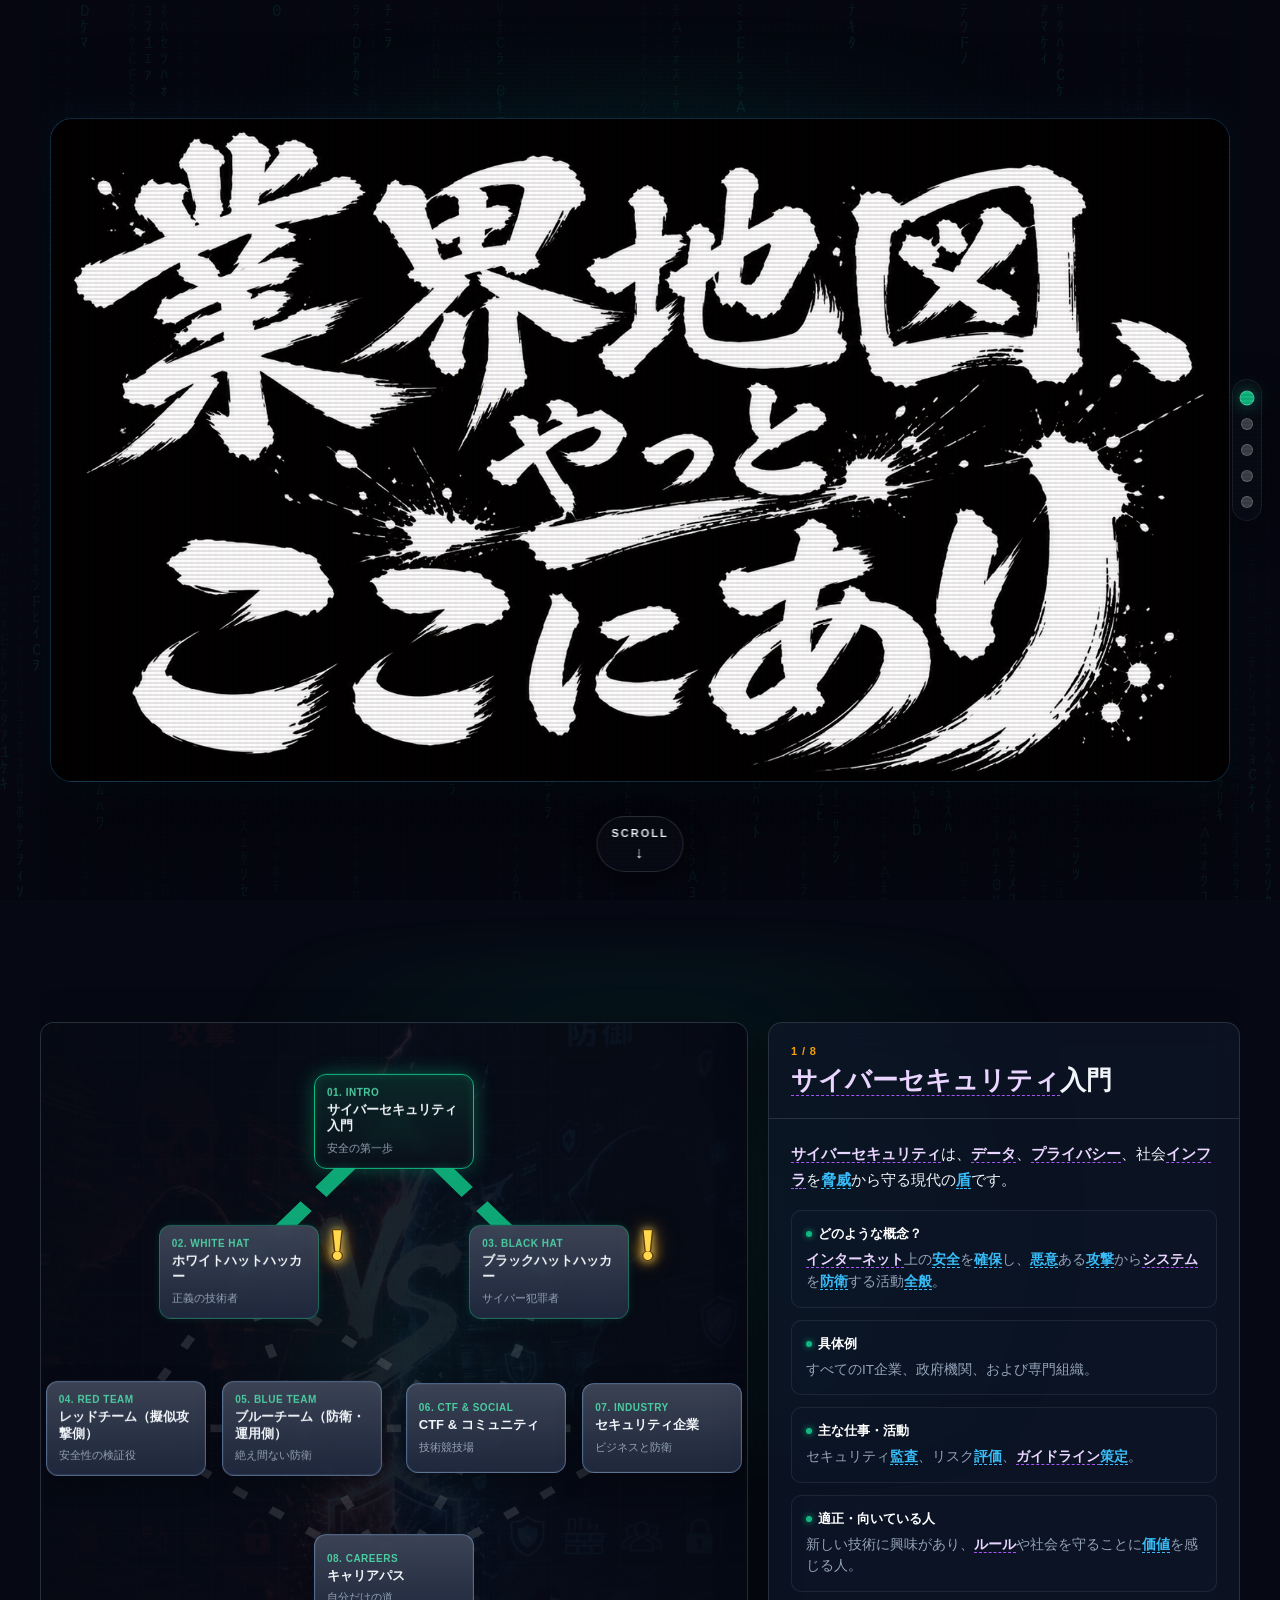
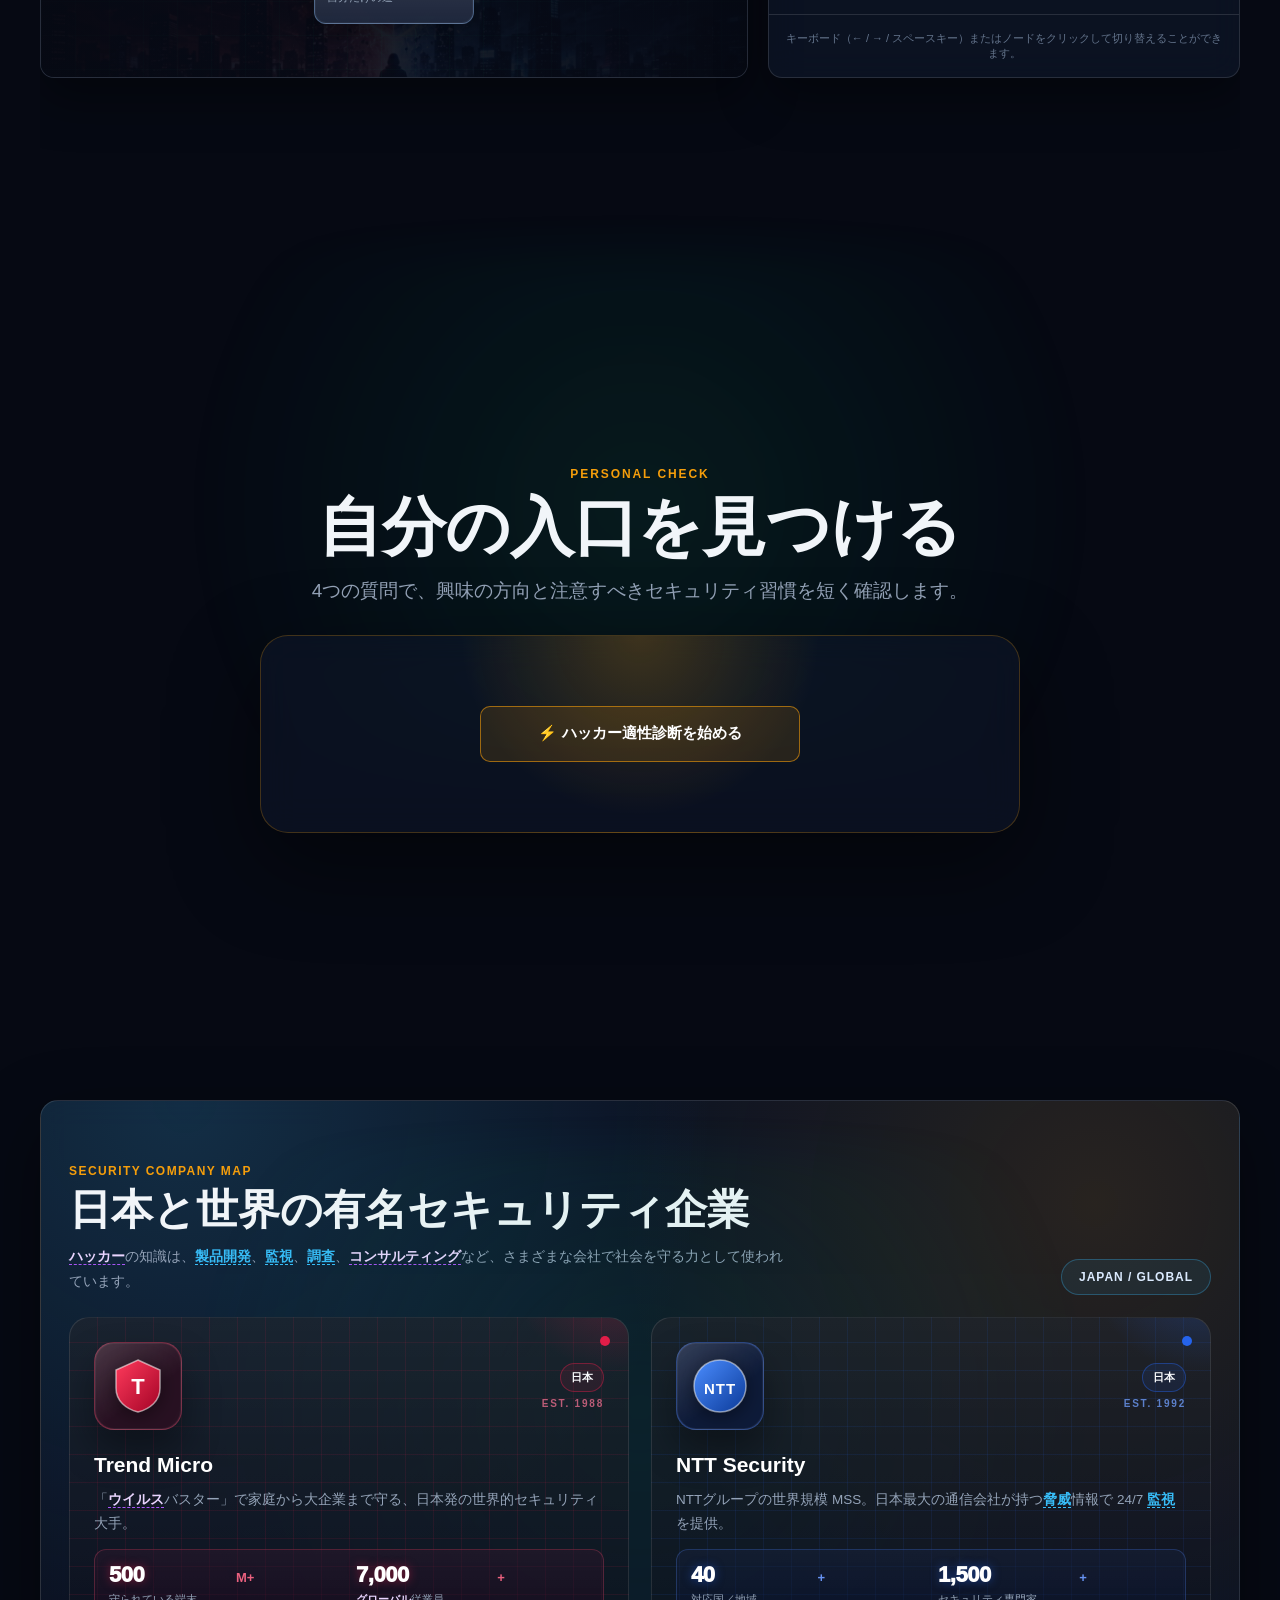
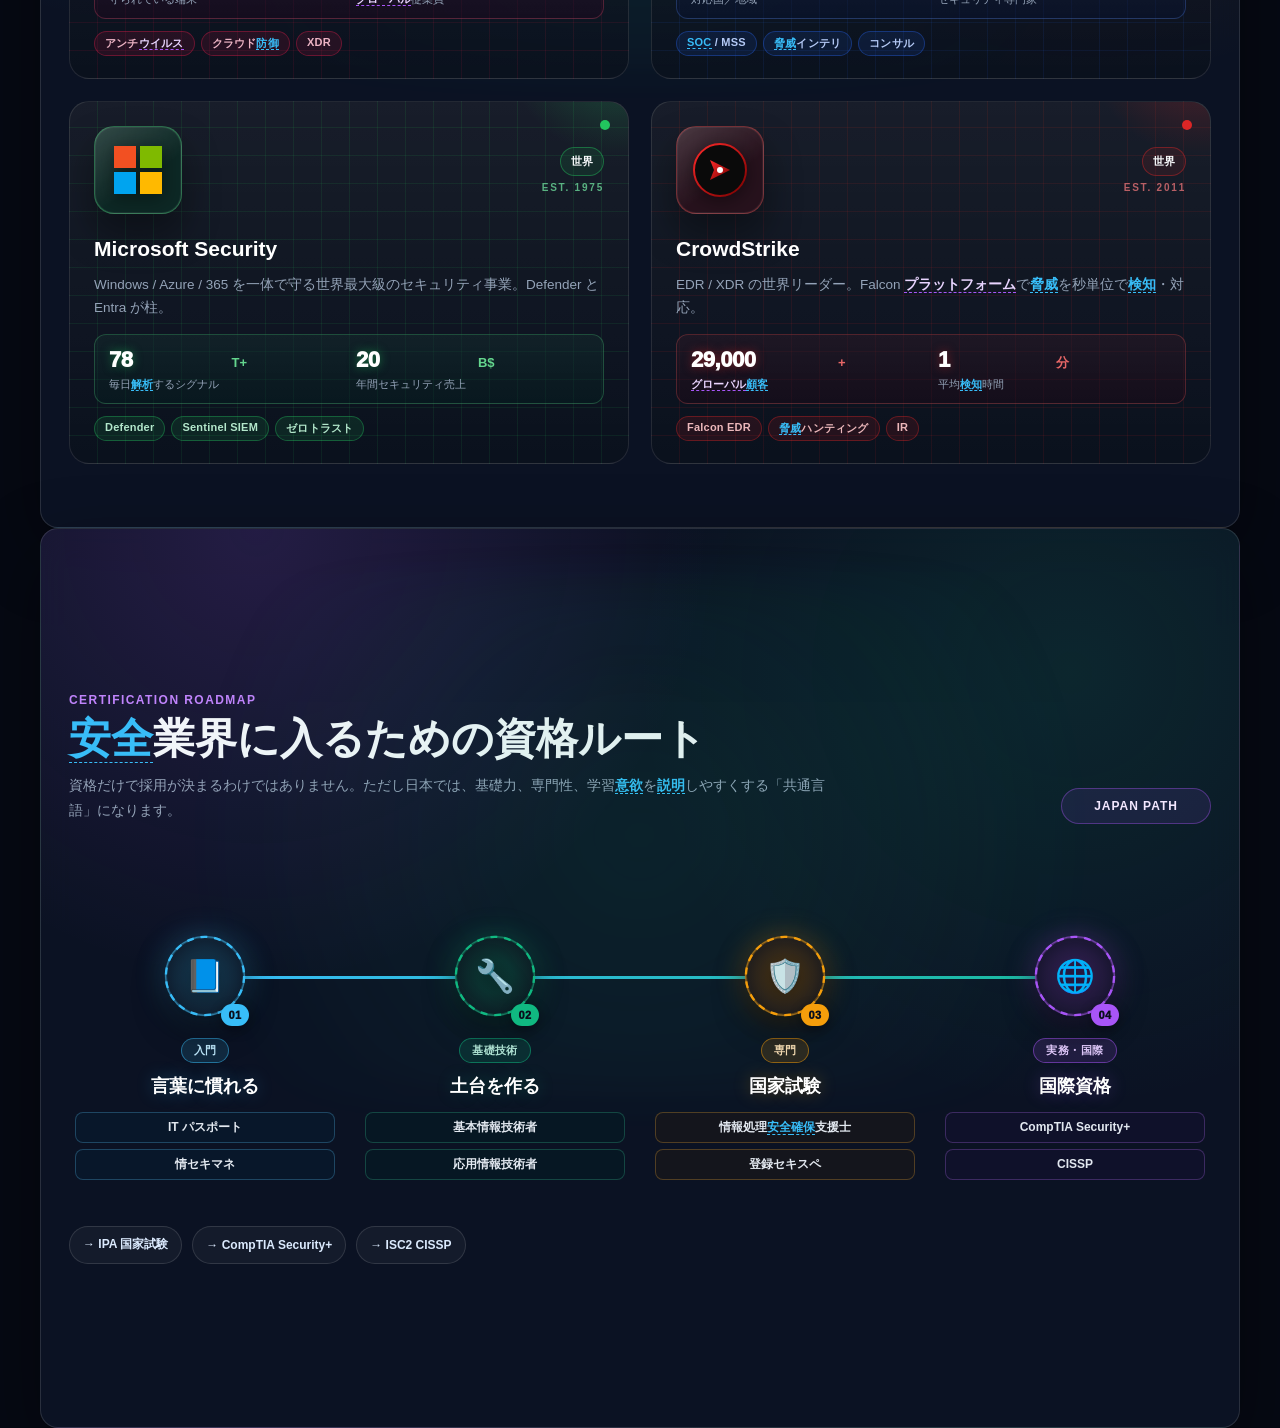
==== templates/hacker_map.html @ 6789866e "Redesign hacker-map page with side nav, scroll hint, and richer cards UI improvements driven by visu" ====
<!doctype html>
<html lang="ja">
  <head>
    <meta charset="UTF-8" />
    <meta name="viewport" content="width=device-width, initial-scale=1.0" />
    <title>ハッカーの業界地図</title>
    <style>
      :root {
        color-scheme: dark;
        --bg: #060913;
        --text: #f1f5f9;
        --muted: #94a3b8;
        --line: rgba(255, 255, 255, 0.12);
        --panel: rgba(15, 23, 42, 0.65);
        --panel-strong: rgba(30, 41, 59, 0.85);
        --blue: #38bdf8;
        --gold: #f59e0b;
        --green: #10b981;
        --pink: #f43f5e;
        --purple: #a855f7;
        --active: var(--blue);
      }

      * {
        box-sizing: border-box;
      }

      html {
        scroll-behavior: smooth;
        /* scroll-snap removed: it caused long content (companies, certifications)
           to be "pulled back" mid-scroll. Smooth scroll is still on for anchor nav. */
      }

      body {
        margin: 0;
        min-height: 100vh;
        overflow-x: hidden;
        background-color: var(--bg);
        color: var(--text);
        font-family: -apple-system, BlinkMacSystemFont, "Segoe UI", "Hiragino Sans", sans-serif;
        transition: background 260ms ease;
        position: relative;
      }

      /* Matrix Digital Rain Canvas */
      #matrixCanvas {
        position: fixed;
        inset: 0;
        z-index: -2;
        pointer-events: none;
        opacity: 0.12;
      }

      /* Glowing scan line overlay */
      body::after {
        content: "";
        position: fixed;
        inset: 0;
        pointer-events: none;
        background: linear-gradient(rgba(18, 16, 16, 0) 50%, rgba(0, 0, 0, 0.25) 50%), linear-gradient(90deg, rgba(255, 0, 0, 0.06), rgba(0, 255, 0, 0.02), rgba(0, 0, 255, 0.06));
        background-size: 100% 4px, 6px 100%;
        z-index: 9999;
        opacity: 0.4;
      }

      .shell {
        width: 100%;
        margin: 0;
        padding: 0;
        position: relative;
        z-index: 1;
      }

      .story-panel {
        width: min(1200px, calc(100% - 44px));
        min-height: 100svh;
        margin: 0 auto;
        padding: clamp(46px, 7vh, 84px) 0;
        position: relative;
        display: grid;
        align-content: center;
        overflow: clip;
      }

      .story-panel::before {
        content: "";
        position: absolute;
        inset: 5vh -8vw auto;
        height: 58vh;
        border-radius: 999px;
        background: radial-gradient(circle, color-mix(in srgb, var(--active) 13%, transparent), transparent 62%);
        filter: blur(24px);
        opacity: 0.78;
        pointer-events: none;
      }

      /* ===== Right-side section navigation ===== */
      .side-nav {
        position: fixed;
        top: 50%;
        right: 18px;
        transform: translateY(-50%);
        z-index: 50;
        display: grid;
        gap: 14px;
        padding: 12px 8px;
        border-radius: 999px;
        background: rgba(11, 15, 26, 0.55);
        border: 1px solid rgba(255, 255, 255, 0.08);
        backdrop-filter: blur(10px);
        box-shadow: 0 12px 36px rgba(0, 0, 0, 0.5);
      }

      .side-nav-dot {
        position: relative;
        display: block;
        width: 12px;
        height: 12px;
        border-radius: 50%;
        background: rgba(255, 255, 255, 0.22);
        border: 1px solid rgba(255, 255, 255, 0.18);
        transition: background 180ms ease, transform 180ms ease, border-color 180ms ease;
      }

      .side-nav-dot:hover {
        background: color-mix(in srgb, var(--active) 60%, white 20%);
        transform: scale(1.2);
      }

      .side-nav-dot.is-active {
        background: var(--active);
        border-color: color-mix(in srgb, var(--active) 80%, white 20%);
        box-shadow: 0 0 12px color-mix(in srgb, var(--active) 60%, transparent);
        transform: scale(1.25);
      }

      .side-nav-label {
        position: absolute;
        top: 50%;
        right: calc(100% + 12px);
        transform: translateY(-50%) translateX(6px);
        white-space: nowrap;
        padding: 4px 10px;
        border-radius: 6px;
        background: rgba(11, 15, 26, 0.92);
        border: 1px solid rgba(255, 255, 255, 0.1);
        color: var(--text);
        font-size: 11px;
        font-weight: 700;
        letter-spacing: 0.04em;
        opacity: 0;
        pointer-events: none;
        transition: opacity 160ms ease, transform 160ms ease;
      }

      .side-nav-dot:hover .side-nav-label,
      .side-nav-dot:focus-visible .side-nav-label {
        opacity: 1;
        transform: translateY(-50%) translateX(0);
      }

      /* ===== Intro scroll hint ===== */
      .scroll-hint {
        position: absolute;
        left: 50%;
        bottom: 28px;
        transform: translateX(-50%);
        z-index: 2;
        display: grid;
        justify-items: center;
        gap: 6px;
        padding: 10px 14px;
        border-radius: 999px;
        background: rgba(11, 15, 26, 0.55);
        border: 1px solid rgba(255, 255, 255, 0.14);
        color: var(--text);
        text-decoration: none;
        font-size: 11px;
        font-weight: 800;
        letter-spacing: 0.18em;
        backdrop-filter: blur(8px);
        animation: scrollHintFloat 1.8s ease-in-out infinite;
        box-shadow: 0 8px 24px rgba(0, 0, 0, 0.45);
      }

      .scroll-hint:hover,
      .scroll-hint:focus-visible {
        outline: none;
        border-color: color-mix(in srgb, var(--active) 70%, white 20%);
        color: color-mix(in srgb, var(--active) 60%, white 40%);
      }

      .scroll-hint-arrow {
        font-size: 16px;
        line-height: 1;
      }

      @keyframes scrollHintFloat {
        0%, 100% { transform: translateX(-50%) translateY(0); opacity: 0.85; }
        50%      { transform: translateX(-50%) translateY(6px); opacity: 1; }
      }

      @media (prefers-reduced-motion: reduce) {
        .scroll-hint { animation: none; }
      }

      @media (max-width: 760px) {
        .side-nav {
          right: 10px;
          gap: 10px;
          padding: 10px 6px;
        }
        .side-nav-dot { width: 10px; height: 10px; }
        .scroll-hint { bottom: 18px; padding: 8px 12px; font-size: 10px; }
      }

      .chapter-copy {
        position: relative;
        z-index: 1;
        display: grid;
        gap: 12px;
        max-width: 780px;
        margin-bottom: 28px;
      }

      .chapter-kicker {
        margin: 0;
        color: var(--gold);
        font-size: 12px;
        font-weight: 900;
        letter-spacing: 0.16em;
      }

      .chapter-title {
        margin: 0;
        font-size: clamp(34px, 5vw, 64px);
        line-height: 1.08;
        font-weight: 950;
        letter-spacing: -0.01em;
      }

      .chapter-lead {
        margin: 0;
        color: var(--muted);
        font-size: clamp(15px, 1.7vw, 19px);
        line-height: 1.8;
      }

      .topbar {
        display: flex;
        justify-content: space-between;
        align-items: center;
        gap: 16px;
        margin-bottom: 28px;
      }

      .back-link {
        color: #38bdf8;
        text-decoration: none;
        font-size: 14px;
        font-weight: 700;
        display: flex;
        align-items: center;
        gap: 6px;
        transition: color 180ms ease;
      }

      .back-link:hover {
        color: #7dd3fc;
      }

      .mode-label {
        padding: 6px 14px;
        border: 1px solid color-mix(in srgb, var(--active) 50%, transparent);
        border-radius: 999px;
        background: color-mix(in srgb, var(--active) 13%, transparent);
        color: #f8fafc;
        font-size: 12px;
        font-weight: 800;
        letter-spacing: 0.05em;
        box-shadow: 0 0 10px color-mix(in srgb, var(--active) 30%, transparent);
      }

      .hero-image-slot {
        aspect-ratio: 1672 / 941;
        width: min(1180px, 100%);
        min-height: 0;
        margin: 0 auto;
        border: 1px solid rgba(56, 189, 248, 0.18);
        border-radius: 22px;
        background:
          linear-gradient(135deg, rgba(56, 189, 248, 0.08), transparent 44%),
          rgba(15, 23, 42, 0.28);
        backdrop-filter: blur(8px);
        overflow: hidden;
        box-shadow: 0 34px 100px rgba(0, 0, 0, 0.58), 0 0 50px rgba(56, 189, 248, 0.08);
        position: relative;
        z-index: 1;
      }

      .hero-image-slot img {
        display: block;
        width: 100%;
        height: 100%;
        object-fit: cover;
        background: rgba(2, 6, 23, 0.54);
      }

      .hero {
        display: grid;
        grid-template-columns: minmax(320px, 1fr) 320px;
        gap: 24px;
        align-items: end;
        margin-bottom: 22px;
      }

      .eyebrow {
        margin: 0 0 8px;
        color: var(--gold);
        font-size: 13px;
        font-weight: 850;
        letter-spacing: 0.1em;
      }

      h1 {
        margin: 0;
        max-width: 800px;
        font-size: clamp(36px, 5vw, 68px);
        line-height: 1.1;
        letter-spacing: -0.02em;
        font-weight: 900;
        text-shadow: 0 0 20px color-mix(in srgb, var(--active) 20%, transparent);
      }

      .lead {
        margin: 12px 0 0;
        max-width: 760px;
        color: var(--muted);
        font-size: 16px;
        line-height: 1.7;
      }

      .memo {
        position: relative;
        overflow: hidden;
        padding: 18px;
        border: 1px solid var(--line);
        border-radius: 12px;
        background: var(--panel);
        backdrop-filter: blur(12px);
        box-shadow: 0 20px 40px rgba(0, 0, 0, 0.4);
      }

      .memo::after {
        content: "";
        position: absolute;
        inset: auto -20% -55% 20%;
        height: 120px;
        background: radial-gradient(circle, color-mix(in srgb, var(--active) 40%, transparent), transparent 60%);
        filter: blur(10px);
        pointer-events: none;
      }

      .memo h2 {
        margin: 0 0 8px;
        color: #ffffff;
        font-size: 14px;
        font-weight: 700;
        letter-spacing: 0.05em;
      }

      .memo p {
        position: relative;
        z-index: 1;
        margin: 0;
        color: #e2e8f0;
        font-size: 14px;
        line-height: 1.6;
      }

      .progress-dots {
        display: flex;
        gap: 8px;
        margin: 0 0 16px;
        position: relative;
        z-index: 1;
      }

      .progress-dot {
        width: 32px;
        height: 6px;
        border: 0;
        border-radius: 999px;
        background: rgba(255, 255, 255, 0.15);
        cursor: pointer;
        transition: width 180ms ease, background 180ms ease, box-shadow 180ms ease;
      }

      .progress-dot.active {
        width: 54px;
        background: var(--active);
        box-shadow: 0 0 15px color-mix(in srgb, var(--active) 65%, transparent);
      }

      .workspace {
        display: grid;
        grid-template-columns: minmax(520px, 1.2fr) minmax(330px, 0.8fr);
        gap: 20px;
        align-items: stretch;
        position: relative;
        z-index: 1;
      }

      .map-card,
      .detail-card {
        border: 1px solid var(--line);
        border-radius: 14px;
        background: var(--panel);
        backdrop-filter: blur(16px);
        box-shadow: 0 20px 50px rgba(0, 0, 0, 0.4);
      }

      .map-card {
        position: relative;
        min-height: 600px;
        overflow: hidden;
      }

      .map-card::before {
        content: "";
        position: absolute;
        inset: 0;
        background: url("/static/images/hacker_vs_whitehacker.jpg") center / cover no-repeat;
        opacity: 0.2;
        filter: saturate(0.85) contrast(1.08);
        pointer-events: none;
      }

      .map-card::after {
        content: "";
        position: absolute;
        inset: 0;
        background:
          linear-gradient(90deg, rgba(6, 9, 19, 0.88), rgba(6, 9, 19, 0.58) 48%, rgba(6, 9, 19, 0.88)),
          radial-gradient(circle at 50% 50%, color-mix(in srgb, var(--active) 14%, transparent), transparent 46%),
          linear-gradient(color-mix(in srgb, var(--active) 6%, transparent) 1px, transparent 1px),
          linear-gradient(90deg, color-mix(in srgb, var(--active) 6%, transparent) 1px, transparent 1px);
        background-size: auto, auto, 34px 34px, 34px 34px;
        pointer-events: none;
      }

      .map-stage {
        position: relative;
        z-index: 1;
        height: 100%;
        min-height: 600px;
        padding: 24px;
      }

      .edge-layer {
        position: absolute;
        inset: 0;
        width: 100%;
        height: 100%;
        pointer-events: none;
      }

      .edge {
        stroke: rgba(255, 255, 255, 0.12);
        stroke-width: 1.2;
        stroke-dasharray: 2 4;
        transition: stroke 200ms ease, stroke-width 200ms ease, opacity 200ms ease;
      }

      .edge.active {
        stroke: var(--active);
        stroke-width: 2.2;
        stroke-dasharray: 6 3;
        animation: edgeFlow 1.2s linear infinite;
        opacity: 0.9;
      }

      @keyframes edgeFlow {
        to { stroke-dashoffset: -18; }
      }

      .map-node-button {
        position: absolute;
        width: 160px;
        min-height: 90px;
        padding: 12px;
        transform: translate(-50%, -50%);
        /* Stronger border + lighter highlight to lift node off the dark backdrop. */
        border: 1px solid rgba(148, 197, 255, 0.38);
        border-radius: 12px;
        background:
          linear-gradient(180deg, rgba(255, 255, 255, 0.16), rgba(255, 255, 255, 0.04)),
          rgba(22, 32, 54, 0.96);
        color: var(--text);
        text-align: left;
        cursor: pointer;
        backdrop-filter: blur(8px);
        opacity: 0;
        animation: nodeFadeIn 600ms ease-out forwards;
        transition: transform 180ms ease, border-color 180ms ease, background 180ms ease, box-shadow 180ms ease;
        box-shadow: 0 8px 24px rgba(0, 0, 0, 0.3), 0 0 0 1px rgba(255, 255, 255, 0.04) inset;
      }

      @keyframes nodeFadeIn {
        from { opacity: 0; filter: blur(5px); transform: translate(-50%, -40%); }
        to { opacity: 1; filter: blur(0); transform: translate(-50%, -50%); }
      }

      .map-node-button:hover,
      .map-node-button:focus-visible {
        outline: none;
        transform: translate(-50%, -50%) scale(1.04);
        border-color: color-mix(in srgb, var(--active) 75%, white 25%);
        box-shadow: 0 0 15px color-mix(in srgb, var(--active) 35%, transparent);
      }

      .map-node-button.active {
        border-color: var(--active);
        background:
          linear-gradient(180deg, color-mix(in srgb, var(--active) 15%, transparent), transparent),
          rgba(11, 15, 26, 0.95);
        box-shadow:
          0 0 20px color-mix(in srgb, var(--active) 40%, transparent),
          inset 0 0 10px color-mix(in srgb, var(--active) 20%, transparent);
      }

      .map-node-button.related {
        border-color: color-mix(in srgb, var(--active) 40%, transparent);
        box-shadow: 0 0 8px color-mix(in srgb, var(--active) 15%, transparent);
      }

      .node-kicker {
        display: block;
        margin-bottom: 4px;
        color: color-mix(in srgb, var(--active) 75%, white 25%);
        font-size: 10px;
        font-weight: 800;
        letter-spacing: 0.05em;
      }

      .node-title {
        display: block;
        font-size: 13px;
        font-weight: 750;
        line-height: 1.25;
      }

      .node-risk {
        display: block;
        margin-top: 6px;
        color: var(--muted);
        font-size: 11px;
        line-height: 1.35;
      }

      .news-trigger {
        position: absolute;
        z-index: 4;
        width: 40px;
        height: 48px;
        padding: 0;
        border: 0;
        border-radius: 999px;
        background: transparent;
        color: #ffd84d;
        cursor: pointer;
        display: grid;
        place-items: center;
        animation: newsPulse 1.8s ease-in-out infinite;
      }

      .news-trigger.blackhat-news {
        left: 83%;
        top: 31%;
      }

      .news-trigger.whitehat-ai {
        left: 39%;
        top: 31%;
      }

      .news-trigger::before {
        content: "";
        position: absolute;
        inset: 5px 2px 1px;
        border-radius: 50%;
        background:
          radial-gradient(circle, rgba(255, 216, 77, 0.46), rgba(245, 158, 11, 0.14) 38%, transparent 68%);
        filter: blur(3px);
        opacity: 0.9;
        animation: questGlow 2s ease-in-out infinite;
      }

      .news-trigger::after {
        content: none;
      }

      .news-spark {
        position: relative;
        z-index: 1;
        transform: translateY(-4px);
        font-family: Georgia, "Times New Roman", serif;
        font-size: 43px;
        font-weight: 950;
        line-height: 1;
        color: #ffd84d;
        text-shadow:
          -1.4px 0 #5e3a00,
          0 1.4px #5e3a00,
          1.4px 0 #5e3a00,
          0 -1.4px #5e3a00,
          0 0 8px rgba(255, 245, 157, 0.95),
          0 0 16px rgba(245, 158, 11, 0.88),
          0 0 28px rgba(245, 158, 11, 0.48);
        animation: questBounce 1.65s ease-in-out infinite;
      }

      .news-trigger:hover,
      .news-trigger:focus-visible {
        outline: none;
        transform: translateY(-2px) scale(1.08);
      }

      @keyframes newsPulse {
        0%, 100% { filter: saturate(1); }
        50% { filter: saturate(1.3); }
      }

      @keyframes questGlow {
        0%, 100% { transform: scale(0.9); opacity: 0.48; }
        50% { transform: scale(1.16); opacity: 0.95; }
      }

      @keyframes questBounce {
        0%, 100% { transform: translateY(-4px) scale(1); }
        50% { transform: translateY(-9px) scale(1.04); }
      }

      .detail-card {
        min-height: 600px;
        display: grid;
        grid-template-rows: auto 1fr auto;
        overflow: hidden;
      }

      .detail-header {
        padding: 22px;
        border-bottom: 1px solid var(--line);
      }

      .step {
        margin: 0 0 8px;
        color: var(--gold);
        font-size: 11px;
        font-weight: 850;
        letter-spacing: 0.08em;
      }

      .detail-title {
        margin: 0;
        font-size: 26px;
        line-height: 1.2;
        font-weight: 850;
      }

      .detail-body {
        padding: 22px;
        overflow-y: auto;
      }

      .summary {
        margin: 0 0 18px;
        color: #f1f5f9;
        font-size: 15px;
        line-height: 1.7;
        font-weight: 500;
      }

      .info-grid {
        display: grid;
        gap: 12px;
      }

      .info-box {
        padding: 14px;
        border: 1px solid rgba(255, 255, 255, 0.08);
        border-radius: 10px;
        background: rgba(15, 23, 42, 0.45);
      }

      .info-box h3 {
        margin: 0 0 6px;
        color: #ffffff;
        font-size: 13px;
        font-weight: 700;
        display: flex;
        align-items: center;
        gap: 6px;
      }

      .info-box h3::before {
        content: "";
        display: inline-block;
        width: 6px;
        height: 6px;
        background-color: var(--active);
        border-radius: 50%;
        box-shadow: 0 0 6px var(--active);
      }

      .info-box p {
        margin: 0;
        color: var(--muted);
        font-size: 13.5px;
        line-height: 1.6;
      }

      .controls {
        padding: 16px;
        border-top: 1px solid var(--line);
        text-align: center;
      }

      .control-btn {
        border: 1px solid rgba(255, 255, 255, 0.15);
        border-radius: 10px;
        background: rgba(255, 255, 255, 0.05);
        color: #ffffff;
        padding: 12px 14px;
        font-size: 14px;
        font-weight: 700;
        cursor: pointer;
        transition: all 180ms ease;
        display: inline-flex;
        align-items: center;
        justify-content: center;
        gap: 6px;
      }

      .control-btn:hover,
      .control-btn:focus-visible {
        outline: none;
        border-color: var(--active);
        background: color-mix(in srgb, var(--active) 15%, transparent);
        box-shadow: 0 0 10px color-mix(in srgb, var(--active) 20%, transparent);
      }

      .hint {
        margin: 0;
        color: #64748b;
        font-size: 11px;
        text-align: center;
      }

      /* Infographic Section */
      .infographic-section {
        display: none;
      }

      .infographic-section h2 {
        text-align: center;
        font-size: 20px;
        font-weight: 700;
        color: var(--accent);
        margin-bottom: 12px;
        letter-spacing: 0.04em;
        text-shadow: 0 0 20px rgba(16, 185, 129, 0.3);
      }

      .infographic-frame {
        position: relative;
        max-width: min(1100px, 100%);
        margin: 0 auto;
        border-radius: 16px;
        overflow: hidden;
        border: 1px solid var(--line);
        background: rgba(8, 12, 24, 0.7);
        box-shadow: 0 20px 60px rgba(0, 0, 0, 0.5), 0 0 40px rgba(16, 185, 129, 0.08);
        backdrop-filter: blur(12px);
        transition: box-shadow 0.4s ease, transform 0.4s ease;
        cursor: zoom-in;
      }

      .infographic-frame:hover {
        box-shadow: 0 24px 80px rgba(0, 0, 0, 0.6), 0 0 60px rgba(16, 185, 129, 0.15);
        transform: translateY(-4px);
      }

      .infographic-frame img {
        width: 100%;
        height: clamp(520px, 72vh, 680px);
        object-fit: contain;
        background: rgba(2, 6, 23, 0.72);
        display: block;
        transition: transform 0.4s ease;
      }

      .infographic-frame:hover img {
        transform: scale(1.02);
      }

      .infographic-caption {
        text-align: center;
        padding: 10px 16px;
        background: rgba(255, 255, 255, 0.03);
        border-top: 1px solid var(--line);
        color: var(--muted);
        font-size: 11.5px;
        letter-spacing: 0.03em;
      }

      /* Fullscreen overlay for infographic zoom */
      .infographic-fullscreen {
        position: fixed;
        inset: 0;
        z-index: 2000;
        background: rgba(2, 6, 23, 0.92);
        backdrop-filter: blur(12px);
        display: none;
        justify-content: center;
        align-items: center;
        cursor: zoom-out;
        padding: 24px;
      }

      .infographic-fullscreen.active {
        display: flex;
      }

      .infographic-fullscreen img {
        max-width: 95vw;
        max-height: 95vh;
        object-fit: contain;
        border-radius: 12px;
        box-shadow: 0 40px 100px rgba(0, 0, 0, 0.7);
        animation: infographic-zoom-in 0.3s ease;
      }

      @keyframes infographic-zoom-in {
        from { transform: scale(0.85); opacity: 0; }
        to { transform: scale(1); opacity: 1; }
      }

      /* Glossary and Quiz Modals */
      .modal-overlay {
        position: fixed;
        inset: 0;
        z-index: 1000;
        background: rgba(2, 6, 23, 0.85);
        backdrop-filter: blur(8px);
        display: grid;
        place-items: center;
        opacity: 0;
        pointer-events: none;
        transition: opacity 240ms ease;
        padding: 20px;
      }

      .modal-overlay.active {
        opacity: 1;
        pointer-events: auto;
      }

      .modal-container {
        width: 100%;
        max-width: 600px;
        background: rgba(15, 23, 42, 0.95);
        border: 1px solid var(--line);
        border-radius: 16px;
        padding: 24px;
        position: relative;
        box-shadow: 0 30px 60px rgba(0, 0, 0, 0.6), 0 0 40px color-mix(in srgb, var(--active) 15%, transparent);
        transform: scale(0.95);
        transition: transform 240ms cubic-bezier(0.34, 1.56, 0.64, 1);
      }

      .modal-overlay.active .modal-container {
        transform: scale(1);
      }

      .modal-close {
        position: absolute;
        right: 18px;
        top: 18px;
        background: transparent;
        border: none;
        color: var(--muted);
        font-size: 24px;
        cursor: pointer;
        transition: color 180ms ease;
        line-height: 1;
      }

      .modal-close:hover {
        color: #ffffff;
      }

      .modal-title {
        margin: 0;
        font-size: 20px;
        font-weight: 800;
        letter-spacing: -0.01em;
      }

      .modal-body {
        margin-top: 16px;
      }

      .news-modal-container {
        width: auto;
        max-width: calc(100vw - 32px);
        max-height: calc(100vh - 32px);
        overflow: hidden;
        padding: 0;
        background: #ffffff;
        color: #0f172a;
        border: 0;
        border-radius: 16px;
        box-shadow: 0 40px 100px rgba(0, 0, 0, 0.7);
      }

      .news-modal-container .modal-close {
        color: #0f172a;
        background: rgba(255, 255, 255, 0.72);
        border-radius: 50%;
        width: 34px;
        height: 34px;
        display: grid;
        place-items: center;
        z-index: 3;
      }

      .news-image {
        display: block;
        width: min(1180px, calc(100vw - 32px));
        max-height: calc(100vh - 32px);
        height: auto;
        object-fit: contain;
      }

            .glossary-term {
        color: #38bdf8;
        border-bottom: 1px dashed #38bdf8;
        cursor: help;
        font-weight: 600;
        transition: color 180ms ease, border-color 180ms ease;
      }

      .glossary-term:hover {
        color: var(--gold);
        border-bottom-color: var(--gold);
      }

      .glossary-term.katakana-term {
        color: #e9d5ff;
        border-bottom: 1px dashed var(--purple);
      }

      .glossary-term.katakana-term:hover {
        color: var(--purple);
        border-bottom-color: var(--purple);
      }

      /* Glossary Tooltip */
      .glossary-tooltip {
        position: absolute;
        z-index: 99999;
        pointer-events: none;
        background: rgba(15, 23, 42, 0.95);
        backdrop-filter: blur(12px);
        -webkit-backdrop-filter: blur(12px);
        border: 1px solid rgba(56, 189, 248, 0.35);
        box-shadow: 0 10px 25px -5px rgba(0, 0, 0, 0.5), 0 8px 10px -6px rgba(0, 0, 0, 0.5), 0 0 15px rgba(56, 189, 248, 0.15);
        color: #f8fafc;
        padding: 10px 14px;
        border-radius: 10px;
        font-size: 13px;
        line-height: 1.5;
        max-width: 280px;
        opacity: 0;
        transform: translateY(4px) scale(0.95);
        transition: opacity 150ms cubic-bezier(0.4, 0, 0.2, 1), transform 150ms cubic-bezier(0.4, 0, 0.2, 1);
      }

      .glossary-tooltip.active {
        opacity: 1;
        transform: translateY(0) scale(1);
      }

      .glossary-tooltip.katakana-tooltip {
        border-color: rgba(168, 85, 247, 0.45);
        box-shadow: 0 10px 25px -5px rgba(0, 0, 0, 0.5), 0 8px 10px -6px rgba(0, 0, 0, 0.5), 0 0 15px rgba(168, 85, 247, 0.15);
      }

      .glossary-tooltip-kana {
        font-family: var(--font-mono);
        font-size: 11px;
        color: #94a3b8;
        margin-bottom: 5px;
        font-weight: 500;
        letter-spacing: 0.05em;
      }

      .glossary-tooltip-meaning {
        font-weight: 600;
        color: #f1f5f9;
        margin-bottom: 5px;
        font-size: 13px;
      }

      .glossary-tooltip-zh {
        font-size: 12.5px;
        color: var(--gold);
        border-top: 1px solid rgba(255, 255, 255, 0.08);
        padding-top: 5px;
        margin-top: 5px;
      }

      /* Personality Quiz Options */
      .quiz-option {
        width: 100%;
        text-align: left;
        padding: 14px 18px;
        background: rgba(255, 255, 255, 0.03);
        border: 1px solid rgba(255, 255, 255, 0.1);
        border-radius: 10px;
        color: #ffffff;
        font-size: 14px;
        cursor: pointer;
        transition: all 180ms ease;
        line-height: 1.4;
      }

      .quiz-option:hover {
        border-color: var(--active);
        background: rgba(56, 189, 248, 0.08);
        transform: translateY(-2px);
      }

      /* Company map section styles */
      .companies {
        margin: 0 auto;
        padding: 28px;
        border: 1px solid var(--line);
        border-radius: 18px;
        background:
          radial-gradient(circle at 12% 0%, rgba(56, 189, 248, 0.16), transparent 36%),
          radial-gradient(circle at 88% 10%, rgba(245, 158, 11, 0.12), transparent 34%),
          rgba(15, 23, 42, 0.72);
        backdrop-filter: blur(16px);
        box-shadow: 0 24px 70px rgba(0, 0, 0, 0.38);
      }

      .companies.story-panel {
        width: min(1200px, calc(100% - 44px));
        min-height: 100svh;
        padding: clamp(48px, 7vh, 72px) 28px;
        align-content: center;
      }

      .companies-header {
        display: grid;
        grid-template-columns: 1fr auto;
        gap: 18px;
        align-items: end;
        margin-bottom: 22px;
      }

      .companies-eyebrow {
        margin: 0 0 8px;
        color: var(--gold);
        font-size: 12px;
        font-weight: 850;
        letter-spacing: 0.12em;
      }

      .companies h2 {
        margin: 0;
        font-size: clamp(26px, 4vw, 42px);
        line-height: 1.15;
        font-weight: 900;
      }

      .companies-lead {
        margin: 10px 0 0;
        max-width: 720px;
        color: var(--muted);
        font-size: 14px;
        line-height: 1.8;
      }

      .company-region-pill {
        min-width: 150px;
        padding: 10px 14px;
        border: 1px solid rgba(56, 189, 248, 0.3);
        border-radius: 999px;
        background: rgba(56, 189, 248, 0.08);
        color: #dbeafe;
        text-align: center;
        font-size: 12px;
        font-weight: 800;
        letter-spacing: 0.08em;
      }

      .company-grid {
        display: grid;
        grid-template-columns: repeat(2, minmax(0, 1fr));
        gap: 22px;
      }

      .company-card {
        position: relative;
        min-height: 320px;
        padding: 24px 24px 22px;
        border: 1px solid rgba(255, 255, 255, 0.1);
        border-radius: 20px;
        background:
          /* faint matrix grid */
          repeating-linear-gradient(0deg, transparent 0 27px, color-mix(in srgb, var(--company-color) 10%, transparent) 27px 28px),
          repeating-linear-gradient(90deg, transparent 0 27px, color-mix(in srgb, var(--company-color) 10%, transparent) 27px 28px),
          linear-gradient(180deg, rgba(255, 255, 255, 0.08), rgba(255, 255, 255, 0.025)),
          rgba(3, 7, 18, 0.6);
        overflow: hidden;
        transition: transform 260ms ease, border-color 260ms ease, box-shadow 260ms ease, background 260ms ease;
      }

      /* outer brand-color glow */
      .company-card::before {
        content: "";
        position: absolute;
        inset: -50% -20% auto auto;
        width: 240px;
        height: 240px;
        border-radius: 50%;
        background: radial-gradient(circle, color-mix(in srgb, var(--company-color) 32%, transparent), transparent 68%);
        pointer-events: none;
      }

      /* shimmer sweep on hover */
      .company-card::after {
        content: "";
        position: absolute;
        top: 0;
        left: -120%;
        width: 60%;
        height: 100%;
        background: linear-gradient(110deg, transparent 0%, rgba(255, 255, 255, 0.08) 50%, transparent 100%);
        transform: skewX(-18deg);
        transition: left 700ms ease;
        pointer-events: none;
      }

      .company-card:hover {
        transform: translateY(-6px);
        border-color: color-mix(in srgb, var(--company-color) 70%, transparent);
        background-color: rgba(15, 23, 42, 0.78);
        box-shadow: 0 28px 56px rgba(0, 0, 0, 0.4), 0 0 36px color-mix(in srgb, var(--company-color) 28%, transparent);
      }

      .company-card:hover::after {
        left: 160%;
      }

      /* pulsing "active" indicator dot */
      .company-pulse {
        position: absolute;
        top: 18px;
        right: 18px;
        width: 10px;
        height: 10px;
        border-radius: 50%;
        background: var(--company-color);
        box-shadow: 0 0 0 0 color-mix(in srgb, var(--company-color) 60%, transparent);
        animation: companyPulse 2s ease-out infinite;
        z-index: 2;
      }

      @keyframes companyPulse {
        0%   { box-shadow: 0 0 0 0   color-mix(in srgb, var(--company-color) 70%, transparent); }
        70%  { box-shadow: 0 0 0 14px color-mix(in srgb, var(--company-color) 0%, transparent); }
        100% { box-shadow: 0 0 0 0   color-mix(in srgb, var(--company-color) 0%, transparent); }
      }

      @media (prefers-reduced-motion: reduce) {
        .company-pulse { animation: none; }
      }

      /* tagline column (right of logo) */
      .company-tagline {
        display: grid;
        gap: 6px;
        justify-items: end;
      }

      .company-rank {
        font-size: 10px;
        font-weight: 800;
        letter-spacing: 0.18em;
        color: color-mix(in srgb, var(--company-color) 60%, #cbd5e1);
        opacity: 0.85;
      }

      /* stats row */
      .company-stats {
        position: relative;
        display: grid;
        grid-template-columns: 1fr 1fr;
        gap: 14px;
        margin: 14px 0 12px;
        padding: 12px 14px;
        border: 1px solid color-mix(in srgb, var(--company-color) 22%, rgba(255, 255, 255, 0.08));
        border-radius: 12px;
        background: linear-gradient(180deg, rgba(255, 255, 255, 0.03), transparent),
          color-mix(in srgb, var(--company-color) 6%, rgba(2, 6, 23, 0.4));
      }

      .stat {
        display: grid;
        grid-template-columns: auto auto;
        align-items: baseline;
        column-gap: 2px;
        row-gap: 2px;
      }

      .stat-num {
        grid-row: 1;
        font-size: 22px;
        font-weight: 950;
        letter-spacing: -0.02em;
        color: #fff;
        font-variant-numeric: tabular-nums;
        text-shadow: 0 0 10px color-mix(in srgb, var(--company-color) 50%, transparent);
      }

      .stat-unit {
        grid-row: 1;
        margin-left: 2px;
        font-size: 13px;
        font-weight: 800;
        color: color-mix(in srgb, var(--company-color) 70%, white 30%);
      }

      .stat-label {
        grid-row: 2;
        grid-column: 1 / -1;
        margin-top: 2px;
        font-size: 11px;
        color: var(--muted);
        line-height: 1.3;
      }

      /* chip tags */
      .company-chips {
        position: relative;
        display: flex;
        flex-wrap: wrap;
        gap: 6px;
        margin-top: 4px;
      }

      .chip {
        padding: 4px 10px;
        border-radius: 999px;
        border: 1px solid color-mix(in srgb, var(--company-color) 36%, transparent);
        background: color-mix(in srgb, var(--company-color) 12%, transparent);
        color: color-mix(in srgb, var(--company-color) 30%, #f1f5f9);
        font-size: 11px;
        font-weight: 700;
        letter-spacing: 0.02em;
      }

      .company-topline {
        position: relative;
        display: flex;
        align-items: center;
        justify-content: space-between;
        gap: 12px;
        margin-bottom: 22px;
      }

      .company-logo {
        position: relative;
        width: 88px;
        height: 88px;
        flex: 0 0 auto;
        display: grid;
        place-items: center;
        border: 1px solid color-mix(in srgb, var(--company-color) 30%, rgba(255, 255, 255, 0.14));
        border-radius: 20px;
        background:
          linear-gradient(145deg, rgba(255, 255, 255, 0.16), transparent 60%),
          color-mix(in srgb, var(--company-color) 14%, #0a0f1c);
        box-shadow: 0 20px 36px rgba(0, 0, 0, 0.36),
          inset 0 0 0 1px rgba(255, 255, 255, 0.06);
        overflow: hidden;
        text-decoration: none;
        cursor: pointer;
        transition: transform 240ms ease, box-shadow 240ms ease, border-color 240ms ease;
      }

      .company-logo svg {
        width: 64px;
        height: 64px;
        filter: drop-shadow(0 4px 10px rgba(0, 0, 0, 0.45));
      }

      .company-logo:hover,
      .company-logo:focus-visible {
        outline: none;
        transform: translateY(-3px) scale(1.06) rotate(-2deg);
        border-color: color-mix(in srgb, var(--company-color) 80%, white 20%);
        box-shadow: 0 22px 40px rgba(0, 0, 0, 0.4),
          0 0 26px color-mix(in srgb, var(--company-color) 55%, transparent);
      }

      /* animated gradient ring around the logo */
      .company-logo::after {
        position: absolute;
        inset: -2px;
        border-radius: 22px;
        padding: 2px;
        background: conic-gradient(from 0deg,
          color-mix(in srgb, var(--company-color) 80%, transparent),
          transparent 30%,
          color-mix(in srgb, var(--company-color) 60%, transparent) 60%,
          transparent 90%);
        -webkit-mask: linear-gradient(#000 0 0) content-box, linear-gradient(#000 0 0);
                mask: linear-gradient(#000 0 0) content-box, linear-gradient(#000 0 0);
        -webkit-mask-composite: xor;
                mask-composite: exclude;
        opacity: 0.55;
        animation: ringSpin 6s linear infinite;
        content: "";
        pointer-events: none;
      }

      @keyframes ringSpin {
        to { transform: rotate(360deg); }
      }

      @media (prefers-reduced-motion: reduce) {
        .company-logo::after { animation: none; }
      }

      .company-tag {
        padding: 6px 10px;
        border: 1px solid color-mix(in srgb, var(--company-color) 42%, transparent);
        border-radius: 999px;
        background: color-mix(in srgb, var(--company-color) 10%, transparent);
        color: #f8fafc;
        font-size: 11px;
        font-weight: 800;
        white-space: nowrap;
      }

      .company-name {
        position: relative;
        display: block;
        margin: 0 0 10px;
        font-size: 21px;
        color: #ffffff;
        font-weight: 900;
        line-height: 1.25;
      }

      .company-copy {
        position: relative;
        margin: 0;
        color: var(--muted);
        font-size: 13.5px;
        line-height: 1.75;
      }

      .company-card.japan {
        --company-color: var(--blue);
      }

      .company-card.global {
        --company-color: var(--gold);
      }

      /* Certification roadmap section styles */
      .certifications {
        margin: 0 auto;
        padding: 28px;
        border: 1px solid var(--line);
        border-radius: 18px;
        background:
          radial-gradient(circle at 18% 0%, rgba(168, 85, 247, 0.16), transparent 34%),
          radial-gradient(circle at 86% 16%, rgba(16, 185, 129, 0.12), transparent 34%),
          rgba(15, 23, 42, 0.72);
        backdrop-filter: blur(16px);
        box-shadow: 0 24px 70px rgba(0, 0, 0, 0.38);
      }

      .certifications.story-panel {
        width: min(1200px, calc(100% - 44px));
        min-height: 100svh;
        padding: clamp(48px, 7vh, 72px) 28px;
        align-content: center;
      }

      .cert-header {
        display: grid;
        grid-template-columns: 1fr auto;
        gap: 18px;
        align-items: end;
        margin-bottom: 22px;
      }

      .cert-eyebrow {
        margin: 0 0 8px;
        color: #c084fc;
        font-size: 12px;
        font-weight: 850;
        letter-spacing: 0.12em;
      }

      .certifications h2 {
        margin: 0;
        font-size: clamp(26px, 4vw, 42px);
        line-height: 1.15;
        font-weight: 900;
      }

      .cert-lead {
        margin: 10px 0 0;
        max-width: 780px;
        color: var(--muted);
        font-size: 14px;
        line-height: 1.8;
      }

      .cert-pill {
        min-width: 150px;
        padding: 10px 14px;
        border: 1px solid rgba(168, 85, 247, 0.38);
        border-radius: 999px;
        background: rgba(168, 85, 247, 0.1);
        color: #f3e8ff;
        text-align: center;
        font-size: 12px;
        font-weight: 800;
        letter-spacing: 0.08em;
      }

      /* ===== Cert timeline (4 levels) ===== */
      .cert-timeline {
        position: relative;
        display: grid;
        grid-template-columns: repeat(4, minmax(0, 1fr));
        gap: 18px;
        margin: 40px 0 28px;
        padding-top: 50px;
      }

      /* connecting line behind nodes */
      .cert-track {
        position: absolute;
        top: 90px; /* aligns with node center */
        left: 12.5%;
        right: 12.5%;
        height: 3px;
        border-radius: 999px;
        background: rgba(255, 255, 255, 0.08);
        overflow: hidden;
      }

      .cert-track-fill {
        position: absolute;
        inset: 0 100% 0 0; /* starts at 0% width */
        background: linear-gradient(90deg, #38bdf8 0%, #10b981 33%, #f59e0b 66%, #a855f7 100%);
        background-size: 400% 100%;
        background-position: 0% 0%;
        box-shadow: 0 0 14px rgba(56, 189, 248, 0.5);
        transition: right 1.6s cubic-bezier(0.22, 1, 0.36, 1);
      }

      .cert-timeline.is-revealed .cert-track-fill {
        right: 0%;
      }

      .cert-step {
        position: relative;
        display: grid;
        gap: 6px;
        padding: 0 6px;
        text-align: center;
        transition: transform 240ms ease;
      }

      .cert-step:hover { transform: translateY(-4px); }

      .cert-node {
        position: relative;
        justify-self: center;
        width: 80px;
        height: 80px;
        margin-bottom: 16px;
        display: grid;
        place-items: center;
        border-radius: 50%;
        background:
          radial-gradient(circle, color-mix(in srgb, var(--cert-color) 22%, #0a0f1c) 30%, #0a0f1c 100%);
        color: var(--cert-color);
        box-shadow:
          0 14px 30px rgba(0, 0, 0, 0.5),
          0 0 30px color-mix(in srgb, var(--cert-color) 30%, transparent),
          inset 0 0 0 1px color-mix(in srgb, var(--cert-color) 35%, rgba(255,255,255,0.1));
        z-index: 2;
        transition: transform 260ms ease, box-shadow 260ms ease;
      }

      .cert-step:hover .cert-node {
        transform: scale(1.08);
        box-shadow:
          0 16px 36px rgba(0, 0, 0, 0.55),
          0 0 42px color-mix(in srgb, var(--cert-color) 55%, transparent),
          inset 0 0 0 1px color-mix(in srgb, var(--cert-color) 70%, rgba(255,255,255,0.2));
      }

      .cert-node-ring {
        position: absolute;
        inset: -6px;
        width: calc(100% + 12px);
        height: calc(100% + 12px);
      }

      .cert-node-rotate {
        transform-origin: center;
        animation: certRingSpin 12s linear infinite;
      }

      .cert-step:hover .cert-node-rotate {
        animation-duration: 4s;
      }

      @keyframes certRingSpin {
        to { transform: rotate(360deg); }
      }

      @media (prefers-reduced-motion: reduce) {
        .cert-node-rotate { animation: none; }
      }

      .cert-icon {
        font-size: 32px;
        line-height: 1;
        filter: drop-shadow(0 4px 10px rgba(0, 0, 0, 0.4));
      }

      .cert-num {
        position: absolute;
        bottom: -10px;
        right: -4px;
        min-width: 28px;
        height: 22px;
        padding: 0 7px;
        display: inline-grid;
        place-items: center;
        border-radius: 999px;
        background: var(--cert-color);
        color: #0a0f1c;
        font-size: 11px;
        font-weight: 950;
        letter-spacing: 0.04em;
        box-shadow: 0 4px 12px rgba(0, 0, 0, 0.4);
      }

      .cert-level {
        display: inline-block;
        justify-self: center;
        margin-bottom: 4px;
        padding: 4px 12px;
        border: 1px solid color-mix(in srgb, var(--cert-color) 50%, transparent);
        border-radius: 999px;
        background: color-mix(in srgb, var(--cert-color) 14%, transparent);
        color: color-mix(in srgb, var(--cert-color) 30%, #f8fafc);
        font-size: 11px;
        font-weight: 850;
        letter-spacing: 0.04em;
      }

      .cert-title {
        margin: 2px 0 8px;
        font-size: 18px;
        font-weight: 900;
        line-height: 1.3;
        color: #fff;
        text-shadow: 0 0 18px color-mix(in srgb, var(--cert-color) 30%, transparent);
      }

      .cert-list {
        display: grid;
        gap: 6px;
        margin: 0;
        padding: 0;
        list-style: none;
      }

      .cert-list li {
        position: relative;
        padding: 6px 10px;
        border: 1px solid color-mix(in srgb, var(--cert-color) 22%, rgba(255, 255, 255, 0.06));
        border-radius: 8px;
        background: color-mix(in srgb, var(--cert-color) 6%, rgba(2, 6, 23, 0.4));
        color: #e2e8f0;
        font-size: 12px;
        font-weight: 600;
        line-height: 1.4;
        transition: border-color 200ms ease, background 200ms ease, transform 200ms ease;
      }

      .cert-step:hover .cert-list li {
        border-color: color-mix(in srgb, var(--cert-color) 50%, transparent);
        background: color-mix(in srgb, var(--cert-color) 14%, rgba(2, 6, 23, 0.6));
        transform: translateX(0);
      }

      .cert-link-row {
        display: flex;
        flex-wrap: wrap;
        gap: 10px;
        margin-top: 18px;
      }

      .cert-link {
        display: inline-flex;
        align-items: center;
        justify-content: center;
        min-height: 38px;
        padding: 9px 13px;
        border: 1px solid rgba(255, 255, 255, 0.12);
        border-radius: 999px;
        background: rgba(255, 255, 255, 0.04);
        color: #dbeafe;
        text-decoration: none;
        font-size: 12px;
        font-weight: 800;
        transition: border-color 180ms ease, background 180ms ease, transform 180ms ease;
      }

      .cert-link:hover,
      .cert-link:focus-visible {
        outline: none;
        transform: translateY(-2px);
        border-color: rgba(168, 85, 247, 0.5);
        background: rgba(168, 85, 247, 0.12);
      }

      .quiz-story {
        text-align: center;
        justify-items: center;
      }

      .quiz-story .chapter-copy {
        margin: 0 auto 26px;
        text-align: center;
      }

      .quiz-launch {
        position: relative;
        z-index: 1;
        display: grid;
        gap: 18px;
        justify-items: center;
        padding: clamp(36px, 7vw, 70px);
        width: min(760px, 100%);
        border: 1px solid rgba(245, 158, 11, 0.24);
        border-radius: 28px;
        background:
          radial-gradient(circle at 50% 0%, rgba(245, 158, 11, 0.22), transparent 42%),
          rgba(15, 23, 42, 0.58);
        backdrop-filter: blur(18px);
        box-shadow: 0 32px 90px rgba(0, 0, 0, 0.46);
      }

      .quiz-launch .control-btn {
        min-width: min(320px, 100%);
        min-height: 56px;
        border-color: rgba(245, 158, 11, 0.58);
        background: rgba(245, 158, 11, 0.13);
        font-size: 15px;
      }

      /* Media Queries */
      @media (max-width: 980px) {
        .workspace {
          grid-template-columns: 1fr;
        }

        .companies-header {
          grid-template-columns: 1fr;
        }

        .cert-header {
          grid-template-columns: 1fr;
        }

        .company-region-pill {
          width: fit-content;
        }

        .cert-pill {
          width: fit-content;
        }

        .company-grid {
          grid-template-columns: repeat(2, minmax(0, 1fr));
        }

        .cert-timeline {
          grid-template-columns: repeat(2, minmax(0, 1fr));
          gap: 36px;
        }
        .cert-track { display: none; }
      }

      @media (max-width: 760px) {
        .shell {
          width: 100%;
        }

        .hero-image-slot {
          border-radius: 16px;
        }

        .story-panel {
          width: min(100% - 24px, 1200px);
          min-height: auto;
          padding: 36px 0;
        }

        .map-card,
        .detail-card {
          min-height: auto;
        }

        .map-stage {
          min-height: auto;
          display: grid;
          grid-template-columns: repeat(2, 1fr);
          gap: 10px;
          padding: 12px;
        }

        .edge-layer {
          display: none;
        }

        .map-node-button {
          position: relative;
          left: auto !important;
          top: auto !important;
          width: 100%;
          min-height: auto;
          transform: none;
          animation: none;
        }

        .map-node-button:hover,
        .map-node-button:focus-visible,
        .map-node-button.active {
          transform: none;
        }

        .news-trigger {
          position: absolute;
          top: 12px;
          width: 40px;
          height: 48px;
        }

        .news-trigger.blackhat-news {
          right: 12px;
        }

        .news-trigger.whitehat-ai {
          left: 12px;
        }

        .news-trigger:hover,
        .news-trigger:focus-visible {
          transform: none;
        }

        .detail-card {
          grid-template-rows: auto auto auto;
        }

        .controls {
          text-align: center;
        }

        .companies {
          padding: 20px;
        }

        .certifications {
          padding: 20px;
        }

        .companies.story-panel,
        .certifications.story-panel {
          width: min(100% - 24px, 1200px);
          min-height: auto;
          padding: 28px 20px;
        }

        .company-grid {
          grid-template-columns: 1fr;
        }

        .company-card {
          min-height: auto;
          padding: 20px 18px;
        }

        .company-logo {
          width: 72px;
          height: 72px;
        }

        .company-logo svg {
          width: 52px;
          height: 52px;
        }

        .stat-num { font-size: 18px; }
      }

      /* tablet — keep 2 columns but allow horizontal scrolling if too narrow */
      @media (max-width: 980px) and (min-width: 761px) {
        .company-stats {
          grid-template-columns: 1fr 1fr;
        }

        .news-image {
          width: calc(100vw - 32px);
        }

        .infographic-section {
          margin-top: 18px;
        }

        .infographic-section h2 {
          font-size: 18px;
        }

        .infographic-frame img {
          height: clamp(360px, 64vh, 520px);
        }

        .infographic-caption {
          padding: 9px 12px;
          font-size: 11px;
          line-height: 1.5;
        }
      }

      @media (max-width: 560px) {
        .company-grid,
        .cert-timeline {
          grid-template-columns: 1fr;
          gap: 24px;
        }
      }
    </style>
  </head>
  <body>
    <!-- Background Canvas for Matrix Rain -->
    <canvas id="matrixCanvas"></canvas>

    <!-- Right-side section navigation -->
    <nav class="side-nav" aria-label="セクションナビゲーション">
      <a href="#section-intro" class="side-nav-dot is-active" data-target="section-intro" aria-label="開場">
        <span class="side-nav-label">開場</span>
      </a>
      <a href="#section-map" class="side-nav-dot" data-target="section-map" aria-label="業界地図">
        <span class="side-nav-label">業界地図</span>
      </a>
      <a href="#section-quiz" class="side-nav-dot" data-target="section-quiz" aria-label="適性診断">
        <span class="side-nav-label">適性診断</span>
      </a>
      <a href="#section-companies" class="side-nav-dot" data-target="section-companies" aria-label="企業マップ">
        <span class="side-nav-label">企業マップ</span>
      </a>
      <a href="#section-certifications" class="side-nav-dot" data-target="section-certifications" aria-label="資格ルート">
        <span class="side-nav-label">資格ルート</span>
      </a>
    </nav>

    <div class="shell" id="shell">
      <section class="story-panel intro-story" id="section-intro" aria-label="ハッカーの業界地図画像">
        <div class="hero-image-slot">
          <img src="/static/images/業界地図.png" alt="ハッカーの業界地図" />
        </div>
        <a class="scroll-hint" href="#section-map" aria-label="次のセクションへスクロール">
          <span class="scroll-hint-text">SCROLL</span>
          <span class="scroll-hint-arrow" aria-hidden="true">↓</span>
        </a>
      </section>

      <section class="story-panel map-story" id="section-map" aria-label="インタラクティブな業界地図">
        <main class="workspace">
          <section class="map-card" aria-label="セキュリティ業界の入門地図">
            <div class="map-stage" id="mapStage">
              <svg class="edge-layer" viewBox="0 0 100 100" preserveAspectRatio="none" aria-hidden="true" id="edgeLayer"></svg>
              <button class="news-trigger whitehat-ai" type="button" id="aiTrigger" aria-label="AIとハッカー画像を表示">
                <span class="news-spark" aria-hidden="true">!</span>
              </button>
              <button class="news-trigger blackhat-news" type="button" id="newsTrigger" aria-label="ニュース画像を表示">
                <span class="news-spark" aria-hidden="true">!</span>
              </button>
              <!-- Nodes will be injected here by JS -->
            </div>
          </section>

          <aside class="detail-card" aria-live="polite" aria-label="選択中の説明">
            <div class="detail-header">
              <p class="step" id="stepLabel">1 / 8</p>
              <h2 class="detail-title" id="detailTitle">ロード中...</h2>
            </div>
            <div class="detail-body" id="detailBody">
              <p class="summary" id="detailSummary"></p>
              <div class="info-grid">
                <section class="info-box">
                  <h3>どのような概念？</h3>
                  <p id="detailKind"></p>
                </section>
                <section class="info-box">
                  <h3>具体例</h3>
                  <p id="detailCompanies"></p>
                </section>
                <section class="info-box">
                  <h3>主な仕事・活動</h3>
                  <p id="detailWork"></p>
                </section>
                <section class="info-box">
                  <h3>適正・向いている人</h3>
                  <p id="detailFit"></p>
                </section>
              </div>
            </div>
            <div class="controls">
              <p class="hint">キーボード（← / → / スペースキー）またはノードをクリックして切り替えることができます。</p>
            </div>
          </aside>
        </main>
      </section>

      <section class="story-panel quiz-story" id="section-quiz" aria-labelledby="quiz-story-title">
        <div class="chapter-copy">
          <p class="chapter-kicker">PERSONAL CHECK</p>
          <h2 class="chapter-title" id="quiz-story-title">自分の入口を見つける</h2>
          <p class="chapter-lead">4つの質問で、興味の方向と注意すべきセキュリティ習慣を短く確認します。</p>
        </div>
        <div class="quiz-launch">
          <button class="control-btn" id="startQuizBtn" onclick="startQuiz()">
            ⚡ ハッカー適性診断を始める
          </button>
        </div>
      </section>

      <!-- Infographic: Hacker vs White Hacker -->
      <section class="infographic-section" id="section-infographic" aria-label="ハッカー vs ホワイトハッカー 情報図">
        <h2>🔥 攻撃 vs 防御 ― サイバーセキュリティの全体像</h2>
        <div class="infographic-frame" id="infographicFrame" onclick="openInfographic()">
          <img src="/static/images/hacker_vs_whitehacker.jpg" alt="ハッカー vs ホワイトハッカー ― 攻撃側（レッドチーム）と防御側（ブルーチーム）の対比、攻防の主なフェーズ、主な攻撃手法と防御手法の一覧" loading="lazy" />
          <div class="infographic-caption">
            📋 クリックで拡大表示 ｜ ハッカー（攻撃側）vs ホワイトハッカー（防御側）の攻防フェーズ・手法・対策を完全網羅
          </div>
        </div>
      </section>

      <!-- Fullscreen Infographic Overlay -->
      <div class="infographic-fullscreen" id="infographicFullscreen" onclick="closeInfographic()">
        <img src="/static/images/hacker_vs_whitehacker.jpg" alt="拡大表示: ハッカー vs ホワイトハッカー" />
      </div>

      <!-- Security Company Map -->
      <section class="companies story-panel" id="section-companies" aria-labelledby="companies-title">
        <div class="companies-header">
          <div>
            <p class="companies-eyebrow">SECURITY COMPANY MAP</p>
            <h2 id="companies-title">日本と世界の有名セキュリティ企業</h2>
            <p class="companies-lead">
              ハッカーの知識は、製品開発、監視、調査、コンサルティングなど、さまざまな会社で社会を守る力として使われています。
            </p>
          </div>
          <div class="company-region-pill">JAPAN / GLOBAL</div>
        </div>

        <div class="company-grid">
          <!-- ===== Trend Micro ===== -->
          <article class="company-card japan" style="--company-color:#e11d48">
            <div class="company-pulse" aria-hidden="true"></div>
            <div class="company-topline">
              <a class="company-logo logo-trend" href="https://www.trendmicro.com/" target="_blank" rel="noopener noreferrer" aria-label="Trend Micro 公式サイトを開く">
                <svg viewBox="0 0 64 64" aria-hidden="true">
                  <defs>
                    <linearGradient id="tmGrad" x1="0" y1="0" x2="1" y2="1">
                      <stop offset="0" stop-color="#ff3b5c"/>
                      <stop offset="1" stop-color="#a30326"/>
                    </linearGradient>
                  </defs>
                  <path d="M32 6 L54 16 V34 C54 47 44 55 32 58 C20 55 10 47 10 34 V16 Z" fill="url(#tmGrad)" stroke="#fff" stroke-opacity=".55" stroke-width="1.5"/>
                  <text x="32" y="40" text-anchor="middle" font-family="-apple-system, sans-serif" font-size="22" font-weight="900" fill="#fff">T</text>
                </svg>
              </a>
              <div class="company-tagline">
                <span class="company-tag">日本</span>
                <span class="company-rank">EST. 1988</span>
              </div>
            </div>
            <h3 class="company-name">Trend Micro</h3>
            <p class="company-copy">「ウイルスバスター」で家庭から大企業まで守る、日本発の世界的セキュリティ大手。</p>
            <div class="company-stats">
              <div class="stat"><span class="stat-num" data-count="500">0</span><span class="stat-unit">M+</span><span class="stat-label">守られている端末</span></div>
              <div class="stat"><span class="stat-num" data-count="7000">0</span><span class="stat-unit">+</span><span class="stat-label">グローバル従業員</span></div>
            </div>
            <div class="company-chips">
              <span class="chip">アンチウイルス</span>
              <span class="chip">クラウド防御</span>
              <span class="chip">XDR</span>
            </div>
          </article>

          <!-- ===== NTT Security ===== -->
          <article class="company-card japan" style="--company-color:#2563eb">
            <div class="company-pulse" aria-hidden="true"></div>
            <div class="company-topline">
              <a class="company-logo logo-ntt" href="https://www.security.ntt/" target="_blank" rel="noopener noreferrer" aria-label="NTT Security 公式サイトを開く">
                <svg viewBox="0 0 64 64" aria-hidden="true">
                  <defs>
                    <linearGradient id="nttGrad" x1="0" y1="0" x2="1" y2="1">
                      <stop offset="0" stop-color="#4b8dff"/>
                      <stop offset="1" stop-color="#0b3a99"/>
                    </linearGradient>
                  </defs>
                  <circle cx="32" cy="32" r="26" fill="url(#nttGrad)" stroke="#fff" stroke-opacity=".5" stroke-width="1.5"/>
                  <text x="32" y="40" text-anchor="middle" font-family="-apple-system, sans-serif" font-size="15" font-weight="900" fill="#fff" letter-spacing="1">NTT</text>
                </svg>
              </a>
              <div class="company-tagline">
                <span class="company-tag">日本</span>
                <span class="company-rank">EST. 1992</span>
              </div>
            </div>
            <h3 class="company-name">NTT Security</h3>
            <p class="company-copy">NTTグループの世界規模 MSS。日本最大の通信会社が持つ脅威情報で 24/7 監視を提供。</p>
            <div class="company-stats">
              <div class="stat"><span class="stat-num" data-count="40">0</span><span class="stat-unit">+</span><span class="stat-label">対応国／地域</span></div>
              <div class="stat"><span class="stat-num" data-count="1500">0</span><span class="stat-unit">+</span><span class="stat-label">セキュリティ専門家</span></div>
            </div>
            <div class="company-chips">
              <span class="chip">SOC / MSS</span>
              <span class="chip">脅威インテリ</span>
              <span class="chip">コンサル</span>
            </div>
          </article>

          <!-- ===== Microsoft Security ===== -->
          <article class="company-card global" style="--company-color:#22c55e">
            <div class="company-pulse" aria-hidden="true"></div>
            <div class="company-topline">
              <a class="company-logo logo-ms" href="https://www.microsoft.com/security" target="_blank" rel="noopener noreferrer" aria-label="Microsoft Security 公式サイトを開く">
                <svg viewBox="0 0 64 64" aria-hidden="true">
                  <rect x="8"  y="8"  width="22" height="22" fill="#f25022"/>
                  <rect x="34" y="8"  width="22" height="22" fill="#7fba00"/>
                  <rect x="8"  y="34" width="22" height="22" fill="#00a4ef"/>
                  <rect x="34" y="34" width="22" height="22" fill="#ffb900"/>
                </svg>
              </a>
              <div class="company-tagline">
                <span class="company-tag">世界</span>
                <span class="company-rank">EST. 1975</span>
              </div>
            </div>
            <h3 class="company-name">Microsoft Security</h3>
            <p class="company-copy">Windows / Azure / 365 を一体で守る世界最大級のセキュリティ事業。Defender と Entra が柱。</p>
            <div class="company-stats">
              <div class="stat"><span class="stat-num" data-count="78">0</span><span class="stat-unit">T+</span><span class="stat-label">毎日解析するシグナル</span></div>
              <div class="stat"><span class="stat-num" data-count="20">0</span><span class="stat-unit">B$</span><span class="stat-label">年間セキュリティ売上</span></div>
            </div>
            <div class="company-chips">
              <span class="chip">Defender</span>
              <span class="chip">Sentinel SIEM</span>
              <span class="chip">ゼロトラスト</span>
            </div>
          </article>

          <!-- ===== CrowdStrike ===== -->
          <article class="company-card global" style="--company-color:#dc2626">
            <div class="company-pulse" aria-hidden="true"></div>
            <div class="company-topline">
              <a class="company-logo logo-cs" href="https://www.crowdstrike.com/" target="_blank" rel="noopener noreferrer" aria-label="CrowdStrike 公式サイトを開く">
                <svg viewBox="0 0 64 64" aria-hidden="true">
                  <defs>
                    <linearGradient id="csGrad" x1="0" y1="0" x2="1" y2="1">
                      <stop offset="0" stop-color="#ff2a2a"/>
                      <stop offset="1" stop-color="#7a0000"/>
                    </linearGradient>
                  </defs>
                  <circle cx="32" cy="32" r="26" fill="#0a0a0a" stroke="url(#csGrad)" stroke-width="2"/>
                  <path d="M22 22 L42 32 L22 42 L26 32 Z" fill="url(#csGrad)"/>
                  <circle cx="32" cy="32" r="3" fill="#fff"/>
                </svg>
              </a>
              <div class="company-tagline">
                <span class="company-tag">世界</span>
                <span class="company-rank">EST. 2011</span>
              </div>
            </div>
            <h3 class="company-name">CrowdStrike</h3>
            <p class="company-copy">EDR / XDR の世界リーダー。Falcon プラットフォームで脅威を秒単位で検知・対応。</p>
            <div class="company-stats">
              <div class="stat"><span class="stat-num" data-count="29000">0</span><span class="stat-unit">+</span><span class="stat-label">グローバル顧客</span></div>
              <div class="stat"><span class="stat-num" data-count="1">0</span><span class="stat-unit">分</span><span class="stat-label">平均検知時間</span></div>
            </div>
            <div class="company-chips">
              <span class="chip">Falcon EDR</span>
              <span class="chip">脅威ハンティング</span>
              <span class="chip">IR</span>
            </div>
          </article>
        </div>
      </section>

      <!-- Certification Roadmap -->
      <section class="certifications story-panel" id="section-certifications" aria-labelledby="cert-title">
        <div class="cert-header">
          <div>
            <p class="cert-eyebrow">CERTIFICATION ROADMAP</p>
            <h2 id="cert-title">安全業界に入るための資格ルート</h2>
            <p class="cert-lead">
              資格だけで採用が決まるわけではありません。ただし日本では、基礎力、専門性、学習意欲を説明しやすくする「共通言語」になります。
            </p>
          </div>
          <div class="cert-pill">JAPAN PATH</div>
        </div>

        <!-- ===== Animated 4-level timeline ===== -->
        <div class="cert-timeline">
          <div class="cert-track" aria-hidden="true">
            <div class="cert-track-fill" id="certTrackFill"></div>
          </div>

          <article class="cert-step" data-step="01" style="--cert-color:#38bdf8">
            <div class="cert-node">
              <svg class="cert-node-ring" viewBox="0 0 80 80" aria-hidden="true">
                <circle cx="40" cy="40" r="34" fill="none" stroke="currentColor" stroke-width="2" opacity="0.3"/>
                <circle cx="40" cy="40" r="34" fill="none" stroke="currentColor" stroke-width="2" stroke-dasharray="6 6" class="cert-node-rotate"/>
              </svg>
              <span class="cert-icon" aria-hidden="true">📘</span>
              <span class="cert-num">01</span>
            </div>
            <span class="cert-level">入門</span>
            <h3 class="cert-title">言葉に慣れる</h3>
            <ul class="cert-list">
              <li>IT パスポート</li>
              <li>情セキマネ</li>
            </ul>
          </article>

          <article class="cert-step" data-step="02" style="--cert-color:#10b981">
            <div class="cert-node">
              <svg class="cert-node-ring" viewBox="0 0 80 80" aria-hidden="true">
                <circle cx="40" cy="40" r="34" fill="none" stroke="currentColor" stroke-width="2" opacity="0.3"/>
                <circle cx="40" cy="40" r="34" fill="none" stroke="currentColor" stroke-width="2" stroke-dasharray="6 6" class="cert-node-rotate"/>
              </svg>
              <span class="cert-icon" aria-hidden="true">🔧</span>
              <span class="cert-num">02</span>
            </div>
            <span class="cert-level">基礎技術</span>
            <h3 class="cert-title">土台を作る</h3>
            <ul class="cert-list">
              <li>基本情報技術者</li>
              <li>応用情報技術者</li>
            </ul>
          </article>

          <article class="cert-step" data-step="03" style="--cert-color:#f59e0b">
            <div class="cert-node">
              <svg class="cert-node-ring" viewBox="0 0 80 80" aria-hidden="true">
                <circle cx="40" cy="40" r="34" fill="none" stroke="currentColor" stroke-width="2" opacity="0.3"/>
                <circle cx="40" cy="40" r="34" fill="none" stroke="currentColor" stroke-width="2" stroke-dasharray="6 6" class="cert-node-rotate"/>
              </svg>
              <span class="cert-icon" aria-hidden="true">🛡️</span>
              <span class="cert-num">03</span>
            </div>
            <span class="cert-level">専門</span>
            <h3 class="cert-title">国家試験</h3>
            <ul class="cert-list">
              <li>情報処理安全確保支援士</li>
              <li>登録セキスペ</li>
            </ul>
          </article>

          <article class="cert-step" data-step="04" style="--cert-color:#a855f7">
            <div class="cert-node">
              <svg class="cert-node-ring" viewBox="0 0 80 80" aria-hidden="true">
                <circle cx="40" cy="40" r="34" fill="none" stroke="currentColor" stroke-width="2" opacity="0.3"/>
                <circle cx="40" cy="40" r="34" fill="none" stroke="currentColor" stroke-width="2" stroke-dasharray="6 6" class="cert-node-rotate"/>
              </svg>
              <span class="cert-icon" aria-hidden="true">🌐</span>
              <span class="cert-num">04</span>
            </div>
            <span class="cert-level">実務・国際</span>
            <h3 class="cert-title">国際資格</h3>
            <ul class="cert-list">
              <li>CompTIA Security+</li>
              <li>CISSP</li>
            </ul>
          </article>
        </div>

        <div class="cert-link-row" aria-label="資格の公式情報">
          <a class="cert-link" href="https://www.ipa.go.jp/shiken/about/index.html" target="_blank" rel="noopener noreferrer">→ IPA 国家試験</a>
          <a class="cert-link" href="https://www.comptia.org/ja-jp/certifications/security/" target="_blank" rel="noopener noreferrer">→ CompTIA Security+</a>
          <a class="cert-link" href="https://www.isc2.org/certifications/cissp/cissp-experience-requirements" target="_blank" rel="noopener noreferrer">→ ISC2 CISSP</a>
        </div>
      </section>
    </div>



    <!-- Quiz Modal -->
    <div class="modal-overlay" id="quizModal">
      <div class="modal-container" style="max-width: 500px;">
        <button class="modal-close" id="quizCloseBtn">&times;</button>
        <div class="modal-header">
          <h3 class="modal-title" style="color: var(--gold);">💻 ハッカー適性診断</h3>
        </div>
        <div class="modal-body" id="quizBody">
          <!-- Quiz Question Window -->
          <div id="quizQuestionContainer">
            <p id="quizQuestionText" style="font-size: 16px; line-height: 1.6; margin-bottom: 20px; font-weight: bold;"></p>
            <div id="quizAnswers" style="display: grid; gap: 12px;">
              <!-- Answers injected by JS -->
            </div>
          </div>
          <!-- Quiz Result Window -->
          <div id="quizResultContainer" style="display: none; text-align: center; padding: 10px 0;">
            <h4 id="quizResultTitle" style="font-size: 20px; color: var(--green); margin-bottom: 12px;"></h4>
            <p id="quizResultDesc" style="font-size: 15px; line-height: 1.7; color: var(--text); margin-bottom: 20px;"></p>
            <div id="quizResultDetail" class="info-box" style="text-align: left; background: rgba(15,23,42,0.6); padding: 16px;"></div>
            <button class="control-btn" id="restartQuizBtn" style="margin-top: 20px; width: 100%;">もう一度診断する</button>
          </div>
        </div>
      </div>
    </div>

    <!-- News Modal -->
    <div class="modal-overlay" id="newsModal">
      <div class="modal-container news-modal-container">
        <button class="modal-close" id="newsCloseBtn">&times;</button>
        <img class="news-image" src="/static/images/news.png" alt="アメリカの教育アプリがハッキング被害" />
      </div>
    </div>

    <!-- AI and Hacker Modal -->
    <div class="modal-overlay" id="aiModal">
      <div class="modal-container news-modal-container">
        <button class="modal-close" id="aiCloseBtn">&times;</button>
        <img class="news-image" src="/static/images/aiとハッカー.png" alt="AI とハッカー" />
      </div>
    </div>

    <script>
      /* ============ 1. Matrix Rain Background ============ */
      const canvas = document.getElementById('matrixCanvas');
      const ctx = canvas.getContext('2d');

      let width = canvas.width = window.innerWidth;
      let height = canvas.height = window.innerHeight;

      // Matrix characters (mix of half-width Japanese and binary/hex digits)
      const matrixChars = "ｦｧｨｩｪｫｬｭｮｯｰｱｲｳｴｵｶｷｸｹｺｻｼｽｾｿﾀﾁﾂﾃﾄﾅﾆﾇﾈﾉﾊﾋﾌﾍﾎﾏﾐﾑﾒﾓﾔﾕﾖﾗﾘﾙﾚﾛﾜﾝ10ABCDEF";
      const fontSize = 16;
      const columns = Math.floor(width / fontSize) + 1;
      const ypos = Array(columns).fill(0).map(() => Math.random() * -height);

      function drawMatrix() {
        ctx.fillStyle = 'rgba(6, 9, 19, 0.1)';
        ctx.fillRect(0, 0, width, height);

        ctx.fillStyle = '#10b981'; // Green text
        ctx.font = fontSize + 'px monospace';

        ypos.forEach((y, ind) => {
          const char = matrixChars[Math.floor(Math.random() * matrixChars.length)];
          const x = ind * fontSize;
          ctx.fillText(char, x, y);

          if (y > height + Math.random() * 500) {
            ypos[ind] = -fontSize;
          } else {
            ypos[ind] = y + fontSize;
          }
        });
      }
      setInterval(drawMatrix, 40);

      window.addEventListener('resize', () => {
        width = canvas.width = window.innerWidth;
        height = canvas.height = window.innerHeight;
      });

      /* ============ 2. Cybersecurity Dictionary Data ============ */
      const glossaryDict = {
        // --- Cybersecurity Terminology ---
        "脆弱性": { kanji: "脆弱性", kana: "ぜいじゃくせい", meaning: "Vulnerability / Security flaw in a software system", zh: "安全漏洞 / 脆弱性" },
        "ペネトレーションテスト": { kanji: "ペネトレーションテスト", kana: "ぺねとれーしょんてすと", meaning: "Penetration Testing / Simulated cyberattack to evaluate defense", zh: "渗透测试" },
        "ランサムウェア": { kanji: "ランサムウェア", kana: "らんさむうぇあ", meaning: "Ransomware / Malware that encrypts files and demands ransom", zh: "勒索软件" },
        "SOC": { kanji: "SOC", kana: "そっく (Security Operations Center)", meaning: "Security Operations Center monitoring network traffic 24/7", zh: "安全运行中心 / 安全运营中心" },
        "CSIRT": { kanji: "CSIRT", kana: "しーさーと (Computer Security Incident Response Team)", meaning: "Incident response team dedicated to resolving security events", zh: "安全事件响应组" },
        "CISO": { kanji: "CISO", kana: "しーあいえすおー", meaning: "Chief Information Security Officer driving security policies", zh: "首席信息安全官" },
        "バグバウンティ": { kanji: "バグバウンティ", kana: "ばぐばうんてぃ", meaning: "Bug Bounty / Rewards researchers for reporting vulnerabilities", zh: "漏洞赏金计划" },
        "リバースエンジニアリング": { kanji: "リバースエンジニアリング", kana: "りばーすえんじにありんぐ", meaning: "Reverse Engineering / Decompiling software to study internal workings", zh: "逆向工程" },

        // --- Katakana Loanwords & Origins ---
        "サイバーセキュリティ": { kanji: "サイバーセキュリティ", kana: "さいばーせきゅりてぃ", meaning: "Cybersecurity / Protection of systems, networks, and data", zh: "网络安全" },
        "ハッカー": { kanji: "ハッカー", kana: "はっかー", meaning: "Hacker / IT expert who uses bugs or exploits to access systems", zh: "黑客 / 骇客" },
        "ホワイトハットハッカー": { kanji: "ホワイトハットハッカー", kana: "ほわいとはっとはっかー", meaning: "White Hat Hacker / Ethical security expert helping organizations defend", zh: "白帽黑客" },
        "ホワイトハット": { kanji: "ホワイトハット", kana: "ほわいとはっと", meaning: "White Hat / Ethical hackers or cyber defenders", zh: "白帽" },
        "ブラックハットハッカー": { kanji: "ブラックハットハッカー", kana: "ぶらっくはっとはっかー", meaning: "Black Hat Hacker / Malicious hacker violating security for personal gain", zh: "黑帽黑客" },
        "ブラックハット": { kanji: "ブラックハット", kana: "ぶらっくはっと", meaning: "Black Hat / Malicious cyber criminals", zh: "黑帽" },
        "レッドチーム": { kanji: "レッドチーム", kana: "れっどちーむ", meaning: "Red Team / Offensively simulating real cyberattacks to test defenses", zh: "红队 / 进攻方" },
        "ブルーチーム": { kanji: "ブルーチーム", kana: "ぶるーちーむ", meaning: "Blue Team / Defending computer networks and responding to security incidents", zh: "蓝队 / 防守方" },
        "コミュニティ": { kanji: "コミュニティ", kana: "こみゅにてぃ", meaning: "Community / Group of interacting people sharing goals or interests", zh: "社区 / 共同体" },
        "キャリアパス": { kanji: "キャリアパス", kana: "きゃりあぱす", meaning: "Career Path / Progression or development plan in a profession", zh: "职业路径 / 职业生涯规划" },
        "インフラ": { kanji: "インフラ", kana: "いんふら", meaning: "Infrastructure / Underlying physical and software systems", zh: "基础设施 / 基建" },
        "プライバシー": { kanji: "プライバシー", kana: "ぷらいばしー", meaning: "Privacy / Right to keep personal information secure", zh: "隐私" },
        "データ": { kanji: "データ", kana: "でーた", meaning: "Data / Digital information processed by a computer", zh: "数据" },
        "インターネット": { kanji: "インターネット", kana: "いんたーねっと", meaning: "Internet / Global interconnected computer network", zh: "互联网" },
        "プラットフォーム": { kanji: "プラットフォーム", kana: "ぷらっとふぉーむ", meaning: "Platform / Standard software environment or service foundation", zh: "平台" },
        "バグハンティング": { kanji: "バグハンティング", kana: "ばぐはんてぃんぐ", meaning: "Bug Hunting / Looking for software vulnerabilities for rewards", zh: "漏洞寻找 / 找Bug" },
        "ウイルス": { kanji: "ウイルス", kana: "ういるす", meaning: "Virus / Malicious code designed to spread and infect systems", zh: "计算机病毒" },
        "マルウェア": { kanji: "マルウェア", kana: "まるうぇあ", meaning: "Malware / Malicious software designed to compromise computers", zh: "恶意软件" },
        "フィッシング": { kanji: "フィッシング", kana: "ふぃっしんぐ", meaning: "Phishing / Social engineering scams to steal credentials", zh: "网络钓鱼" },
        "シミュレーター": { kanji: "シミュレーター", kana: "しみゅれーたー", meaning: "Simulator / System that models or emulates a real-world scenario", zh: "模拟器" },
        "ツールスキャン": { kanji: "ツールスキャン", kana: "つーるすきゃん", meaning: "Tool Scan / Automated scanning using software tools", zh: "工具扫描" },
        "コンサルティング": { kanji: "コンサルティング", kana: "こんさるてぃんぐ", meaning: "Consulting / Giving expert advisory services to businesses", zh: "咨询服务 / 顾问咨询" },
        "コンサルタント": { kanji: "コンサルタント", kana: "こんさるたんと", meaning: "Consultant / Expert professional providing advice", zh: "顾问 / 咨询师" },
        "フォレンジック": { kanji: "フォレンジック", kana: "ふぉれんじっく", meaning: "Forensics / Digital forensics, recovery and investigation of digital evidence", zh: "数字取证 / 计算机取证" },
        "ログ": { kanji: "ログ", kana: "ろぐ", meaning: "Log / Automatically generated record of system activity", zh: "日志" },
        "インシデント": { kanji: "インシデント", kana: "いんしでんと", meaning: "Incident / An event that disrupts operations or security", zh: "安全事件 / 协同事件" },
        "バイナリ": { kanji: "バイナリ", kana: "ばいなり", meaning: "Binary / Compiled software executable or raw machine data", zh: "二进制 / 二进制文件" },
        "スカウト": { kanji: "スカウト", kana: "すかうと", meaning: "Scout / Act of seeking and recruiting talent", zh: "猎头 / 招募" },
        "ベンダー": { kanji: "ベンダー", kana: "べんだー", meaning: "Vendor / Company supplying technology products or services", zh: "厂商 / 服务商" },
        "マネジメント": { kanji: "マネジメント", kana: "まねじめんと", meaning: "Management / Process of leading and controlling an organization", zh: "管理" },
        "アーキテクト": { kanji: "アーキテクト", kana: "あーきてくと", meaning: "Architect / Senior engineer designing system structures", zh: "架构师" },
        "エヴァンジェリスト": { kanji: "エヴァンジェリスト", kana: "えゔぁんじぇりすと", meaning: "Evangelist / Technology promoter or advocate", zh: "技术传道者 / 布道师" },
        "ビジネス": { kanji: "ビジネス", kana: "びじねす", meaning: "Business / Commercial, industrial, or professional operations", zh: "业务 / 商业" },
        "システム": { kanji: "システム", kana: "しすてむ", meaning: "System / Interconnected software components or machines", zh: "系统" },
        "ソフトウェア": { kanji: "ソフトウェア", kana: "そふとうぇあ", meaning: "Software / Programs running on a computer system", zh: "软件" },
        "ポートスキャン": { kanji: "ポートスキャン", kana: "ぽーとすきゃん", meaning: "Port Scan / Surveying computer ports to find active services", zh: "端口扫描" },
        "デバッグモード": { kanji: "デバッグモード", kana: "でばっぐもーど", meaning: "Debug Mode / Developer troubleshooting mode in an application", zh: "调试模式" },

        // --- Japanese Vocabulary & Phrases ---
        "第一歩": { kanji: "第一歩", kana: "だいいっぽ", meaning: "The first step / Initial action", zh: "第一步" },
        "盾": { kanji: "盾", kana: "たて", meaning: "Shield / Protection", zh: "盾牌" },
        "防衛": { kanji: "防衛", kana: "ぼうえい", meaning: "Defense / Guarding", zh: "防卫" },
        "悪意": { kanji: "悪意", kana: "あくい", meaning: "Malice / Bad intent", zh: "恶意 / 怀有恶意" },
        "先に見つけ": { kanji: "先に見つけ", kana: "さきにみつけ", meaning: "Find beforehand / Find first", zh: "先发现 / 抢先找到" },
        "生計を立てる": { kanji: "生計を立てる", kana: "せいけいをたてる", meaning: "Make a living / Earn a livelihood", zh: "维持生计 / 谋生" },
        "暗躍する": { kanji: "暗躍する", kana: "あんやくする", meaning: "Pulling strings in the dark / Secret maneuvers", zh: "暗中活动 / 幕后活跃" },
        "標的型攻撃": { kanji: "標的型攻撃", kana: "ひょうてきがたこうげき", meaning: "Targeted attack / Spear phishing", zh: "针对性攻击" },
        "模して": { kanji: "模して", kana: "もして", meaning: "Imitating / Modeling after (from 模する)", zh: "模拟 / 模仿" },
        "実戦訓練": { kanji: "実戦訓練", kana: "じっせんくんれん", meaning: "Combat drill / Hands-on training", zh: "实战训练" },
        "絶え間ない": { kanji: "絶え間ない", kana: "たえまない", meaning: "Incessant / Continuous / Unending", zh: "不断的 / 连续不断的" },
        "砦": { kanji: "砦", kana: "とりで", meaning: "Fortress / Stronghold", zh: "要塞 / 堡垒" },
        "腕を競い合います": { kanji: "腕を競い合います", kana: "うでをきそいあいます", meaning: "Compete with skills (from 腕を競い合う)", zh: "切磋武艺 / 竞技比赛" },
        "徹夜": { kanji: "徹夜", kana: "てつや", meaning: "Staying up all night", zh: "熬夜 / 通宵" },
        "一手に引き受ける": { kanji: "一手に引き受ける", kana: "いってにひきうける", meaning: "Take sole responsibility / Undertake all by oneself", zh: "一手承担 / 独揽" },
        "生き抜く": { kanji: "生き抜く", kana: "いきぬく", meaning: "Survive / Live through", zh: "生存下去 / 活下去" },
        "官公庁": { kanji: "官公庁", kana: "かんこうちょう", meaning: "Government offices / Public agencies", zh: "政府机关 / 官公厅" },
        "意思決定": { kanji: "意思決定", kana: "いしけってい", meaning: "Decision making", zh: "决策 / 做出决定" },
        "監査": { kanji: "監査", kana: "かんさ", meaning: "Audit / Inspection", zh: "审计 / 监察" },
        "策定": { kanji: "策定", kana: "さくてい", meaning: "Formulating / Drafting policies", zh: "制定 / 拟定" },
        "脅威": { kanji: "脅威", kana: "きょうい", meaning: "Threat / Menace", zh: "威胁 / 恐吓" },
        "全般": { kanji: "全般", kana: "ぜんぱん", meaning: "Overall / In general", zh: "全体 / 全般" },
        // --- Added Vocabulary & Terminology ---
        "ガイドライン": { kanji: "ガイドライン", kana: "がいどらいん", meaning: "Guideline / Set of rules or principles", zh: "指导方针 / 准则" },
        "ルール": { kanji: "ルール", kana: "るーる", meaning: "Rule / Regulation", zh: "规则 / 规章" },
        "侵入テスト": { kanji: "侵入テスト", kana: "しんにゅうてすと", meaning: "Penetration Test / Intrusion test", zh: "渗透测试 / 侵入测试" },
        "ソーシャルエンジニアリング": { kanji: "ソーシャルエンジニアリング", kana: "そーしゃるえんじにありんぐ", meaning: "Social Engineering / Manipulating people to get sensitive info", zh: "社会工程学" },
        "デジタル": { kanji: "デジタル", kana: "でじたる", meaning: "Digital", zh: "数字化 / 数字" },
        "クリエイティブ": { kanji: "クリエイティブ", kana: "くりえいてぃぶ", meaning: "Creative", zh: "创造性的 / 有创意的" },
        "マニュアル": { kanji: "マニュアル", kana: "まにゅある", meaning: "Manual / Guidebook", zh: "手册 / 指南" },
        "リアルタイム": { kanji: "リアルタイム", kana: "りあるたいむ", meaning: "Real-time", zh: "实时" },
        "MSSP": { kanji: "MSSP", kana: "えむえすえすぴー (Managed Security Service Provider)", meaning: "Managed Security Service Provider outsourced for IT defense", zh: "托管安全服务提供商" },
        "プログラム": { kanji: "プログラム", kana: "ぷろぐらむ", meaning: "Program", zh: "程序" },
        "ハッキング": { kanji: "ハッキング", kana: "はっきんぐ", meaning: "Hacking", zh: "黑客行为 / 攻击" },
        "コーディング": { kanji: "コーディング", kana: "こーでぃんぐ", meaning: "Coding", zh: "编码 / 写代码" },
        "サポート": { kanji: "サポート", kana: "さぽーと", meaning: "Support", zh: "支持 / 协助" },
        "スペシャリスト": { kanji: "スペシャリスト", kana: "すぺしゃりすと", meaning: "Specialist", zh: "专家 / 专员" },
        "メガベンチャー": { kanji: "メガベンチャー", kana: "めがべんちゃー", meaning: "Mega Venture (和製英語) / Large-scale tech startup", zh: "大型创业公司" },
        "グローバル": { kanji: "グローバル", kana: "ぐろーばる", meaning: "Global", zh: "全球性的 / 国际化" },
        "発見": { kanji: "発見", kana: "はっけん", meaning: "Discovery / Detection", zh: "发现" },
        "報告": { kanji: "報告", kana: "ほうこく", meaning: "Report / Notification", zh: "报告 / 汇报" },
        "修復": { kanji: "修復", kana: "しゅうふく", meaning: "Repair / Restoration", zh: "修复 / 修补" },
        "調査": { kanji: "調査", kana: "ちょうさ", meaning: "Investigation / Survey / Research", zh: "调查 / 审查" },
        "パズル": { kanji: "パズル", kana: "ぱずる", meaning: "Puzzle", zh: "拼图 / 谜题" },
        "謎解き": { kanji: "謎解き", kana: "なぞとき", meaning: "Riddle solving / Solving puzzles by reasoning", zh: "解谜 / 解答谜题" },
        "バグ": { kanji: "バグ", kana: "ばぐ", meaning: "Bug / Mistake or defect in software", zh: "程序错误 / Bug" },
        "見つけた": { kanji: "見つけた", kana: "みつけた", meaning: "Found / Discovered", zh: "发现了 / 找到了" },
        "感じます": { kanji: "感じます", kana: "かんじます", meaning: "Feel / Sense / Think emotionally", zh: "感觉 / 觉得" },
        "仕組み": { kanji: "仕組み", kana: "しくみ", meaning: "Mechanism / How something works", zh: "机制 / 原理" },
        "徹底的に": { kanji: "徹底的に", kana: "てっていてきに", meaning: "Thoroughly / Completely", zh: "彻底地 / 全面地" },
        "追求": { kanji: "追求", kana: "ついきゅう", meaning: "Pursuit / Digging deeply into a topic", zh: "追求 / 深究" },
        "利用": { kanji: "利用", kana: "りよう", meaning: "Use / Take advantage of", zh: "利用 / 使用" },
        "有利": { kanji: "有利", kana: "ゆうり", meaning: "Advantageous / Having an advantage", zh: "有利 / 占优势" },
        "進める": { kanji: "進める", kana: "すすめる", meaning: "Proceed / Move forward", zh: "推进 / 进行" },
        "修正": { kanji: "修正", kana: "しゅうせい", meaning: "Correction / Fixing a mistake", zh: "修正 / 修改" },
        "綺麗": { kanji: "綺麗", kana: "きれい", meaning: "Clean / Neat / Beautiful", zh: "漂亮 / 干净整洁" },
        "直したい": { kanji: "直したい", kana: "なおしたい", meaning: "Want to fix / Want to repair", zh: "想修好 / 想改正" },
        "競い合って": { kanji: "競い合って", kana: "きそいあって", meaning: "Competing with each other", zh: "互相竞争 / 切磋" },
        "楽しみたい": { kanji: "楽しみたい", kana: "たのしみたい", meaning: "Want to enjoy / Want to have fun", zh: "想享受 / 想玩得开心" },
        "製品価値": { kanji: "製品価値", kana: "せいひんかち", meaning: "Product value / Value of a product", zh: "产品价值" },
        "影響": { kanji: "影響", kana: "えいきょう", meaning: "Influence / Impact", zh: "影响" },
        "視点": { kanji: "視点", kana: "してん", meaning: "Point of view / Perspective", zh: "视角 / 观点" },
        "関係ない": { kanji: "関係ない", kana: "かんけいない", meaning: "Not related / None of my business", zh: "没关系 / 与我无关" },
        "放置": { kanji: "放置", kana: "ほうち", meaning: "Leaving something as it is / Ignoring it", zh: "放置 / 不管不顾" },
        "弱点": { kanji: "弱点", kana: "じゃくてん", meaning: "Weakness / Weak point / Vulnerability", zh: "弱点 / 缺点" },

        "報奨金": { kanji: "報奨金", kana: "ほうしょうきん", meaning: "Bounty / Reward money", zh: "奖金 / 赏金" },
        "存在": { kanji: "存在", kana: "そんざい", meaning: "Existence / Being", zh: "存在" },
        "窃取": { kanji: "窃取", kana: "せっしゅ", meaning: "Theft / Stealing", zh: "窃取 / 偷盗" },
        "身代金": { kanji: "身代金", kana: "みのしろきん", meaning: "Ransom", zh: "赎金" },
        "要求": { kanji: "要求", kana: "ようきゅう", meaning: "Demand / Request", zh: "要求 / 索要" },
        "情報漏洩": { kanji: "情報漏洩", kana: "じょうほうろうえい", meaning: "Information Leak / Data breach", zh: "信息泄露" },
        "詐欺": { kanji: "詐欺", kana: "さぎ", meaning: "Fraud / Scam / Swindle", zh: "诈骗 / 欺诈" },
        "手法": { kanji: "手法", kana: "しゅほう", meaning: "Method / Technique", zh: "手法 / 方法" },
        "心理": { kanji: "心理", kana: "しんり", meaning: "Psychology / Mental state", zh: "心理" },
        "手口": { kanji: "手口", kana: "てぐち", meaning: "Method / Trick / Modus operandi of a crime", zh: "作案手法 / 招数" },
        "分析": { kanji: "分析", kana: "ぶんせき", meaning: "Analysis", zh: "分析" },
        "追跡": { kanji: "追跡", kana: "ついせき", meaning: "Tracking / Pursuit", zh: "追踪 / 追捕" },
        "近道": { kanji: "近道", kana: "ちかみち", meaning: "Shortcut", zh: "捷径" },
        "機能": { kanji: "機能", kana: "きのう", meaning: "Function / Feature / Operation", zh: "功能 / 职能" },
        "侵入": { kanji: "侵入", kana: "しんにゅう", meaning: "Intrusion / Penetration / Break-in", zh: "侵入 / 渗透" },
        "物理": { kanji: "物理", kana: "ぶつり", meaning: "Physical / Physics", zh: "物理 / 实体" },
        "発想": { kanji: "発想", kana: "はっそう", meaning: "Idea / Conceptualization / Way of thinking", zh: "想法 / 构思" },
        "模索": { kanji: "模索", kana: "もさく", meaning: "Groping / Searching for a solution", zh: "摸索 / 探索" },
        "隙": { kanji: "隙", kana: "すき", meaning: "Gap / Vulnerability / Opening", zh: "空隙 / 漏洞 / 破绽" },
        "検知": { kanji: "検知", kana: "けんち", meaning: "Detection / Sensing", zh: "检测 / 感知" },
        "防御": { kanji: "防御", kana: "ぼうぎょ", meaning: "Defense / Protection", zh: "防御 / 防守" },
        "発生": { kanji: "発生", kana: "はっせい", meaning: "Occurrence / Outbreak", zh: "发生" },
        "対処": { kanji: "対処", kana: "たいしょ", meaning: "Dealing with / Coping with / Response", zh: "应对 / 处置" },
        "監視": { kanji: "監視", kana: "かんし", meaning: "Monitoring / Surveillance", zh: "监视 / 监控" },
        "事案": { kanji: "事案", kana: "じあん", meaning: "Case / Matter / Incident", zh: "案情 / 事项 / 事件" },
        "封じ込め": { kanji: "封じ込め", kana: "ふうじこめ", meaning: "Containment / Isolation of threats", zh: "封锁 / 遏制" },
        "慎重": { kanji: "慎重", kana: "しんちょう", meaning: "Prudence / Discretion / Caution", zh: "慎重 / 谨慎" },
        "観察力": { kanji: "観察力", kana: "かんさつりょく", meaning: "Observation skills", zh: "观察力" },
        "異常": { kanji: "異常", kana: "いじょう", meaning: "Anomaly / Abnormality", zh: "异常" },
        "細部": { kanji: "細部", kana: "さいぶ", meaning: "Details / Fine parts", zh: "细节 / 局部" },
        "遮断": { kanji: "遮断", kana: "しゃだん", meaning: "Blockade / Isolation / Disconnection", zh: "阻断 / 遮断" },
        "最小限": { kanji: "最小限", kana: "さいしょうげん", meaning: "Minimum", zh: "最小限度 / 尽量少" },
        "使命": { kanji: "使命", kana: "しめい", meaning: "Mission / Calling", zh: "使命 / 天职" },
        "競技": { kanji: "競技", kana: "きょうぎ", meaning: "Competition / Contest / Game", zh: "竞技 / 比赛" },
        "暗号解読": { kanji: "暗号解読", kana: "あんごうかいどく", meaning: "Cryptography / Codebreaking", zh: "解密 / 密码破译" },
        "解析": { kanji: "解析", kana: "かいせき", meaning: "Analysis / Parsing", zh: "分析 / 解析" },
        "課題": { kanji: "課題", kana: "かだい", meaning: "Task / Challenge / Assignment", zh: "课题 / 任务 / 挑战" },
        "隠された": { kanji: "隠された", kana: "かくされた", meaning: "Hidden / Concealed (from 隠す)", zh: "隐藏的 / 被隐匿的" },
        "主催": { kanji: "主催", kana: "しゅさい", meaning: "Hosting / Sponsorship", zh: "主办 / 举办" },
        "負けず嫌い": { kanji: "負けず嫌い", kana: "まけずぎらい", meaning: "Hating to lose / Highly competitive", zh: "好胜 / 不服输" },
        "多々": { kanji: "多々", kana: "たた", meaning: "Many / A lot / Frequently", zh: "很多 / 频繁" },
        "開発": { kanji: "開発", kana: "かいはつ", meaning: "Development", zh: "开发" },
        "製品": { kanji: "製品", kana: "せいひん", meaning: "Product", zh: "产品" },
        "派遣": { kanji: "派遣", kana: "はけん", meaning: "Dispatch / Deployment", zh: "派遣 / 派驻" },
        "対策": { kanji: "対策", kana: "たいさく", meaning: "Countermeasure / Action plan", zh: "对策 / 防治措施" },
        "顧客": { kanji: "顧客", kana: "こきゃく", meaning: "Customer / Client", zh: "顾客 / 客户" },
        "説明": { kanji: "説明", kana: "せつめい", meaning: "Explanation / Description", zh: "解释 / 说明" },
        "市場": { kanji: "市場", kana: "しじょう", meaning: "Market", zh: "市场" },
        "成長": { kanji: "成長", kana: "せいちょう", meaning: "Growth / Development", zh: "增长 / 发展" },
        "人材": { kanji: "人材", kana: "じんざい", meaning: "Human resources / Talent", zh: "人才 / 人力资源" },
        "不足": { kanji: "不足", kana: "ふそく", meaning: "Shortage / Lack", zh: "不足 / 匮乏" },
        "多様": { kanji: "多様", kana: "たよう", meaning: "Diverse / Various", zh: "多样 / 多元化" },
        "責任者": { kanji: "責任者", kana: "せきにんしゃ", meaning: "Person in charge / Director / Officer", zh: "负责人 / 主管" },
        "主体的に": { kanji: "主体的に", kana: "しゅたいてきに", meaning: "Proactively / Independently", zh: "主动地 / 自主地" },
        "意欲": { kanji: "意欲", kana: "いよく", meaning: "Motivation / Will / Eagerness", zh: "意愿 / 积极性" },
        "最強": { kanji: "最強", kana: "さいきょう", meaning: "Strongest / Most powerful", zh: "最强" },
        "武器": { kanji: "武器", kana: "ぶき", meaning: "Weapon", zh: "武器" },
        "安全": { kanji: "安全", kana: "あんぜん", meaning: "Safety / Security", zh: "安全" },
        "確保": { kanji: "確保", kana: "かくほ", meaning: "Securing / Guaranteeing", zh: "确保 / 保障" },
        "攻撃": { kanji: "攻撃", kana: "こうげき", meaning: "Attack / Offensive", zh: "攻击 / 攻势" },
        "評価": { kanji: "評価", kana: "ひょうか", meaning: "Evaluation / Assessment / Rating", zh: "评估 / 评价" },
        "価値": { kanji: "価値", kana: "かち", meaning: "Value / Worth", zh: "价值" },
        "重要": { kanji: "重要", kana: "じゅうよう", meaning: "Important / Crucial", zh: "重要 / 关键" },
        "正義": { kanji: "正義", kana: "せいぎ", meaning: "Justice / Righteousness", zh: "正义" },
        "保護": { kanji: "保護", kana: "ほご", meaning: "Protection / Safeguarding", zh: "保护" },
        "知的好奇心": { kanji: "知的好奇心", kana: "ちてきこうきしん", meaning: "Intellectual Curiosity", zh: "求知欲 / 好奇心" },
        "得意": { kanji: "得意", kana: "とくい", meaning: "Strong point / Specialty / Good at", zh: "擅长 / 拿手" },
        "個人情報": { kanji: "個人情報", kana: "こじんじょうほう", meaning: "Personal Information / PII", zh: "个人信息 / 个人隐私" },
        "脅迫": { kanji: "脅迫", kana: "きょうはく", meaning: "Threat / Coercion / Blackmail", zh: "威胁 / 恐吓 / 胁迫" },
};

      function formatGlossaryTerms(text) {
        const terms = Object.keys(glossaryDict).sort((a, b) => b.length - a.length);
        let result = text;
        const replacements = [];

        // 1. Mark terms sequentially with temporary index placeholders to avoid double-wrapping
        terms.forEach((term, index) => {
          const escapedTerm = term.replace(/[-\/\^$*+?.()|[\]{}]/g, '\$&');
          const regex = new RegExp(escapedTerm, 'g');
          if (regex.test(result)) {
            const placeholder = `___GLOSSARY_${index}___`;
            replacements.push({ placeholder, term });
            result = result.replace(regex, placeholder);
          }
        });

        // 2. Substitute placeholders with styled HTML spans
        replacements.forEach(({ placeholder, term }) => {
          const isKatakana = /^[゠-ヿー]+$/.test(term);
          if (isKatakana) {
            const item = glossaryDict[term];
            const origin = item.meaning.includes(" / ") ? item.meaning.split(" / ")[0] : item.meaning;
            result = result.replace(
              new RegExp(placeholder, 'g'),
              `<span class="glossary-term katakana-term" data-term="${term}" data-origin="${origin}">${term}</span>`
            );
          } else {
            result = result.replace(
              new RegExp(placeholder, 'g'),
              `<span class="glossary-term" data-term="${term}">${term}</span>`
            );
          }
        });

        return result;
      }

      /* ============ 2.1 Glossary Hover Tooltip & Dynamic Formatting ============ */
      let activeTooltip = null;

      function hideTooltip() {
        if (activeTooltip) {
          activeTooltip.classList.remove('active');
          activeTooltip.remove();
          activeTooltip = null;
        }
      }

      function showTooltip(e) {
        const termEl = e.target.closest('.glossary-term');
        if (!termEl) return;
        const termKey = termEl.dataset.term;
        const item = glossaryDict[termKey];
        if (!item) return;

        if (!activeTooltip) {
          activeTooltip = document.createElement('div');
          activeTooltip.className = 'glossary-tooltip';
          document.body.appendChild(activeTooltip);
        }

        if (termEl.classList.contains('katakana-term')) {
          activeTooltip.className = 'glossary-tooltip katakana-tooltip';
        } else {
          activeTooltip.className = 'glossary-tooltip';
        }

        activeTooltip.innerHTML = `
          <div class="glossary-tooltip-kana">【${item.kana}】</div>
          <div class="glossary-tooltip-meaning">${item.meaning}</div>
          <div class="glossary-tooltip-zh">${item.zh}</div>
        `;

        activeTooltip.classList.add('active');

        const rect = termEl.getBoundingClientRect();
        const tooltipWidth = activeTooltip.offsetWidth;
        const tooltipHeight = activeTooltip.offsetHeight;

        let left = rect.left + window.scrollX + (rect.width - tooltipWidth) / 2;
        let top = rect.top + window.scrollY - tooltipHeight - 8;

        if (left < 10) {
          left = 10;
        } else if (left + tooltipWidth > window.innerWidth - 10) {
          left = window.innerWidth - tooltipWidth - 10;
        }
        if (top < window.scrollY + 10) {
          top = rect.bottom + window.scrollY + 8;
        }

        activeTooltip.style.left = `${left}px`;
        activeTooltip.style.top = `${top}px`;
      }

      document.addEventListener('mouseover', showTooltip);
      document.addEventListener('mouseout', (e) => {
        const termEl = e.target.closest('.glossary-term');
        if (termEl) {
          const relatedTarget = e.relatedTarget;
          if (!relatedTarget || !relatedTarget.closest('.glossary-term')) {
            hideTooltip();
          }
        }
      });
      document.addEventListener('scroll', hideTooltip, { passive: true });
      document.addEventListener('click', hideTooltip);

      function formatElementText(el) {
        if (!el) return;
        const skipTags = ['SCRIPT', 'STYLE', 'SVG', 'PATH', 'CANVAS', 'TEXTAREA', 'INPUT', 'BUTTON'];
        const walker = document.createTreeWalker(el, NodeFilter.SHOW_TEXT, {
          acceptNode: function(node) {
            const parent = node.parentNode;
            if (!parent) return NodeFilter.FILTER_REJECT;
            if (skipTags.includes(parent.tagName)) return NodeFilter.FILTER_REJECT;
            if (parent.closest('.glossary-term')) return NodeFilter.FILTER_REJECT;
            if (parent.closest('.company-logo')) return NodeFilter.FILTER_REJECT;
            if (parent.closest('.news-trigger') || parent.closest('.map-node-button')) return NodeFilter.FILTER_REJECT;
            return NodeFilter.FILTER_ACCEPT;
          }
        }, false);
        const textNodes = [];
        let node;
        while (node = walker.nextNode()) {
          textNodes.push(node);
        }

        for (let i = textNodes.length - 1; i >= 0; i--) {
          const textNode = textNodes[i];
          const parent = textNode.parentNode;
          if (!parent) continue;

          const text = textNode.nodeValue;
          if (!text.trim()) continue;

          const formatted = formatGlossaryTerms(text);
          if (formatted !== text) {
            const temp = document.createElement('div');
            temp.innerHTML = formatted;
            
            const fragment = document.createDocumentFragment();
            while (temp.firstChild) {
              fragment.appendChild(temp.firstChild);
            }
            parent.replaceChild(fragment, textNode);
          }
        }
      }

      /* ============ 3. Nodes Data ============ */
      const nodes = [
        {
          id: 'intro',
          title: 'サイバーセキュリティ入門',
          kicker: '01. INTRO',
          risk: '安全の第一歩',
          x: 50,
          y: 15,
          color: '#10b981',
          summary: 'サイバーセキュリティは、データ、プライバシー、社会インフラを脅威から守る現代の盾です。',
          kind: 'インターネット上の安全を確保し、悪意ある攻撃からシステムを防衛する活動全般。',
          companies: 'すべてのIT企業、政府機関、および専門組織。',
          work: 'セキュリティ監査、リスク評価、ガイドライン策定。',
          fit: '新しい技術に興味があり、ルールや社会を守ることに価値を感じる人。',
          memo: 'まずはここから！セキュリティがなぜ現代社会で重要なのかを理解しましょう。',
          related: ['whitehat', 'blackhat']
        },
        {
          id: 'whitehat',
          title: 'ホワイトハットハッカー',
          kicker: '02. WHITE HAT',
          risk: '正義の技術者',
          x: 28,
          y: 38,
          color: '#38bdf8',
          summary: '高い技術力を持ち、システム保護や脆弱性の発見にその力を使う正義のハッカーです。',
          kind: '脆弱性（システムの穴）を攻撃者より先に見つけ、企業に報告・修復します。',
          companies: 'バグバウンティ・プラットフォーム、セキュリティ監査法人。',
          work: 'バグハンティング、脆弱性調査、セキュリティ研究開発。',
          fit: '知的好奇心が旺盛で、パズルや謎解きのように弱点を探すのが得意な人。',
          memo: 'バグバウンティ（脆弱性報奨金制度）で生計を立てる独立系ハッカーも世界中に存在します。',
          related: ['intro', 'redteam', 'blueteam', 'ctf']
        },
        {
          id: 'blackhat',
          title: 'ブラックハットハッカー',
          kicker: '03. BLACK HAT',
          risk: 'サイバー犯罪者',
          x: 72,
          y: 38,
          color: '#f43f5e',
          summary: '個人情報の窃取、金銭脅迫、破壊活動など、悪意を持って攻撃を行うハッカーです。',
          kind: 'ランサムウェア（身代金要求ウイルス）や情報漏洩を仕掛け、社会を脅かします。',
          companies: '国家支援型ハッカー集団（APT）、サイバー地下犯罪組織。',
          work: '標的型攻撃、マルウェア開発、フィッシング詐欺の実行。',
          fit: '防衛側が立ち向かうべき「敵」としての攻撃手法と心理。',
          memo: '彼らの手口（TTPs）を分析・追跡することが、防衛力を高める一番の近道です。',
          related: ['intro', 'ctf']
        },
        {
          id: 'redteam',
          title: 'レッドチーム（擬似攻撃側）',
          kicker: '04. RED TEAM',
          risk: '安全性の検証役',
          x: 12,
          y: 62,
          color: '#ff5c7a',
          summary: '実際のサイバー攻撃者を模して、組織の防衛体制が機能するかをテストするチームです。',
          kind: '許可を得て標的に「ペネトレーションテスト（侵入テスト）」を行います。',
          companies: 'グローバルセキュリティファーム、大企業の社内内部監査チーム。',
          work: 'ソーシャルエンジニアリング（なりすまし等）、物理・デジタル侵入。',
          fit: 'クリエイティブな発想でマニュアル外の道を模索できる人。',
          memo: '単なるツールスキャンではなく、人の心の隙や物理セキュリティを含めた実戦訓練を行います。',
          related: ['whitehat', 'blueteam', 'careers']
        },
        {
          id: 'blueteam',
          title: 'ブルーチーム（防衛・運用側）',
          kicker: '05. BLUE TEAM',
          risk: '絶え間ない防衛',
          x: 37,
          y: 62,
          color: '#3b82f6',
          summary: 'サイバー攻撃をリアルタイムで検知・防御し、インシデント（事故）発生時に素早く対処します。',
          kind: 'SOC（セキュリティ監視センター）やCSIRT（事案対処チーム）でシステムを防御。',
          companies: '大企業のセキュリティ部門、MSSP（セキュリティ運用受託会社）。',
          work: 'ログ監視、マルウェア解析（フォレンジック）、被害封じ込め。',
          fit: '慎重で観察力があり、異常な変化やログの細部に気づくことができる人。',
          memo: 'レッドチームの攻撃を検知・遮断し、被害を最小限に抑えるのが彼らの使命です。',
          related: ['whitehat', 'redteam', 'industry', 'careers']
        },
        {
          id: 'ctf',
          title: 'CTF & コミュニティ',
          kicker: '06. CTF & SOCIAL',
          risk: '技術競技場',
          x: 63,
          y: 62,
          color: '#a855f7',
          summary: 'CTF（Capture The Flag）というハッキング競技で、世界のハッカーと腕を競い合います。',
          kind: '暗号解読、プログラム解析、Webハッキング等の課題を解き、隠された旗（Flag）を探します。',
          companies: 'DEF CON、SECCONなどの各種大会主催団体、ハッカーコミュニティ。',
          work: 'リバースエンジニアリング、バイナリ解析、競技用ツールの作成。',
          fit: '負けず嫌いで、徹夜でコーディングやパズルを解くのが大好きな人。',
          memo: '世界トップクラスのCTFチームは、企業から直接スカウトされることも多々あります。',
          related: ['whitehat', 'blackhat', 'careers']
        },
        {
          id: 'industry',
          title: 'セキュリティ企業',
          kicker: '07. INDUSTRY',
          risk: 'ビジネスと防衛',
          x: 88,
          y: 62,
          color: '#f59e0b',
          summary: '他の企業のシステム開発や安全管理をサポートする、専門のセキュリティベンダーです。',
          kind: 'セキュリティ製品の販売、コンサルティング、インシデント対応の派遣を行います。',
          companies: 'トレンドマイクロ、ラック（LAC）、ラックのSOC、GMOサイバーセキュリティ。',
          work: 'セキュリティ製品開発、セキュリティ対策コンサルティング。',
          fit: '顧客のビジネスを深く理解し、専門知識を優しく説明できるコミュニケーション力のある人。',
          memo: '日本では、専門会社が複数の企業の防御を一手に引き受ける「MSSP」市場が大きく成長しています。',
          related: ['blueteam', 'careers']
        },
        {
          id: 'careers',
          title: 'キャリアパス',
          kicker: '08. CAREERS',
          risk: '自分だけの道',
          x: 50,
          y: 85,
          color: '#ffd700',
          summary: 'セキュリティ人材は世界中で圧倒的に不足しており、多くの多様なキャリアが存在します。',
          kind: '技術極振りスペシャリストから、組織マネジメントを行うCISO（情報セキュリティ最高責任者）まで。',
          companies: '官公庁、金融機関、メガベンチャー、グローバル企業。',
          work: 'セキュリティアーキテクト、CISO、セキュリティエヴァンジェリスト。',
          fit: '変化を恐れず、常に新しい知識を主体的に学び続ける学習意欲がある人。',
          memo: 'ハッカーのスキルは、デジタル社会を生き抜くための最強の武器になります。',
          related: ['redteam', 'blueteam', 'ctf', 'industry']
        }
      ];

      const edges = [
        ['intro', 'whitehat'],
        ['intro', 'blackhat'],
        ['whitehat', 'redteam'],
        ['whitehat', 'blueteam'],
        ['whitehat', 'ctf'],
        ['blackhat', 'ctf'],
        ['redteam', 'blueteam'],
        ['blueteam', 'industry'],
        ['ctf', 'careers'],
        ['industry', 'careers'],
        ['redteam', 'careers'],
        ['blueteam', 'careers']
      ];

      /* ============ 4. Map & Nodes Rendering Logic ============ */
      const shell = document.getElementById('shell');
      const stage = document.getElementById('mapStage');
      const edgeLayer = document.getElementById('edgeLayer');
      const dots = document.getElementById('progressDots');
      const stepLabel = document.getElementById('stepLabel');
      const detailTitle = document.getElementById('detailTitle');
      const detailSummary = document.getElementById('detailSummary');
      const detailKind = document.getElementById('detailKind');
      const detailCompanies = document.getElementById('detailCompanies');
      const detailWork = document.getElementById('detailWork');
      const detailFit = document.getElementById('detailFit');
      const talkMemo = document.getElementById('talkMemo');
      const activeModeLabel = document.getElementById('activeModeLabel');

      let activeIndex = 0;

      function nodeById(id) {
        return nodes.find(node => node.id === id);
      }

      function renderEdges() {
        edgeLayer.innerHTML = '';
        edges.forEach(([fromId, toId]) => {
          const from = nodeById(fromId);
          const to = nodeById(toId);
          if (!from || !to) return;
          const line = document.createElementNS('http://www.w3.org/2000/svg', 'line');
          line.setAttribute('x1', from.x);
          line.setAttribute('y1', from.y);
          line.setAttribute('x2', to.x);
          line.setAttribute('y2', to.y);
          line.dataset.from = fromId;
          line.dataset.to = toId;
          line.classList.add('edge');
          edgeLayer.appendChild(line);
        });
      }

      function renderNodes() {
        nodes.forEach((node, index) => {
          const button = document.createElement('button');
          button.type = 'button';
          button.className = 'map-node-button';
          button.style.left = `${node.x}%`;
          button.style.top = `${node.y}%`;
          button.style.animationDelay = `${index * 80}ms`;
          button.dataset.id = node.id;
          button.innerHTML = `
            <span class="node-kicker">${node.kicker}</span>
            <span class="node-title">${node.title}</span>
            <span class="node-risk">${node.risk}</span>
          `;
          button.addEventListener('click', () => setActive(index, true));
          stage.appendChild(button);
        });
      }

      function renderDots() {
        if (!dots) return;
        nodes.forEach((node, index) => {
          const dot = document.createElement('button');
          dot.type = 'button';
          dot.className = 'progress-dot';
          dot.setAttribute('aria-label', `${index + 1}: ${node.title}`);
          dot.addEventListener('click', () => setActive(index, true));
          dots.appendChild(dot);
        });
      }

      function setActive(index, shouldFocus = false) {
        activeIndex = (index + nodes.length) % nodes.length;
        const active = nodes[activeIndex];
        const related = new Set(active.related);

        document.body.style.setProperty('--active', active.color);
        shell.style.setProperty('--active', active.color);
        if (activeModeLabel) {
          activeModeLabel.style.setProperty('--active', active.color);
        }

        document.querySelectorAll('.map-node-button').forEach(button => {
          const id = button.dataset.id;
          button.classList.toggle('active', id === active.id);
          button.classList.toggle('related', related.has(id));
          button.setAttribute('aria-pressed', id === active.id ? 'true' : 'false');
        });

        document.querySelectorAll('.edge').forEach(line => {
          const from = line.dataset.from;
          const to = line.dataset.to;
          const isActive = from === active.id || to === active.id;
          line.classList.toggle('active', isActive);
        });

        document.querySelectorAll('.progress-dot').forEach((dot, dotIndex) => {
          dot.classList.toggle('active', dotIndex === activeIndex);
        });

        stepLabel.textContent = `${activeIndex + 1} / ${nodes.length}`;
        detailTitle.innerHTML = formatGlossaryTerms(active.title);
        
        // Dynamically apply term glossary formatting
        detailSummary.innerHTML = formatGlossaryTerms(active.summary);
        detailKind.innerHTML = formatGlossaryTerms(active.kind);
        detailCompanies.innerHTML = formatGlossaryTerms(active.companies);
        detailWork.innerHTML = formatGlossaryTerms(active.work);
        detailFit.innerHTML = formatGlossaryTerms(active.fit);
        
        if (talkMemo) {
          talkMemo.innerHTML = formatGlossaryTerms(active.memo);
        }



        if (shouldFocus) {
          const activeButton = document.querySelector(`.map-node-button[data-id="${active.id}"]`);
          if (activeButton) activeButton.focus({ preventScroll: true });
        }
      }

      function goNext() {
        setActive(activeIndex + 1, true);
      }

      function goPrev() {
        setActive(activeIndex - 1, true);
      }



      window.addEventListener('keydown', event => {
        const tag = document.activeElement?.tagName;
        if (tag === 'INPUT' || tag === 'TEXTAREA') return;
        if (event.key === 'ArrowRight' || event.key === ' ') {
          event.preventDefault();
          goNext();
        }
        if (event.key === 'ArrowLeft') {
          event.preventDefault();
          goPrev();
        }
      });



      /* ============ 6. Personality Quiz Logic ============ */
      const quizModal = document.getElementById('quizModal');
      const startQuizBtn = document.getElementById('startQuizBtn');
      const quizCloseBtn = document.getElementById('quizCloseBtn');
      const quizBody = document.getElementById('quizBody');
      const quizQuestionContainer = document.getElementById('quizQuestionContainer');
      const quizQuestionText = document.getElementById('quizQuestionText');
      const quizAnswers = document.getElementById('quizAnswers');
      const quizResultContainer = document.getElementById('quizResultContainer');
      const quizResultTitle = document.getElementById('quizResultTitle');
      const quizResultDesc = document.getElementById('quizResultDesc');
      const quizResultDetail = document.getElementById('quizResultDetail');
      const restartQuizBtn = document.getElementById('restartQuizBtn');

      const quizQuestions = [
        {
          question: "Q1. パズルや謎解き、またはソフトウェアでバグを見つけた時、どう感じますか？",
          answers: [
            { text: "原因を調べて、正しい相手に安全に報告したい", score: { whitehat: 3 } },
            { text: "その弱点を使えば、どこまで入れるのか試したくなる", score: { blackhat: 3 } },
            { text: "面倒なので、自分には関係ないと思って放置する", score: { victimRisk: 3 } }
          ]
        },
        {
          question: "Q2. パソコンやスマートフォンのOSアップデートの通知が来たら？",
          answers: [
            { text: "早めに更新して、何が修正されたのかも軽く確認する", score: { whitehat: 3 } },
            { text: "修正された弱点を見て、攻撃側の考え方を想像する", score: { blackhat: 3 } },
            { text: "今まで被害がないので、今回も無視して大丈夫だと思う", score: { victimRisk: 4 } }
          ]
        },
        {
          question: "Q3. 怪しいメールやリンクを見た時、まずどうしますか？",
          answers: [
            { text: "送信元やURLを確認し、必要なら周りに注意を共有する", score: { whitehat: 3 } },
            { text: "人をだます文章の作り方や心理の動きを分析したくなる", score: { blackhat: 3 } },
            { text: "急いでいる時は、とりあえず押してから考える", score: { victimRisk: 4 } }
          ]
        },
        {
          question: "Q4. ハッカーという言葉を聞いて、一番ワクワクする役割は？",
          answers: [
            { text: "弱点を見つけて、社会や会社を守るホワイトハット", score: { whitehat: 3 } },
            { text: "ルールの外側から、抜け道や裏ルートを探すブラックハット", score: { blackhat: 3 } },
            { text: "難しそうなので、セキュリティは専門家だけに任せたい", score: { victimRisk: 3 } }
          ]
        }
      ];

      const quizResults = {
        whitehat: {
          title: "🛡️ ホワイトハット向き",
          desc: "あなたは弱点を見つけて、正しい方法で守る側に活かせるタイプです。",
          detail: "原因を調べる力、報告する姿勢、相手を守ろうとする考え方があります。脆弱性診断、SOC、CSIRT、バグバウンティなど、合法的に社会を守る仕事と相性がよいです。"
        },
        blackhat: {
          title: "⚠️ ブラックハット気質",
          desc: "あなたは攻撃者の視点を想像する力が強いタイプです。",
          detail: "抜け道を探す発想は強みですが、許可なく試す行為は違法です。その好奇心は、CTF、Red Team、脆弱性診断など、ルールのある安全な場所で使うのが一番かっこいい道です。"
        },
        victimRisk: {
          title: "🚨 一番ハッキングされやすいタイプ",
          desc: "あなたは『自分は大丈夫』と思いやすく、基本対策を後回しにしがちなタイプです。",
          detail: "怪しいリンクを押さない、OSやアプリを更新する、パスワードを使い回さない、二段階認証を使う。この4つを守るだけで、被害にあう可能性をかなり下げられます。"
        }
      };

      let currentQuestionIndex = 0;
      const initialQuizScores = {
        whitehat: 0,
        blackhat: 0,
        victimRisk: 0
      };
      let scores = { ...initialQuizScores };

      function startQuiz() {
        currentQuestionIndex = 0;
        scores = { ...initialQuizScores };
        quizQuestionContainer.style.display = 'block';
        quizResultContainer.style.display = 'none';
        showQuestion();
        quizModal.classList.add('active');
        document.body.style.overflow = 'hidden';
      }

      function showQuestion() {
        const q = quizQuestions[currentQuestionIndex];
        quizQuestionText.innerHTML = formatGlossaryTerms(q.question);
        quizAnswers.innerHTML = '';
        
        q.answers.forEach(ans => {
          const btn = document.createElement('button');
          btn.type = 'button';
          btn.className = 'quiz-option';
          btn.innerHTML = formatGlossaryTerms(ans.text);
          btn.addEventListener('click', () => selectAnswer(ans.score));
          quizAnswers.appendChild(btn);
        });
      }

      function selectAnswer(scoreMap) {
        for (let role in scoreMap) {
          if (!(role in scores)) scores[role] = 0;
          scores[role] += scoreMap[role];
        }
        
        currentQuestionIndex++;
        if (currentQuestionIndex < quizQuestions.length) {
          showQuestion();
        } else {
          showResult();
        }
      }

      function showResult() {
        let maxScore = -1;
        let topRole = 'careers';
        
        for (let role in scores) {
          if (scores[role] > maxScore) {
            maxScore = scores[role];
            topRole = role;
          }
        }
        
        const result = quizResults[topRole] || quizResults.careers;
        quizResultTitle.innerHTML = formatGlossaryTerms(result.title);
        quizResultDesc.innerHTML = formatGlossaryTerms(result.desc);
        quizResultDetail.innerHTML = formatGlossaryTerms(result.detail);
        
        quizQuestionContainer.style.display = 'none';
        quizResultContainer.style.display = 'block';
      }

      function closeQuiz() {
        quizModal.classList.remove('active');
        document.body.style.overflow = '';
      }

      quizCloseBtn.addEventListener('click', closeQuiz);
      restartQuizBtn.addEventListener('click', startQuiz);
      quizModal.addEventListener('click', (e) => {
        if (e.target === quizModal) closeQuiz();
      });

      /* ============ 7. News Case Modal Logic ============ */
      const newsTrigger = document.getElementById('newsTrigger');
      const newsModal = document.getElementById('newsModal');
      const newsCloseBtn = document.getElementById('newsCloseBtn');
      const aiTrigger = document.getElementById('aiTrigger');
      const aiModal = document.getElementById('aiModal');
      const aiCloseBtn = document.getElementById('aiCloseBtn');

      function openNewsModal() {
        newsModal.classList.add('active');
        document.body.style.overflow = 'hidden';
      }

      function closeNewsModal() {
        newsModal.classList.remove('active');
        document.body.style.overflow = '';
      }

      function openAiModal() {
        aiModal.classList.add('active');
        document.body.style.overflow = 'hidden';
      }

      function closeAiModal() {
        aiModal.classList.remove('active');
        document.body.style.overflow = '';
      }

      newsTrigger.addEventListener('click', openNewsModal);
      newsCloseBtn.addEventListener('click', closeNewsModal);
      newsModal.addEventListener('click', (e) => {
        if (e.target === newsModal) closeNewsModal();
      });
      aiTrigger.addEventListener('click', openAiModal);
      aiCloseBtn.addEventListener('click', closeAiModal);
      aiModal.addEventListener('click', (e) => {
        if (e.target === aiModal) closeAiModal();
      });

      /* Simulated Terminal Logic removed */

      /* ============ 8. Infographic Fullscreen Logic ============ */
      const infographicFullscreen = document.getElementById('infographicFullscreen');

      function openInfographic() {
        infographicFullscreen.classList.add('active');
        document.body.style.overflow = 'hidden';
      }

      function closeInfographic() {
        infographicFullscreen.classList.remove('active');
        document.body.style.overflow = '';
      }

      /* ============ 9. Initialization ============ */
      renderEdges();
      renderNodes();
      renderDots();
      setActive(0);

      // Scan all text nodes in the body for glossary terms on page load
      formatElementText(document.body);

      document.addEventListener('keydown', (e) => {
        if (e.key === 'Escape') {
          closeQuiz();
          closeInfographic();
          closeNewsModal();
          closeAiModal();
        }
      });

      // ===== Animated stat counters (count from 0 when scrolled into view) =====
      (function initStatCounters() {
        const stats = document.querySelectorAll('.stat-num[data-count]');
        if (!stats.length) return;
        const formatNum = (n) => n >= 1000 ? n.toLocaleString('en-US') : String(n);
        const animate = (el, target, duration = 1400) => {
          const start = performance.now();
          const tick = (now) => {
            const t = Math.min(1, (now - start) / duration);
            const eased = 1 - Math.pow(1 - t, 3); // easeOutCubic
            el.textContent = formatNum(Math.round(target * eased));
            if (t < 1) requestAnimationFrame(tick);
          };
          requestAnimationFrame(tick);
        };
        const io = new IntersectionObserver((entries) => {
          for (const e of entries) {
            if (!e.isIntersecting || e.target.dataset.counted === '1') continue;
            e.target.dataset.counted = '1';
            const target = parseInt(e.target.dataset.count, 10) || 0;
            animate(e.target, target);
          }
        }, { threshold: 0.6 });
        stats.forEach(s => io.observe(s));
      })();

      // ===== Cert-timeline progress line fills on scroll-in =====
      (function initCertTimeline() {
        const timeline = document.querySelector('.cert-timeline');
        if (!timeline) return;
        const io = new IntersectionObserver((entries) => {
          for (const e of entries) {
            if (e.isIntersecting) {
              timeline.classList.add('is-revealed');
              io.disconnect();
              break;
            }
          }
        }, { threshold: 0.35 });
        io.observe(timeline);
      })();

      // ===== Side-nav active highlighting via IntersectionObserver =====
      (function initSideNav() {
        const dots = document.querySelectorAll('.side-nav-dot');
        if (!dots.length) return;
        const dotByTarget = new Map();
        dots.forEach(d => dotByTarget.set(d.dataset.target, d));

        const targets = Array.from(dotByTarget.keys())
          .map(id => document.getElementById(id))
          .filter(Boolean);
        if (!targets.length) return;

        // Track which sections are currently in viewport; pick the one whose
        // top is closest to (but not past) the middle of the viewport.
        const visible = new Map();
        const io = new IntersectionObserver((entries) => {
          for (const e of entries) {
            if (e.isIntersecting) visible.set(e.target.id, e.intersectionRatio);
            else visible.delete(e.target.id);
          }
          if (visible.size === 0) return;
          // pick the section with the largest intersection ratio
          let bestId = null, bestRatio = -1;
          for (const [id, ratio] of visible) {
            if (ratio > bestRatio) { bestRatio = ratio; bestId = id; }
          }
          if (!bestId) return;
          dots.forEach(d => d.classList.toggle('is-active', d.dataset.target === bestId));
        }, { threshold: [0, 0.25, 0.5, 0.75, 1] });

        targets.forEach(t => io.observe(t));
      })();
    </script>
  </body>
</html>
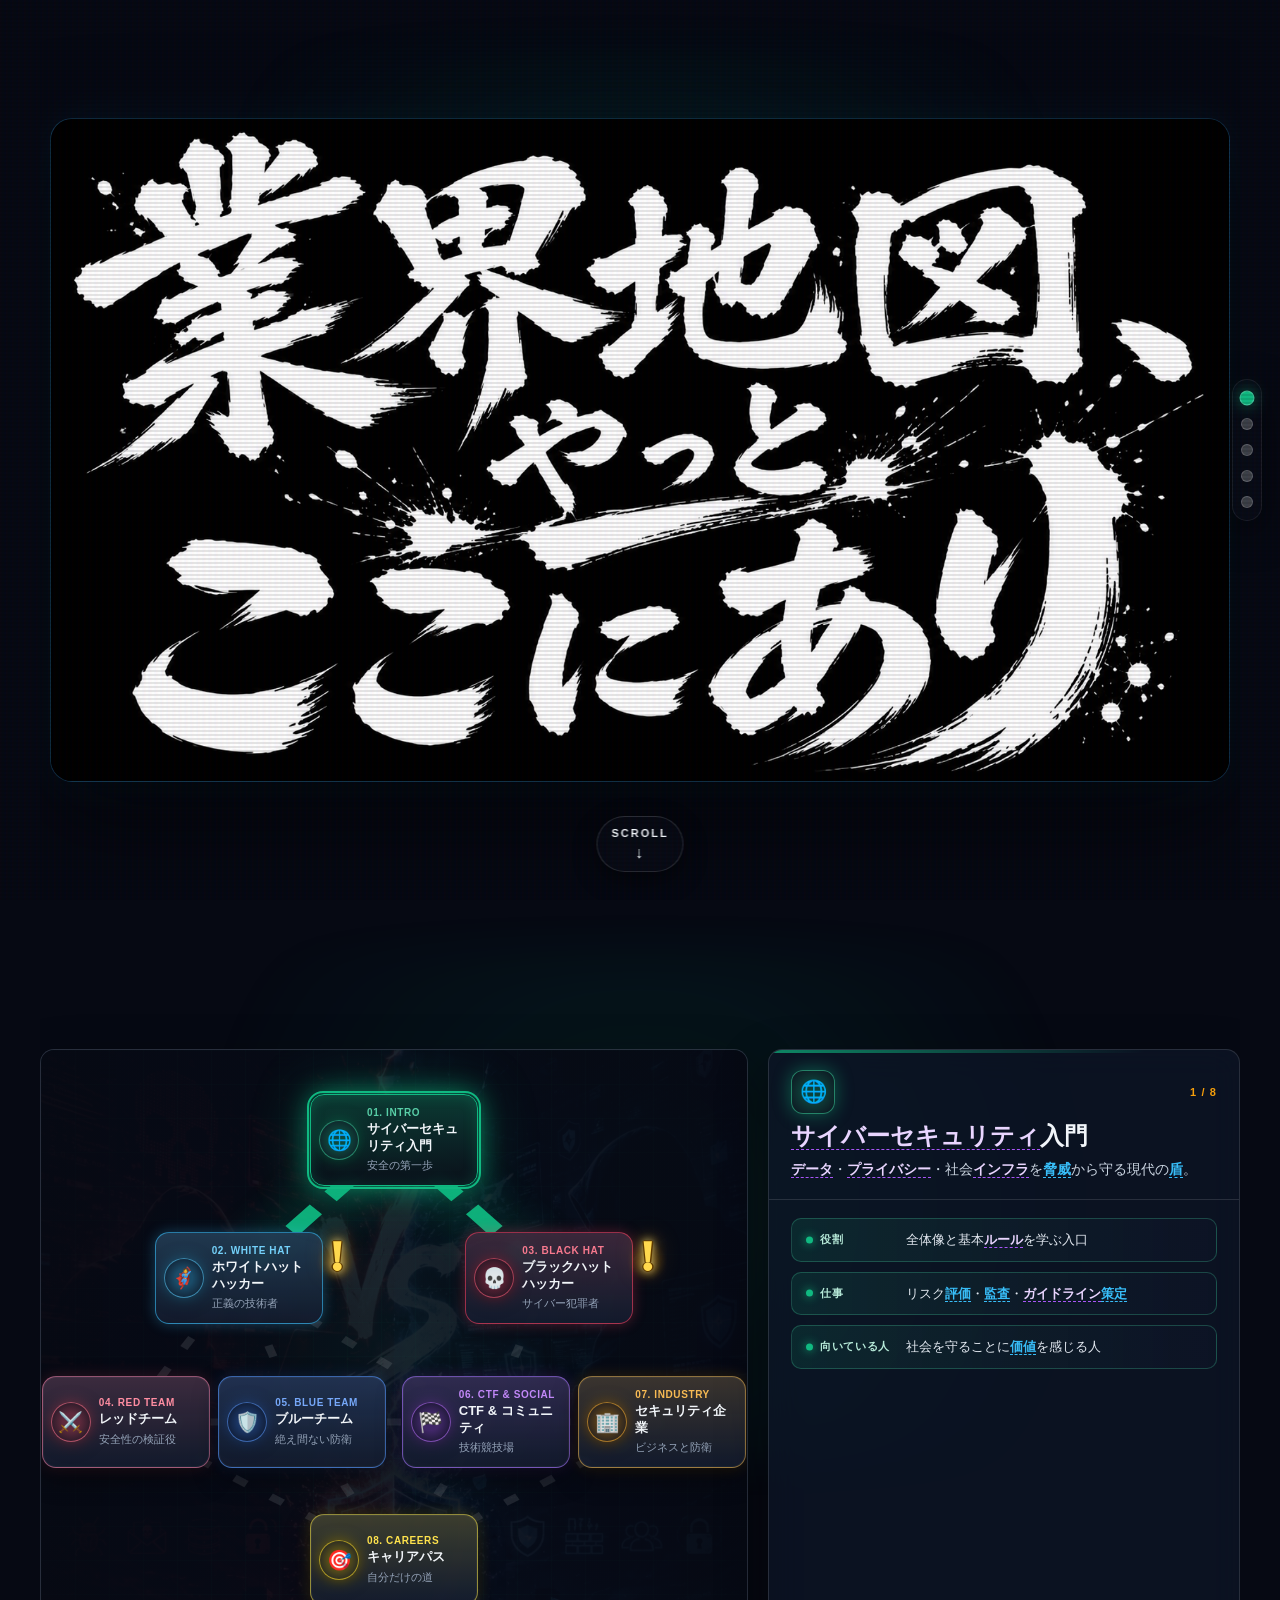
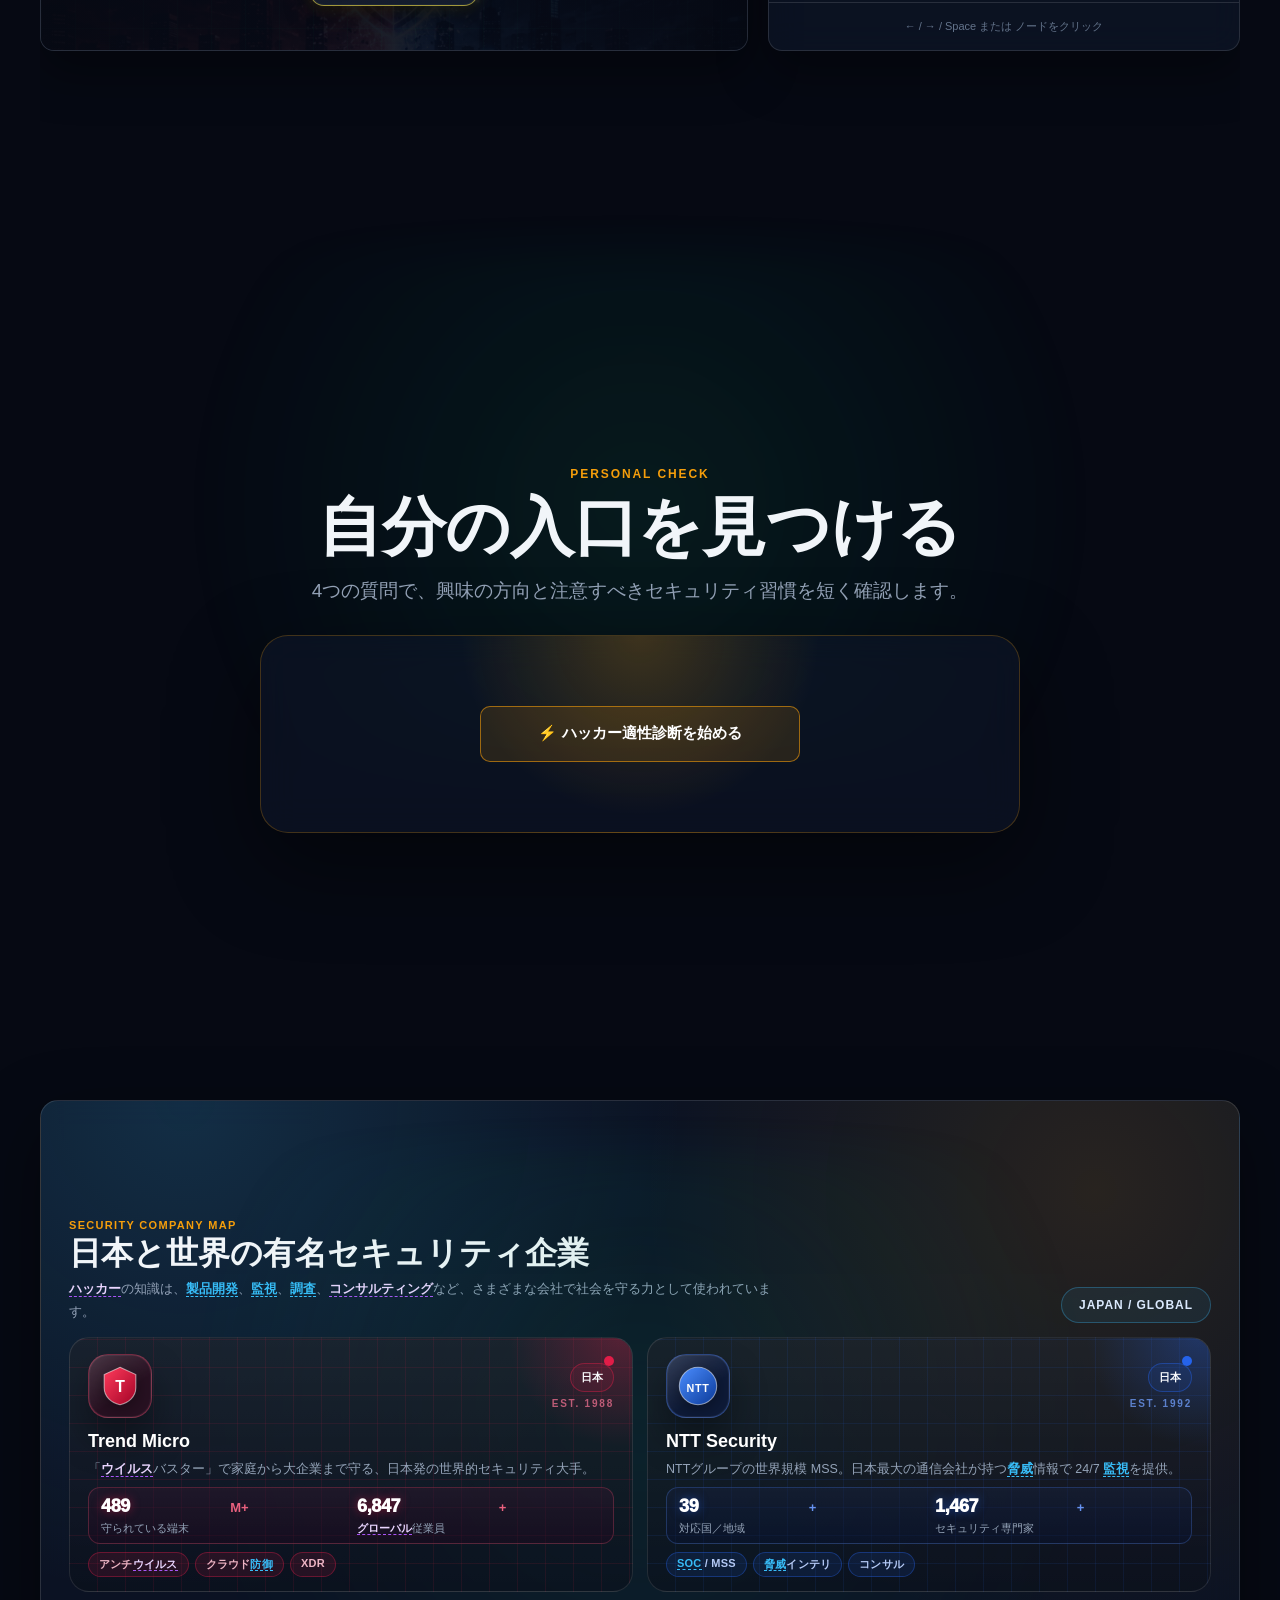
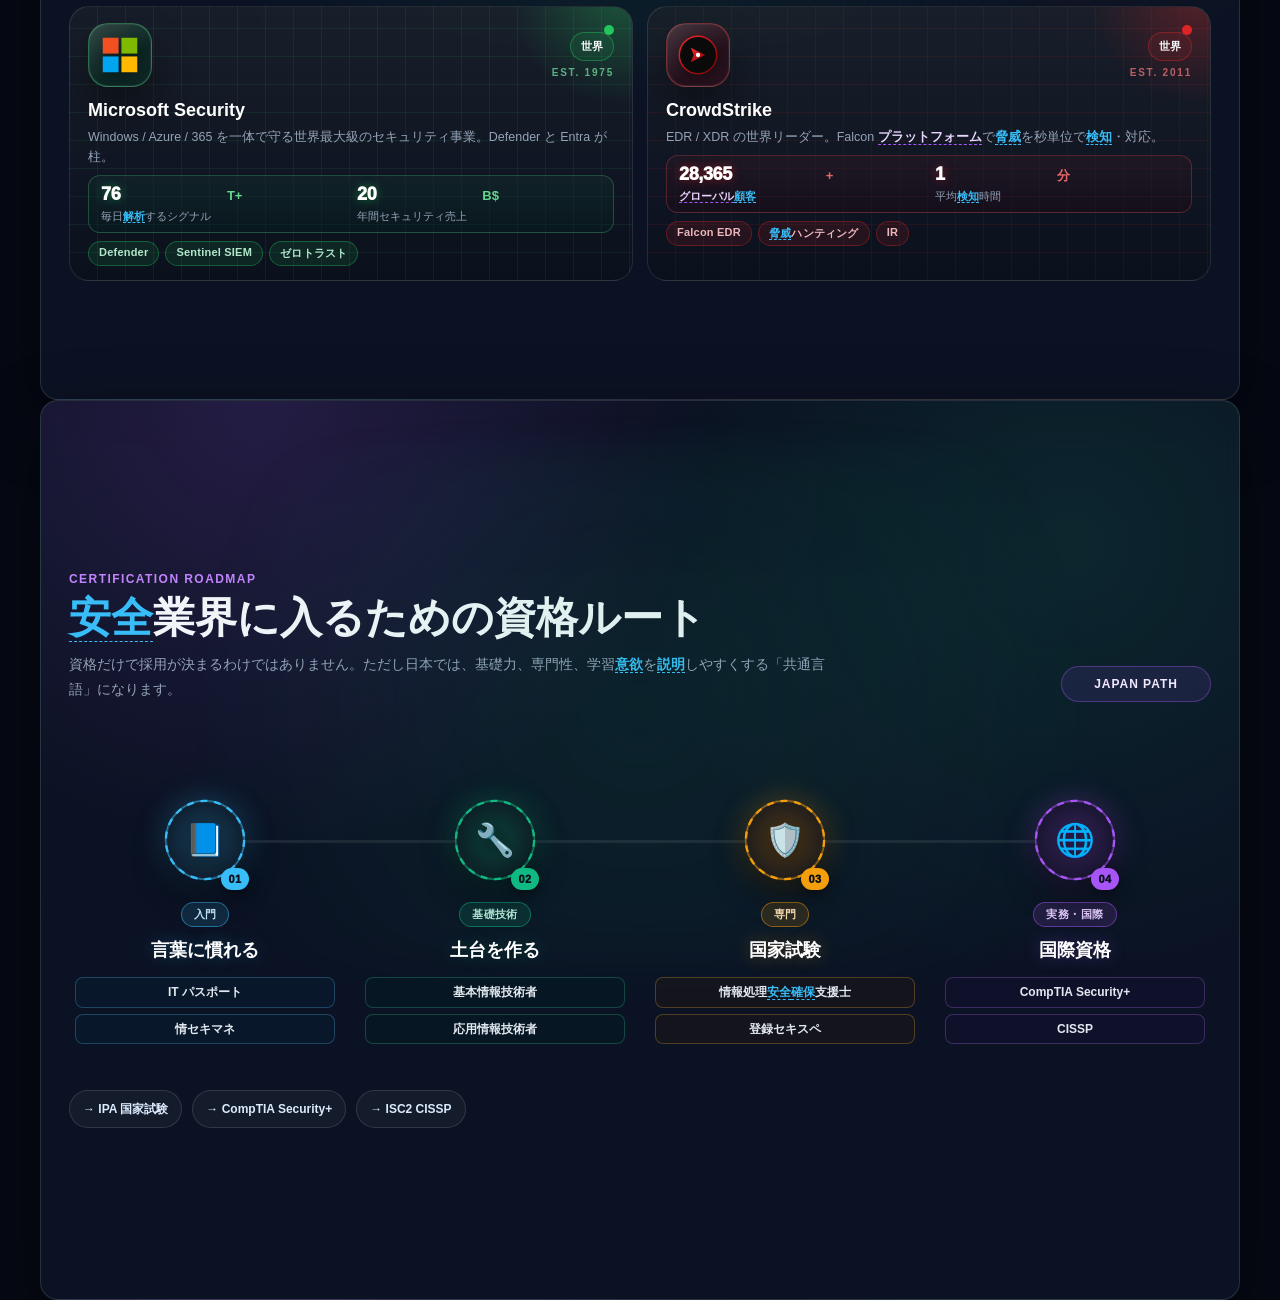
==== commit cce3b43c: "Compact every section to one screen + map visual upgrade Single-screen fit: - All 5 story panels now" ====
--- a/templates/hacker_map.html
+++ b/templates/hacker_map.html
@@ -466,96 +466,154 @@
       }
 
       .edge {
-        stroke: rgba(255, 255, 255, 0.12);
+        stroke: rgba(255, 255, 255, 0.1);
         stroke-width: 1.2;
         stroke-dasharray: 2 4;
-        transition: stroke 200ms ease, stroke-width 200ms ease, opacity 200ms ease;
+        transition: stroke 200ms ease, stroke-width 200ms ease, opacity 200ms ease, filter 200ms ease;
       }
 
       .edge.active {
         stroke: var(--active);
-        stroke-width: 2.2;
-        stroke-dasharray: 6 3;
-        animation: edgeFlow 1.2s linear infinite;
-        opacity: 0.9;
+        stroke-width: 2.4;
+        stroke-dasharray: 5 3;
+        animation: edgeFlow 0.9s linear infinite;
+        opacity: 0.95;
+        filter: drop-shadow(0 0 4px color-mix(in srgb, var(--active) 70%, transparent));
       }
 
       @keyframes edgeFlow {
         to { stroke-dashoffset: -18; }
       }
 
+      /* ===== Node button (upgraded) ===== */
       .map-node-button {
+        --node-color: #69a7ff;
         position: absolute;
-        width: 160px;
-        min-height: 90px;
-        padding: 12px;
+        width: 168px;
+        min-height: 92px;
+        padding: 10px 12px 10px 56px;
         transform: translate(-50%, -50%);
-        /* Stronger border + lighter highlight to lift node off the dark backdrop. */
-        border: 1px solid rgba(148, 197, 255, 0.38);
-        border-radius: 12px;
+        border: 1px solid color-mix(in srgb, var(--node-color) 45%, rgba(148, 197, 255, 0.3));
+        border-radius: 14px;
         background:
-          linear-gradient(180deg, rgba(255, 255, 255, 0.16), rgba(255, 255, 255, 0.04)),
-          rgba(22, 32, 54, 0.96);
+          linear-gradient(180deg, color-mix(in srgb, var(--node-color) 14%, rgba(255, 255, 255, 0.06)), rgba(255, 255, 255, 0.02)),
+          rgba(15, 23, 42, 0.92);
         color: var(--text);
         text-align: left;
         cursor: pointer;
         backdrop-filter: blur(8px);
         opacity: 0;
         animation: nodeFadeIn 600ms ease-out forwards;
-        transition: transform 180ms ease, border-color 180ms ease, background 180ms ease, box-shadow 180ms ease;
-        box-shadow: 0 8px 24px rgba(0, 0, 0, 0.3), 0 0 0 1px rgba(255, 255, 255, 0.04) inset;
+        transition: transform 220ms ease, border-color 220ms ease, background 220ms ease, box-shadow 220ms ease;
+        box-shadow:
+          0 10px 26px rgba(0, 0, 0, 0.45),
+          0 0 0 1px rgba(255, 255, 255, 0.04) inset,
+          0 0 16px color-mix(in srgb, var(--node-color) 18%, transparent);
       }
 
       @keyframes nodeFadeIn {
         from { opacity: 0; filter: blur(5px); transform: translate(-50%, -40%); }
-        to { opacity: 1; filter: blur(0); transform: translate(-50%, -50%); }
+        to   { opacity: 1; filter: blur(0);  transform: translate(-50%, -50%); }
       }
 
       .map-node-button:hover,
       .map-node-button:focus-visible {
         outline: none;
-        transform: translate(-50%, -50%) scale(1.04);
-        border-color: color-mix(in srgb, var(--active) 75%, white 25%);
-        box-shadow: 0 0 15px color-mix(in srgb, var(--active) 35%, transparent);
+        transform: translate(-50%, -50%) scale(1.06);
+        border-color: color-mix(in srgb, var(--node-color) 85%, white 15%);
+        box-shadow:
+          0 14px 32px rgba(0, 0, 0, 0.5),
+          0 0 24px color-mix(in srgb, var(--node-color) 55%, transparent);
       }
 
       .map-node-button.active {
-        border-color: var(--active);
+        border-color: var(--node-color);
         background:
-          linear-gradient(180deg, color-mix(in srgb, var(--active) 15%, transparent), transparent),
-          rgba(11, 15, 26, 0.95);
+          linear-gradient(180deg, color-mix(in srgb, var(--node-color) 26%, transparent), transparent),
+          rgba(11, 15, 26, 0.96);
         box-shadow:
-          0 0 20px color-mix(in srgb, var(--active) 40%, transparent),
-          inset 0 0 10px color-mix(in srgb, var(--active) 20%, transparent);
+          0 0 26px color-mix(in srgb, var(--node-color) 65%, transparent),
+          0 0 60px color-mix(in srgb, var(--node-color) 30%, transparent),
+          inset 0 0 14px color-mix(in srgb, var(--node-color) 22%, transparent);
+        z-index: 3;
       }
 
       .map-node-button.related {
-        border-color: color-mix(in srgb, var(--active) 40%, transparent);
-        box-shadow: 0 0 8px color-mix(in srgb, var(--active) 15%, transparent);
-      }
+        border-color: color-mix(in srgb, var(--node-color) 60%, transparent);
+        box-shadow: 0 0 14px color-mix(in srgb, var(--node-color) 30%, transparent);
+      }
+
+      /* big icon disc on the left of the node */
+      .node-icon {
+        position: absolute;
+        left: 8px;
+        top: 50%;
+        transform: translateY(-50%);
+        width: 40px;
+        height: 40px;
+        display: grid;
+        place-items: center;
+        border-radius: 50%;
+        background:
+          radial-gradient(circle, color-mix(in srgb, var(--node-color) 35%, #0a0f1c) 30%, #0a0f1c 100%);
+        color: #fff;
+        font-size: 20px;
+        line-height: 1;
+        box-shadow:
+          inset 0 0 0 1px color-mix(in srgb, var(--node-color) 50%, rgba(255,255,255,0.18)),
+          0 0 14px color-mix(in srgb, var(--node-color) 40%, transparent);
+        filter: drop-shadow(0 2px 6px rgba(0, 0, 0, 0.5));
+      }
+
+      .node-body { display: block; }
 
       .node-kicker {
         display: block;
-        margin-bottom: 4px;
-        color: color-mix(in srgb, var(--active) 75%, white 25%);
+        margin-bottom: 3px;
+        color: color-mix(in srgb, var(--node-color) 70%, white 30%);
         font-size: 10px;
         font-weight: 800;
-        letter-spacing: 0.05em;
+        letter-spacing: 0.06em;
       }
 
       .node-title {
         display: block;
         font-size: 13px;
-        font-weight: 750;
+        font-weight: 800;
         line-height: 1.25;
       }
 
       .node-risk {
         display: block;
-        margin-top: 6px;
+        margin-top: 4px;
         color: var(--muted);
         font-size: 11px;
         line-height: 1.35;
+      }
+
+      /* pulsing brand-color ring on active node */
+      .node-pulse {
+        position: absolute;
+        inset: -4px;
+        border-radius: 16px;
+        pointer-events: none;
+        opacity: 0;
+        border: 2px solid var(--node-color);
+      }
+
+      .map-node-button.active .node-pulse {
+        opacity: 1;
+        animation: nodePulseRing 1.8s ease-out infinite;
+      }
+
+      @keyframes nodePulseRing {
+        0%   { transform: scale(1);    opacity: 0.85; }
+        100% { transform: scale(1.25); opacity: 0; }
+      }
+
+      @media (prefers-reduced-motion: reduce) {
+        .map-node-button.active .node-pulse { animation: none; }
+        .edge.active { animation: none; }
       }
 
       .news-trigger {
@@ -646,79 +704,140 @@
         display: grid;
         grid-template-rows: auto 1fr auto;
         overflow: hidden;
+        position: relative;
+      }
+
+      /* subtle accent corner using the active color */
+      .detail-card::before {
+        content: "";
+        position: absolute;
+        inset: 0 0 auto 0;
+        height: 3px;
+        background: linear-gradient(90deg, var(--active), transparent 80%);
+        opacity: 0.7;
+        pointer-events: none;
       }
 
       .detail-header {
-        padding: 22px;
+        padding: 20px 22px 18px;
         border-bottom: 1px solid var(--line);
       }
 
+      .detail-header-top {
+        display: flex;
+        align-items: center;
+        justify-content: space-between;
+        gap: 12px;
+        margin-bottom: 8px;
+      }
+
+      .detail-icon {
+        width: 44px;
+        height: 44px;
+        display: grid;
+        place-items: center;
+        border-radius: 12px;
+        background:
+          radial-gradient(circle, color-mix(in srgb, var(--active) 30%, #0a0f1c) 30%, #0a0f1c 100%);
+        font-size: 22px;
+        line-height: 1;
+        box-shadow:
+          inset 0 0 0 1px color-mix(in srgb, var(--active) 50%, rgba(255,255,255,0.18)),
+          0 0 18px color-mix(in srgb, var(--active) 45%, transparent);
+      }
+
       .step {
-        margin: 0 0 8px;
+        margin: 0;
         color: var(--gold);
         font-size: 11px;
         font-weight: 850;
-        letter-spacing: 0.08em;
+        letter-spacing: 0.1em;
       }
 
       .detail-title {
-        margin: 0;
-        font-size: 26px;
+        margin: 0 0 8px;
+        font-size: 24px;
         line-height: 1.2;
         font-weight: 850;
       }
 
+      .summary {
+        margin: 0;
+        color: #cbd5e1;
+        font-size: 13.5px;
+        line-height: 1.65;
+      }
+
       .detail-body {
-        padding: 22px;
-        overflow-y: auto;
-      }
-
-      .summary {
-        margin: 0 0 18px;
-        color: #f1f5f9;
-        font-size: 15px;
-        line-height: 1.7;
-        font-weight: 500;
-      }
-
-      .info-grid {
+        padding: 18px 22px;
+        overflow: hidden;
+        align-content: start;
         display: grid;
+      }
+
+      .info-chips {
+        display: grid;
+        gap: 10px;
+      }
+
+      .chip-box {
+        display: grid;
+        grid-template-columns: 88px 1fr;
+        align-items: center;
         gap: 12px;
-      }
-
-      .info-box {
-        padding: 14px;
-        border: 1px solid rgba(255, 255, 255, 0.08);
+        padding: 11px 14px;
+        border: 1px solid color-mix(in srgb, var(--active) 22%, rgba(255, 255, 255, 0.08));
         border-radius: 10px;
-        background: rgba(15, 23, 42, 0.45);
-      }
-
-      .info-box h3 {
-        margin: 0 0 6px;
-        color: #ffffff;
+        background: linear-gradient(90deg,
+          color-mix(in srgb, var(--active) 12%, transparent),
+          rgba(15, 23, 42, 0.45));
+        transition: border-color 200ms ease, background 200ms ease;
+      }
+
+      .chip-box:hover {
+        border-color: color-mix(in srgb, var(--active) 50%, transparent);
+        background: linear-gradient(90deg,
+          color-mix(in srgb, var(--active) 20%, transparent),
+          rgba(15, 23, 42, 0.55));
+      }
+
+      .chip-label {
+        position: relative;
+        display: inline-flex;
+        align-items: center;
+        padding-left: 14px;
+        color: color-mix(in srgb, var(--active) 30%, #fff);
+        font-size: 11px;
+        font-weight: 850;
+        letter-spacing: 0.06em;
+        white-space: nowrap;
+      }
+
+      .chip-label::before {
+        content: "";
+        position: absolute;
+        left: 0;
+        top: 50%;
+        transform: translateY(-50%);
+        width: 7px;
+        height: 7px;
+        border-radius: 50%;
+        background: var(--active);
+        box-shadow: 0 0 10px var(--active);
+      }
+
+      .chip-text {
+        margin: 0;
+        color: #e2e8f0;
         font-size: 13px;
-        font-weight: 700;
-        display: flex;
-        align-items: center;
-        gap: 6px;
-      }
-
-      .info-box h3::before {
-        content: "";
-        display: inline-block;
-        width: 6px;
-        height: 6px;
-        background-color: var(--active);
-        border-radius: 50%;
-        box-shadow: 0 0 6px var(--active);
-      }
-
-      .info-box p {
-        margin: 0;
-        color: var(--muted);
-        font-size: 13.5px;
-        line-height: 1.6;
-      }
+        line-height: 1.5;
+      }
+
+      /* Legacy classes kept for backwards-compat with old markup elsewhere */
+      .info-grid { display: grid; gap: 10px; }
+      .info-box  { padding: 10px 12px; border: 1px solid rgba(255,255,255,.08); border-radius: 10px; background: rgba(15,23,42,.45); }
+      .info-box h3 { margin: 0 0 4px; color: #fff; font-size: 12px; font-weight: 700; }
+      .info-box p  { margin: 0; color: var(--muted); font-size: 12.5px; line-height: 1.55; }
 
       .controls {
         padding: 16px;
@@ -1068,29 +1187,29 @@
         grid-template-columns: 1fr auto;
         gap: 18px;
         align-items: end;
-        margin-bottom: 22px;
+        margin-bottom: 14px;
       }
 
       .companies-eyebrow {
-        margin: 0 0 8px;
+        margin: 0 0 4px;
         color: var(--gold);
-        font-size: 12px;
+        font-size: 11px;
         font-weight: 850;
         letter-spacing: 0.12em;
       }
 
       .companies h2 {
         margin: 0;
-        font-size: clamp(26px, 4vw, 42px);
+        font-size: clamp(22px, 3vw, 32px);
         line-height: 1.15;
         font-weight: 900;
       }
 
       .companies-lead {
-        margin: 10px 0 0;
+        margin: 6px 0 0;
         max-width: 720px;
         color: var(--muted);
-        font-size: 14px;
+        font-size: 12.5px;
         line-height: 1.8;
       }
 
@@ -1110,13 +1229,13 @@
       .company-grid {
         display: grid;
         grid-template-columns: repeat(2, minmax(0, 1fr));
-        gap: 22px;
+        gap: 14px;
       }
 
       .company-card {
         position: relative;
-        min-height: 320px;
-        padding: 24px 24px 22px;
+        min-height: 248px;
+        padding: 16px 18px 14px;
         border: 1px solid rgba(255, 255, 255, 0.1);
         border-radius: 20px;
         background:
@@ -1210,9 +1329,9 @@
         position: relative;
         display: grid;
         grid-template-columns: 1fr 1fr;
-        gap: 14px;
-        margin: 14px 0 12px;
-        padding: 12px 14px;
+        gap: 12px;
+        margin: 8px 0 8px;
+        padding: 8px 12px;
         border: 1px solid color-mix(in srgb, var(--company-color) 22%, rgba(255, 255, 255, 0.08));
         border-radius: 12px;
         background: linear-gradient(180deg, rgba(255, 255, 255, 0.03), transparent),
@@ -1229,7 +1348,7 @@
 
       .stat-num {
         grid-row: 1;
-        font-size: 22px;
+        font-size: 18px;
         font-weight: 950;
         letter-spacing: -0.02em;
         color: #fff;
@@ -1280,13 +1399,13 @@
         align-items: center;
         justify-content: space-between;
         gap: 12px;
-        margin-bottom: 22px;
+        margin-bottom: 12px;
       }
 
       .company-logo {
         position: relative;
-        width: 88px;
-        height: 88px;
+        width: 64px;
+        height: 64px;
         flex: 0 0 auto;
         display: grid;
         place-items: center;
@@ -1304,8 +1423,8 @@
       }
 
       .company-logo svg {
-        width: 64px;
-        height: 64px;
+        width: 46px;
+        height: 46px;
         filter: drop-shadow(0 4px 10px rgba(0, 0, 0, 0.45));
       }
 
@@ -1361,8 +1480,8 @@
       .company-name {
         position: relative;
         display: block;
-        margin: 0 0 10px;
-        font-size: 21px;
+        margin: 0 0 6px;
+        font-size: 18px;
         color: #ffffff;
         font-weight: 900;
         line-height: 1.25;
@@ -1370,10 +1489,10 @@
 
       .company-copy {
         position: relative;
-        margin: 0;
+        margin: 0 0 4px;
         color: var(--muted);
-        font-size: 13.5px;
-        line-height: 1.75;
+        font-size: 12.5px;
+        line-height: 1.6;
       }
 
       .company-card.japan {
@@ -1410,7 +1529,7 @@
         grid-template-columns: 1fr auto;
         gap: 18px;
         align-items: end;
-        margin-bottom: 22px;
+        margin-bottom: 8px;
       }
 
       .cert-eyebrow {
@@ -1923,32 +2042,31 @@
 
           <aside class="detail-card" aria-live="polite" aria-label="選択中の説明">
             <div class="detail-header">
-              <p class="step" id="stepLabel">1 / 8</p>
+              <div class="detail-header-top">
+                <span class="detail-icon" id="detailIcon" aria-hidden="true">🌐</span>
+                <p class="step" id="stepLabel">1 / 8</p>
+              </div>
               <h2 class="detail-title" id="detailTitle">ロード中...</h2>
+              <p class="summary" id="detailSummary"></p>
             </div>
             <div class="detail-body" id="detailBody">
-              <p class="summary" id="detailSummary"></p>
-              <div class="info-grid">
-                <section class="info-box">
-                  <h3>どのような概念？</h3>
-                  <p id="detailKind"></p>
+              <div class="info-chips">
+                <section class="chip-box">
+                  <span class="chip-label">役割</span>
+                  <p class="chip-text" id="detailKind"></p>
                 </section>
-                <section class="info-box">
-                  <h3>具体例</h3>
-                  <p id="detailCompanies"></p>
+                <section class="chip-box">
+                  <span class="chip-label">仕事</span>
+                  <p class="chip-text" id="detailWork"></p>
                 </section>
-                <section class="info-box">
-                  <h3>主な仕事・活動</h3>
-                  <p id="detailWork"></p>
-                </section>
-                <section class="info-box">
-                  <h3>適正・向いている人</h3>
-                  <p id="detailFit"></p>
+                <section class="chip-box">
+                  <span class="chip-label">向いている人</span>
+                  <p class="chip-text" id="detailFit"></p>
                 </section>
               </div>
             </div>
             <div class="controls">
-              <p class="hint">キーボード（← / → / スペースキー）またはノードをクリックして切り替えることができます。</p>
+              <p class="hint">← / → / Space または ノードをクリック</p>
             </div>
           </aside>
         </main>
@@ -2654,134 +2772,89 @@
       /* ============ 3. Nodes Data ============ */
       const nodes = [
         {
-          id: 'intro',
-          title: 'サイバーセキュリティ入門',
-          kicker: '01. INTRO',
-          risk: '安全の第一歩',
-          x: 50,
-          y: 15,
-          color: '#10b981',
-          summary: 'サイバーセキュリティは、データ、プライバシー、社会インフラを脅威から守る現代の盾です。',
-          kind: 'インターネット上の安全を確保し、悪意ある攻撃からシステムを防衛する活動全般。',
-          companies: 'すべてのIT企業、政府機関、および専門組織。',
-          work: 'セキュリティ監査、リスク評価、ガイドライン策定。',
-          fit: '新しい技術に興味があり、ルールや社会を守ることに価値を感じる人。',
-          memo: 'まずはここから！セキュリティがなぜ現代社会で重要なのかを理解しましょう。',
+          id: 'intro', title: 'サイバーセキュリティ入門', kicker: '01. INTRO',
+          risk: '安全の第一歩', icon: '🌐',
+          x: 50, y: 15, color: '#10b981',
+          summary: 'データ・プライバシー・社会インフラを脅威から守る現代の盾。',
+          role: '全体像と基本ルールを学ぶ入口',
+          work: 'リスク評価・監査・ガイドライン策定',
+          fit: '社会を守ることに価値を感じる人',
           related: ['whitehat', 'blackhat']
         },
         {
-          id: 'whitehat',
-          title: 'ホワイトハットハッカー',
-          kicker: '02. WHITE HAT',
-          risk: '正義の技術者',
-          x: 28,
-          y: 38,
-          color: '#38bdf8',
-          summary: '高い技術力を持ち、システム保護や脆弱性の発見にその力を使う正義のハッカーです。',
-          kind: '脆弱性（システムの穴）を攻撃者より先に見つけ、企業に報告・修復します。',
-          companies: 'バグバウンティ・プラットフォーム、セキュリティ監査法人。',
-          work: 'バグハンティング、脆弱性調査、セキュリティ研究開発。',
-          fit: '知的好奇心が旺盛で、パズルや謎解きのように弱点を探すのが得意な人。',
-          memo: 'バグバウンティ（脆弱性報奨金制度）で生計を立てる独立系ハッカーも世界中に存在します。',
+          id: 'whitehat', title: 'ホワイトハットハッカー', kicker: '02. WHITE HAT',
+          risk: '正義の技術者', icon: '🦸',
+          x: 28, y: 38, color: '#38bdf8',
+          summary: '高い技術で脆弱性を見つけ、システムを守る正義側のハッカー。',
+          role: '攻撃者より先に穴を見つける',
+          work: 'バグハンティング・脆弱性研究',
+          fit: 'パズル好きで知的好奇心が強い人',
           related: ['intro', 'redteam', 'blueteam', 'ctf']
         },
         {
-          id: 'blackhat',
-          title: 'ブラックハットハッカー',
-          kicker: '03. BLACK HAT',
-          risk: 'サイバー犯罪者',
-          x: 72,
-          y: 38,
-          color: '#f43f5e',
-          summary: '個人情報の窃取、金銭脅迫、破壊活動など、悪意を持って攻撃を行うハッカーです。',
-          kind: 'ランサムウェア（身代金要求ウイルス）や情報漏洩を仕掛け、社会を脅かします。',
-          companies: '国家支援型ハッカー集団（APT）、サイバー地下犯罪組織。',
-          work: '標的型攻撃、マルウェア開発、フィッシング詐欺の実行。',
-          fit: '防衛側が立ち向かうべき「敵」としての攻撃手法と心理。',
-          memo: '彼らの手口（TTPs）を分析・追跡することが、防衛力を高める一番の近道です。',
+          id: 'blackhat', title: 'ブラックハットハッカー', kicker: '03. BLACK HAT',
+          risk: 'サイバー犯罪者', icon: '💀',
+          x: 72, y: 38, color: '#f43f5e',
+          summary: '悪意を持って情報窃取・金銭脅迫・破壊活動を行う攻撃者。',
+          role: '社会を脅かす敵としての存在',
+          work: '標的型攻撃・ランサムウェア・詐欺',
+          fit: '彼らの手口を理解することが防衛の鍵',
           related: ['intro', 'ctf']
         },
         {
-          id: 'redteam',
-          title: 'レッドチーム（擬似攻撃側）',
-          kicker: '04. RED TEAM',
-          risk: '安全性の検証役',
-          x: 12,
-          y: 62,
-          color: '#ff5c7a',
-          summary: '実際のサイバー攻撃者を模して、組織の防衛体制が機能するかをテストするチームです。',
-          kind: '許可を得て標的に「ペネトレーションテスト（侵入テスト）」を行います。',
-          companies: 'グローバルセキュリティファーム、大企業の社内内部監査チーム。',
-          work: 'ソーシャルエンジニアリング（なりすまし等）、物理・デジタル侵入。',
-          fit: 'クリエイティブな発想でマニュアル外の道を模索できる人。',
-          memo: '単なるツールスキャンではなく、人の心の隙や物理セキュリティを含めた実戦訓練を行います。',
+          id: 'redteam', title: 'レッドチーム', kicker: '04. RED TEAM',
+          risk: '安全性の検証役', icon: '⚔️',
+          x: 12, y: 62, color: '#ff5c7a',
+          summary: '攻撃者を模して組織の防衛体制をテストするチーム。',
+          role: '許可を得て侵入テストを実施',
+          work: 'ペネトレーション・ソーシャル工学',
+          fit: 'マニュアル外の発想ができる人',
           related: ['whitehat', 'blueteam', 'careers']
         },
         {
-          id: 'blueteam',
-          title: 'ブルーチーム（防衛・運用側）',
-          kicker: '05. BLUE TEAM',
-          risk: '絶え間ない防衛',
-          x: 37,
-          y: 62,
-          color: '#3b82f6',
-          summary: 'サイバー攻撃をリアルタイムで検知・防御し、インシデント（事故）発生時に素早く対処します。',
-          kind: 'SOC（セキュリティ監視センター）やCSIRT（事案対処チーム）でシステムを防御。',
-          companies: '大企業のセキュリティ部門、MSSP（セキュリティ運用受託会社）。',
-          work: 'ログ監視、マルウェア解析（フォレンジック）、被害封じ込め。',
-          fit: '慎重で観察力があり、異常な変化やログの細部に気づくことができる人。',
-          memo: 'レッドチームの攻撃を検知・遮断し、被害を最小限に抑えるのが彼らの使命です。',
+          id: 'blueteam', title: 'ブルーチーム', kicker: '05. BLUE TEAM',
+          risk: '絶え間ない防衛', icon: '🛡️',
+          x: 37, y: 62, color: '#3b82f6',
+          summary: '攻撃をリアルタイムで検知・防御し、事故に素早く対応。',
+          role: 'SOC / CSIRT で防御運用',
+          work: 'ログ監視・解析・封じ込め',
+          fit: '観察力があり細部に気づける人',
           related: ['whitehat', 'redteam', 'industry', 'careers']
         },
         {
-          id: 'ctf',
-          title: 'CTF & コミュニティ',
-          kicker: '06. CTF & SOCIAL',
-          risk: '技術競技場',
-          x: 63,
-          y: 62,
-          color: '#a855f7',
-          summary: 'CTF（Capture The Flag）というハッキング競技で、世界のハッカーと腕を競い合います。',
-          kind: '暗号解読、プログラム解析、Webハッキング等の課題を解き、隠された旗（Flag）を探します。',
-          companies: 'DEF CON、SECCONなどの各種大会主催団体、ハッカーコミュニティ。',
-          work: 'リバースエンジニアリング、バイナリ解析、競技用ツールの作成。',
-          fit: '負けず嫌いで、徹夜でコーディングやパズルを解くのが大好きな人。',
-          memo: '世界トップクラスのCTFチームは、企業から直接スカウトされることも多々あります。',
+          id: 'ctf', title: 'CTF & コミュニティ', kicker: '06. CTF & SOCIAL',
+          risk: '技術競技場', icon: '🏁',
+          x: 63, y: 62, color: '#a855f7',
+          summary: 'ハッキング競技で世界のハッカーと腕を競い合う場。',
+          role: '実戦力を競技で鍛える',
+          work: 'リバエン・暗号解読・Web攻撃演習',
+          fit: '徹夜でパズルを解くのが好きな人',
           related: ['whitehat', 'blackhat', 'careers']
         },
         {
-          id: 'industry',
-          title: 'セキュリティ企業',
-          kicker: '07. INDUSTRY',
-          risk: 'ビジネスと防衛',
-          x: 88,
-          y: 62,
-          color: '#f59e0b',
-          summary: '他の企業のシステム開発や安全管理をサポートする、専門のセキュリティベンダーです。',
-          kind: 'セキュリティ製品の販売、コンサルティング、インシデント対応の派遣を行います。',
-          companies: 'トレンドマイクロ、ラック（LAC）、ラックのSOC、GMOサイバーセキュリティ。',
-          work: 'セキュリティ製品開発、セキュリティ対策コンサルティング。',
-          fit: '顧客のビジネスを深く理解し、専門知識を優しく説明できるコミュニケーション力のある人。',
-          memo: '日本では、専門会社が複数の企業の防御を一手に引き受ける「MSSP」市場が大きく成長しています。',
+          id: 'industry', title: 'セキュリティ企業', kicker: '07. INDUSTRY',
+          risk: 'ビジネスと防衛', icon: '🏢',
+          x: 88, y: 62, color: '#f59e0b',
+          summary: '他企業のセキュリティ運用を支える専門ベンダー。',
+          role: '製品開発・コンサル・運用代行',
+          work: 'プロダクト開発・MSS 提供',
+          fit: '専門知識を伝えるのが好きな人',
           related: ['blueteam', 'careers']
         },
         {
-          id: 'careers',
-          title: 'キャリアパス',
-          kicker: '08. CAREERS',
-          risk: '自分だけの道',
-          x: 50,
-          y: 85,
-          color: '#ffd700',
-          summary: 'セキュリティ人材は世界中で圧倒的に不足しており、多くの多様なキャリアが存在します。',
-          kind: '技術極振りスペシャリストから、組織マネジメントを行うCISO（情報セキュリティ最高責任者）まで。',
-          companies: '官公庁、金融機関、メガベンチャー、グローバル企業。',
-          work: 'セキュリティアーキテクト、CISO、セキュリティエヴァンジェリスト。',
-          fit: '変化を恐れず、常に新しい知識を主体的に学び続ける学習意欲がある人。',
-          memo: 'ハッカーのスキルは、デジタル社会を生き抜くための最強の武器になります。',
+          id: 'careers', title: 'キャリアパス', kicker: '08. CAREERS',
+          risk: '自分だけの道', icon: '🎯',
+          x: 50, y: 85, color: '#ffd700',
+          summary: '世界的に人材不足。多様なキャリアの選択肢が広がる。',
+          role: '技術職から CISO まで幅広く',
+          work: 'アーキテクト・CISO・エヴァンジェリスト',
+          fit: '主体的に学び続けられる人',
           related: ['redteam', 'blueteam', 'ctf', 'industry']
         }
       ];
+
+      // Backwards-compat: old code may still reference `kind`, `companies`, `memo`.
+      nodes.forEach(n => { n.kind = n.role; n.companies = ''; n.memo = ''; });
 
       const edges = [
         ['intro', 'whitehat'],
@@ -2807,9 +2880,10 @@
       const detailTitle = document.getElementById('detailTitle');
       const detailSummary = document.getElementById('detailSummary');
       const detailKind = document.getElementById('detailKind');
-      const detailCompanies = document.getElementById('detailCompanies');
+      const detailCompanies = document.getElementById('detailCompanies'); // optional
       const detailWork = document.getElementById('detailWork');
       const detailFit = document.getElementById('detailFit');
+      const detailIcon = document.getElementById('detailIcon');
       const talkMemo = document.getElementById('talkMemo');
       const activeModeLabel = document.getElementById('activeModeLabel');
 
@@ -2845,11 +2919,16 @@
           button.style.left = `${node.x}%`;
           button.style.top = `${node.y}%`;
           button.style.animationDelay = `${index * 80}ms`;
+          button.style.setProperty('--node-color', node.color);
           button.dataset.id = node.id;
           button.innerHTML = `
-            <span class="node-kicker">${node.kicker}</span>
-            <span class="node-title">${node.title}</span>
-            <span class="node-risk">${node.risk}</span>
+            <span class="node-icon" aria-hidden="true">${node.icon || ''}</span>
+            <span class="node-body">
+              <span class="node-kicker">${node.kicker}</span>
+              <span class="node-title">${node.title}</span>
+              <span class="node-risk">${node.risk}</span>
+            </span>
+            <span class="node-pulse" aria-hidden="true"></span>
           `;
           button.addEventListener('click', () => setActive(index, true));
           stage.appendChild(button);
@@ -2899,16 +2978,17 @@
 
         stepLabel.textContent = `${activeIndex + 1} / ${nodes.length}`;
         detailTitle.innerHTML = formatGlossaryTerms(active.title);
-        
+        if (detailIcon && active.icon) detailIcon.textContent = active.icon;
+
         // Dynamically apply term glossary formatting
         detailSummary.innerHTML = formatGlossaryTerms(active.summary);
-        detailKind.innerHTML = formatGlossaryTerms(active.kind);
-        detailCompanies.innerHTML = formatGlossaryTerms(active.companies);
+        detailKind.innerHTML = formatGlossaryTerms(active.kind || active.role || '');
+        if (detailCompanies) detailCompanies.innerHTML = formatGlossaryTerms(active.companies || '');
         detailWork.innerHTML = formatGlossaryTerms(active.work);
         detailFit.innerHTML = formatGlossaryTerms(active.fit);
-        
+
         if (talkMemo) {
-          talkMemo.innerHTML = formatGlossaryTerms(active.memo);
+          talkMemo.innerHTML = formatGlossaryTerms(active.memo || '');
         }
 
 
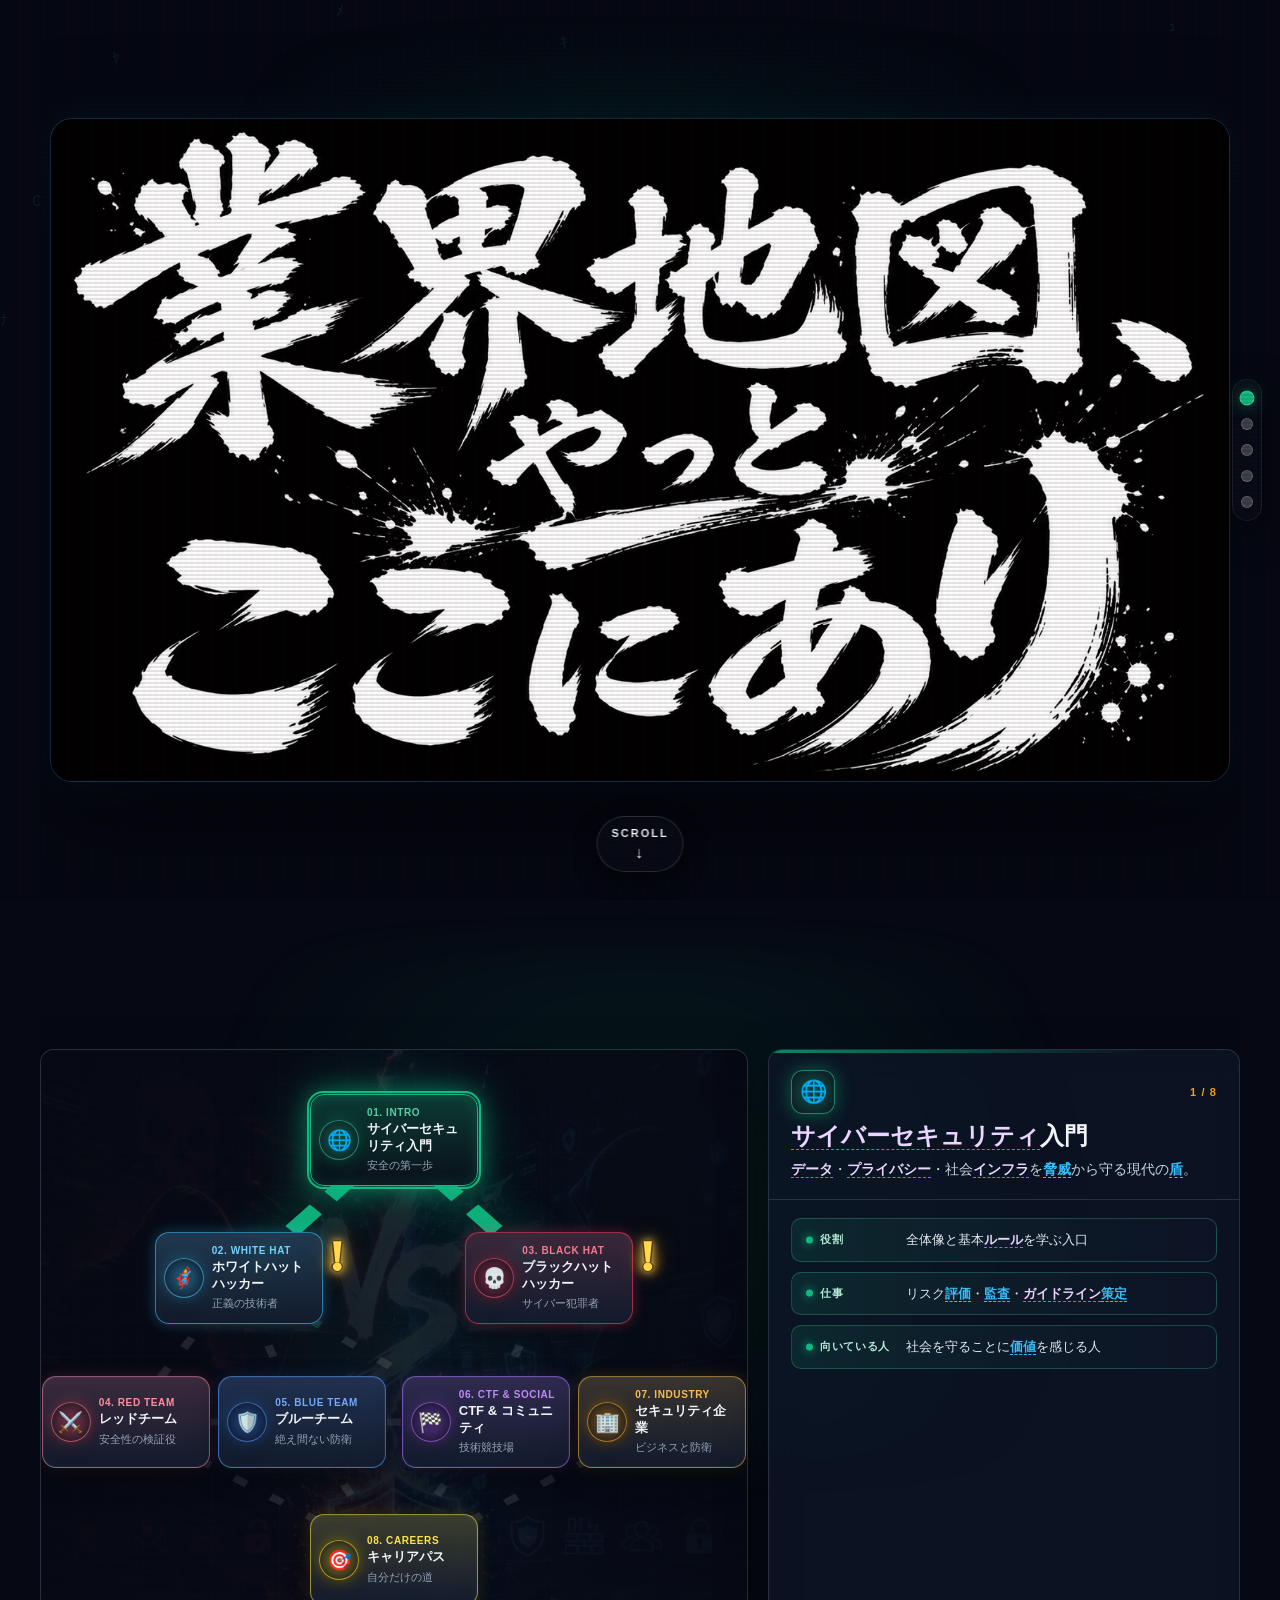
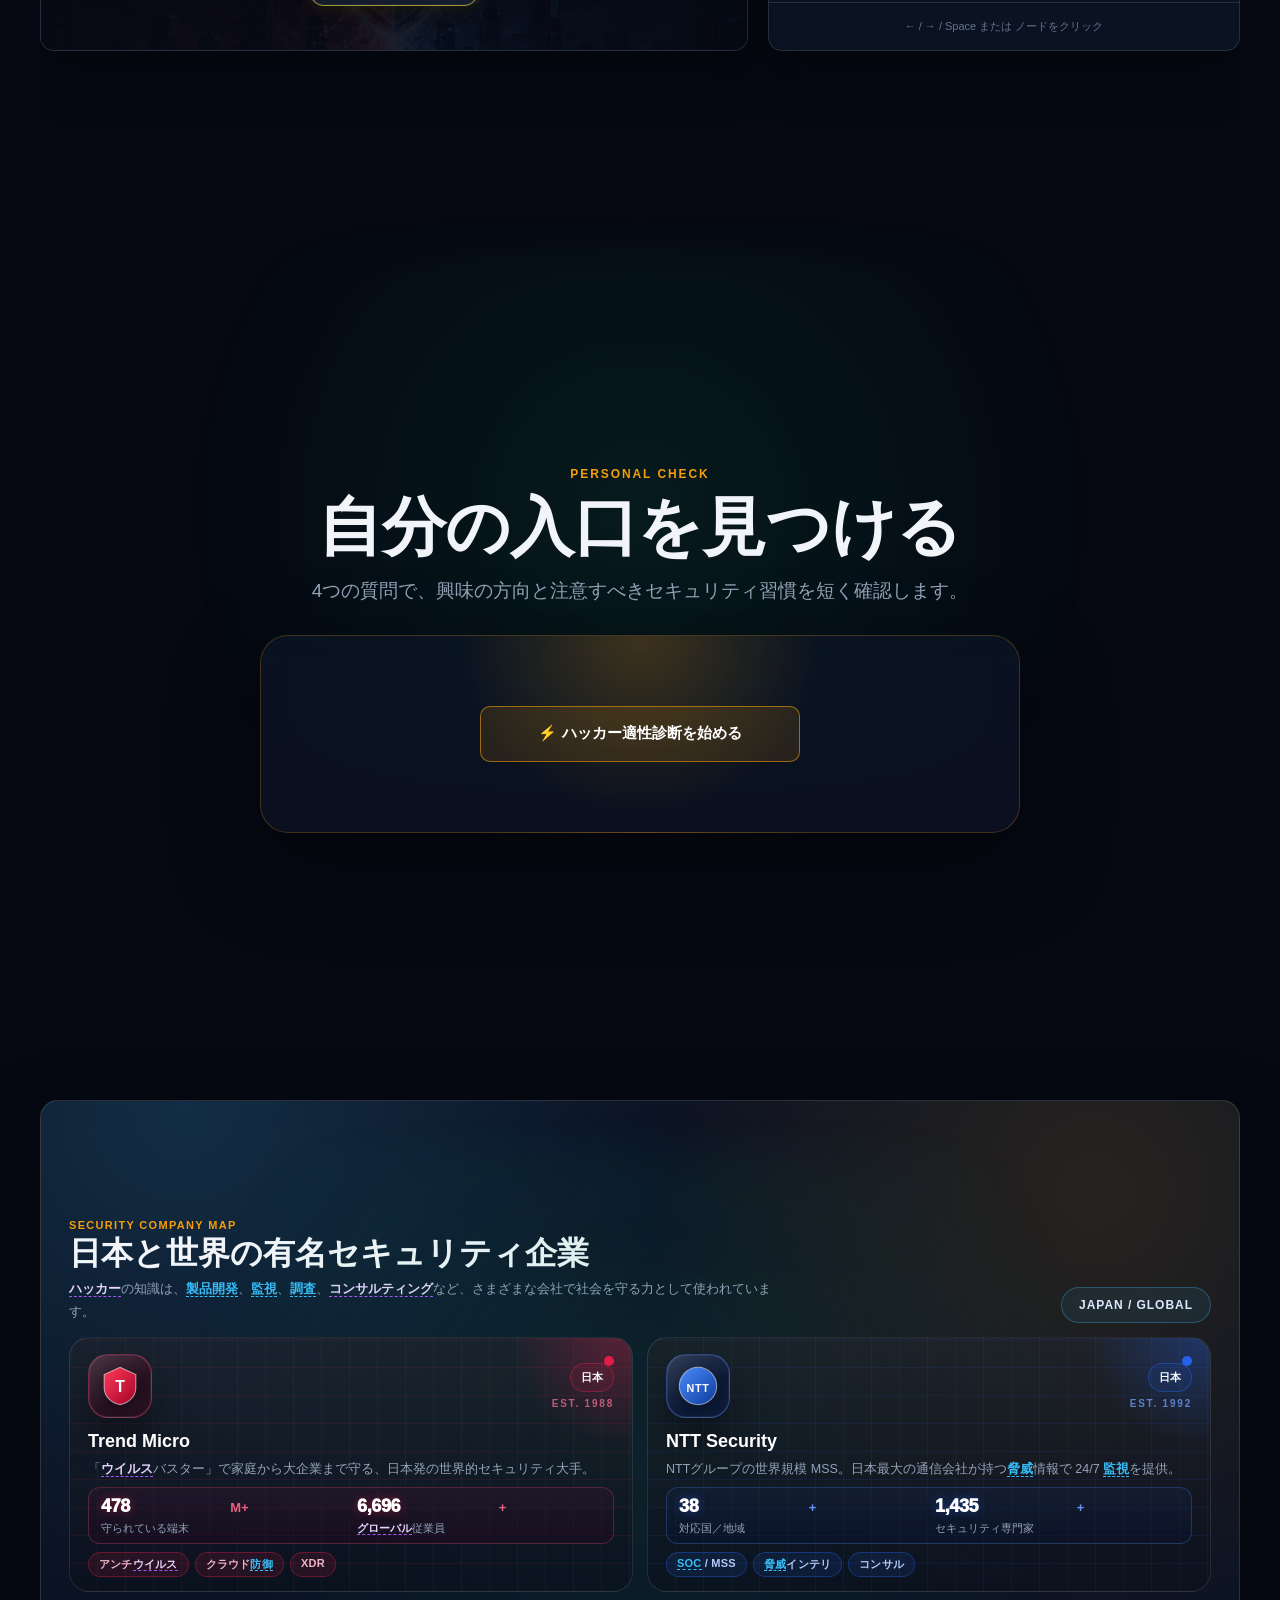
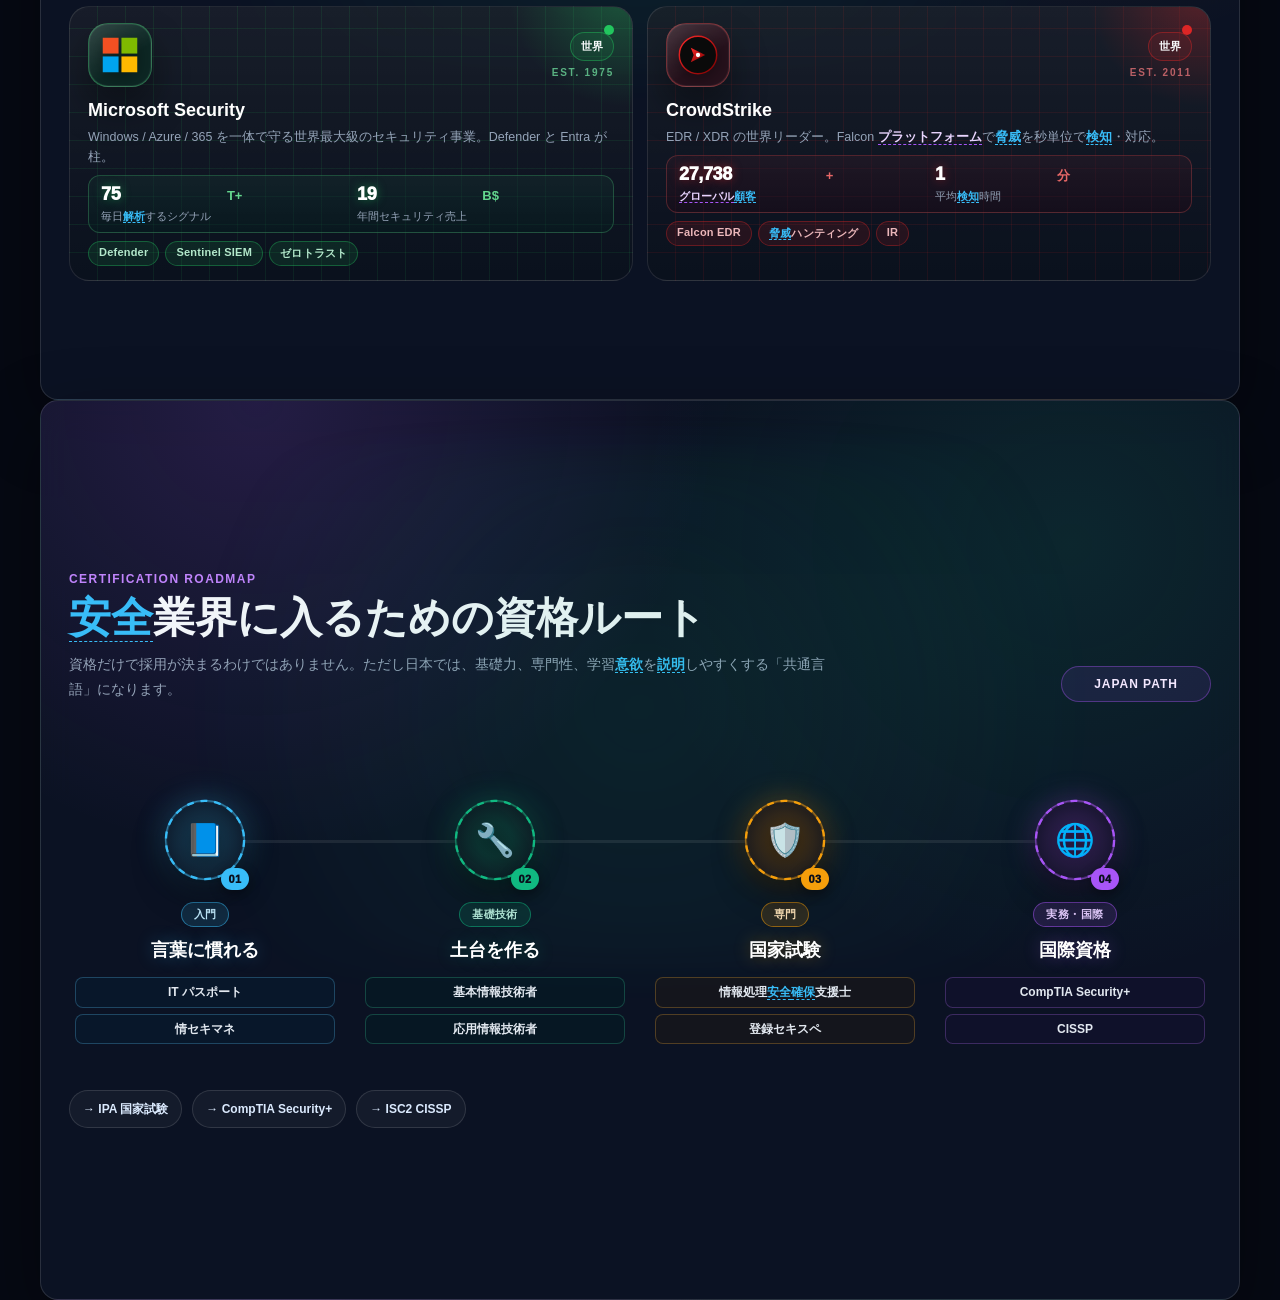
==== commit 19d9e880: "Add keyboard section navigation to hacker map" ====
--- a/templates/hacker_map.html
+++ b/templates/hacker_map.html
@@ -3009,9 +3009,60 @@
 
 
 
+      let sideNavKeyboardIndex = null;
+      let sideNavKeyboardLockUntil = 0;
+
+      function getCurrentSideNavIndex(navDots) {
+        if (sideNavKeyboardIndex !== null && performance.now() < sideNavKeyboardLockUntil) {
+          return sideNavKeyboardIndex;
+        }
+
+        const activeDot = navDots.find(dot => dot.classList.contains('is-active'));
+        if (activeDot) return navDots.indexOf(activeDot);
+
+        const viewportMiddle = window.innerHeight / 2;
+        let closestIndex = 0;
+        let closestDistance = Infinity;
+
+        navDots.forEach((dot, index) => {
+          const target = document.getElementById(dot.dataset.target);
+          if (!target) return;
+          const rect = target.getBoundingClientRect();
+          const distance = Math.abs(rect.top + rect.height / 2 - viewportMiddle);
+          if (distance < closestDistance) {
+            closestDistance = distance;
+            closestIndex = index;
+          }
+        });
+
+        return closestIndex;
+      }
+
+      function goSideNav(direction) {
+        const navDots = Array.from(document.querySelectorAll('.side-nav-dot'));
+        if (!navDots.length) return;
+
+        const currentIndex = getCurrentSideNavIndex(navDots);
+        const nextIndex = Math.max(0, Math.min(navDots.length - 1, currentIndex + direction));
+        const target = document.getElementById(navDots[nextIndex].dataset.target);
+        sideNavKeyboardIndex = nextIndex;
+        sideNavKeyboardLockUntil = performance.now() + 900;
+        navDots.forEach((dot, index) => dot.classList.toggle('is-active', index === nextIndex));
+        if (target) target.scrollIntoView({ behavior: 'smooth', block: 'start' });
+      }
+
       window.addEventListener('keydown', event => {
         const tag = document.activeElement?.tagName;
         if (tag === 'INPUT' || tag === 'TEXTAREA') return;
+        if (document.querySelector('.modal-overlay.active, .infographic-fullscreen.active')) return;
+        if (event.key === 'ArrowDown') {
+          event.preventDefault();
+          goSideNav(1);
+        }
+        if (event.key === 'ArrowUp') {
+          event.preventDefault();
+          goSideNav(-1);
+        }
         if (event.key === 'ArrowRight' || event.key === ' ') {
           event.preventDefault();
           goNext();
@@ -3309,7 +3360,9 @@
           for (const [id, ratio] of visible) {
             if (ratio > bestRatio) { bestRatio = ratio; bestId = id; }
           }
-          if (!bestId) return;
+          if (!bestId || performance.now() < sideNavKeyboardLockUntil) return;
+          const bestIndex = Array.from(dots).findIndex(d => d.dataset.target === bestId);
+          if (bestIndex >= 0) sideNavKeyboardIndex = bestIndex;
           dots.forEach(d => d.classList.toggle('is-active', d.dataset.target === bestId));
         }, { threshold: [0, 0.25, 0.5, 0.75, 1] });
 
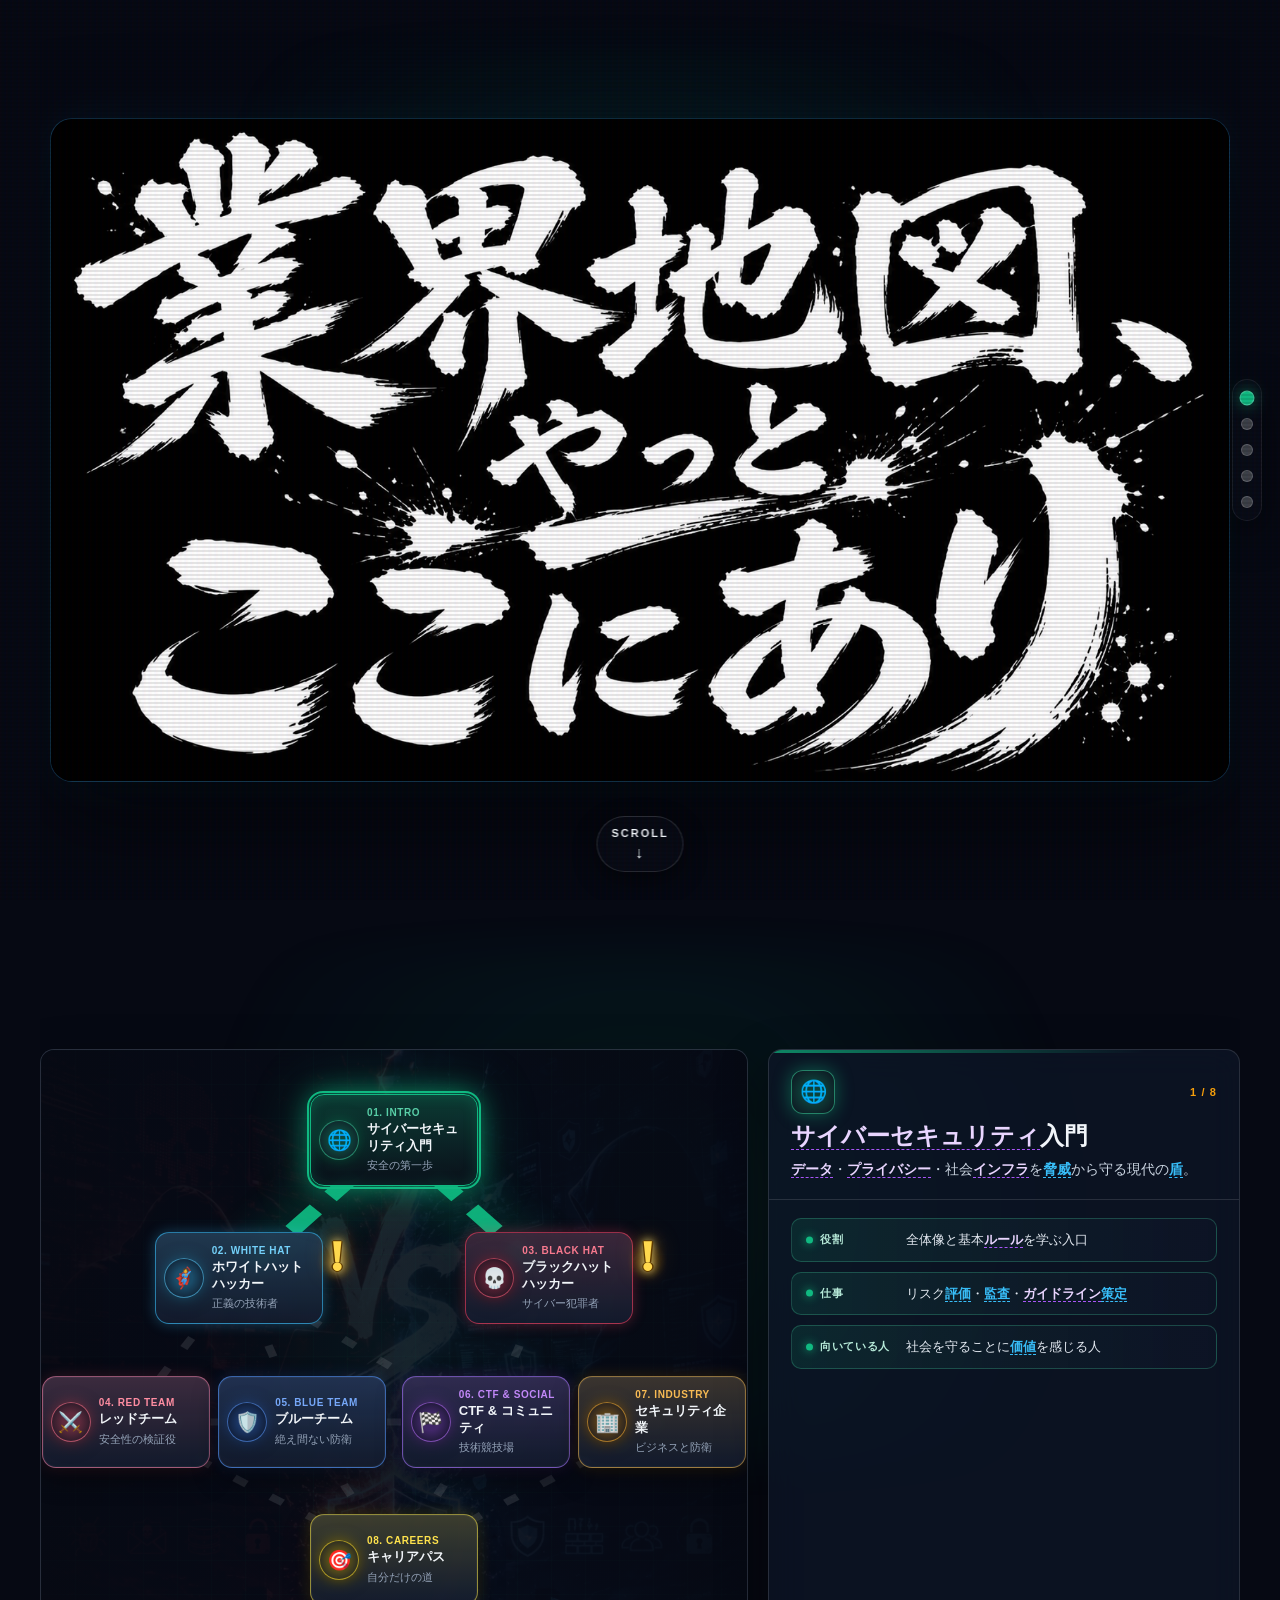
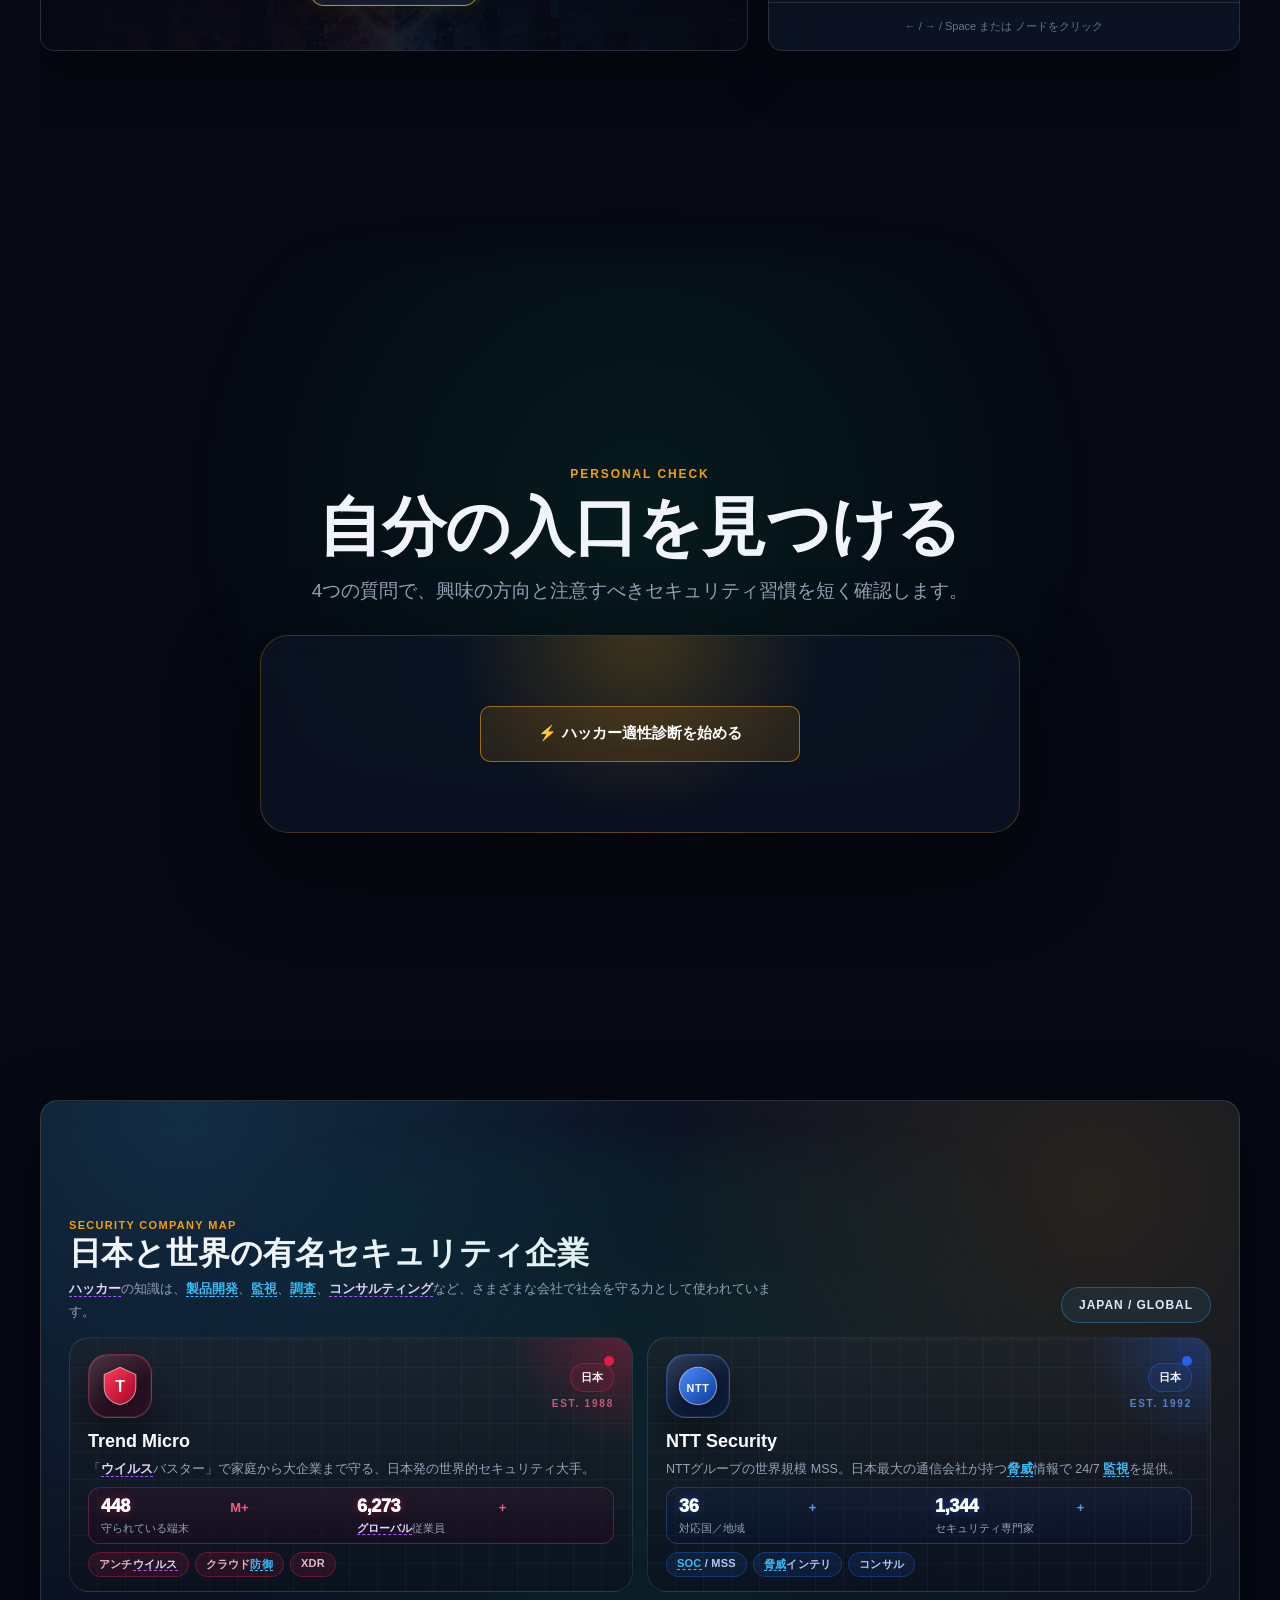
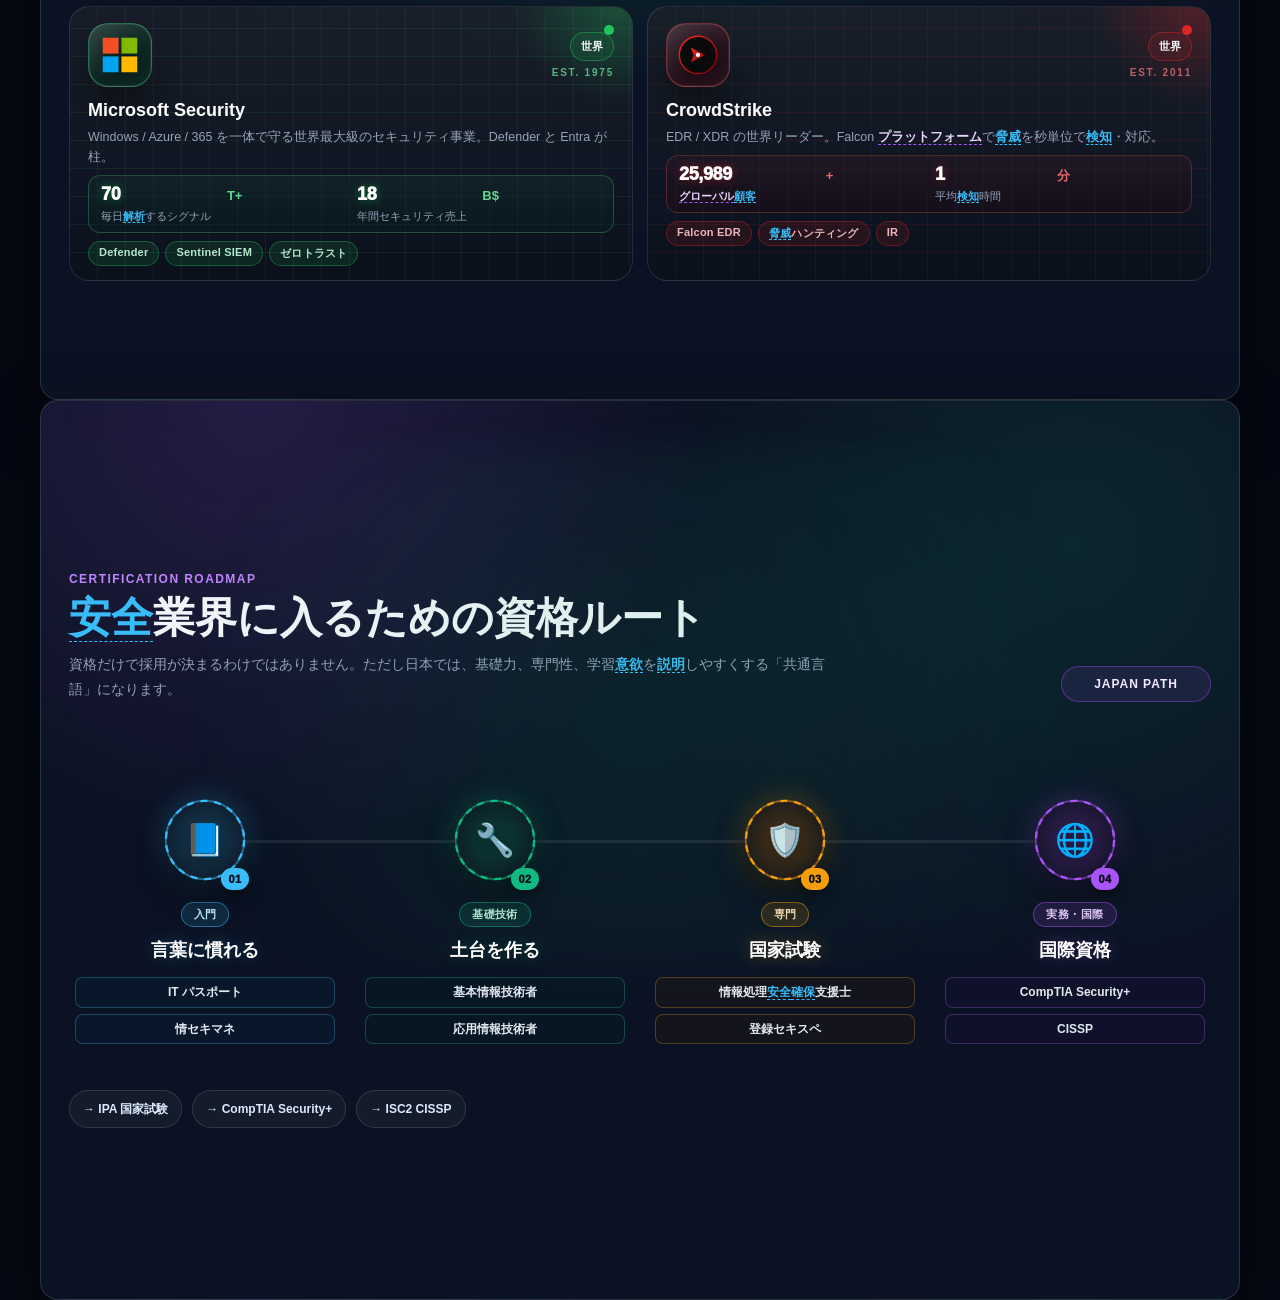
==== commit ecca952d: "Restore glossary tooltip interactions" ====
--- a/templates/hacker_map.html
+++ b/templates/hacker_map.html
@@ -2643,12 +2643,12 @@
             const origin = item.meaning.includes(" / ") ? item.meaning.split(" / ")[0] : item.meaning;
             result = result.replace(
               new RegExp(placeholder, 'g'),
-              `<span class="glossary-term katakana-term" data-term="${term}" data-origin="${origin}">${term}</span>`
+              `<span class="glossary-term katakana-term" data-term="${term}" data-origin="${origin}" tabindex="0">${term}</span>`
             );
           } else {
             result = result.replace(
               new RegExp(placeholder, 'g'),
-              `<span class="glossary-term" data-term="${term}">${term}</span>`
+              `<span class="glossary-term" data-term="${term}" tabindex="0">${term}</span>`
             );
           }
         });
@@ -2714,7 +2714,32 @@
         activeTooltip.style.top = `${top}px`;
       }
 
+      function bindGlossaryTerms(root = document) {
+        root.querySelectorAll('.glossary-term').forEach(term => {
+          if (term.dataset.tooltipBound === '1') return;
+          term.dataset.tooltipBound = '1';
+          term.addEventListener('pointerenter', showTooltip);
+          term.addEventListener('mouseenter', showTooltip);
+          term.addEventListener('focus', showTooltip);
+          term.addEventListener('click', showTooltip);
+          term.addEventListener('pointerleave', hideTooltip);
+          term.addEventListener('mouseleave', hideTooltip);
+          term.addEventListener('blur', hideTooltip);
+        });
+      }
+
+      document.addEventListener('pointerover', showTooltip);
       document.addEventListener('mouseover', showTooltip);
+      document.addEventListener('focusin', showTooltip);
+      document.addEventListener('pointerout', (e) => {
+        const termEl = e.target.closest('.glossary-term');
+        if (termEl) {
+          const relatedTarget = e.relatedTarget;
+          if (!relatedTarget || !relatedTarget.closest('.glossary-term')) {
+            hideTooltip();
+          }
+        }
+      });
       document.addEventListener('mouseout', (e) => {
         const termEl = e.target.closest('.glossary-term');
         if (termEl) {
@@ -2724,8 +2749,13 @@
           }
         }
       });
+      document.addEventListener('focusout', (e) => {
+        if (e.target.closest('.glossary-term')) hideTooltip();
+      });
       document.addEventListener('scroll', hideTooltip, { passive: true });
-      document.addEventListener('click', hideTooltip);
+      document.addEventListener('click', (e) => {
+        if (!e.target.closest('.glossary-term')) hideTooltip();
+      });
 
       function formatElementText(el) {
         if (!el) return;
@@ -2884,6 +2914,7 @@
       const detailWork = document.getElementById('detailWork');
       const detailFit = document.getElementById('detailFit');
       const detailIcon = document.getElementById('detailIcon');
+      const detailCard = document.querySelector('.detail-card');
       const talkMemo = document.getElementById('talkMemo');
       const activeModeLabel = document.getElementById('activeModeLabel');
 
@@ -2986,9 +3017,11 @@
         if (detailCompanies) detailCompanies.innerHTML = formatGlossaryTerms(active.companies || '');
         detailWork.innerHTML = formatGlossaryTerms(active.work);
         detailFit.innerHTML = formatGlossaryTerms(active.fit);
+        bindGlossaryTerms(detailCard);
 
         if (talkMemo) {
           talkMemo.innerHTML = formatGlossaryTerms(active.memo || '');
+          bindGlossaryTerms(talkMemo);
         }
 
 
@@ -3173,6 +3206,7 @@
           btn.addEventListener('click', () => selectAnswer(ans.score));
           quizAnswers.appendChild(btn);
         });
+        bindGlossaryTerms(quizQuestionContainer);
       }
 
       function selectAnswer(scoreMap) {
@@ -3204,6 +3238,7 @@
         quizResultTitle.innerHTML = formatGlossaryTerms(result.title);
         quizResultDesc.innerHTML = formatGlossaryTerms(result.desc);
         quizResultDetail.innerHTML = formatGlossaryTerms(result.detail);
+        bindGlossaryTerms(quizResultContainer);
         
         quizQuestionContainer.style.display = 'none';
         quizResultContainer.style.display = 'block';
@@ -3282,6 +3317,7 @@
 
       // Scan all text nodes in the body for glossary terms on page load
       formatElementText(document.body);
+      bindGlossaryTerms(document.body);
 
       document.addEventListener('keydown', (e) => {
         if (e.key === 'Escape') {
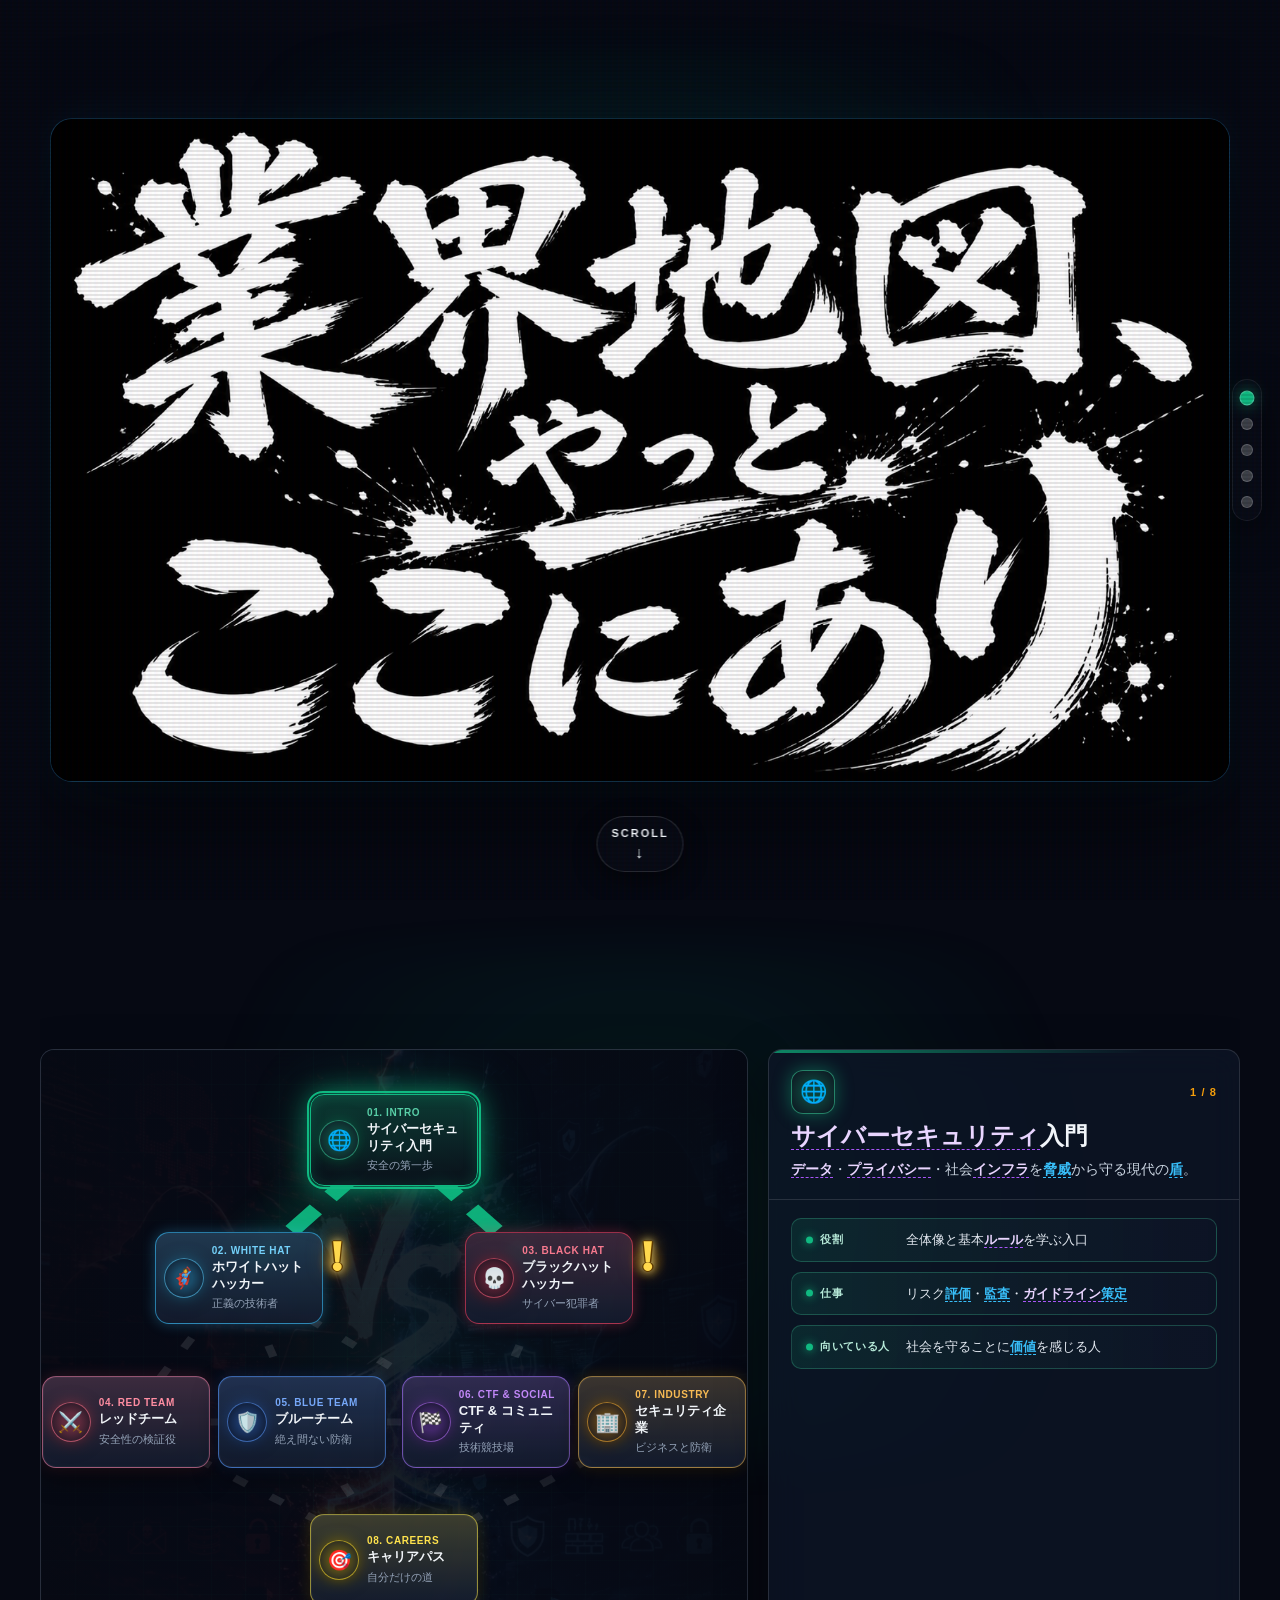
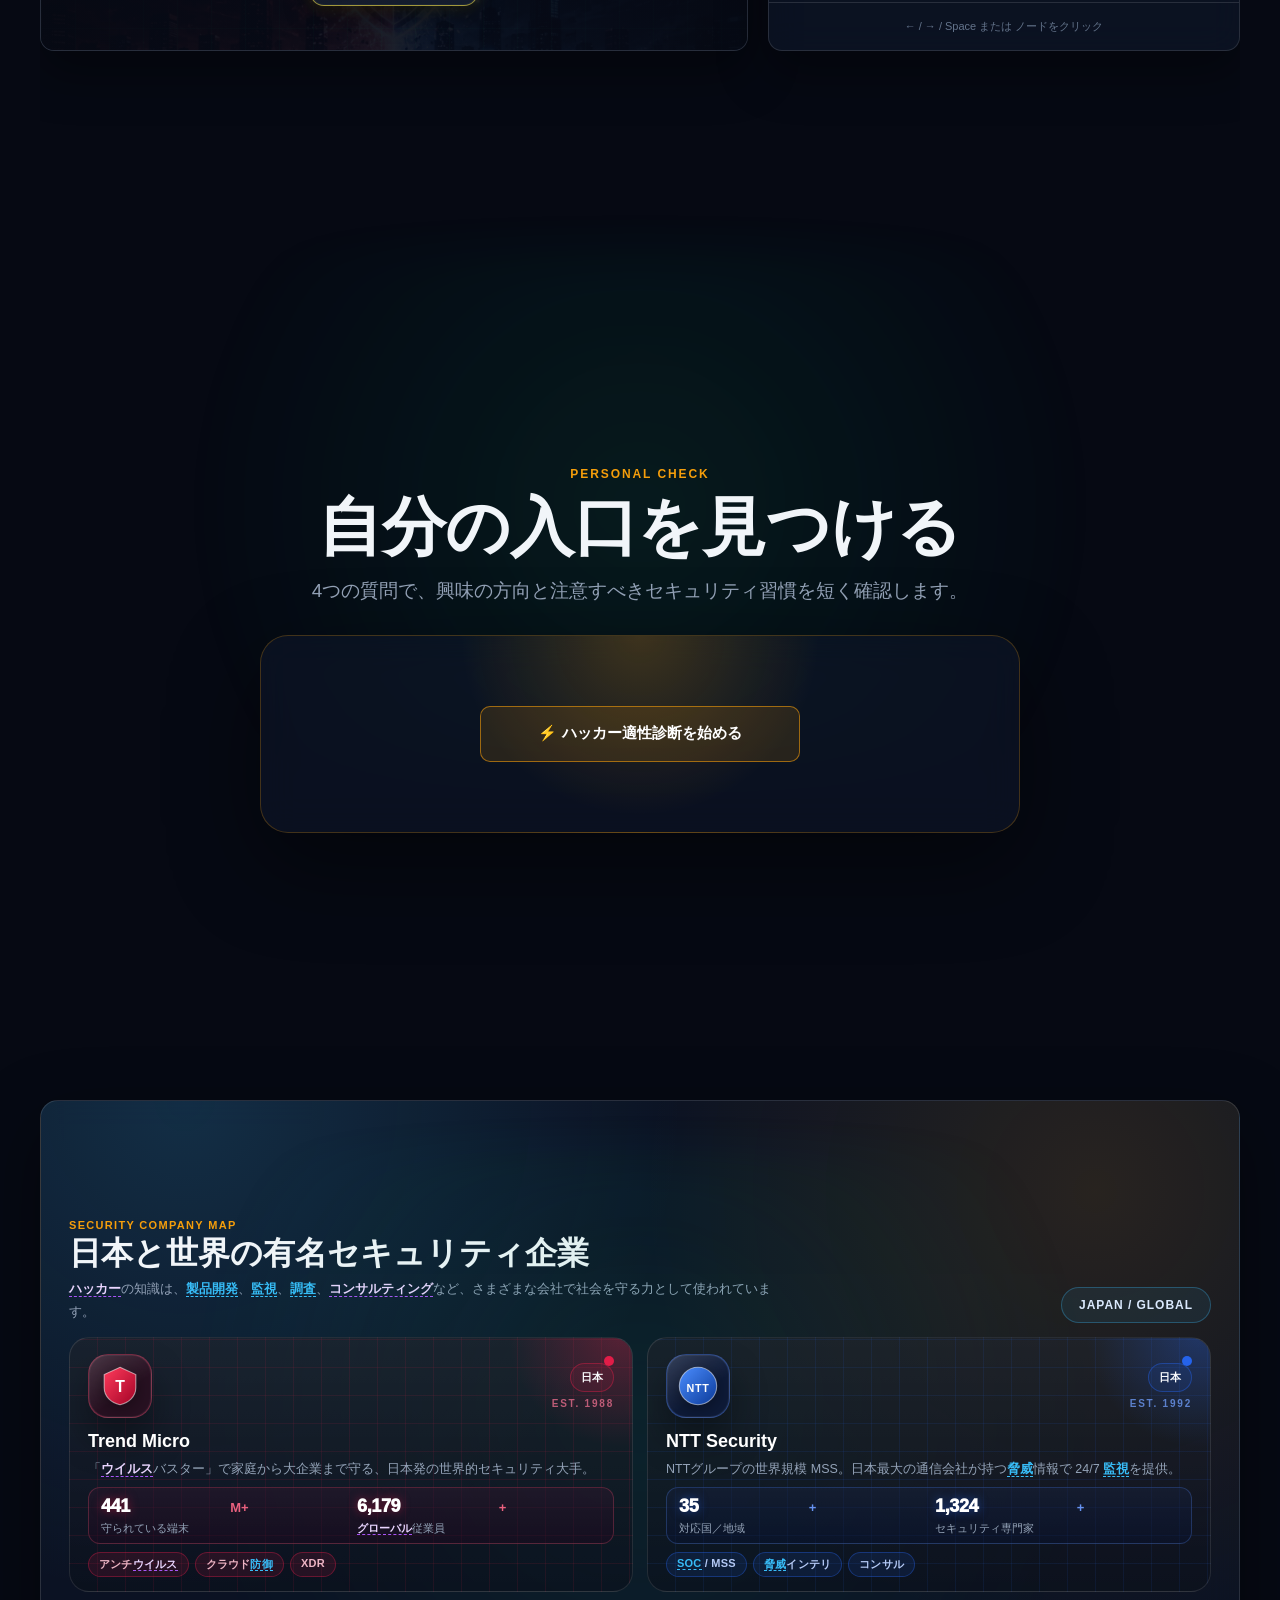
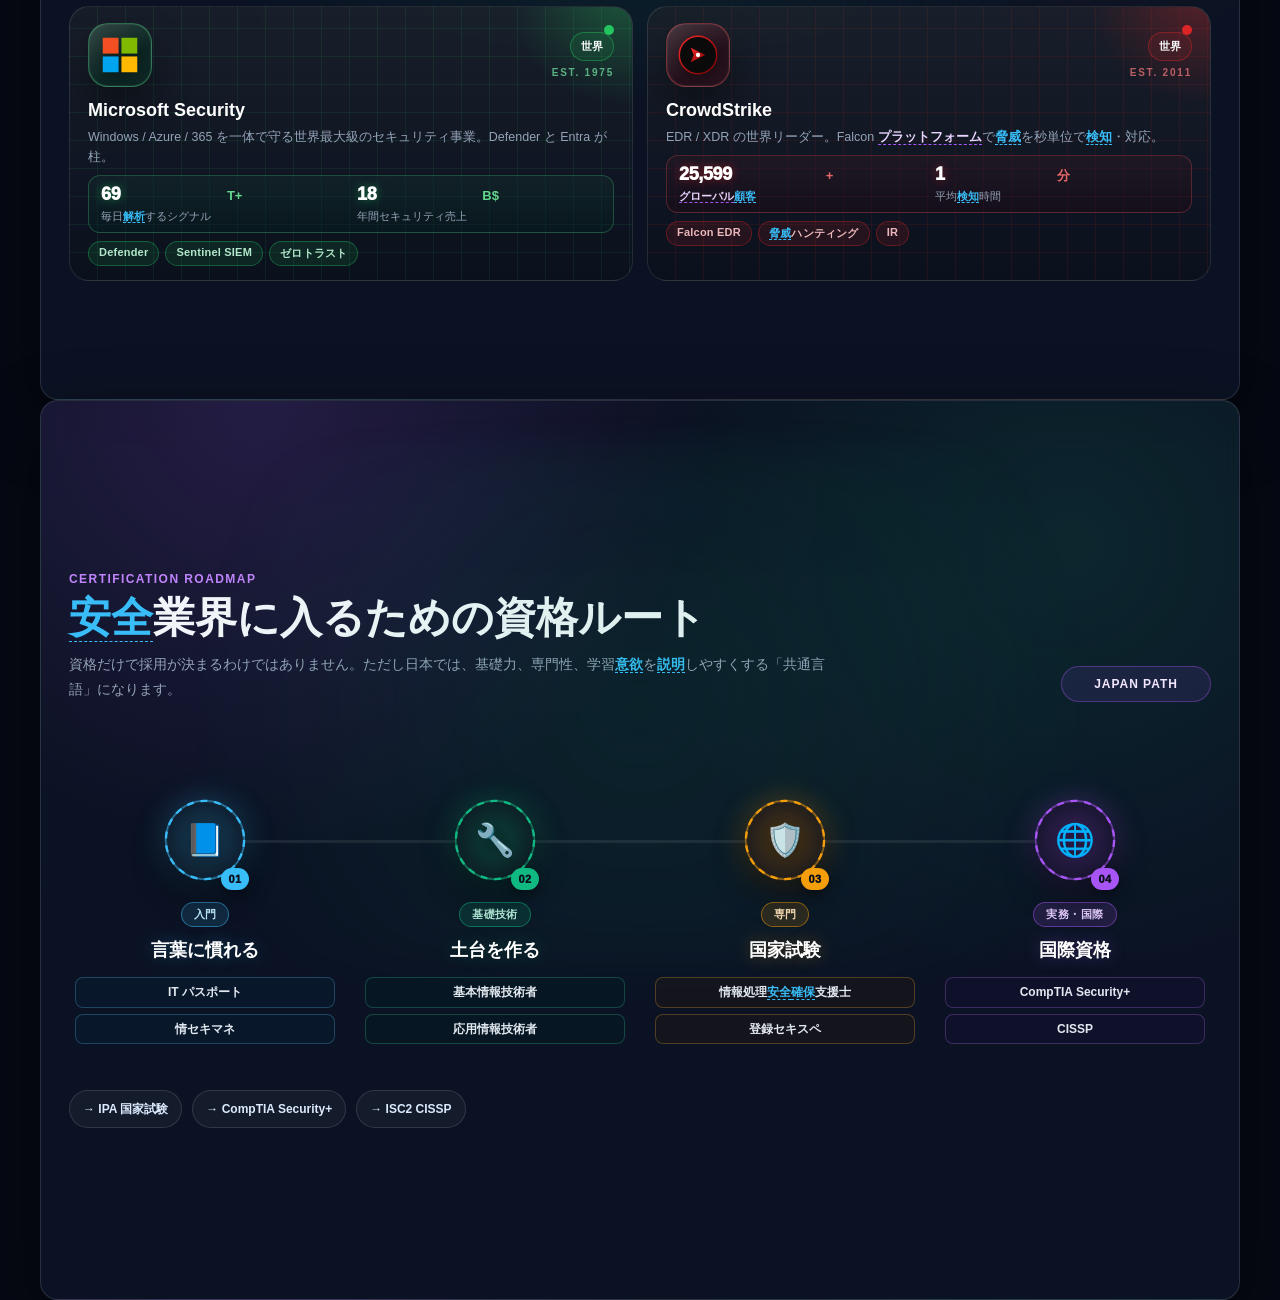
==== commit cf0a1017: "Keep glossary hover active after node changes" ====
--- a/templates/hacker_map.html
+++ b/templates/hacker_map.html
@@ -2658,6 +2658,7 @@
 
       /* ============ 2.1 Glossary Hover Tooltip & Dynamic Formatting ============ */
       let activeTooltip = null;
+      let activeTooltipTerm = null;
 
       function hideTooltip() {
         if (activeTooltip) {
@@ -2665,14 +2666,25 @@
           activeTooltip.remove();
           activeTooltip = null;
         }
-      }
-
-      function showTooltip(e) {
-        const termEl = e.target.closest('.glossary-term');
-        if (!termEl) return;
+        activeTooltipTerm = null;
+      }
+
+      function getGlossaryTermFromEvent(e) {
+        const eventTarget = e.target?.closest?.('.glossary-term');
+        if (eventTarget) return eventTarget;
+
+        if (typeof e.clientX === 'number' && typeof e.clientY === 'number') {
+          return document.elementFromPoint(e.clientX, e.clientY)?.closest?.('.glossary-term') || null;
+        }
+
+        return null;
+      }
+
+      function showTooltipForTerm(termEl) {
         const termKey = termEl.dataset.term;
         const item = glossaryDict[termKey];
         if (!item) return;
+        activeTooltipTerm = termEl;
 
         if (!activeTooltip) {
           activeTooltip = document.createElement('div');
@@ -2712,6 +2724,21 @@
 
         activeTooltip.style.left = `${left}px`;
         activeTooltip.style.top = `${top}px`;
+      }
+
+      function showTooltip(e) {
+        const termEl = getGlossaryTermFromEvent(e);
+        if (!termEl) return;
+        showTooltipForTerm(termEl);
+      }
+
+      function handleGlossaryPointerMove(e) {
+        const termEl = getGlossaryTermFromEvent(e);
+        if (termEl) {
+          if (termEl !== activeTooltipTerm) showTooltipForTerm(termEl);
+          return;
+        }
+        if (activeTooltipTerm) hideTooltip();
       }
 
       function bindGlossaryTerms(root = document) {
@@ -2730,6 +2757,8 @@
 
       document.addEventListener('pointerover', showTooltip);
       document.addEventListener('mouseover', showTooltip);
+      document.addEventListener('pointermove', handleGlossaryPointerMove, { passive: true });
+      document.addEventListener('mousemove', handleGlossaryPointerMove, { passive: true });
       document.addEventListener('focusin', showTooltip);
       document.addEventListener('pointerout', (e) => {
         const termEl = e.target.closest('.glossary-term');
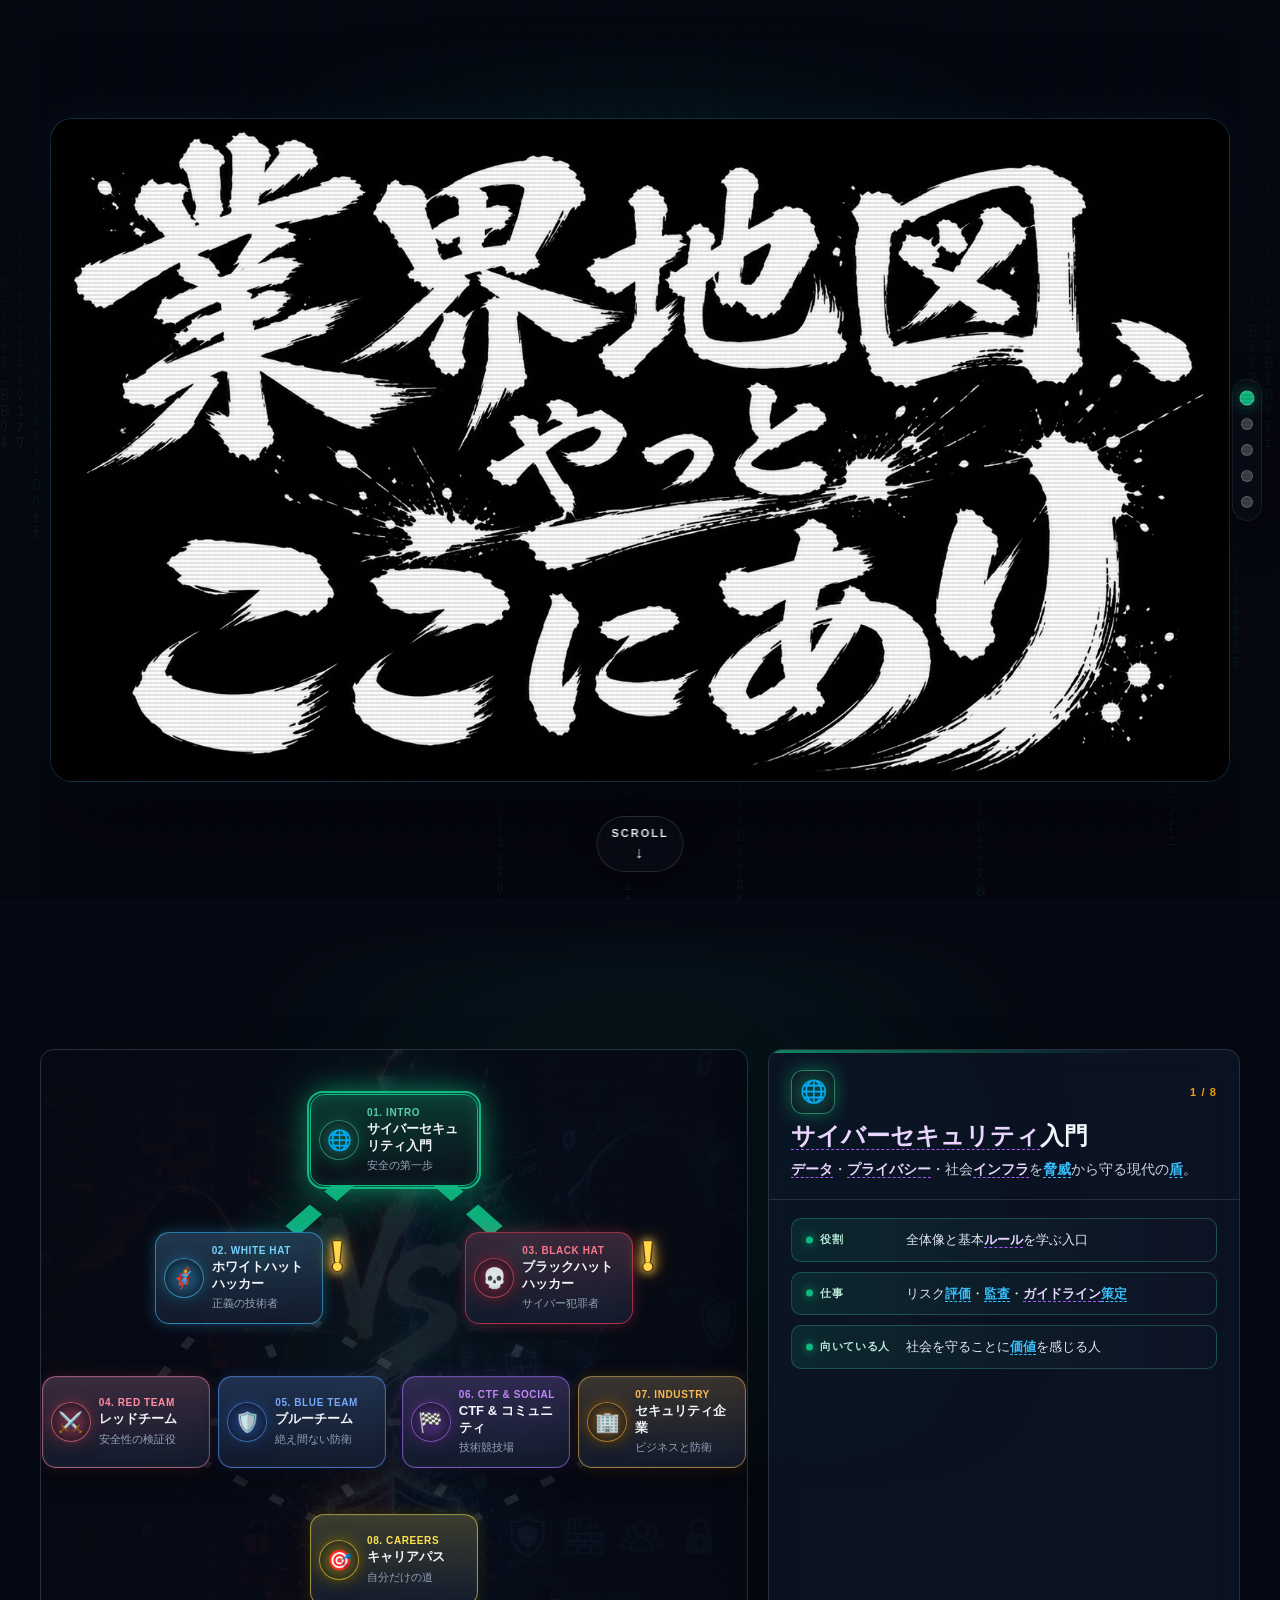
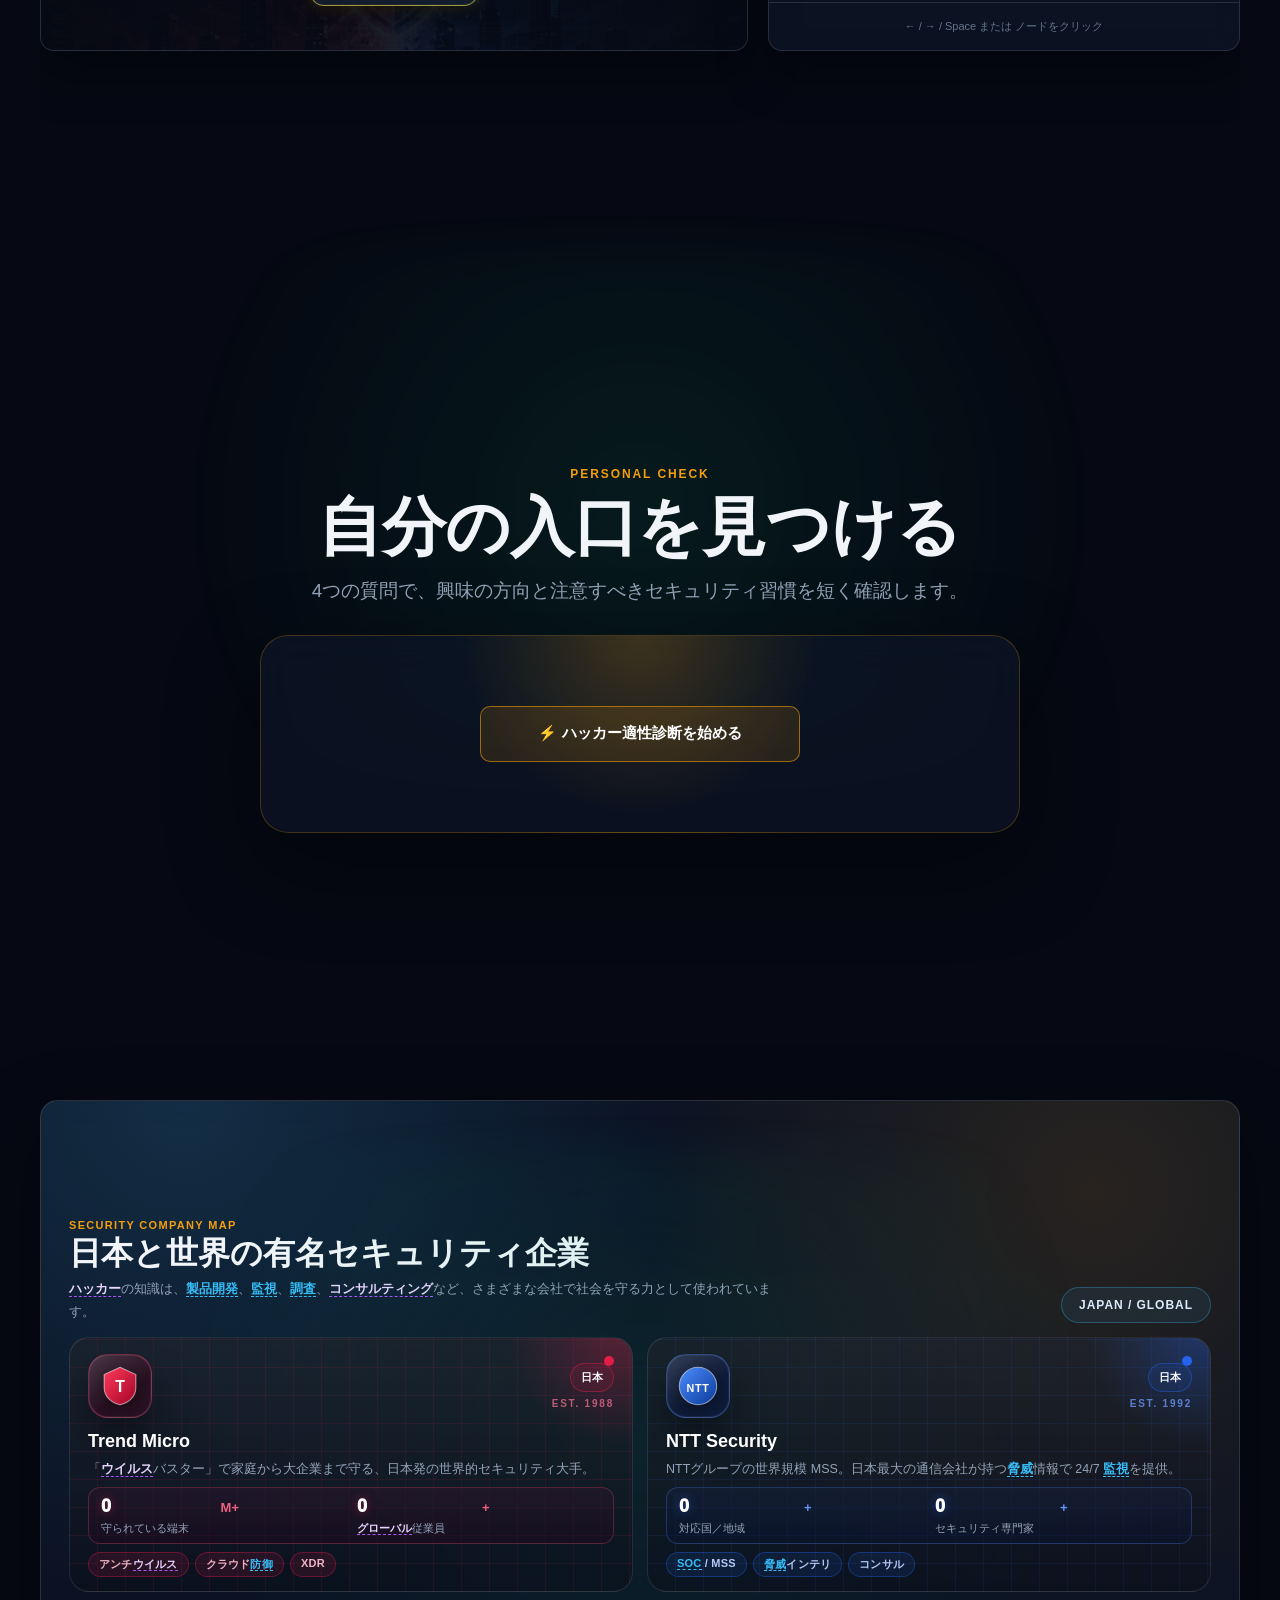
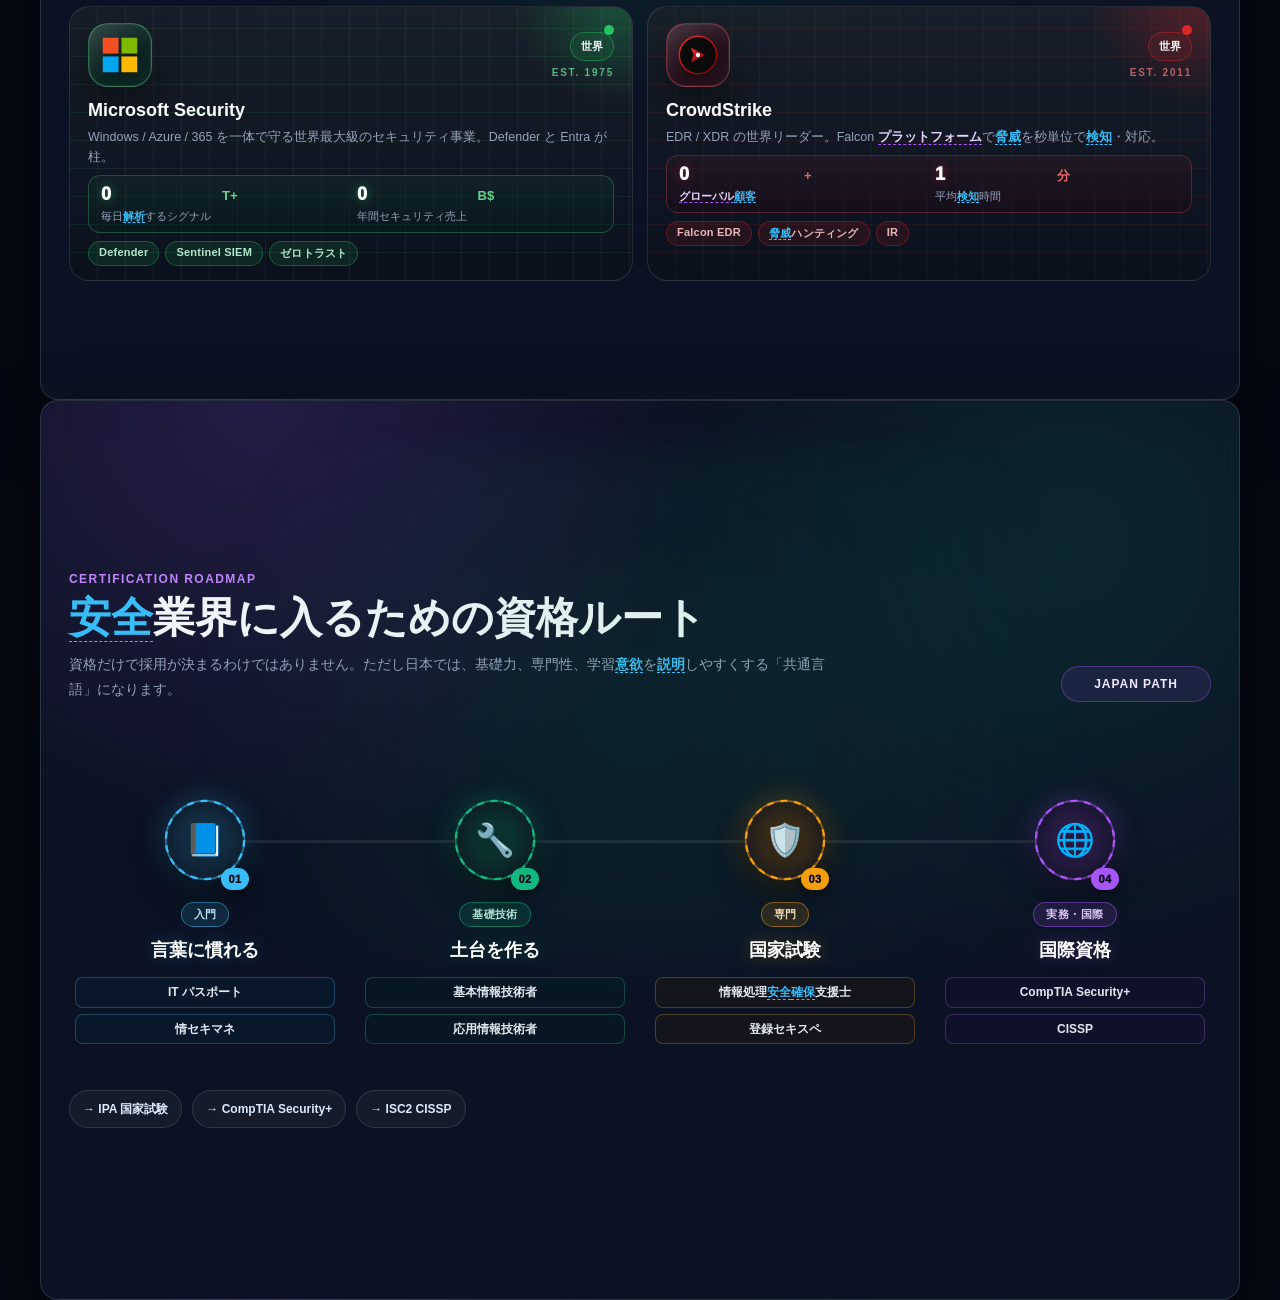
==== commit f826829d: "Replay company stat counters on section entry" ====
--- a/templates/hacker_map.html
+++ b/templates/hacker_map.html
@@ -3359,12 +3359,26 @@
 
       // ===== Animated stat counters (count from 0 when scrolled into view) =====
       (function initStatCounters() {
-        const stats = document.querySelectorAll('.stat-num[data-count]');
+        const stats = Array.from(document.querySelectorAll('.stat-num[data-count]'));
+        const companiesSection = document.getElementById('section-companies');
         if (!stats.length) return;
         const formatNum = (n) => n >= 1000 ? n.toLocaleString('en-US') : String(n);
+        const activeAnimations = new WeakMap();
+        const prefersReducedMotion = window.matchMedia('(prefers-reduced-motion: reduce)').matches;
+
         const animate = (el, target, duration = 1400) => {
+          const runId = Symbol('stat-counter-run');
+          activeAnimations.set(el, runId);
+          el.textContent = '0';
+
+          if (prefersReducedMotion) {
+            el.textContent = formatNum(target);
+            return;
+          }
+
           const start = performance.now();
           const tick = (now) => {
+            if (activeAnimations.get(el) !== runId) return;
             const t = Math.min(1, (now - start) / duration);
             const eased = 1 - Math.pow(1 - t, 3); // easeOutCubic
             el.textContent = formatNum(Math.round(target * eased));
@@ -3372,10 +3386,62 @@
           };
           requestAnimationFrame(tick);
         };
+
+        const playStats = () => {
+          stats.forEach((stat, index) => {
+            const target = parseInt(stat.dataset.count, 10) || 0;
+            window.setTimeout(() => animate(stat, target), index * 70);
+          });
+        };
+
+        const resetStats = () => {
+          stats.forEach(stat => {
+            activeAnimations.set(stat, null);
+            stat.textContent = '0';
+          });
+        };
+
+        let replayTimer = null;
+        const replayStats = (delay = 0) => {
+          if (replayTimer) window.clearTimeout(replayTimer);
+          resetStats();
+          replayTimer = window.setTimeout(() => {
+            replayTimer = null;
+            playStats();
+          }, delay);
+        };
+
+        if (companiesSection) {
+          let isCompaniesVisible = false;
+          document.querySelectorAll('.side-nav-dot[data-target="section-companies"], a[href="#section-companies"]').forEach(link => {
+            link.addEventListener('click', () => replayStats(260));
+          });
+
+          const io = new IntersectionObserver((entries) => {
+            for (const entry of entries) {
+              if (entry.target !== companiesSection) continue;
+              if (entry.isIntersecting && !isCompaniesVisible) {
+                isCompaniesVisible = true;
+                replayStats();
+              } else if (!entry.isIntersecting && isCompaniesVisible) {
+                isCompaniesVisible = false;
+                resetStats();
+              }
+            }
+          }, { threshold: 0.35 });
+
+          resetStats();
+          io.observe(companiesSection);
+          return;
+        }
+
         const io = new IntersectionObserver((entries) => {
           for (const e of entries) {
-            if (!e.isIntersecting || e.target.dataset.counted === '1') continue;
-            e.target.dataset.counted = '1';
+            if (!e.isIntersecting) {
+              activeAnimations.set(e.target, null);
+              e.target.textContent = '0';
+              continue;
+            }
             const target = parseInt(e.target.dataset.count, 10) || 0;
             animate(e.target, target);
           }
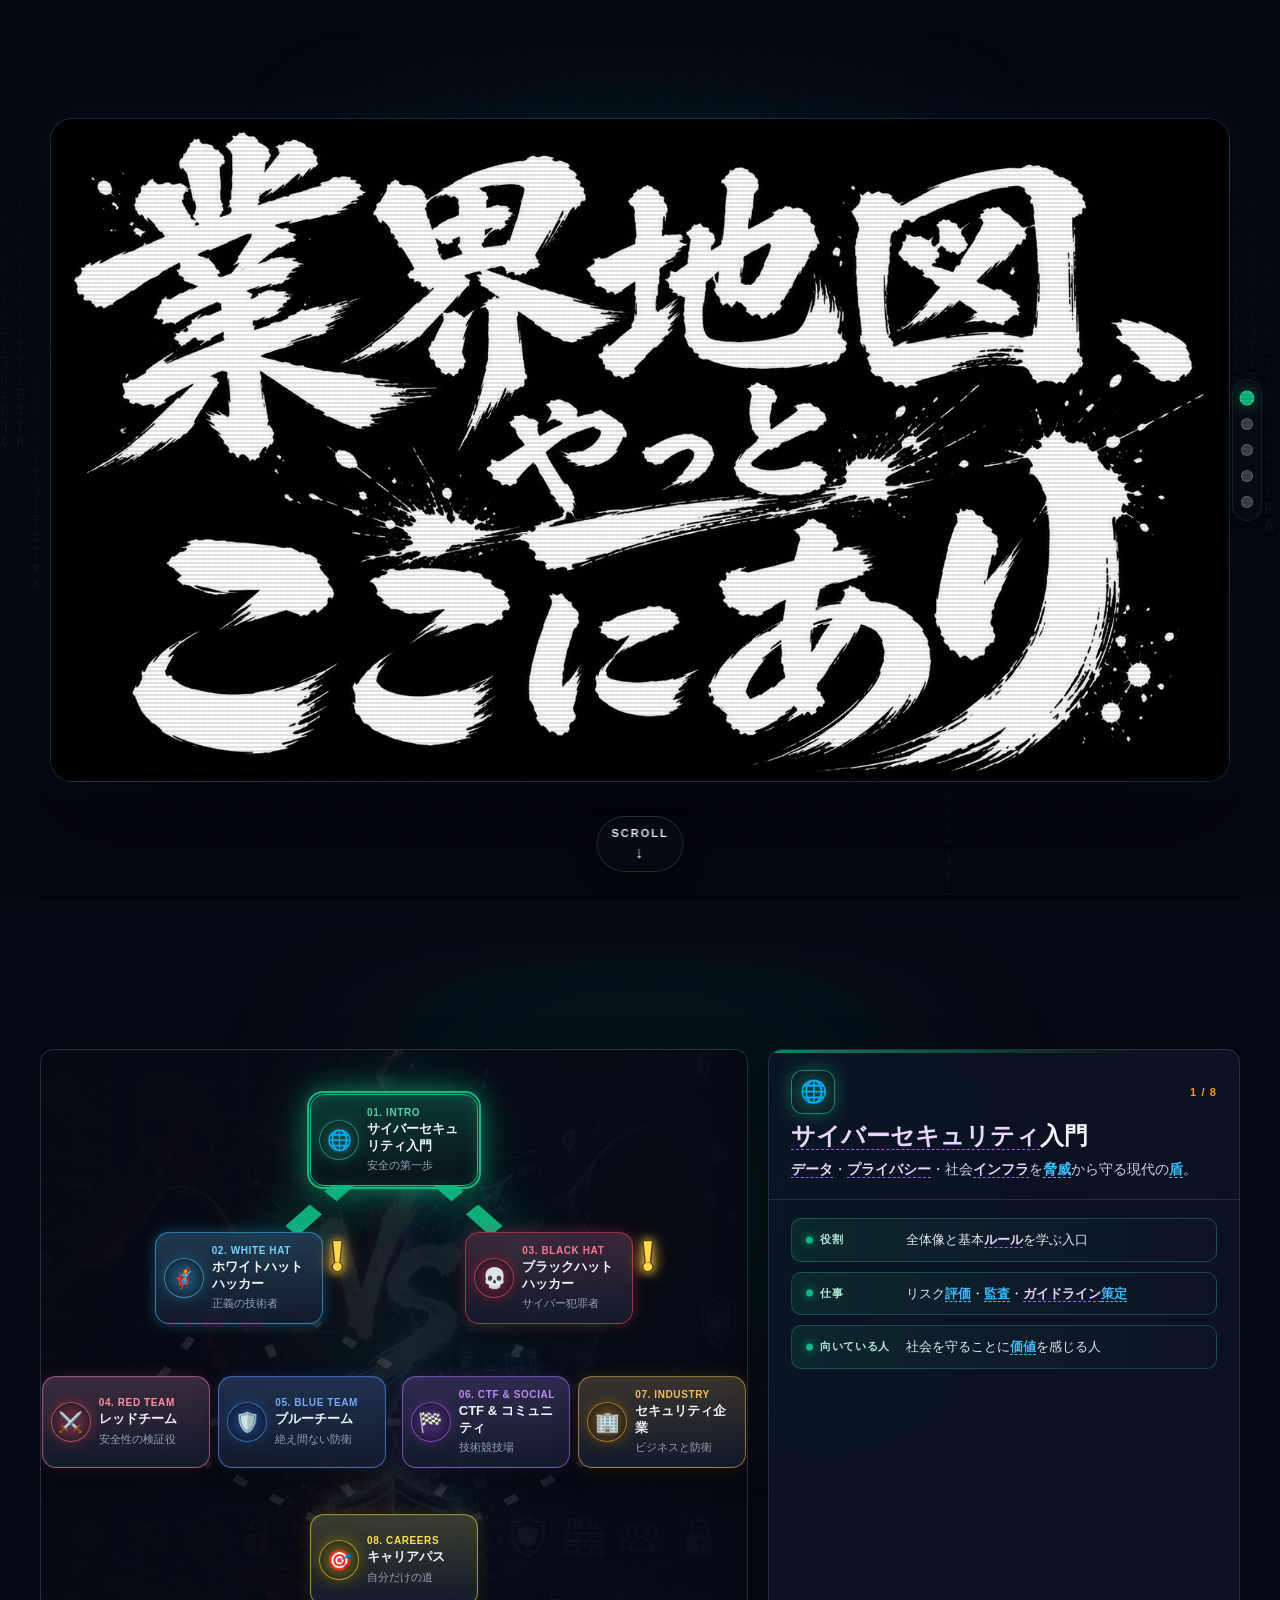
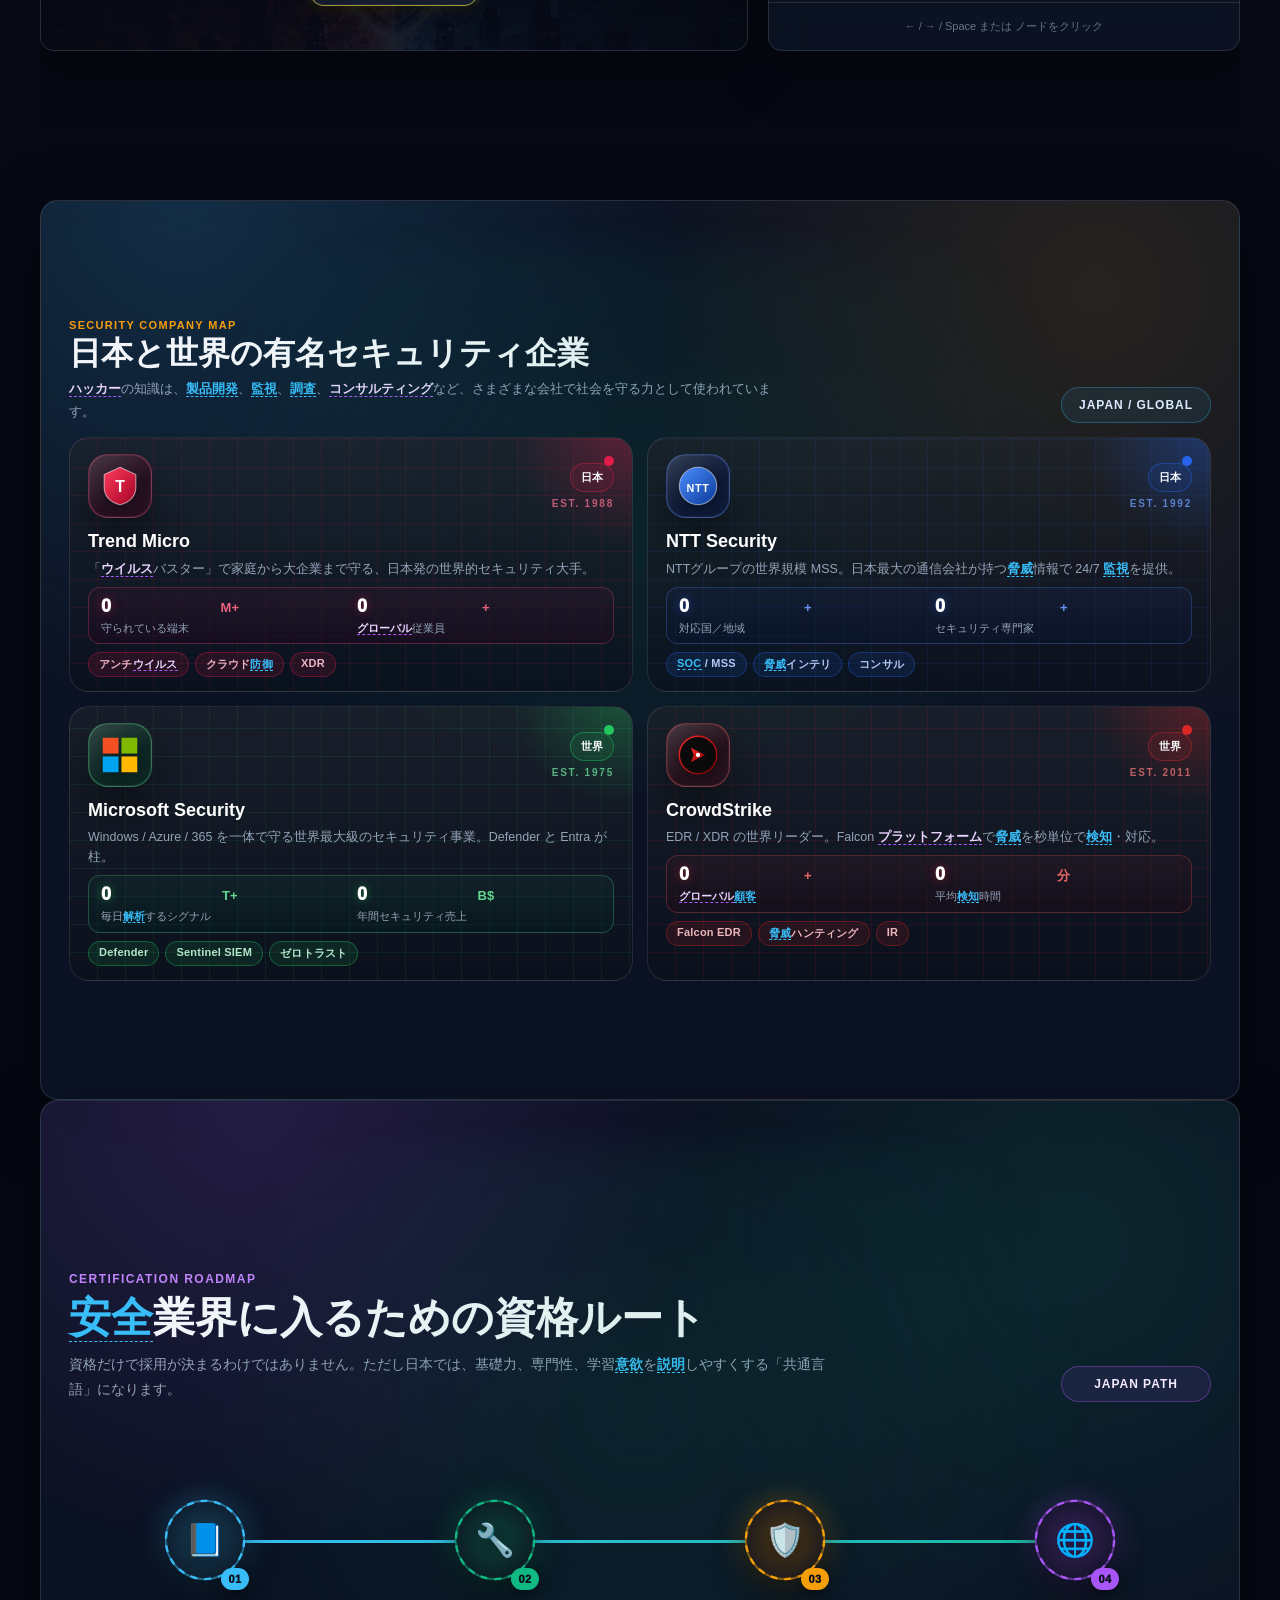
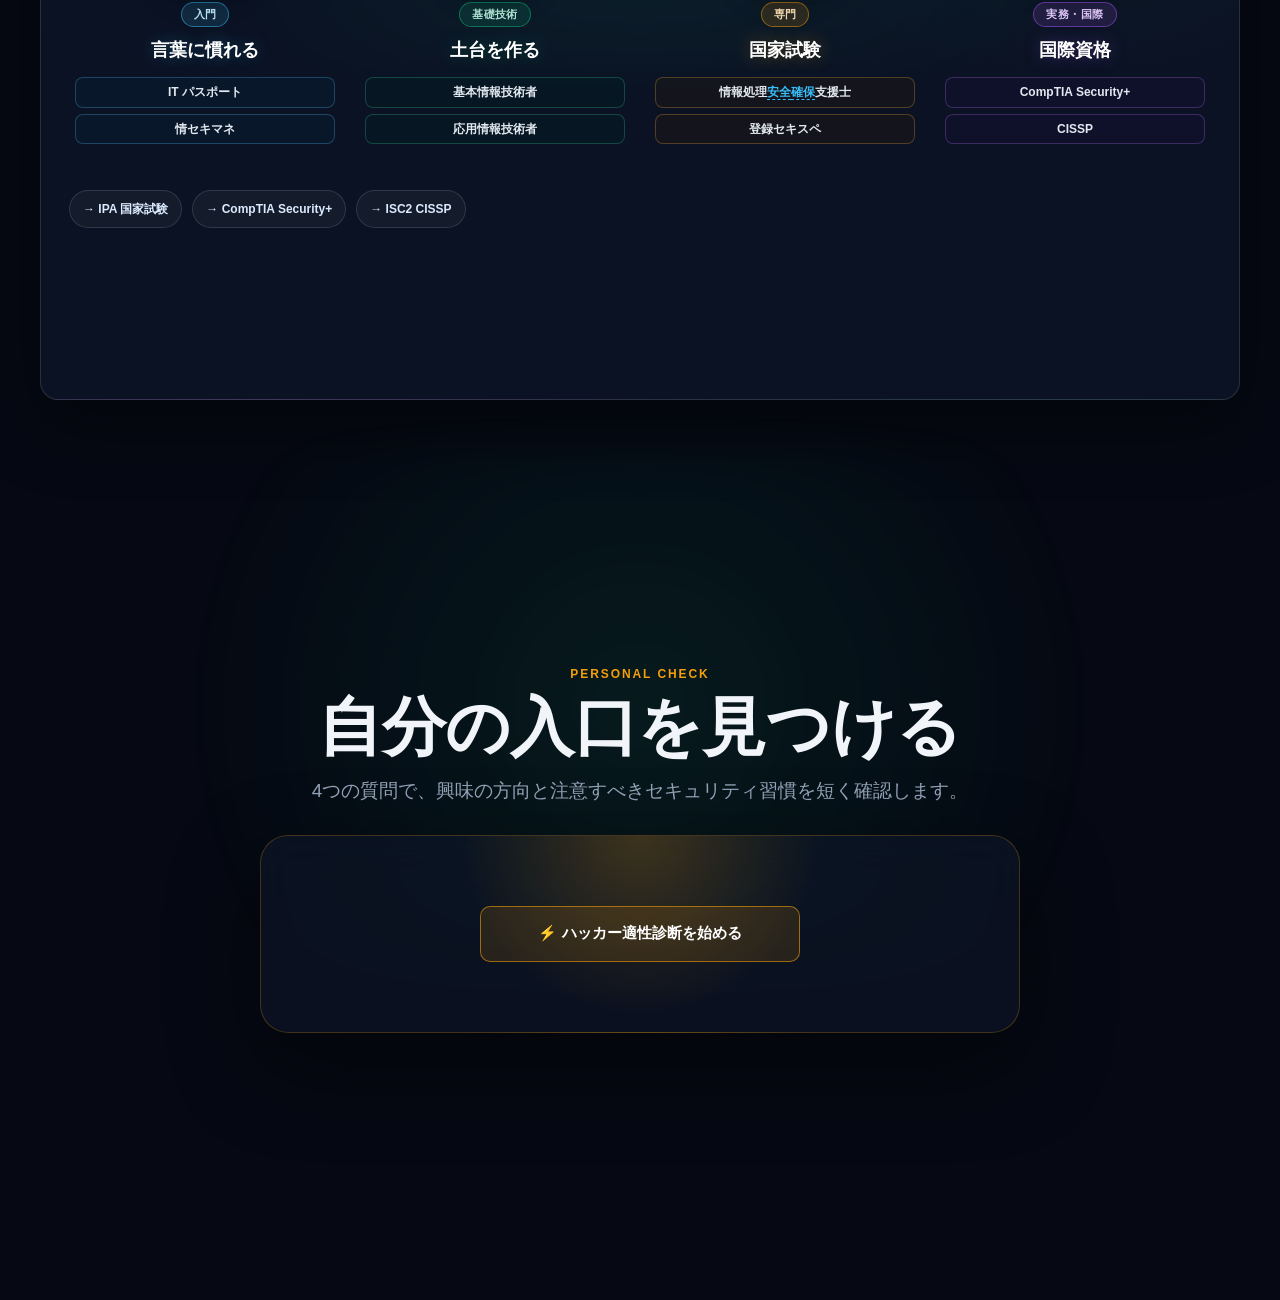
==== commit 68c87686: "Refactor hacker_map: data-driven cards, external CSS/JS, reorder sections - Companies and certificat" ====
--- a/templates/hacker_map.html
+++ b/templates/hacker_map.html
@@ -4,1992 +4,7 @@
     <meta charset="UTF-8" />
     <meta name="viewport" content="width=device-width, initial-scale=1.0" />
     <title>ハッカーの業界地図</title>
-    <style>
-      :root {
-        color-scheme: dark;
-        --bg: #060913;
-        --text: #f1f5f9;
-        --muted: #94a3b8;
-        --line: rgba(255, 255, 255, 0.12);
-        --panel: rgba(15, 23, 42, 0.65);
-        --panel-strong: rgba(30, 41, 59, 0.85);
-        --blue: #38bdf8;
-        --gold: #f59e0b;
-        --green: #10b981;
-        --pink: #f43f5e;
-        --purple: #a855f7;
-        --active: var(--blue);
-      }
-
-      * {
-        box-sizing: border-box;
-      }
-
-      html {
-        scroll-behavior: smooth;
-        /* scroll-snap removed: it caused long content (companies, certifications)
-           to be "pulled back" mid-scroll. Smooth scroll is still on for anchor nav. */
-      }
-
-      body {
-        margin: 0;
-        min-height: 100vh;
-        overflow-x: hidden;
-        background-color: var(--bg);
-        color: var(--text);
-        font-family: -apple-system, BlinkMacSystemFont, "Segoe UI", "Hiragino Sans", sans-serif;
-        transition: background 260ms ease;
-        position: relative;
-      }
-
-      /* Matrix Digital Rain Canvas */
-      #matrixCanvas {
-        position: fixed;
-        inset: 0;
-        z-index: -2;
-        pointer-events: none;
-        opacity: 0.12;
-      }
-
-      /* Glowing scan line overlay */
-      body::after {
-        content: "";
-        position: fixed;
-        inset: 0;
-        pointer-events: none;
-        background: linear-gradient(rgba(18, 16, 16, 0) 50%, rgba(0, 0, 0, 0.25) 50%), linear-gradient(90deg, rgba(255, 0, 0, 0.06), rgba(0, 255, 0, 0.02), rgba(0, 0, 255, 0.06));
-        background-size: 100% 4px, 6px 100%;
-        z-index: 9999;
-        opacity: 0.4;
-      }
-
-      .shell {
-        width: 100%;
-        margin: 0;
-        padding: 0;
-        position: relative;
-        z-index: 1;
-      }
-
-      .story-panel {
-        width: min(1200px, calc(100% - 44px));
-        min-height: 100svh;
-        margin: 0 auto;
-        padding: clamp(46px, 7vh, 84px) 0;
-        position: relative;
-        display: grid;
-        align-content: center;
-        overflow: clip;
-      }
-
-      .story-panel::before {
-        content: "";
-        position: absolute;
-        inset: 5vh -8vw auto;
-        height: 58vh;
-        border-radius: 999px;
-        background: radial-gradient(circle, color-mix(in srgb, var(--active) 13%, transparent), transparent 62%);
-        filter: blur(24px);
-        opacity: 0.78;
-        pointer-events: none;
-      }
-
-      /* ===== Right-side section navigation ===== */
-      .side-nav {
-        position: fixed;
-        top: 50%;
-        right: 18px;
-        transform: translateY(-50%);
-        z-index: 50;
-        display: grid;
-        gap: 14px;
-        padding: 12px 8px;
-        border-radius: 999px;
-        background: rgba(11, 15, 26, 0.55);
-        border: 1px solid rgba(255, 255, 255, 0.08);
-        backdrop-filter: blur(10px);
-        box-shadow: 0 12px 36px rgba(0, 0, 0, 0.5);
-      }
-
-      .side-nav-dot {
-        position: relative;
-        display: block;
-        width: 12px;
-        height: 12px;
-        border-radius: 50%;
-        background: rgba(255, 255, 255, 0.22);
-        border: 1px solid rgba(255, 255, 255, 0.18);
-        transition: background 180ms ease, transform 180ms ease, border-color 180ms ease;
-      }
-
-      .side-nav-dot:hover {
-        background: color-mix(in srgb, var(--active) 60%, white 20%);
-        transform: scale(1.2);
-      }
-
-      .side-nav-dot.is-active {
-        background: var(--active);
-        border-color: color-mix(in srgb, var(--active) 80%, white 20%);
-        box-shadow: 0 0 12px color-mix(in srgb, var(--active) 60%, transparent);
-        transform: scale(1.25);
-      }
-
-      .side-nav-label {
-        position: absolute;
-        top: 50%;
-        right: calc(100% + 12px);
-        transform: translateY(-50%) translateX(6px);
-        white-space: nowrap;
-        padding: 4px 10px;
-        border-radius: 6px;
-        background: rgba(11, 15, 26, 0.92);
-        border: 1px solid rgba(255, 255, 255, 0.1);
-        color: var(--text);
-        font-size: 11px;
-        font-weight: 700;
-        letter-spacing: 0.04em;
-        opacity: 0;
-        pointer-events: none;
-        transition: opacity 160ms ease, transform 160ms ease;
-      }
-
-      .side-nav-dot:hover .side-nav-label,
-      .side-nav-dot:focus-visible .side-nav-label {
-        opacity: 1;
-        transform: translateY(-50%) translateX(0);
-      }
-
-      /* ===== Intro scroll hint ===== */
-      .scroll-hint {
-        position: absolute;
-        left: 50%;
-        bottom: 28px;
-        transform: translateX(-50%);
-        z-index: 2;
-        display: grid;
-        justify-items: center;
-        gap: 6px;
-        padding: 10px 14px;
-        border-radius: 999px;
-        background: rgba(11, 15, 26, 0.55);
-        border: 1px solid rgba(255, 255, 255, 0.14);
-        color: var(--text);
-        text-decoration: none;
-        font-size: 11px;
-        font-weight: 800;
-        letter-spacing: 0.18em;
-        backdrop-filter: blur(8px);
-        animation: scrollHintFloat 1.8s ease-in-out infinite;
-        box-shadow: 0 8px 24px rgba(0, 0, 0, 0.45);
-      }
-
-      .scroll-hint:hover,
-      .scroll-hint:focus-visible {
-        outline: none;
-        border-color: color-mix(in srgb, var(--active) 70%, white 20%);
-        color: color-mix(in srgb, var(--active) 60%, white 40%);
-      }
-
-      .scroll-hint-arrow {
-        font-size: 16px;
-        line-height: 1;
-      }
-
-      @keyframes scrollHintFloat {
-        0%, 100% { transform: translateX(-50%) translateY(0); opacity: 0.85; }
-        50%      { transform: translateX(-50%) translateY(6px); opacity: 1; }
-      }
-
-      @media (prefers-reduced-motion: reduce) {
-        .scroll-hint { animation: none; }
-      }
-
-      @media (max-width: 760px) {
-        .side-nav {
-          right: 10px;
-          gap: 10px;
-          padding: 10px 6px;
-        }
-        .side-nav-dot { width: 10px; height: 10px; }
-        .scroll-hint { bottom: 18px; padding: 8px 12px; font-size: 10px; }
-      }
-
-      .chapter-copy {
-        position: relative;
-        z-index: 1;
-        display: grid;
-        gap: 12px;
-        max-width: 780px;
-        margin-bottom: 28px;
-      }
-
-      .chapter-kicker {
-        margin: 0;
-        color: var(--gold);
-        font-size: 12px;
-        font-weight: 900;
-        letter-spacing: 0.16em;
-      }
-
-      .chapter-title {
-        margin: 0;
-        font-size: clamp(34px, 5vw, 64px);
-        line-height: 1.08;
-        font-weight: 950;
-        letter-spacing: -0.01em;
-      }
-
-      .chapter-lead {
-        margin: 0;
-        color: var(--muted);
-        font-size: clamp(15px, 1.7vw, 19px);
-        line-height: 1.8;
-      }
-
-      .topbar {
-        display: flex;
-        justify-content: space-between;
-        align-items: center;
-        gap: 16px;
-        margin-bottom: 28px;
-      }
-
-      .back-link {
-        color: #38bdf8;
-        text-decoration: none;
-        font-size: 14px;
-        font-weight: 700;
-        display: flex;
-        align-items: center;
-        gap: 6px;
-        transition: color 180ms ease;
-      }
-
-      .back-link:hover {
-        color: #7dd3fc;
-      }
-
-      .mode-label {
-        padding: 6px 14px;
-        border: 1px solid color-mix(in srgb, var(--active) 50%, transparent);
-        border-radius: 999px;
-        background: color-mix(in srgb, var(--active) 13%, transparent);
-        color: #f8fafc;
-        font-size: 12px;
-        font-weight: 800;
-        letter-spacing: 0.05em;
-        box-shadow: 0 0 10px color-mix(in srgb, var(--active) 30%, transparent);
-      }
-
-      .hero-image-slot {
-        aspect-ratio: 1672 / 941;
-        width: min(1180px, 100%);
-        min-height: 0;
-        margin: 0 auto;
-        border: 1px solid rgba(56, 189, 248, 0.18);
-        border-radius: 22px;
-        background:
-          linear-gradient(135deg, rgba(56, 189, 248, 0.08), transparent 44%),
-          rgba(15, 23, 42, 0.28);
-        backdrop-filter: blur(8px);
-        overflow: hidden;
-        box-shadow: 0 34px 100px rgba(0, 0, 0, 0.58), 0 0 50px rgba(56, 189, 248, 0.08);
-        position: relative;
-        z-index: 1;
-      }
-
-      .hero-image-slot img {
-        display: block;
-        width: 100%;
-        height: 100%;
-        object-fit: cover;
-        background: rgba(2, 6, 23, 0.54);
-      }
-
-      .hero {
-        display: grid;
-        grid-template-columns: minmax(320px, 1fr) 320px;
-        gap: 24px;
-        align-items: end;
-        margin-bottom: 22px;
-      }
-
-      .eyebrow {
-        margin: 0 0 8px;
-        color: var(--gold);
-        font-size: 13px;
-        font-weight: 850;
-        letter-spacing: 0.1em;
-      }
-
-      h1 {
-        margin: 0;
-        max-width: 800px;
-        font-size: clamp(36px, 5vw, 68px);
-        line-height: 1.1;
-        letter-spacing: -0.02em;
-        font-weight: 900;
-        text-shadow: 0 0 20px color-mix(in srgb, var(--active) 20%, transparent);
-      }
-
-      .lead {
-        margin: 12px 0 0;
-        max-width: 760px;
-        color: var(--muted);
-        font-size: 16px;
-        line-height: 1.7;
-      }
-
-      .memo {
-        position: relative;
-        overflow: hidden;
-        padding: 18px;
-        border: 1px solid var(--line);
-        border-radius: 12px;
-        background: var(--panel);
-        backdrop-filter: blur(12px);
-        box-shadow: 0 20px 40px rgba(0, 0, 0, 0.4);
-      }
-
-      .memo::after {
-        content: "";
-        position: absolute;
-        inset: auto -20% -55% 20%;
-        height: 120px;
-        background: radial-gradient(circle, color-mix(in srgb, var(--active) 40%, transparent), transparent 60%);
-        filter: blur(10px);
-        pointer-events: none;
-      }
-
-      .memo h2 {
-        margin: 0 0 8px;
-        color: #ffffff;
-        font-size: 14px;
-        font-weight: 700;
-        letter-spacing: 0.05em;
-      }
-
-      .memo p {
-        position: relative;
-        z-index: 1;
-        margin: 0;
-        color: #e2e8f0;
-        font-size: 14px;
-        line-height: 1.6;
-      }
-
-      .progress-dots {
-        display: flex;
-        gap: 8px;
-        margin: 0 0 16px;
-        position: relative;
-        z-index: 1;
-      }
-
-      .progress-dot {
-        width: 32px;
-        height: 6px;
-        border: 0;
-        border-radius: 999px;
-        background: rgba(255, 255, 255, 0.15);
-        cursor: pointer;
-        transition: width 180ms ease, background 180ms ease, box-shadow 180ms ease;
-      }
-
-      .progress-dot.active {
-        width: 54px;
-        background: var(--active);
-        box-shadow: 0 0 15px color-mix(in srgb, var(--active) 65%, transparent);
-      }
-
-      .workspace {
-        display: grid;
-        grid-template-columns: minmax(520px, 1.2fr) minmax(330px, 0.8fr);
-        gap: 20px;
-        align-items: stretch;
-        position: relative;
-        z-index: 1;
-      }
-
-      .map-card,
-      .detail-card {
-        border: 1px solid var(--line);
-        border-radius: 14px;
-        background: var(--panel);
-        backdrop-filter: blur(16px);
-        box-shadow: 0 20px 50px rgba(0, 0, 0, 0.4);
-      }
-
-      .map-card {
-        position: relative;
-        min-height: 600px;
-        overflow: hidden;
-      }
-
-      .map-card::before {
-        content: "";
-        position: absolute;
-        inset: 0;
-        background: url("/static/images/hacker_vs_whitehacker.jpg") center / cover no-repeat;
-        opacity: 0.2;
-        filter: saturate(0.85) contrast(1.08);
-        pointer-events: none;
-      }
-
-      .map-card::after {
-        content: "";
-        position: absolute;
-        inset: 0;
-        background:
-          linear-gradient(90deg, rgba(6, 9, 19, 0.88), rgba(6, 9, 19, 0.58) 48%, rgba(6, 9, 19, 0.88)),
-          radial-gradient(circle at 50% 50%, color-mix(in srgb, var(--active) 14%, transparent), transparent 46%),
-          linear-gradient(color-mix(in srgb, var(--active) 6%, transparent) 1px, transparent 1px),
-          linear-gradient(90deg, color-mix(in srgb, var(--active) 6%, transparent) 1px, transparent 1px);
-        background-size: auto, auto, 34px 34px, 34px 34px;
-        pointer-events: none;
-      }
-
-      .map-stage {
-        position: relative;
-        z-index: 1;
-        height: 100%;
-        min-height: 600px;
-        padding: 24px;
-      }
-
-      .edge-layer {
-        position: absolute;
-        inset: 0;
-        width: 100%;
-        height: 100%;
-        pointer-events: none;
-      }
-
-      .edge {
-        stroke: rgba(255, 255, 255, 0.1);
-        stroke-width: 1.2;
-        stroke-dasharray: 2 4;
-        transition: stroke 200ms ease, stroke-width 200ms ease, opacity 200ms ease, filter 200ms ease;
-      }
-
-      .edge.active {
-        stroke: var(--active);
-        stroke-width: 2.4;
-        stroke-dasharray: 5 3;
-        animation: edgeFlow 0.9s linear infinite;
-        opacity: 0.95;
-        filter: drop-shadow(0 0 4px color-mix(in srgb, var(--active) 70%, transparent));
-      }
-
-      @keyframes edgeFlow {
-        to { stroke-dashoffset: -18; }
-      }
-
-      /* ===== Node button (upgraded) ===== */
-      .map-node-button {
-        --node-color: #69a7ff;
-        position: absolute;
-        width: 168px;
-        min-height: 92px;
-        padding: 10px 12px 10px 56px;
-        transform: translate(-50%, -50%);
-        border: 1px solid color-mix(in srgb, var(--node-color) 45%, rgba(148, 197, 255, 0.3));
-        border-radius: 14px;
-        background:
-          linear-gradient(180deg, color-mix(in srgb, var(--node-color) 14%, rgba(255, 255, 255, 0.06)), rgba(255, 255, 255, 0.02)),
-          rgba(15, 23, 42, 0.92);
-        color: var(--text);
-        text-align: left;
-        cursor: pointer;
-        backdrop-filter: blur(8px);
-        opacity: 0;
-        animation: nodeFadeIn 600ms ease-out forwards;
-        transition: transform 220ms ease, border-color 220ms ease, background 220ms ease, box-shadow 220ms ease;
-        box-shadow:
-          0 10px 26px rgba(0, 0, 0, 0.45),
-          0 0 0 1px rgba(255, 255, 255, 0.04) inset,
-          0 0 16px color-mix(in srgb, var(--node-color) 18%, transparent);
-      }
-
-      @keyframes nodeFadeIn {
-        from { opacity: 0; filter: blur(5px); transform: translate(-50%, -40%); }
-        to   { opacity: 1; filter: blur(0);  transform: translate(-50%, -50%); }
-      }
-
-      .map-node-button:hover,
-      .map-node-button:focus-visible {
-        outline: none;
-        transform: translate(-50%, -50%) scale(1.06);
-        border-color: color-mix(in srgb, var(--node-color) 85%, white 15%);
-        box-shadow:
-          0 14px 32px rgba(0, 0, 0, 0.5),
-          0 0 24px color-mix(in srgb, var(--node-color) 55%, transparent);
-      }
-
-      .map-node-button.active {
-        border-color: var(--node-color);
-        background:
-          linear-gradient(180deg, color-mix(in srgb, var(--node-color) 26%, transparent), transparent),
-          rgba(11, 15, 26, 0.96);
-        box-shadow:
-          0 0 26px color-mix(in srgb, var(--node-color) 65%, transparent),
-          0 0 60px color-mix(in srgb, var(--node-color) 30%, transparent),
-          inset 0 0 14px color-mix(in srgb, var(--node-color) 22%, transparent);
-        z-index: 3;
-      }
-
-      .map-node-button.related {
-        border-color: color-mix(in srgb, var(--node-color) 60%, transparent);
-        box-shadow: 0 0 14px color-mix(in srgb, var(--node-color) 30%, transparent);
-      }
-
-      /* big icon disc on the left of the node */
-      .node-icon {
-        position: absolute;
-        left: 8px;
-        top: 50%;
-        transform: translateY(-50%);
-        width: 40px;
-        height: 40px;
-        display: grid;
-        place-items: center;
-        border-radius: 50%;
-        background:
-          radial-gradient(circle, color-mix(in srgb, var(--node-color) 35%, #0a0f1c) 30%, #0a0f1c 100%);
-        color: #fff;
-        font-size: 20px;
-        line-height: 1;
-        box-shadow:
-          inset 0 0 0 1px color-mix(in srgb, var(--node-color) 50%, rgba(255,255,255,0.18)),
-          0 0 14px color-mix(in srgb, var(--node-color) 40%, transparent);
-        filter: drop-shadow(0 2px 6px rgba(0, 0, 0, 0.5));
-      }
-
-      .node-body { display: block; }
-
-      .node-kicker {
-        display: block;
-        margin-bottom: 3px;
-        color: color-mix(in srgb, var(--node-color) 70%, white 30%);
-        font-size: 10px;
-        font-weight: 800;
-        letter-spacing: 0.06em;
-      }
-
-      .node-title {
-        display: block;
-        font-size: 13px;
-        font-weight: 800;
-        line-height: 1.25;
-      }
-
-      .node-risk {
-        display: block;
-        margin-top: 4px;
-        color: var(--muted);
-        font-size: 11px;
-        line-height: 1.35;
-      }
-
-      /* pulsing brand-color ring on active node */
-      .node-pulse {
-        position: absolute;
-        inset: -4px;
-        border-radius: 16px;
-        pointer-events: none;
-        opacity: 0;
-        border: 2px solid var(--node-color);
-      }
-
-      .map-node-button.active .node-pulse {
-        opacity: 1;
-        animation: nodePulseRing 1.8s ease-out infinite;
-      }
-
-      @keyframes nodePulseRing {
-        0%   { transform: scale(1);    opacity: 0.85; }
-        100% { transform: scale(1.25); opacity: 0; }
-      }
-
-      @media (prefers-reduced-motion: reduce) {
-        .map-node-button.active .node-pulse { animation: none; }
-        .edge.active { animation: none; }
-      }
-
-      .news-trigger {
-        position: absolute;
-        z-index: 4;
-        width: 40px;
-        height: 48px;
-        padding: 0;
-        border: 0;
-        border-radius: 999px;
-        background: transparent;
-        color: #ffd84d;
-        cursor: pointer;
-        display: grid;
-        place-items: center;
-        animation: newsPulse 1.8s ease-in-out infinite;
-      }
-
-      .news-trigger.blackhat-news {
-        left: 83%;
-        top: 31%;
-      }
-
-      .news-trigger.whitehat-ai {
-        left: 39%;
-        top: 31%;
-      }
-
-      .news-trigger::before {
-        content: "";
-        position: absolute;
-        inset: 5px 2px 1px;
-        border-radius: 50%;
-        background:
-          radial-gradient(circle, rgba(255, 216, 77, 0.46), rgba(245, 158, 11, 0.14) 38%, transparent 68%);
-        filter: blur(3px);
-        opacity: 0.9;
-        animation: questGlow 2s ease-in-out infinite;
-      }
-
-      .news-trigger::after {
-        content: none;
-      }
-
-      .news-spark {
-        position: relative;
-        z-index: 1;
-        transform: translateY(-4px);
-        font-family: Georgia, "Times New Roman", serif;
-        font-size: 43px;
-        font-weight: 950;
-        line-height: 1;
-        color: #ffd84d;
-        text-shadow:
-          -1.4px 0 #5e3a00,
-          0 1.4px #5e3a00,
-          1.4px 0 #5e3a00,
-          0 -1.4px #5e3a00,
-          0 0 8px rgba(255, 245, 157, 0.95),
-          0 0 16px rgba(245, 158, 11, 0.88),
-          0 0 28px rgba(245, 158, 11, 0.48);
-        animation: questBounce 1.65s ease-in-out infinite;
-      }
-
-      .news-trigger:hover,
-      .news-trigger:focus-visible {
-        outline: none;
-        transform: translateY(-2px) scale(1.08);
-      }
-
-      @keyframes newsPulse {
-        0%, 100% { filter: saturate(1); }
-        50% { filter: saturate(1.3); }
-      }
-
-      @keyframes questGlow {
-        0%, 100% { transform: scale(0.9); opacity: 0.48; }
-        50% { transform: scale(1.16); opacity: 0.95; }
-      }
-
-      @keyframes questBounce {
-        0%, 100% { transform: translateY(-4px) scale(1); }
-        50% { transform: translateY(-9px) scale(1.04); }
-      }
-
-      .detail-card {
-        min-height: 600px;
-        display: grid;
-        grid-template-rows: auto 1fr auto;
-        overflow: hidden;
-        position: relative;
-      }
-
-      /* subtle accent corner using the active color */
-      .detail-card::before {
-        content: "";
-        position: absolute;
-        inset: 0 0 auto 0;
-        height: 3px;
-        background: linear-gradient(90deg, var(--active), transparent 80%);
-        opacity: 0.7;
-        pointer-events: none;
-      }
-
-      .detail-header {
-        padding: 20px 22px 18px;
-        border-bottom: 1px solid var(--line);
-      }
-
-      .detail-header-top {
-        display: flex;
-        align-items: center;
-        justify-content: space-between;
-        gap: 12px;
-        margin-bottom: 8px;
-      }
-
-      .detail-icon {
-        width: 44px;
-        height: 44px;
-        display: grid;
-        place-items: center;
-        border-radius: 12px;
-        background:
-          radial-gradient(circle, color-mix(in srgb, var(--active) 30%, #0a0f1c) 30%, #0a0f1c 100%);
-        font-size: 22px;
-        line-height: 1;
-        box-shadow:
-          inset 0 0 0 1px color-mix(in srgb, var(--active) 50%, rgba(255,255,255,0.18)),
-          0 0 18px color-mix(in srgb, var(--active) 45%, transparent);
-      }
-
-      .step {
-        margin: 0;
-        color: var(--gold);
-        font-size: 11px;
-        font-weight: 850;
-        letter-spacing: 0.1em;
-      }
-
-      .detail-title {
-        margin: 0 0 8px;
-        font-size: 24px;
-        line-height: 1.2;
-        font-weight: 850;
-      }
-
-      .summary {
-        margin: 0;
-        color: #cbd5e1;
-        font-size: 13.5px;
-        line-height: 1.65;
-      }
-
-      .detail-body {
-        padding: 18px 22px;
-        overflow: hidden;
-        align-content: start;
-        display: grid;
-      }
-
-      .info-chips {
-        display: grid;
-        gap: 10px;
-      }
-
-      .chip-box {
-        display: grid;
-        grid-template-columns: 88px 1fr;
-        align-items: center;
-        gap: 12px;
-        padding: 11px 14px;
-        border: 1px solid color-mix(in srgb, var(--active) 22%, rgba(255, 255, 255, 0.08));
-        border-radius: 10px;
-        background: linear-gradient(90deg,
-          color-mix(in srgb, var(--active) 12%, transparent),
-          rgba(15, 23, 42, 0.45));
-        transition: border-color 200ms ease, background 200ms ease;
-      }
-
-      .chip-box:hover {
-        border-color: color-mix(in srgb, var(--active) 50%, transparent);
-        background: linear-gradient(90deg,
-          color-mix(in srgb, var(--active) 20%, transparent),
-          rgba(15, 23, 42, 0.55));
-      }
-
-      .chip-label {
-        position: relative;
-        display: inline-flex;
-        align-items: center;
-        padding-left: 14px;
-        color: color-mix(in srgb, var(--active) 30%, #fff);
-        font-size: 11px;
-        font-weight: 850;
-        letter-spacing: 0.06em;
-        white-space: nowrap;
-      }
-
-      .chip-label::before {
-        content: "";
-        position: absolute;
-        left: 0;
-        top: 50%;
-        transform: translateY(-50%);
-        width: 7px;
-        height: 7px;
-        border-radius: 50%;
-        background: var(--active);
-        box-shadow: 0 0 10px var(--active);
-      }
-
-      .chip-text {
-        margin: 0;
-        color: #e2e8f0;
-        font-size: 13px;
-        line-height: 1.5;
-      }
-
-      /* Legacy classes kept for backwards-compat with old markup elsewhere */
-      .info-grid { display: grid; gap: 10px; }
-      .info-box  { padding: 10px 12px; border: 1px solid rgba(255,255,255,.08); border-radius: 10px; background: rgba(15,23,42,.45); }
-      .info-box h3 { margin: 0 0 4px; color: #fff; font-size: 12px; font-weight: 700; }
-      .info-box p  { margin: 0; color: var(--muted); font-size: 12.5px; line-height: 1.55; }
-
-      .controls {
-        padding: 16px;
-        border-top: 1px solid var(--line);
-        text-align: center;
-      }
-
-      .control-btn {
-        border: 1px solid rgba(255, 255, 255, 0.15);
-        border-radius: 10px;
-        background: rgba(255, 255, 255, 0.05);
-        color: #ffffff;
-        padding: 12px 14px;
-        font-size: 14px;
-        font-weight: 700;
-        cursor: pointer;
-        transition: all 180ms ease;
-        display: inline-flex;
-        align-items: center;
-        justify-content: center;
-        gap: 6px;
-      }
-
-      .control-btn:hover,
-      .control-btn:focus-visible {
-        outline: none;
-        border-color: var(--active);
-        background: color-mix(in srgb, var(--active) 15%, transparent);
-        box-shadow: 0 0 10px color-mix(in srgb, var(--active) 20%, transparent);
-      }
-
-      .hint {
-        margin: 0;
-        color: #64748b;
-        font-size: 11px;
-        text-align: center;
-      }
-
-      /* Infographic Section */
-      .infographic-section {
-        display: none;
-      }
-
-      .infographic-section h2 {
-        text-align: center;
-        font-size: 20px;
-        font-weight: 700;
-        color: var(--accent);
-        margin-bottom: 12px;
-        letter-spacing: 0.04em;
-        text-shadow: 0 0 20px rgba(16, 185, 129, 0.3);
-      }
-
-      .infographic-frame {
-        position: relative;
-        max-width: min(1100px, 100%);
-        margin: 0 auto;
-        border-radius: 16px;
-        overflow: hidden;
-        border: 1px solid var(--line);
-        background: rgba(8, 12, 24, 0.7);
-        box-shadow: 0 20px 60px rgba(0, 0, 0, 0.5), 0 0 40px rgba(16, 185, 129, 0.08);
-        backdrop-filter: blur(12px);
-        transition: box-shadow 0.4s ease, transform 0.4s ease;
-        cursor: zoom-in;
-      }
-
-      .infographic-frame:hover {
-        box-shadow: 0 24px 80px rgba(0, 0, 0, 0.6), 0 0 60px rgba(16, 185, 129, 0.15);
-        transform: translateY(-4px);
-      }
-
-      .infographic-frame img {
-        width: 100%;
-        height: clamp(520px, 72vh, 680px);
-        object-fit: contain;
-        background: rgba(2, 6, 23, 0.72);
-        display: block;
-        transition: transform 0.4s ease;
-      }
-
-      .infographic-frame:hover img {
-        transform: scale(1.02);
-      }
-
-      .infographic-caption {
-        text-align: center;
-        padding: 10px 16px;
-        background: rgba(255, 255, 255, 0.03);
-        border-top: 1px solid var(--line);
-        color: var(--muted);
-        font-size: 11.5px;
-        letter-spacing: 0.03em;
-      }
-
-      /* Fullscreen overlay for infographic zoom */
-      .infographic-fullscreen {
-        position: fixed;
-        inset: 0;
-        z-index: 2000;
-        background: rgba(2, 6, 23, 0.92);
-        backdrop-filter: blur(12px);
-        display: none;
-        justify-content: center;
-        align-items: center;
-        cursor: zoom-out;
-        padding: 24px;
-      }
-
-      .infographic-fullscreen.active {
-        display: flex;
-      }
-
-      .infographic-fullscreen img {
-        max-width: 95vw;
-        max-height: 95vh;
-        object-fit: contain;
-        border-radius: 12px;
-        box-shadow: 0 40px 100px rgba(0, 0, 0, 0.7);
-        animation: infographic-zoom-in 0.3s ease;
-      }
-
-      @keyframes infographic-zoom-in {
-        from { transform: scale(0.85); opacity: 0; }
-        to { transform: scale(1); opacity: 1; }
-      }
-
-      /* Glossary and Quiz Modals */
-      .modal-overlay {
-        position: fixed;
-        inset: 0;
-        z-index: 1000;
-        background: rgba(2, 6, 23, 0.85);
-        backdrop-filter: blur(8px);
-        display: grid;
-        place-items: center;
-        opacity: 0;
-        pointer-events: none;
-        transition: opacity 240ms ease;
-        padding: 20px;
-      }
-
-      .modal-overlay.active {
-        opacity: 1;
-        pointer-events: auto;
-      }
-
-      .modal-container {
-        width: 100%;
-        max-width: 600px;
-        background: rgba(15, 23, 42, 0.95);
-        border: 1px solid var(--line);
-        border-radius: 16px;
-        padding: 24px;
-        position: relative;
-        box-shadow: 0 30px 60px rgba(0, 0, 0, 0.6), 0 0 40px color-mix(in srgb, var(--active) 15%, transparent);
-        transform: scale(0.95);
-        transition: transform 240ms cubic-bezier(0.34, 1.56, 0.64, 1);
-      }
-
-      .modal-overlay.active .modal-container {
-        transform: scale(1);
-      }
-
-      .modal-close {
-        position: absolute;
-        right: 18px;
-        top: 18px;
-        background: transparent;
-        border: none;
-        color: var(--muted);
-        font-size: 24px;
-        cursor: pointer;
-        transition: color 180ms ease;
-        line-height: 1;
-      }
-
-      .modal-close:hover {
-        color: #ffffff;
-      }
-
-      .modal-title {
-        margin: 0;
-        font-size: 20px;
-        font-weight: 800;
-        letter-spacing: -0.01em;
-      }
-
-      .modal-body {
-        margin-top: 16px;
-      }
-
-      .news-modal-container {
-        width: auto;
-        max-width: calc(100vw - 32px);
-        max-height: calc(100vh - 32px);
-        overflow: hidden;
-        padding: 0;
-        background: #ffffff;
-        color: #0f172a;
-        border: 0;
-        border-radius: 16px;
-        box-shadow: 0 40px 100px rgba(0, 0, 0, 0.7);
-      }
-
-      .news-modal-container .modal-close {
-        color: #0f172a;
-        background: rgba(255, 255, 255, 0.72);
-        border-radius: 50%;
-        width: 34px;
-        height: 34px;
-        display: grid;
-        place-items: center;
-        z-index: 3;
-      }
-
-      .news-image {
-        display: block;
-        width: min(1180px, calc(100vw - 32px));
-        max-height: calc(100vh - 32px);
-        height: auto;
-        object-fit: contain;
-      }
-
-            .glossary-term {
-        color: #38bdf8;
-        border-bottom: 1px dashed #38bdf8;
-        cursor: help;
-        font-weight: 600;
-        transition: color 180ms ease, border-color 180ms ease;
-      }
-
-      .glossary-term:hover {
-        color: var(--gold);
-        border-bottom-color: var(--gold);
-      }
-
-      .glossary-term.katakana-term {
-        color: #e9d5ff;
-        border-bottom: 1px dashed var(--purple);
-      }
-
-      .glossary-term.katakana-term:hover {
-        color: var(--purple);
-        border-bottom-color: var(--purple);
-      }
-
-      /* Glossary Tooltip */
-      .glossary-tooltip {
-        position: absolute;
-        z-index: 99999;
-        pointer-events: none;
-        background: rgba(15, 23, 42, 0.95);
-        backdrop-filter: blur(12px);
-        -webkit-backdrop-filter: blur(12px);
-        border: 1px solid rgba(56, 189, 248, 0.35);
-        box-shadow: 0 10px 25px -5px rgba(0, 0, 0, 0.5), 0 8px 10px -6px rgba(0, 0, 0, 0.5), 0 0 15px rgba(56, 189, 248, 0.15);
-        color: #f8fafc;
-        padding: 10px 14px;
-        border-radius: 10px;
-        font-size: 13px;
-        line-height: 1.5;
-        max-width: 280px;
-        opacity: 0;
-        transform: translateY(4px) scale(0.95);
-        transition: opacity 150ms cubic-bezier(0.4, 0, 0.2, 1), transform 150ms cubic-bezier(0.4, 0, 0.2, 1);
-      }
-
-      .glossary-tooltip.active {
-        opacity: 1;
-        transform: translateY(0) scale(1);
-      }
-
-      .glossary-tooltip.katakana-tooltip {
-        border-color: rgba(168, 85, 247, 0.45);
-        box-shadow: 0 10px 25px -5px rgba(0, 0, 0, 0.5), 0 8px 10px -6px rgba(0, 0, 0, 0.5), 0 0 15px rgba(168, 85, 247, 0.15);
-      }
-
-      .glossary-tooltip-kana {
-        font-family: var(--font-mono);
-        font-size: 11px;
-        color: #94a3b8;
-        margin-bottom: 5px;
-        font-weight: 500;
-        letter-spacing: 0.05em;
-      }
-
-      .glossary-tooltip-meaning {
-        font-weight: 600;
-        color: #f1f5f9;
-        margin-bottom: 5px;
-        font-size: 13px;
-      }
-
-      .glossary-tooltip-zh {
-        font-size: 12.5px;
-        color: var(--gold);
-        border-top: 1px solid rgba(255, 255, 255, 0.08);
-        padding-top: 5px;
-        margin-top: 5px;
-      }
-
-      /* Personality Quiz Options */
-      .quiz-option {
-        width: 100%;
-        text-align: left;
-        padding: 14px 18px;
-        background: rgba(255, 255, 255, 0.03);
-        border: 1px solid rgba(255, 255, 255, 0.1);
-        border-radius: 10px;
-        color: #ffffff;
-        font-size: 14px;
-        cursor: pointer;
-        transition: all 180ms ease;
-        line-height: 1.4;
-      }
-
-      .quiz-option:hover {
-        border-color: var(--active);
-        background: rgba(56, 189, 248, 0.08);
-        transform: translateY(-2px);
-      }
-
-      /* Company map section styles */
-      .companies {
-        margin: 0 auto;
-        padding: 28px;
-        border: 1px solid var(--line);
-        border-radius: 18px;
-        background:
-          radial-gradient(circle at 12% 0%, rgba(56, 189, 248, 0.16), transparent 36%),
-          radial-gradient(circle at 88% 10%, rgba(245, 158, 11, 0.12), transparent 34%),
-          rgba(15, 23, 42, 0.72);
-        backdrop-filter: blur(16px);
-        box-shadow: 0 24px 70px rgba(0, 0, 0, 0.38);
-      }
-
-      .companies.story-panel {
-        width: min(1200px, calc(100% - 44px));
-        min-height: 100svh;
-        padding: clamp(48px, 7vh, 72px) 28px;
-        align-content: center;
-      }
-
-      .companies-header {
-        display: grid;
-        grid-template-columns: 1fr auto;
-        gap: 18px;
-        align-items: end;
-        margin-bottom: 14px;
-      }
-
-      .companies-eyebrow {
-        margin: 0 0 4px;
-        color: var(--gold);
-        font-size: 11px;
-        font-weight: 850;
-        letter-spacing: 0.12em;
-      }
-
-      .companies h2 {
-        margin: 0;
-        font-size: clamp(22px, 3vw, 32px);
-        line-height: 1.15;
-        font-weight: 900;
-      }
-
-      .companies-lead {
-        margin: 6px 0 0;
-        max-width: 720px;
-        color: var(--muted);
-        font-size: 12.5px;
-        line-height: 1.8;
-      }
-
-      .company-region-pill {
-        min-width: 150px;
-        padding: 10px 14px;
-        border: 1px solid rgba(56, 189, 248, 0.3);
-        border-radius: 999px;
-        background: rgba(56, 189, 248, 0.08);
-        color: #dbeafe;
-        text-align: center;
-        font-size: 12px;
-        font-weight: 800;
-        letter-spacing: 0.08em;
-      }
-
-      .company-grid {
-        display: grid;
-        grid-template-columns: repeat(2, minmax(0, 1fr));
-        gap: 14px;
-      }
-
-      .company-card {
-        position: relative;
-        min-height: 248px;
-        padding: 16px 18px 14px;
-        border: 1px solid rgba(255, 255, 255, 0.1);
-        border-radius: 20px;
-        background:
-          /* faint matrix grid */
-          repeating-linear-gradient(0deg, transparent 0 27px, color-mix(in srgb, var(--company-color) 10%, transparent) 27px 28px),
-          repeating-linear-gradient(90deg, transparent 0 27px, color-mix(in srgb, var(--company-color) 10%, transparent) 27px 28px),
-          linear-gradient(180deg, rgba(255, 255, 255, 0.08), rgba(255, 255, 255, 0.025)),
-          rgba(3, 7, 18, 0.6);
-        overflow: hidden;
-        transition: transform 260ms ease, border-color 260ms ease, box-shadow 260ms ease, background 260ms ease;
-      }
-
-      /* outer brand-color glow */
-      .company-card::before {
-        content: "";
-        position: absolute;
-        inset: -50% -20% auto auto;
-        width: 240px;
-        height: 240px;
-        border-radius: 50%;
-        background: radial-gradient(circle, color-mix(in srgb, var(--company-color) 32%, transparent), transparent 68%);
-        pointer-events: none;
-      }
-
-      /* shimmer sweep on hover */
-      .company-card::after {
-        content: "";
-        position: absolute;
-        top: 0;
-        left: -120%;
-        width: 60%;
-        height: 100%;
-        background: linear-gradient(110deg, transparent 0%, rgba(255, 255, 255, 0.08) 50%, transparent 100%);
-        transform: skewX(-18deg);
-        transition: left 700ms ease;
-        pointer-events: none;
-      }
-
-      .company-card:hover {
-        transform: translateY(-6px);
-        border-color: color-mix(in srgb, var(--company-color) 70%, transparent);
-        background-color: rgba(15, 23, 42, 0.78);
-        box-shadow: 0 28px 56px rgba(0, 0, 0, 0.4), 0 0 36px color-mix(in srgb, var(--company-color) 28%, transparent);
-      }
-
-      .company-card:hover::after {
-        left: 160%;
-      }
-
-      /* pulsing "active" indicator dot */
-      .company-pulse {
-        position: absolute;
-        top: 18px;
-        right: 18px;
-        width: 10px;
-        height: 10px;
-        border-radius: 50%;
-        background: var(--company-color);
-        box-shadow: 0 0 0 0 color-mix(in srgb, var(--company-color) 60%, transparent);
-        animation: companyPulse 2s ease-out infinite;
-        z-index: 2;
-      }
-
-      @keyframes companyPulse {
-        0%   { box-shadow: 0 0 0 0   color-mix(in srgb, var(--company-color) 70%, transparent); }
-        70%  { box-shadow: 0 0 0 14px color-mix(in srgb, var(--company-color) 0%, transparent); }
-        100% { box-shadow: 0 0 0 0   color-mix(in srgb, var(--company-color) 0%, transparent); }
-      }
-
-      @media (prefers-reduced-motion: reduce) {
-        .company-pulse { animation: none; }
-      }
-
-      /* tagline column (right of logo) */
-      .company-tagline {
-        display: grid;
-        gap: 6px;
-        justify-items: end;
-      }
-
-      .company-rank {
-        font-size: 10px;
-        font-weight: 800;
-        letter-spacing: 0.18em;
-        color: color-mix(in srgb, var(--company-color) 60%, #cbd5e1);
-        opacity: 0.85;
-      }
-
-      /* stats row */
-      .company-stats {
-        position: relative;
-        display: grid;
-        grid-template-columns: 1fr 1fr;
-        gap: 12px;
-        margin: 8px 0 8px;
-        padding: 8px 12px;
-        border: 1px solid color-mix(in srgb, var(--company-color) 22%, rgba(255, 255, 255, 0.08));
-        border-radius: 12px;
-        background: linear-gradient(180deg, rgba(255, 255, 255, 0.03), transparent),
-          color-mix(in srgb, var(--company-color) 6%, rgba(2, 6, 23, 0.4));
-      }
-
-      .stat {
-        display: grid;
-        grid-template-columns: auto auto;
-        align-items: baseline;
-        column-gap: 2px;
-        row-gap: 2px;
-      }
-
-      .stat-num {
-        grid-row: 1;
-        font-size: 18px;
-        font-weight: 950;
-        letter-spacing: -0.02em;
-        color: #fff;
-        font-variant-numeric: tabular-nums;
-        text-shadow: 0 0 10px color-mix(in srgb, var(--company-color) 50%, transparent);
-      }
-
-      .stat-unit {
-        grid-row: 1;
-        margin-left: 2px;
-        font-size: 13px;
-        font-weight: 800;
-        color: color-mix(in srgb, var(--company-color) 70%, white 30%);
-      }
-
-      .stat-label {
-        grid-row: 2;
-        grid-column: 1 / -1;
-        margin-top: 2px;
-        font-size: 11px;
-        color: var(--muted);
-        line-height: 1.3;
-      }
-
-      /* chip tags */
-      .company-chips {
-        position: relative;
-        display: flex;
-        flex-wrap: wrap;
-        gap: 6px;
-        margin-top: 4px;
-      }
-
-      .chip {
-        padding: 4px 10px;
-        border-radius: 999px;
-        border: 1px solid color-mix(in srgb, var(--company-color) 36%, transparent);
-        background: color-mix(in srgb, var(--company-color) 12%, transparent);
-        color: color-mix(in srgb, var(--company-color) 30%, #f1f5f9);
-        font-size: 11px;
-        font-weight: 700;
-        letter-spacing: 0.02em;
-      }
-
-      .company-topline {
-        position: relative;
-        display: flex;
-        align-items: center;
-        justify-content: space-between;
-        gap: 12px;
-        margin-bottom: 12px;
-      }
-
-      .company-logo {
-        position: relative;
-        width: 64px;
-        height: 64px;
-        flex: 0 0 auto;
-        display: grid;
-        place-items: center;
-        border: 1px solid color-mix(in srgb, var(--company-color) 30%, rgba(255, 255, 255, 0.14));
-        border-radius: 20px;
-        background:
-          linear-gradient(145deg, rgba(255, 255, 255, 0.16), transparent 60%),
-          color-mix(in srgb, var(--company-color) 14%, #0a0f1c);
-        box-shadow: 0 20px 36px rgba(0, 0, 0, 0.36),
-          inset 0 0 0 1px rgba(255, 255, 255, 0.06);
-        overflow: hidden;
-        text-decoration: none;
-        cursor: pointer;
-        transition: transform 240ms ease, box-shadow 240ms ease, border-color 240ms ease;
-      }
-
-      .company-logo svg {
-        width: 46px;
-        height: 46px;
-        filter: drop-shadow(0 4px 10px rgba(0, 0, 0, 0.45));
-      }
-
-      .company-logo:hover,
-      .company-logo:focus-visible {
-        outline: none;
-        transform: translateY(-3px) scale(1.06) rotate(-2deg);
-        border-color: color-mix(in srgb, var(--company-color) 80%, white 20%);
-        box-shadow: 0 22px 40px rgba(0, 0, 0, 0.4),
-          0 0 26px color-mix(in srgb, var(--company-color) 55%, transparent);
-      }
-
-      /* animated gradient ring around the logo */
-      .company-logo::after {
-        position: absolute;
-        inset: -2px;
-        border-radius: 22px;
-        padding: 2px;
-        background: conic-gradient(from 0deg,
-          color-mix(in srgb, var(--company-color) 80%, transparent),
-          transparent 30%,
-          color-mix(in srgb, var(--company-color) 60%, transparent) 60%,
-          transparent 90%);
-        -webkit-mask: linear-gradient(#000 0 0) content-box, linear-gradient(#000 0 0);
-                mask: linear-gradient(#000 0 0) content-box, linear-gradient(#000 0 0);
-        -webkit-mask-composite: xor;
-                mask-composite: exclude;
-        opacity: 0.55;
-        animation: ringSpin 6s linear infinite;
-        content: "";
-        pointer-events: none;
-      }
-
-      @keyframes ringSpin {
-        to { transform: rotate(360deg); }
-      }
-
-      @media (prefers-reduced-motion: reduce) {
-        .company-logo::after { animation: none; }
-      }
-
-      .company-tag {
-        padding: 6px 10px;
-        border: 1px solid color-mix(in srgb, var(--company-color) 42%, transparent);
-        border-radius: 999px;
-        background: color-mix(in srgb, var(--company-color) 10%, transparent);
-        color: #f8fafc;
-        font-size: 11px;
-        font-weight: 800;
-        white-space: nowrap;
-      }
-
-      .company-name {
-        position: relative;
-        display: block;
-        margin: 0 0 6px;
-        font-size: 18px;
-        color: #ffffff;
-        font-weight: 900;
-        line-height: 1.25;
-      }
-
-      .company-copy {
-        position: relative;
-        margin: 0 0 4px;
-        color: var(--muted);
-        font-size: 12.5px;
-        line-height: 1.6;
-      }
-
-      .company-card.japan {
-        --company-color: var(--blue);
-      }
-
-      .company-card.global {
-        --company-color: var(--gold);
-      }
-
-      /* Certification roadmap section styles */
-      .certifications {
-        margin: 0 auto;
-        padding: 28px;
-        border: 1px solid var(--line);
-        border-radius: 18px;
-        background:
-          radial-gradient(circle at 18% 0%, rgba(168, 85, 247, 0.16), transparent 34%),
-          radial-gradient(circle at 86% 16%, rgba(16, 185, 129, 0.12), transparent 34%),
-          rgba(15, 23, 42, 0.72);
-        backdrop-filter: blur(16px);
-        box-shadow: 0 24px 70px rgba(0, 0, 0, 0.38);
-      }
-
-      .certifications.story-panel {
-        width: min(1200px, calc(100% - 44px));
-        min-height: 100svh;
-        padding: clamp(48px, 7vh, 72px) 28px;
-        align-content: center;
-      }
-
-      .cert-header {
-        display: grid;
-        grid-template-columns: 1fr auto;
-        gap: 18px;
-        align-items: end;
-        margin-bottom: 8px;
-      }
-
-      .cert-eyebrow {
-        margin: 0 0 8px;
-        color: #c084fc;
-        font-size: 12px;
-        font-weight: 850;
-        letter-spacing: 0.12em;
-      }
-
-      .certifications h2 {
-        margin: 0;
-        font-size: clamp(26px, 4vw, 42px);
-        line-height: 1.15;
-        font-weight: 900;
-      }
-
-      .cert-lead {
-        margin: 10px 0 0;
-        max-width: 780px;
-        color: var(--muted);
-        font-size: 14px;
-        line-height: 1.8;
-      }
-
-      .cert-pill {
-        min-width: 150px;
-        padding: 10px 14px;
-        border: 1px solid rgba(168, 85, 247, 0.38);
-        border-radius: 999px;
-        background: rgba(168, 85, 247, 0.1);
-        color: #f3e8ff;
-        text-align: center;
-        font-size: 12px;
-        font-weight: 800;
-        letter-spacing: 0.08em;
-      }
-
-      /* ===== Cert timeline (4 levels) ===== */
-      .cert-timeline {
-        position: relative;
-        display: grid;
-        grid-template-columns: repeat(4, minmax(0, 1fr));
-        gap: 18px;
-        margin: 40px 0 28px;
-        padding-top: 50px;
-      }
-
-      /* connecting line behind nodes */
-      .cert-track {
-        position: absolute;
-        top: 90px; /* aligns with node center */
-        left: 12.5%;
-        right: 12.5%;
-        height: 3px;
-        border-radius: 999px;
-        background: rgba(255, 255, 255, 0.08);
-        overflow: hidden;
-      }
-
-      .cert-track-fill {
-        position: absolute;
-        inset: 0 100% 0 0; /* starts at 0% width */
-        background: linear-gradient(90deg, #38bdf8 0%, #10b981 33%, #f59e0b 66%, #a855f7 100%);
-        background-size: 400% 100%;
-        background-position: 0% 0%;
-        box-shadow: 0 0 14px rgba(56, 189, 248, 0.5);
-        transition: right 1.6s cubic-bezier(0.22, 1, 0.36, 1);
-      }
-
-      .cert-timeline.is-revealed .cert-track-fill {
-        right: 0%;
-      }
-
-      .cert-step {
-        position: relative;
-        display: grid;
-        gap: 6px;
-        padding: 0 6px;
-        text-align: center;
-        transition: transform 240ms ease;
-      }
-
-      .cert-step:hover { transform: translateY(-4px); }
-
-      .cert-node {
-        position: relative;
-        justify-self: center;
-        width: 80px;
-        height: 80px;
-        margin-bottom: 16px;
-        display: grid;
-        place-items: center;
-        border-radius: 50%;
-        background:
-          radial-gradient(circle, color-mix(in srgb, var(--cert-color) 22%, #0a0f1c) 30%, #0a0f1c 100%);
-        color: var(--cert-color);
-        box-shadow:
-          0 14px 30px rgba(0, 0, 0, 0.5),
-          0 0 30px color-mix(in srgb, var(--cert-color) 30%, transparent),
-          inset 0 0 0 1px color-mix(in srgb, var(--cert-color) 35%, rgba(255,255,255,0.1));
-        z-index: 2;
-        transition: transform 260ms ease, box-shadow 260ms ease;
-      }
-
-      .cert-step:hover .cert-node {
-        transform: scale(1.08);
-        box-shadow:
-          0 16px 36px rgba(0, 0, 0, 0.55),
-          0 0 42px color-mix(in srgb, var(--cert-color) 55%, transparent),
-          inset 0 0 0 1px color-mix(in srgb, var(--cert-color) 70%, rgba(255,255,255,0.2));
-      }
-
-      .cert-node-ring {
-        position: absolute;
-        inset: -6px;
-        width: calc(100% + 12px);
-        height: calc(100% + 12px);
-      }
-
-      .cert-node-rotate {
-        transform-origin: center;
-        animation: certRingSpin 12s linear infinite;
-      }
-
-      .cert-step:hover .cert-node-rotate {
-        animation-duration: 4s;
-      }
-
-      @keyframes certRingSpin {
-        to { transform: rotate(360deg); }
-      }
-
-      @media (prefers-reduced-motion: reduce) {
-        .cert-node-rotate { animation: none; }
-      }
-
-      .cert-icon {
-        font-size: 32px;
-        line-height: 1;
-        filter: drop-shadow(0 4px 10px rgba(0, 0, 0, 0.4));
-      }
-
-      .cert-num {
-        position: absolute;
-        bottom: -10px;
-        right: -4px;
-        min-width: 28px;
-        height: 22px;
-        padding: 0 7px;
-        display: inline-grid;
-        place-items: center;
-        border-radius: 999px;
-        background: var(--cert-color);
-        color: #0a0f1c;
-        font-size: 11px;
-        font-weight: 950;
-        letter-spacing: 0.04em;
-        box-shadow: 0 4px 12px rgba(0, 0, 0, 0.4);
-      }
-
-      .cert-level {
-        display: inline-block;
-        justify-self: center;
-        margin-bottom: 4px;
-        padding: 4px 12px;
-        border: 1px solid color-mix(in srgb, var(--cert-color) 50%, transparent);
-        border-radius: 999px;
-        background: color-mix(in srgb, var(--cert-color) 14%, transparent);
-        color: color-mix(in srgb, var(--cert-color) 30%, #f8fafc);
-        font-size: 11px;
-        font-weight: 850;
-        letter-spacing: 0.04em;
-      }
-
-      .cert-title {
-        margin: 2px 0 8px;
-        font-size: 18px;
-        font-weight: 900;
-        line-height: 1.3;
-        color: #fff;
-        text-shadow: 0 0 18px color-mix(in srgb, var(--cert-color) 30%, transparent);
-      }
-
-      .cert-list {
-        display: grid;
-        gap: 6px;
-        margin: 0;
-        padding: 0;
-        list-style: none;
-      }
-
-      .cert-list li {
-        position: relative;
-        padding: 6px 10px;
-        border: 1px solid color-mix(in srgb, var(--cert-color) 22%, rgba(255, 255, 255, 0.06));
-        border-radius: 8px;
-        background: color-mix(in srgb, var(--cert-color) 6%, rgba(2, 6, 23, 0.4));
-        color: #e2e8f0;
-        font-size: 12px;
-        font-weight: 600;
-        line-height: 1.4;
-        transition: border-color 200ms ease, background 200ms ease, transform 200ms ease;
-      }
-
-      .cert-step:hover .cert-list li {
-        border-color: color-mix(in srgb, var(--cert-color) 50%, transparent);
-        background: color-mix(in srgb, var(--cert-color) 14%, rgba(2, 6, 23, 0.6));
-        transform: translateX(0);
-      }
-
-      .cert-link-row {
-        display: flex;
-        flex-wrap: wrap;
-        gap: 10px;
-        margin-top: 18px;
-      }
-
-      .cert-link {
-        display: inline-flex;
-        align-items: center;
-        justify-content: center;
-        min-height: 38px;
-        padding: 9px 13px;
-        border: 1px solid rgba(255, 255, 255, 0.12);
-        border-radius: 999px;
-        background: rgba(255, 255, 255, 0.04);
-        color: #dbeafe;
-        text-decoration: none;
-        font-size: 12px;
-        font-weight: 800;
-        transition: border-color 180ms ease, background 180ms ease, transform 180ms ease;
-      }
-
-      .cert-link:hover,
-      .cert-link:focus-visible {
-        outline: none;
-        transform: translateY(-2px);
-        border-color: rgba(168, 85, 247, 0.5);
-        background: rgba(168, 85, 247, 0.12);
-      }
-
-      .quiz-story {
-        text-align: center;
-        justify-items: center;
-      }
-
-      .quiz-story .chapter-copy {
-        margin: 0 auto 26px;
-        text-align: center;
-      }
-
-      .quiz-launch {
-        position: relative;
-        z-index: 1;
-        display: grid;
-        gap: 18px;
-        justify-items: center;
-        padding: clamp(36px, 7vw, 70px);
-        width: min(760px, 100%);
-        border: 1px solid rgba(245, 158, 11, 0.24);
-        border-radius: 28px;
-        background:
-          radial-gradient(circle at 50% 0%, rgba(245, 158, 11, 0.22), transparent 42%),
-          rgba(15, 23, 42, 0.58);
-        backdrop-filter: blur(18px);
-        box-shadow: 0 32px 90px rgba(0, 0, 0, 0.46);
-      }
-
-      .quiz-launch .control-btn {
-        min-width: min(320px, 100%);
-        min-height: 56px;
-        border-color: rgba(245, 158, 11, 0.58);
-        background: rgba(245, 158, 11, 0.13);
-        font-size: 15px;
-      }
-
-      /* Media Queries */
-      @media (max-width: 980px) {
-        .workspace {
-          grid-template-columns: 1fr;
-        }
-
-        .companies-header {
-          grid-template-columns: 1fr;
-        }
-
-        .cert-header {
-          grid-template-columns: 1fr;
-        }
-
-        .company-region-pill {
-          width: fit-content;
-        }
-
-        .cert-pill {
-          width: fit-content;
-        }
-
-        .company-grid {
-          grid-template-columns: repeat(2, minmax(0, 1fr));
-        }
-
-        .cert-timeline {
-          grid-template-columns: repeat(2, minmax(0, 1fr));
-          gap: 36px;
-        }
-        .cert-track { display: none; }
-      }
-
-      @media (max-width: 760px) {
-        .shell {
-          width: 100%;
-        }
-
-        .hero-image-slot {
-          border-radius: 16px;
-        }
-
-        .story-panel {
-          width: min(100% - 24px, 1200px);
-          min-height: auto;
-          padding: 36px 0;
-        }
-
-        .map-card,
-        .detail-card {
-          min-height: auto;
-        }
-
-        .map-stage {
-          min-height: auto;
-          display: grid;
-          grid-template-columns: repeat(2, 1fr);
-          gap: 10px;
-          padding: 12px;
-        }
-
-        .edge-layer {
-          display: none;
-        }
-
-        .map-node-button {
-          position: relative;
-          left: auto !important;
-          top: auto !important;
-          width: 100%;
-          min-height: auto;
-          transform: none;
-          animation: none;
-        }
-
-        .map-node-button:hover,
-        .map-node-button:focus-visible,
-        .map-node-button.active {
-          transform: none;
-        }
-
-        .news-trigger {
-          position: absolute;
-          top: 12px;
-          width: 40px;
-          height: 48px;
-        }
-
-        .news-trigger.blackhat-news {
-          right: 12px;
-        }
-
-        .news-trigger.whitehat-ai {
-          left: 12px;
-        }
-
-        .news-trigger:hover,
-        .news-trigger:focus-visible {
-          transform: none;
-        }
-
-        .detail-card {
-          grid-template-rows: auto auto auto;
-        }
-
-        .controls {
-          text-align: center;
-        }
-
-        .companies {
-          padding: 20px;
-        }
-
-        .certifications {
-          padding: 20px;
-        }
-
-        .companies.story-panel,
-        .certifications.story-panel {
-          width: min(100% - 24px, 1200px);
-          min-height: auto;
-          padding: 28px 20px;
-        }
-
-        .company-grid {
-          grid-template-columns: 1fr;
-        }
-
-        .company-card {
-          min-height: auto;
-          padding: 20px 18px;
-        }
-
-        .company-logo {
-          width: 72px;
-          height: 72px;
-        }
-
-        .company-logo svg {
-          width: 52px;
-          height: 52px;
-        }
-
-        .stat-num { font-size: 18px; }
-      }
-
-      /* tablet — keep 2 columns but allow horizontal scrolling if too narrow */
-      @media (max-width: 980px) and (min-width: 761px) {
-        .company-stats {
-          grid-template-columns: 1fr 1fr;
-        }
-
-        .news-image {
-          width: calc(100vw - 32px);
-        }
-
-        .infographic-section {
-          margin-top: 18px;
-        }
-
-        .infographic-section h2 {
-          font-size: 18px;
-        }
-
-        .infographic-frame img {
-          height: clamp(360px, 64vh, 520px);
-        }
-
-        .infographic-caption {
-          padding: 9px 12px;
-          font-size: 11px;
-          line-height: 1.5;
-        }
-      }
-
-      @media (max-width: 560px) {
-        .company-grid,
-        .cert-timeline {
-          grid-template-columns: 1fr;
-          gap: 24px;
-        }
-      }
-    </style>
+    <link rel="stylesheet" href="/static/css/hacker_map.css" />
   </head>
   <body>
     <!-- Background Canvas for Matrix Rain -->
@@ -2003,14 +18,14 @@
       <a href="#section-map" class="side-nav-dot" data-target="section-map" aria-label="業界地図">
         <span class="side-nav-label">業界地図</span>
       </a>
+      <a href="#section-companies" class="side-nav-dot" data-target="section-companies" aria-label="企業マップ">
+        <span class="side-nav-label">企業マップ</span>
+      </a>
+      <a href="#section-certifications" class="side-nav-dot" data-target="section-certifications" aria-label="資格ルート">
+        <span class="side-nav-label">資格ルート</span>
+      </a>
       <a href="#section-quiz" class="side-nav-dot" data-target="section-quiz" aria-label="適性診断">
         <span class="side-nav-label">適性診断</span>
-      </a>
-      <a href="#section-companies" class="side-nav-dot" data-target="section-companies" aria-label="企業マップ">
-        <span class="side-nav-label">企業マップ</span>
-      </a>
-      <a href="#section-certifications" class="side-nav-dot" data-target="section-certifications" aria-label="資格ルート">
-        <span class="side-nav-label">資格ルート</span>
       </a>
     </nav>
 
@@ -2072,19 +87,6 @@
         </main>
       </section>
 
-      <section class="story-panel quiz-story" id="section-quiz" aria-labelledby="quiz-story-title">
-        <div class="chapter-copy">
-          <p class="chapter-kicker">PERSONAL CHECK</p>
-          <h2 class="chapter-title" id="quiz-story-title">自分の入口を見つける</h2>
-          <p class="chapter-lead">4つの質問で、興味の方向と注意すべきセキュリティ習慣を短く確認します。</p>
-        </div>
-        <div class="quiz-launch">
-          <button class="control-btn" id="startQuizBtn" onclick="startQuiz()">
-            ⚡ ハッカー適性診断を始める
-          </button>
-        </div>
-      </section>
-
       <!-- Infographic: Hacker vs White Hacker -->
       <section class="infographic-section" id="section-infographic" aria-label="ハッカー vs ホワイトハッカー 情報図">
         <h2>🔥 攻撃 vs 防御 ― サイバーセキュリティの全体像</h2>
@@ -2114,139 +116,8 @@
           <div class="company-region-pill">JAPAN / GLOBAL</div>
         </div>
 
-        <div class="company-grid">
-          <!-- ===== Trend Micro ===== -->
-          <article class="company-card japan" style="--company-color:#e11d48">
-            <div class="company-pulse" aria-hidden="true"></div>
-            <div class="company-topline">
-              <a class="company-logo logo-trend" href="https://www.trendmicro.com/" target="_blank" rel="noopener noreferrer" aria-label="Trend Micro 公式サイトを開く">
-                <svg viewBox="0 0 64 64" aria-hidden="true">
-                  <defs>
-                    <linearGradient id="tmGrad" x1="0" y1="0" x2="1" y2="1">
-                      <stop offset="0" stop-color="#ff3b5c"/>
-                      <stop offset="1" stop-color="#a30326"/>
-                    </linearGradient>
-                  </defs>
-                  <path d="M32 6 L54 16 V34 C54 47 44 55 32 58 C20 55 10 47 10 34 V16 Z" fill="url(#tmGrad)" stroke="#fff" stroke-opacity=".55" stroke-width="1.5"/>
-                  <text x="32" y="40" text-anchor="middle" font-family="-apple-system, sans-serif" font-size="22" font-weight="900" fill="#fff">T</text>
-                </svg>
-              </a>
-              <div class="company-tagline">
-                <span class="company-tag">日本</span>
-                <span class="company-rank">EST. 1988</span>
-              </div>
-            </div>
-            <h3 class="company-name">Trend Micro</h3>
-            <p class="company-copy">「ウイルスバスター」で家庭から大企業まで守る、日本発の世界的セキュリティ大手。</p>
-            <div class="company-stats">
-              <div class="stat"><span class="stat-num" data-count="500">0</span><span class="stat-unit">M+</span><span class="stat-label">守られている端末</span></div>
-              <div class="stat"><span class="stat-num" data-count="7000">0</span><span class="stat-unit">+</span><span class="stat-label">グローバル従業員</span></div>
-            </div>
-            <div class="company-chips">
-              <span class="chip">アンチウイルス</span>
-              <span class="chip">クラウド防御</span>
-              <span class="chip">XDR</span>
-            </div>
-          </article>
-
-          <!-- ===== NTT Security ===== -->
-          <article class="company-card japan" style="--company-color:#2563eb">
-            <div class="company-pulse" aria-hidden="true"></div>
-            <div class="company-topline">
-              <a class="company-logo logo-ntt" href="https://www.security.ntt/" target="_blank" rel="noopener noreferrer" aria-label="NTT Security 公式サイトを開く">
-                <svg viewBox="0 0 64 64" aria-hidden="true">
-                  <defs>
-                    <linearGradient id="nttGrad" x1="0" y1="0" x2="1" y2="1">
-                      <stop offset="0" stop-color="#4b8dff"/>
-                      <stop offset="1" stop-color="#0b3a99"/>
-                    </linearGradient>
-                  </defs>
-                  <circle cx="32" cy="32" r="26" fill="url(#nttGrad)" stroke="#fff" stroke-opacity=".5" stroke-width="1.5"/>
-                  <text x="32" y="40" text-anchor="middle" font-family="-apple-system, sans-serif" font-size="15" font-weight="900" fill="#fff" letter-spacing="1">NTT</text>
-                </svg>
-              </a>
-              <div class="company-tagline">
-                <span class="company-tag">日本</span>
-                <span class="company-rank">EST. 1992</span>
-              </div>
-            </div>
-            <h3 class="company-name">NTT Security</h3>
-            <p class="company-copy">NTTグループの世界規模 MSS。日本最大の通信会社が持つ脅威情報で 24/7 監視を提供。</p>
-            <div class="company-stats">
-              <div class="stat"><span class="stat-num" data-count="40">0</span><span class="stat-unit">+</span><span class="stat-label">対応国／地域</span></div>
-              <div class="stat"><span class="stat-num" data-count="1500">0</span><span class="stat-unit">+</span><span class="stat-label">セキュリティ専門家</span></div>
-            </div>
-            <div class="company-chips">
-              <span class="chip">SOC / MSS</span>
-              <span class="chip">脅威インテリ</span>
-              <span class="chip">コンサル</span>
-            </div>
-          </article>
-
-          <!-- ===== Microsoft Security ===== -->
-          <article class="company-card global" style="--company-color:#22c55e">
-            <div class="company-pulse" aria-hidden="true"></div>
-            <div class="company-topline">
-              <a class="company-logo logo-ms" href="https://www.microsoft.com/security" target="_blank" rel="noopener noreferrer" aria-label="Microsoft Security 公式サイトを開く">
-                <svg viewBox="0 0 64 64" aria-hidden="true">
-                  <rect x="8"  y="8"  width="22" height="22" fill="#f25022"/>
-                  <rect x="34" y="8"  width="22" height="22" fill="#7fba00"/>
-                  <rect x="8"  y="34" width="22" height="22" fill="#00a4ef"/>
-                  <rect x="34" y="34" width="22" height="22" fill="#ffb900"/>
-                </svg>
-              </a>
-              <div class="company-tagline">
-                <span class="company-tag">世界</span>
-                <span class="company-rank">EST. 1975</span>
-              </div>
-            </div>
-            <h3 class="company-name">Microsoft Security</h3>
-            <p class="company-copy">Windows / Azure / 365 を一体で守る世界最大級のセキュリティ事業。Defender と Entra が柱。</p>
-            <div class="company-stats">
-              <div class="stat"><span class="stat-num" data-count="78">0</span><span class="stat-unit">T+</span><span class="stat-label">毎日解析するシグナル</span></div>
-              <div class="stat"><span class="stat-num" data-count="20">0</span><span class="stat-unit">B$</span><span class="stat-label">年間セキュリティ売上</span></div>
-            </div>
-            <div class="company-chips">
-              <span class="chip">Defender</span>
-              <span class="chip">Sentinel SIEM</span>
-              <span class="chip">ゼロトラスト</span>
-            </div>
-          </article>
-
-          <!-- ===== CrowdStrike ===== -->
-          <article class="company-card global" style="--company-color:#dc2626">
-            <div class="company-pulse" aria-hidden="true"></div>
-            <div class="company-topline">
-              <a class="company-logo logo-cs" href="https://www.crowdstrike.com/" target="_blank" rel="noopener noreferrer" aria-label="CrowdStrike 公式サイトを開く">
-                <svg viewBox="0 0 64 64" aria-hidden="true">
-                  <defs>
-                    <linearGradient id="csGrad" x1="0" y1="0" x2="1" y2="1">
-                      <stop offset="0" stop-color="#ff2a2a"/>
-                      <stop offset="1" stop-color="#7a0000"/>
-                    </linearGradient>
-                  </defs>
-                  <circle cx="32" cy="32" r="26" fill="#0a0a0a" stroke="url(#csGrad)" stroke-width="2"/>
-                  <path d="M22 22 L42 32 L22 42 L26 32 Z" fill="url(#csGrad)"/>
-                  <circle cx="32" cy="32" r="3" fill="#fff"/>
-                </svg>
-              </a>
-              <div class="company-tagline">
-                <span class="company-tag">世界</span>
-                <span class="company-rank">EST. 2011</span>
-              </div>
-            </div>
-            <h3 class="company-name">CrowdStrike</h3>
-            <p class="company-copy">EDR / XDR の世界リーダー。Falcon プラットフォームで脅威を秒単位で検知・対応。</p>
-            <div class="company-stats">
-              <div class="stat"><span class="stat-num" data-count="29000">0</span><span class="stat-unit">+</span><span class="stat-label">グローバル顧客</span></div>
-              <div class="stat"><span class="stat-num" data-count="1">0</span><span class="stat-unit">分</span><span class="stat-label">平均検知時間</span></div>
-            </div>
-            <div class="company-chips">
-              <span class="chip">Falcon EDR</span>
-              <span class="chip">脅威ハンティング</span>
-              <span class="chip">IR</span>
-            </div>
-          </article>
+        <div class="company-grid" id="companyGrid">
+          <!-- Cards rendered by renderCompanies() -->
         </div>
       </section>
 
@@ -2263,85 +134,31 @@
           <div class="cert-pill">JAPAN PATH</div>
         </div>
 
-        <!-- ===== Animated 4-level timeline ===== -->
+        <!-- ===== Animated 4-level timeline (steps rendered by renderCerts()) ===== -->
         <div class="cert-timeline">
           <div class="cert-track" aria-hidden="true">
             <div class="cert-track-fill" id="certTrackFill"></div>
           </div>
-
-          <article class="cert-step" data-step="01" style="--cert-color:#38bdf8">
-            <div class="cert-node">
-              <svg class="cert-node-ring" viewBox="0 0 80 80" aria-hidden="true">
-                <circle cx="40" cy="40" r="34" fill="none" stroke="currentColor" stroke-width="2" opacity="0.3"/>
-                <circle cx="40" cy="40" r="34" fill="none" stroke="currentColor" stroke-width="2" stroke-dasharray="6 6" class="cert-node-rotate"/>
-              </svg>
-              <span class="cert-icon" aria-hidden="true">📘</span>
-              <span class="cert-num">01</span>
-            </div>
-            <span class="cert-level">入門</span>
-            <h3 class="cert-title">言葉に慣れる</h3>
-            <ul class="cert-list">
-              <li>IT パスポート</li>
-              <li>情セキマネ</li>
-            </ul>
-          </article>
-
-          <article class="cert-step" data-step="02" style="--cert-color:#10b981">
-            <div class="cert-node">
-              <svg class="cert-node-ring" viewBox="0 0 80 80" aria-hidden="true">
-                <circle cx="40" cy="40" r="34" fill="none" stroke="currentColor" stroke-width="2" opacity="0.3"/>
-                <circle cx="40" cy="40" r="34" fill="none" stroke="currentColor" stroke-width="2" stroke-dasharray="6 6" class="cert-node-rotate"/>
-              </svg>
-              <span class="cert-icon" aria-hidden="true">🔧</span>
-              <span class="cert-num">02</span>
-            </div>
-            <span class="cert-level">基礎技術</span>
-            <h3 class="cert-title">土台を作る</h3>
-            <ul class="cert-list">
-              <li>基本情報技術者</li>
-              <li>応用情報技術者</li>
-            </ul>
-          </article>
-
-          <article class="cert-step" data-step="03" style="--cert-color:#f59e0b">
-            <div class="cert-node">
-              <svg class="cert-node-ring" viewBox="0 0 80 80" aria-hidden="true">
-                <circle cx="40" cy="40" r="34" fill="none" stroke="currentColor" stroke-width="2" opacity="0.3"/>
-                <circle cx="40" cy="40" r="34" fill="none" stroke="currentColor" stroke-width="2" stroke-dasharray="6 6" class="cert-node-rotate"/>
-              </svg>
-              <span class="cert-icon" aria-hidden="true">🛡️</span>
-              <span class="cert-num">03</span>
-            </div>
-            <span class="cert-level">専門</span>
-            <h3 class="cert-title">国家試験</h3>
-            <ul class="cert-list">
-              <li>情報処理安全確保支援士</li>
-              <li>登録セキスペ</li>
-            </ul>
-          </article>
-
-          <article class="cert-step" data-step="04" style="--cert-color:#a855f7">
-            <div class="cert-node">
-              <svg class="cert-node-ring" viewBox="0 0 80 80" aria-hidden="true">
-                <circle cx="40" cy="40" r="34" fill="none" stroke="currentColor" stroke-width="2" opacity="0.3"/>
-                <circle cx="40" cy="40" r="34" fill="none" stroke="currentColor" stroke-width="2" stroke-dasharray="6 6" class="cert-node-rotate"/>
-              </svg>
-              <span class="cert-icon" aria-hidden="true">🌐</span>
-              <span class="cert-num">04</span>
-            </div>
-            <span class="cert-level">実務・国際</span>
-            <h3 class="cert-title">国際資格</h3>
-            <ul class="cert-list">
-              <li>CompTIA Security+</li>
-              <li>CISSP</li>
-            </ul>
-          </article>
+          <!-- cert-step articles injected here -->
         </div>
 
         <div class="cert-link-row" aria-label="資格の公式情報">
           <a class="cert-link" href="https://www.ipa.go.jp/shiken/about/index.html" target="_blank" rel="noopener noreferrer">→ IPA 国家試験</a>
           <a class="cert-link" href="https://www.comptia.org/ja-jp/certifications/security/" target="_blank" rel="noopener noreferrer">→ CompTIA Security+</a>
           <a class="cert-link" href="https://www.isc2.org/certifications/cissp/cissp-experience-requirements" target="_blank" rel="noopener noreferrer">→ ISC2 CISSP</a>
+        </div>
+      </section>
+
+      <section class="story-panel quiz-story" id="section-quiz" aria-labelledby="quiz-story-title">
+        <div class="chapter-copy">
+          <p class="chapter-kicker">PERSONAL CHECK</p>
+          <h2 class="chapter-title" id="quiz-story-title">自分の入口を見つける</h2>
+          <p class="chapter-lead">4つの質問で、興味の方向と注意すべきセキュリティ習慣を短く確認します。</p>
+        </div>
+        <div class="quiz-launch">
+          <button class="control-btn" id="startQuizBtn" onclick="startQuiz()">
+            ⚡ ハッカー適性診断を始める
+          </button>
         </div>
       </section>
     </div>
@@ -2390,1115 +207,6 @@
       </div>
     </div>
 
-    <script>
-      /* ============ 1. Matrix Rain Background ============ */
-      const canvas = document.getElementById('matrixCanvas');
-      const ctx = canvas.getContext('2d');
-
-      let width = canvas.width = window.innerWidth;
-      let height = canvas.height = window.innerHeight;
-
-      // Matrix characters (mix of half-width Japanese and binary/hex digits)
-      const matrixChars = "ｦｧｨｩｪｫｬｭｮｯｰｱｲｳｴｵｶｷｸｹｺｻｼｽｾｿﾀﾁﾂﾃﾄﾅﾆﾇﾈﾉﾊﾋﾌﾍﾎﾏﾐﾑﾒﾓﾔﾕﾖﾗﾘﾙﾚﾛﾜﾝ10ABCDEF";
-      const fontSize = 16;
-      const columns = Math.floor(width / fontSize) + 1;
-      const ypos = Array(columns).fill(0).map(() => Math.random() * -height);
-
-      function drawMatrix() {
-        ctx.fillStyle = 'rgba(6, 9, 19, 0.1)';
-        ctx.fillRect(0, 0, width, height);
-
-        ctx.fillStyle = '#10b981'; // Green text
-        ctx.font = fontSize + 'px monospace';
-
-        ypos.forEach((y, ind) => {
-          const char = matrixChars[Math.floor(Math.random() * matrixChars.length)];
-          const x = ind * fontSize;
-          ctx.fillText(char, x, y);
-
-          if (y > height + Math.random() * 500) {
-            ypos[ind] = -fontSize;
-          } else {
-            ypos[ind] = y + fontSize;
-          }
-        });
-      }
-      setInterval(drawMatrix, 40);
-
-      window.addEventListener('resize', () => {
-        width = canvas.width = window.innerWidth;
-        height = canvas.height = window.innerHeight;
-      });
-
-      /* ============ 2. Cybersecurity Dictionary Data ============ */
-      const glossaryDict = {
-        // --- Cybersecurity Terminology ---
-        "脆弱性": { kanji: "脆弱性", kana: "ぜいじゃくせい", meaning: "Vulnerability / Security flaw in a software system", zh: "安全漏洞 / 脆弱性" },
-        "ペネトレーションテスト": { kanji: "ペネトレーションテスト", kana: "ぺねとれーしょんてすと", meaning: "Penetration Testing / Simulated cyberattack to evaluate defense", zh: "渗透测试" },
-        "ランサムウェア": { kanji: "ランサムウェア", kana: "らんさむうぇあ", meaning: "Ransomware / Malware that encrypts files and demands ransom", zh: "勒索软件" },
-        "SOC": { kanji: "SOC", kana: "そっく (Security Operations Center)", meaning: "Security Operations Center monitoring network traffic 24/7", zh: "安全运行中心 / 安全运营中心" },
-        "CSIRT": { kanji: "CSIRT", kana: "しーさーと (Computer Security Incident Response Team)", meaning: "Incident response team dedicated to resolving security events", zh: "安全事件响应组" },
-        "CISO": { kanji: "CISO", kana: "しーあいえすおー", meaning: "Chief Information Security Officer driving security policies", zh: "首席信息安全官" },
-        "バグバウンティ": { kanji: "バグバウンティ", kana: "ばぐばうんてぃ", meaning: "Bug Bounty / Rewards researchers for reporting vulnerabilities", zh: "漏洞赏金计划" },
-        "リバースエンジニアリング": { kanji: "リバースエンジニアリング", kana: "りばーすえんじにありんぐ", meaning: "Reverse Engineering / Decompiling software to study internal workings", zh: "逆向工程" },
-
-        // --- Katakana Loanwords & Origins ---
-        "サイバーセキュリティ": { kanji: "サイバーセキュリティ", kana: "さいばーせきゅりてぃ", meaning: "Cybersecurity / Protection of systems, networks, and data", zh: "网络安全" },
-        "ハッカー": { kanji: "ハッカー", kana: "はっかー", meaning: "Hacker / IT expert who uses bugs or exploits to access systems", zh: "黑客 / 骇客" },
-        "ホワイトハットハッカー": { kanji: "ホワイトハットハッカー", kana: "ほわいとはっとはっかー", meaning: "White Hat Hacker / Ethical security expert helping organizations defend", zh: "白帽黑客" },
-        "ホワイトハット": { kanji: "ホワイトハット", kana: "ほわいとはっと", meaning: "White Hat / Ethical hackers or cyber defenders", zh: "白帽" },
-        "ブラックハットハッカー": { kanji: "ブラックハットハッカー", kana: "ぶらっくはっとはっかー", meaning: "Black Hat Hacker / Malicious hacker violating security for personal gain", zh: "黑帽黑客" },
-        "ブラックハット": { kanji: "ブラックハット", kana: "ぶらっくはっと", meaning: "Black Hat / Malicious cyber criminals", zh: "黑帽" },
-        "レッドチーム": { kanji: "レッドチーム", kana: "れっどちーむ", meaning: "Red Team / Offensively simulating real cyberattacks to test defenses", zh: "红队 / 进攻方" },
-        "ブルーチーム": { kanji: "ブルーチーム", kana: "ぶるーちーむ", meaning: "Blue Team / Defending computer networks and responding to security incidents", zh: "蓝队 / 防守方" },
-        "コミュニティ": { kanji: "コミュニティ", kana: "こみゅにてぃ", meaning: "Community / Group of interacting people sharing goals or interests", zh: "社区 / 共同体" },
-        "キャリアパス": { kanji: "キャリアパス", kana: "きゃりあぱす", meaning: "Career Path / Progression or development plan in a profession", zh: "职业路径 / 职业生涯规划" },
-        "インフラ": { kanji: "インフラ", kana: "いんふら", meaning: "Infrastructure / Underlying physical and software systems", zh: "基础设施 / 基建" },
-        "プライバシー": { kanji: "プライバシー", kana: "ぷらいばしー", meaning: "Privacy / Right to keep personal information secure", zh: "隐私" },
-        "データ": { kanji: "データ", kana: "でーた", meaning: "Data / Digital information processed by a computer", zh: "数据" },
-        "インターネット": { kanji: "インターネット", kana: "いんたーねっと", meaning: "Internet / Global interconnected computer network", zh: "互联网" },
-        "プラットフォーム": { kanji: "プラットフォーム", kana: "ぷらっとふぉーむ", meaning: "Platform / Standard software environment or service foundation", zh: "平台" },
-        "バグハンティング": { kanji: "バグハンティング", kana: "ばぐはんてぃんぐ", meaning: "Bug Hunting / Looking for software vulnerabilities for rewards", zh: "漏洞寻找 / 找Bug" },
-        "ウイルス": { kanji: "ウイルス", kana: "ういるす", meaning: "Virus / Malicious code designed to spread and infect systems", zh: "计算机病毒" },
-        "マルウェア": { kanji: "マルウェア", kana: "まるうぇあ", meaning: "Malware / Malicious software designed to compromise computers", zh: "恶意软件" },
-        "フィッシング": { kanji: "フィッシング", kana: "ふぃっしんぐ", meaning: "Phishing / Social engineering scams to steal credentials", zh: "网络钓鱼" },
-        "シミュレーター": { kanji: "シミュレーター", kana: "しみゅれーたー", meaning: "Simulator / System that models or emulates a real-world scenario", zh: "模拟器" },
-        "ツールスキャン": { kanji: "ツールスキャン", kana: "つーるすきゃん", meaning: "Tool Scan / Automated scanning using software tools", zh: "工具扫描" },
-        "コンサルティング": { kanji: "コンサルティング", kana: "こんさるてぃんぐ", meaning: "Consulting / Giving expert advisory services to businesses", zh: "咨询服务 / 顾问咨询" },
-        "コンサルタント": { kanji: "コンサルタント", kana: "こんさるたんと", meaning: "Consultant / Expert professional providing advice", zh: "顾问 / 咨询师" },
-        "フォレンジック": { kanji: "フォレンジック", kana: "ふぉれんじっく", meaning: "Forensics / Digital forensics, recovery and investigation of digital evidence", zh: "数字取证 / 计算机取证" },
-        "ログ": { kanji: "ログ", kana: "ろぐ", meaning: "Log / Automatically generated record of system activity", zh: "日志" },
-        "インシデント": { kanji: "インシデント", kana: "いんしでんと", meaning: "Incident / An event that disrupts operations or security", zh: "安全事件 / 协同事件" },
-        "バイナリ": { kanji: "バイナリ", kana: "ばいなり", meaning: "Binary / Compiled software executable or raw machine data", zh: "二进制 / 二进制文件" },
-        "スカウト": { kanji: "スカウト", kana: "すかうと", meaning: "Scout / Act of seeking and recruiting talent", zh: "猎头 / 招募" },
-        "ベンダー": { kanji: "ベンダー", kana: "べんだー", meaning: "Vendor / Company supplying technology products or services", zh: "厂商 / 服务商" },
-        "マネジメント": { kanji: "マネジメント", kana: "まねじめんと", meaning: "Management / Process of leading and controlling an organization", zh: "管理" },
-        "アーキテクト": { kanji: "アーキテクト", kana: "あーきてくと", meaning: "Architect / Senior engineer designing system structures", zh: "架构师" },
-        "エヴァンジェリスト": { kanji: "エヴァンジェリスト", kana: "えゔぁんじぇりすと", meaning: "Evangelist / Technology promoter or advocate", zh: "技术传道者 / 布道师" },
-        "ビジネス": { kanji: "ビジネス", kana: "びじねす", meaning: "Business / Commercial, industrial, or professional operations", zh: "业务 / 商业" },
-        "システム": { kanji: "システム", kana: "しすてむ", meaning: "System / Interconnected software components or machines", zh: "系统" },
-        "ソフトウェア": { kanji: "ソフトウェア", kana: "そふとうぇあ", meaning: "Software / Programs running on a computer system", zh: "软件" },
-        "ポートスキャン": { kanji: "ポートスキャン", kana: "ぽーとすきゃん", meaning: "Port Scan / Surveying computer ports to find active services", zh: "端口扫描" },
-        "デバッグモード": { kanji: "デバッグモード", kana: "でばっぐもーど", meaning: "Debug Mode / Developer troubleshooting mode in an application", zh: "调试模式" },
-
-        // --- Japanese Vocabulary & Phrases ---
-        "第一歩": { kanji: "第一歩", kana: "だいいっぽ", meaning: "The first step / Initial action", zh: "第一步" },
-        "盾": { kanji: "盾", kana: "たて", meaning: "Shield / Protection", zh: "盾牌" },
-        "防衛": { kanji: "防衛", kana: "ぼうえい", meaning: "Defense / Guarding", zh: "防卫" },
-        "悪意": { kanji: "悪意", kana: "あくい", meaning: "Malice / Bad intent", zh: "恶意 / 怀有恶意" },
-        "先に見つけ": { kanji: "先に見つけ", kana: "さきにみつけ", meaning: "Find beforehand / Find first", zh: "先发现 / 抢先找到" },
-        "生計を立てる": { kanji: "生計を立てる", kana: "せいけいをたてる", meaning: "Make a living / Earn a livelihood", zh: "维持生计 / 谋生" },
-        "暗躍する": { kanji: "暗躍する", kana: "あんやくする", meaning: "Pulling strings in the dark / Secret maneuvers", zh: "暗中活动 / 幕后活跃" },
-        "標的型攻撃": { kanji: "標的型攻撃", kana: "ひょうてきがたこうげき", meaning: "Targeted attack / Spear phishing", zh: "针对性攻击" },
-        "模して": { kanji: "模して", kana: "もして", meaning: "Imitating / Modeling after (from 模する)", zh: "模拟 / 模仿" },
-        "実戦訓練": { kanji: "実戦訓練", kana: "じっせんくんれん", meaning: "Combat drill / Hands-on training", zh: "实战训练" },
-        "絶え間ない": { kanji: "絶え間ない", kana: "たえまない", meaning: "Incessant / Continuous / Unending", zh: "不断的 / 连续不断的" },
-        "砦": { kanji: "砦", kana: "とりで", meaning: "Fortress / Stronghold", zh: "要塞 / 堡垒" },
-        "腕を競い合います": { kanji: "腕を競い合います", kana: "うでをきそいあいます", meaning: "Compete with skills (from 腕を競い合う)", zh: "切磋武艺 / 竞技比赛" },
-        "徹夜": { kanji: "徹夜", kana: "てつや", meaning: "Staying up all night", zh: "熬夜 / 通宵" },
-        "一手に引き受ける": { kanji: "一手に引き受ける", kana: "いってにひきうける", meaning: "Take sole responsibility / Undertake all by oneself", zh: "一手承担 / 独揽" },
-        "生き抜く": { kanji: "生き抜く", kana: "いきぬく", meaning: "Survive / Live through", zh: "生存下去 / 活下去" },
-        "官公庁": { kanji: "官公庁", kana: "かんこうちょう", meaning: "Government offices / Public agencies", zh: "政府机关 / 官公厅" },
-        "意思決定": { kanji: "意思決定", kana: "いしけってい", meaning: "Decision making", zh: "决策 / 做出决定" },
-        "監査": { kanji: "監査", kana: "かんさ", meaning: "Audit / Inspection", zh: "审计 / 监察" },
-        "策定": { kanji: "策定", kana: "さくてい", meaning: "Formulating / Drafting policies", zh: "制定 / 拟定" },
-        "脅威": { kanji: "脅威", kana: "きょうい", meaning: "Threat / Menace", zh: "威胁 / 恐吓" },
-        "全般": { kanji: "全般", kana: "ぜんぱん", meaning: "Overall / In general", zh: "全体 / 全般" },
-        // --- Added Vocabulary & Terminology ---
-        "ガイドライン": { kanji: "ガイドライン", kana: "がいどらいん", meaning: "Guideline / Set of rules or principles", zh: "指导方针 / 准则" },
-        "ルール": { kanji: "ルール", kana: "るーる", meaning: "Rule / Regulation", zh: "规则 / 规章" },
-        "侵入テスト": { kanji: "侵入テスト", kana: "しんにゅうてすと", meaning: "Penetration Test / Intrusion test", zh: "渗透测试 / 侵入测试" },
-        "ソーシャルエンジニアリング": { kanji: "ソーシャルエンジニアリング", kana: "そーしゃるえんじにありんぐ", meaning: "Social Engineering / Manipulating people to get sensitive info", zh: "社会工程学" },
-        "デジタル": { kanji: "デジタル", kana: "でじたる", meaning: "Digital", zh: "数字化 / 数字" },
-        "クリエイティブ": { kanji: "クリエイティブ", kana: "くりえいてぃぶ", meaning: "Creative", zh: "创造性的 / 有创意的" },
-        "マニュアル": { kanji: "マニュアル", kana: "まにゅある", meaning: "Manual / Guidebook", zh: "手册 / 指南" },
-        "リアルタイム": { kanji: "リアルタイム", kana: "りあるたいむ", meaning: "Real-time", zh: "实时" },
-        "MSSP": { kanji: "MSSP", kana: "えむえすえすぴー (Managed Security Service Provider)", meaning: "Managed Security Service Provider outsourced for IT defense", zh: "托管安全服务提供商" },
-        "プログラム": { kanji: "プログラム", kana: "ぷろぐらむ", meaning: "Program", zh: "程序" },
-        "ハッキング": { kanji: "ハッキング", kana: "はっきんぐ", meaning: "Hacking", zh: "黑客行为 / 攻击" },
-        "コーディング": { kanji: "コーディング", kana: "こーでぃんぐ", meaning: "Coding", zh: "编码 / 写代码" },
-        "サポート": { kanji: "サポート", kana: "さぽーと", meaning: "Support", zh: "支持 / 协助" },
-        "スペシャリスト": { kanji: "スペシャリスト", kana: "すぺしゃりすと", meaning: "Specialist", zh: "专家 / 专员" },
-        "メガベンチャー": { kanji: "メガベンチャー", kana: "めがべんちゃー", meaning: "Mega Venture (和製英語) / Large-scale tech startup", zh: "大型创业公司" },
-        "グローバル": { kanji: "グローバル", kana: "ぐろーばる", meaning: "Global", zh: "全球性的 / 国际化" },
-        "発見": { kanji: "発見", kana: "はっけん", meaning: "Discovery / Detection", zh: "发现" },
-        "報告": { kanji: "報告", kana: "ほうこく", meaning: "Report / Notification", zh: "报告 / 汇报" },
-        "修復": { kanji: "修復", kana: "しゅうふく", meaning: "Repair / Restoration", zh: "修复 / 修补" },
-        "調査": { kanji: "調査", kana: "ちょうさ", meaning: "Investigation / Survey / Research", zh: "调查 / 审查" },
-        "パズル": { kanji: "パズル", kana: "ぱずる", meaning: "Puzzle", zh: "拼图 / 谜题" },
-        "謎解き": { kanji: "謎解き", kana: "なぞとき", meaning: "Riddle solving / Solving puzzles by reasoning", zh: "解谜 / 解答谜题" },
-        "バグ": { kanji: "バグ", kana: "ばぐ", meaning: "Bug / Mistake or defect in software", zh: "程序错误 / Bug" },
-        "見つけた": { kanji: "見つけた", kana: "みつけた", meaning: "Found / Discovered", zh: "发现了 / 找到了" },
-        "感じます": { kanji: "感じます", kana: "かんじます", meaning: "Feel / Sense / Think emotionally", zh: "感觉 / 觉得" },
-        "仕組み": { kanji: "仕組み", kana: "しくみ", meaning: "Mechanism / How something works", zh: "机制 / 原理" },
-        "徹底的に": { kanji: "徹底的に", kana: "てっていてきに", meaning: "Thoroughly / Completely", zh: "彻底地 / 全面地" },
-        "追求": { kanji: "追求", kana: "ついきゅう", meaning: "Pursuit / Digging deeply into a topic", zh: "追求 / 深究" },
-        "利用": { kanji: "利用", kana: "りよう", meaning: "Use / Take advantage of", zh: "利用 / 使用" },
-        "有利": { kanji: "有利", kana: "ゆうり", meaning: "Advantageous / Having an advantage", zh: "有利 / 占优势" },
-        "進める": { kanji: "進める", kana: "すすめる", meaning: "Proceed / Move forward", zh: "推进 / 进行" },
-        "修正": { kanji: "修正", kana: "しゅうせい", meaning: "Correction / Fixing a mistake", zh: "修正 / 修改" },
-        "綺麗": { kanji: "綺麗", kana: "きれい", meaning: "Clean / Neat / Beautiful", zh: "漂亮 / 干净整洁" },
-        "直したい": { kanji: "直したい", kana: "なおしたい", meaning: "Want to fix / Want to repair", zh: "想修好 / 想改正" },
-        "競い合って": { kanji: "競い合って", kana: "きそいあって", meaning: "Competing with each other", zh: "互相竞争 / 切磋" },
-        "楽しみたい": { kanji: "楽しみたい", kana: "たのしみたい", meaning: "Want to enjoy / Want to have fun", zh: "想享受 / 想玩得开心" },
-        "製品価値": { kanji: "製品価値", kana: "せいひんかち", meaning: "Product value / Value of a product", zh: "产品价值" },
-        "影響": { kanji: "影響", kana: "えいきょう", meaning: "Influence / Impact", zh: "影响" },
-        "視点": { kanji: "視点", kana: "してん", meaning: "Point of view / Perspective", zh: "视角 / 观点" },
-        "関係ない": { kanji: "関係ない", kana: "かんけいない", meaning: "Not related / None of my business", zh: "没关系 / 与我无关" },
-        "放置": { kanji: "放置", kana: "ほうち", meaning: "Leaving something as it is / Ignoring it", zh: "放置 / 不管不顾" },
-        "弱点": { kanji: "弱点", kana: "じゃくてん", meaning: "Weakness / Weak point / Vulnerability", zh: "弱点 / 缺点" },
-
-        "報奨金": { kanji: "報奨金", kana: "ほうしょうきん", meaning: "Bounty / Reward money", zh: "奖金 / 赏金" },
-        "存在": { kanji: "存在", kana: "そんざい", meaning: "Existence / Being", zh: "存在" },
-        "窃取": { kanji: "窃取", kana: "せっしゅ", meaning: "Theft / Stealing", zh: "窃取 / 偷盗" },
-        "身代金": { kanji: "身代金", kana: "みのしろきん", meaning: "Ransom", zh: "赎金" },
-        "要求": { kanji: "要求", kana: "ようきゅう", meaning: "Demand / Request", zh: "要求 / 索要" },
-        "情報漏洩": { kanji: "情報漏洩", kana: "じょうほうろうえい", meaning: "Information Leak / Data breach", zh: "信息泄露" },
-        "詐欺": { kanji: "詐欺", kana: "さぎ", meaning: "Fraud / Scam / Swindle", zh: "诈骗 / 欺诈" },
-        "手法": { kanji: "手法", kana: "しゅほう", meaning: "Method / Technique", zh: "手法 / 方法" },
-        "心理": { kanji: "心理", kana: "しんり", meaning: "Psychology / Mental state", zh: "心理" },
-        "手口": { kanji: "手口", kana: "てぐち", meaning: "Method / Trick / Modus operandi of a crime", zh: "作案手法 / 招数" },
-        "分析": { kanji: "分析", kana: "ぶんせき", meaning: "Analysis", zh: "分析" },
-        "追跡": { kanji: "追跡", kana: "ついせき", meaning: "Tracking / Pursuit", zh: "追踪 / 追捕" },
-        "近道": { kanji: "近道", kana: "ちかみち", meaning: "Shortcut", zh: "捷径" },
-        "機能": { kanji: "機能", kana: "きのう", meaning: "Function / Feature / Operation", zh: "功能 / 职能" },
-        "侵入": { kanji: "侵入", kana: "しんにゅう", meaning: "Intrusion / Penetration / Break-in", zh: "侵入 / 渗透" },
-        "物理": { kanji: "物理", kana: "ぶつり", meaning: "Physical / Physics", zh: "物理 / 实体" },
-        "発想": { kanji: "発想", kana: "はっそう", meaning: "Idea / Conceptualization / Way of thinking", zh: "想法 / 构思" },
-        "模索": { kanji: "模索", kana: "もさく", meaning: "Groping / Searching for a solution", zh: "摸索 / 探索" },
-        "隙": { kanji: "隙", kana: "すき", meaning: "Gap / Vulnerability / Opening", zh: "空隙 / 漏洞 / 破绽" },
-        "検知": { kanji: "検知", kana: "けんち", meaning: "Detection / Sensing", zh: "检测 / 感知" },
-        "防御": { kanji: "防御", kana: "ぼうぎょ", meaning: "Defense / Protection", zh: "防御 / 防守" },
-        "発生": { kanji: "発生", kana: "はっせい", meaning: "Occurrence / Outbreak", zh: "发生" },
-        "対処": { kanji: "対処", kana: "たいしょ", meaning: "Dealing with / Coping with / Response", zh: "应对 / 处置" },
-        "監視": { kanji: "監視", kana: "かんし", meaning: "Monitoring / Surveillance", zh: "监视 / 监控" },
-        "事案": { kanji: "事案", kana: "じあん", meaning: "Case / Matter / Incident", zh: "案情 / 事项 / 事件" },
-        "封じ込め": { kanji: "封じ込め", kana: "ふうじこめ", meaning: "Containment / Isolation of threats", zh: "封锁 / 遏制" },
-        "慎重": { kanji: "慎重", kana: "しんちょう", meaning: "Prudence / Discretion / Caution", zh: "慎重 / 谨慎" },
-        "観察力": { kanji: "観察力", kana: "かんさつりょく", meaning: "Observation skills", zh: "观察力" },
-        "異常": { kanji: "異常", kana: "いじょう", meaning: "Anomaly / Abnormality", zh: "异常" },
-        "細部": { kanji: "細部", kana: "さいぶ", meaning: "Details / Fine parts", zh: "细节 / 局部" },
-        "遮断": { kanji: "遮断", kana: "しゃだん", meaning: "Blockade / Isolation / Disconnection", zh: "阻断 / 遮断" },
-        "最小限": { kanji: "最小限", kana: "さいしょうげん", meaning: "Minimum", zh: "最小限度 / 尽量少" },
-        "使命": { kanji: "使命", kana: "しめい", meaning: "Mission / Calling", zh: "使命 / 天职" },
-        "競技": { kanji: "競技", kana: "きょうぎ", meaning: "Competition / Contest / Game", zh: "竞技 / 比赛" },
-        "暗号解読": { kanji: "暗号解読", kana: "あんごうかいどく", meaning: "Cryptography / Codebreaking", zh: "解密 / 密码破译" },
-        "解析": { kanji: "解析", kana: "かいせき", meaning: "Analysis / Parsing", zh: "分析 / 解析" },
-        "課題": { kanji: "課題", kana: "かだい", meaning: "Task / Challenge / Assignment", zh: "课题 / 任务 / 挑战" },
-        "隠された": { kanji: "隠された", kana: "かくされた", meaning: "Hidden / Concealed (from 隠す)", zh: "隐藏的 / 被隐匿的" },
-        "主催": { kanji: "主催", kana: "しゅさい", meaning: "Hosting / Sponsorship", zh: "主办 / 举办" },
-        "負けず嫌い": { kanji: "負けず嫌い", kana: "まけずぎらい", meaning: "Hating to lose / Highly competitive", zh: "好胜 / 不服输" },
-        "多々": { kanji: "多々", kana: "たた", meaning: "Many / A lot / Frequently", zh: "很多 / 频繁" },
-        "開発": { kanji: "開発", kana: "かいはつ", meaning: "Development", zh: "开发" },
-        "製品": { kanji: "製品", kana: "せいひん", meaning: "Product", zh: "产品" },
-        "派遣": { kanji: "派遣", kana: "はけん", meaning: "Dispatch / Deployment", zh: "派遣 / 派驻" },
-        "対策": { kanji: "対策", kana: "たいさく", meaning: "Countermeasure / Action plan", zh: "对策 / 防治措施" },
-        "顧客": { kanji: "顧客", kana: "こきゃく", meaning: "Customer / Client", zh: "顾客 / 客户" },
-        "説明": { kanji: "説明", kana: "せつめい", meaning: "Explanation / Description", zh: "解释 / 说明" },
-        "市場": { kanji: "市場", kana: "しじょう", meaning: "Market", zh: "市场" },
-        "成長": { kanji: "成長", kana: "せいちょう", meaning: "Growth / Development", zh: "增长 / 发展" },
-        "人材": { kanji: "人材", kana: "じんざい", meaning: "Human resources / Talent", zh: "人才 / 人力资源" },
-        "不足": { kanji: "不足", kana: "ふそく", meaning: "Shortage / Lack", zh: "不足 / 匮乏" },
-        "多様": { kanji: "多様", kana: "たよう", meaning: "Diverse / Various", zh: "多样 / 多元化" },
-        "責任者": { kanji: "責任者", kana: "せきにんしゃ", meaning: "Person in charge / Director / Officer", zh: "负责人 / 主管" },
-        "主体的に": { kanji: "主体的に", kana: "しゅたいてきに", meaning: "Proactively / Independently", zh: "主动地 / 自主地" },
-        "意欲": { kanji: "意欲", kana: "いよく", meaning: "Motivation / Will / Eagerness", zh: "意愿 / 积极性" },
-        "最強": { kanji: "最強", kana: "さいきょう", meaning: "Strongest / Most powerful", zh: "最强" },
-        "武器": { kanji: "武器", kana: "ぶき", meaning: "Weapon", zh: "武器" },
-        "安全": { kanji: "安全", kana: "あんぜん", meaning: "Safety / Security", zh: "安全" },
-        "確保": { kanji: "確保", kana: "かくほ", meaning: "Securing / Guaranteeing", zh: "确保 / 保障" },
-        "攻撃": { kanji: "攻撃", kana: "こうげき", meaning: "Attack / Offensive", zh: "攻击 / 攻势" },
-        "評価": { kanji: "評価", kana: "ひょうか", meaning: "Evaluation / Assessment / Rating", zh: "评估 / 评价" },
-        "価値": { kanji: "価値", kana: "かち", meaning: "Value / Worth", zh: "价值" },
-        "重要": { kanji: "重要", kana: "じゅうよう", meaning: "Important / Crucial", zh: "重要 / 关键" },
-        "正義": { kanji: "正義", kana: "せいぎ", meaning: "Justice / Righteousness", zh: "正义" },
-        "保護": { kanji: "保護", kana: "ほご", meaning: "Protection / Safeguarding", zh: "保护" },
-        "知的好奇心": { kanji: "知的好奇心", kana: "ちてきこうきしん", meaning: "Intellectual Curiosity", zh: "求知欲 / 好奇心" },
-        "得意": { kanji: "得意", kana: "とくい", meaning: "Strong point / Specialty / Good at", zh: "擅长 / 拿手" },
-        "個人情報": { kanji: "個人情報", kana: "こじんじょうほう", meaning: "Personal Information / PII", zh: "个人信息 / 个人隐私" },
-        "脅迫": { kanji: "脅迫", kana: "きょうはく", meaning: "Threat / Coercion / Blackmail", zh: "威胁 / 恐吓 / 胁迫" },
-};
-
-      function formatGlossaryTerms(text) {
-        const terms = Object.keys(glossaryDict).sort((a, b) => b.length - a.length);
-        let result = text;
-        const replacements = [];
-
-        // 1. Mark terms sequentially with temporary index placeholders to avoid double-wrapping
-        terms.forEach((term, index) => {
-          const escapedTerm = term.replace(/[-\/\^$*+?.()|[\]{}]/g, '\$&');
-          const regex = new RegExp(escapedTerm, 'g');
-          if (regex.test(result)) {
-            const placeholder = `___GLOSSARY_${index}___`;
-            replacements.push({ placeholder, term });
-            result = result.replace(regex, placeholder);
-          }
-        });
-
-        // 2. Substitute placeholders with styled HTML spans
-        replacements.forEach(({ placeholder, term }) => {
-          const isKatakana = /^[゠-ヿー]+$/.test(term);
-          if (isKatakana) {
-            const item = glossaryDict[term];
-            const origin = item.meaning.includes(" / ") ? item.meaning.split(" / ")[0] : item.meaning;
-            result = result.replace(
-              new RegExp(placeholder, 'g'),
-              `<span class="glossary-term katakana-term" data-term="${term}" data-origin="${origin}" tabindex="0">${term}</span>`
-            );
-          } else {
-            result = result.replace(
-              new RegExp(placeholder, 'g'),
-              `<span class="glossary-term" data-term="${term}" tabindex="0">${term}</span>`
-            );
-          }
-        });
-
-        return result;
-      }
-
-      /* ============ 2.1 Glossary Hover Tooltip & Dynamic Formatting ============ */
-      let activeTooltip = null;
-      let activeTooltipTerm = null;
-
-      function hideTooltip() {
-        if (activeTooltip) {
-          activeTooltip.classList.remove('active');
-          activeTooltip.remove();
-          activeTooltip = null;
-        }
-        activeTooltipTerm = null;
-      }
-
-      function getGlossaryTermFromEvent(e) {
-        const eventTarget = e.target?.closest?.('.glossary-term');
-        if (eventTarget) return eventTarget;
-
-        if (typeof e.clientX === 'number' && typeof e.clientY === 'number') {
-          return document.elementFromPoint(e.clientX, e.clientY)?.closest?.('.glossary-term') || null;
-        }
-
-        return null;
-      }
-
-      function showTooltipForTerm(termEl) {
-        const termKey = termEl.dataset.term;
-        const item = glossaryDict[termKey];
-        if (!item) return;
-        activeTooltipTerm = termEl;
-
-        if (!activeTooltip) {
-          activeTooltip = document.createElement('div');
-          activeTooltip.className = 'glossary-tooltip';
-          document.body.appendChild(activeTooltip);
-        }
-
-        if (termEl.classList.contains('katakana-term')) {
-          activeTooltip.className = 'glossary-tooltip katakana-tooltip';
-        } else {
-          activeTooltip.className = 'glossary-tooltip';
-        }
-
-        activeTooltip.innerHTML = `
-          <div class="glossary-tooltip-kana">【${item.kana}】</div>
-          <div class="glossary-tooltip-meaning">${item.meaning}</div>
-          <div class="glossary-tooltip-zh">${item.zh}</div>
-        `;
-
-        activeTooltip.classList.add('active');
-
-        const rect = termEl.getBoundingClientRect();
-        const tooltipWidth = activeTooltip.offsetWidth;
-        const tooltipHeight = activeTooltip.offsetHeight;
-
-        let left = rect.left + window.scrollX + (rect.width - tooltipWidth) / 2;
-        let top = rect.top + window.scrollY - tooltipHeight - 8;
-
-        if (left < 10) {
-          left = 10;
-        } else if (left + tooltipWidth > window.innerWidth - 10) {
-          left = window.innerWidth - tooltipWidth - 10;
-        }
-        if (top < window.scrollY + 10) {
-          top = rect.bottom + window.scrollY + 8;
-        }
-
-        activeTooltip.style.left = `${left}px`;
-        activeTooltip.style.top = `${top}px`;
-      }
-
-      function showTooltip(e) {
-        const termEl = getGlossaryTermFromEvent(e);
-        if (!termEl) return;
-        showTooltipForTerm(termEl);
-      }
-
-      function handleGlossaryPointerMove(e) {
-        const termEl = getGlossaryTermFromEvent(e);
-        if (termEl) {
-          if (termEl !== activeTooltipTerm) showTooltipForTerm(termEl);
-          return;
-        }
-        if (activeTooltipTerm) hideTooltip();
-      }
-
-      function bindGlossaryTerms(root = document) {
-        root.querySelectorAll('.glossary-term').forEach(term => {
-          if (term.dataset.tooltipBound === '1') return;
-          term.dataset.tooltipBound = '1';
-          term.addEventListener('pointerenter', showTooltip);
-          term.addEventListener('mouseenter', showTooltip);
-          term.addEventListener('focus', showTooltip);
-          term.addEventListener('click', showTooltip);
-          term.addEventListener('pointerleave', hideTooltip);
-          term.addEventListener('mouseleave', hideTooltip);
-          term.addEventListener('blur', hideTooltip);
-        });
-      }
-
-      document.addEventListener('pointerover', showTooltip);
-      document.addEventListener('mouseover', showTooltip);
-      document.addEventListener('pointermove', handleGlossaryPointerMove, { passive: true });
-      document.addEventListener('mousemove', handleGlossaryPointerMove, { passive: true });
-      document.addEventListener('focusin', showTooltip);
-      document.addEventListener('pointerout', (e) => {
-        const termEl = e.target.closest('.glossary-term');
-        if (termEl) {
-          const relatedTarget = e.relatedTarget;
-          if (!relatedTarget || !relatedTarget.closest('.glossary-term')) {
-            hideTooltip();
-          }
-        }
-      });
-      document.addEventListener('mouseout', (e) => {
-        const termEl = e.target.closest('.glossary-term');
-        if (termEl) {
-          const relatedTarget = e.relatedTarget;
-          if (!relatedTarget || !relatedTarget.closest('.glossary-term')) {
-            hideTooltip();
-          }
-        }
-      });
-      document.addEventListener('focusout', (e) => {
-        if (e.target.closest('.glossary-term')) hideTooltip();
-      });
-      document.addEventListener('scroll', hideTooltip, { passive: true });
-      document.addEventListener('click', (e) => {
-        if (!e.target.closest('.glossary-term')) hideTooltip();
-      });
-
-      function formatElementText(el) {
-        if (!el) return;
-        const skipTags = ['SCRIPT', 'STYLE', 'SVG', 'PATH', 'CANVAS', 'TEXTAREA', 'INPUT', 'BUTTON'];
-        const walker = document.createTreeWalker(el, NodeFilter.SHOW_TEXT, {
-          acceptNode: function(node) {
-            const parent = node.parentNode;
-            if (!parent) return NodeFilter.FILTER_REJECT;
-            if (skipTags.includes(parent.tagName)) return NodeFilter.FILTER_REJECT;
-            if (parent.closest('.glossary-term')) return NodeFilter.FILTER_REJECT;
-            if (parent.closest('.company-logo')) return NodeFilter.FILTER_REJECT;
-            if (parent.closest('.news-trigger') || parent.closest('.map-node-button')) return NodeFilter.FILTER_REJECT;
-            return NodeFilter.FILTER_ACCEPT;
-          }
-        }, false);
-        const textNodes = [];
-        let node;
-        while (node = walker.nextNode()) {
-          textNodes.push(node);
-        }
-
-        for (let i = textNodes.length - 1; i >= 0; i--) {
-          const textNode = textNodes[i];
-          const parent = textNode.parentNode;
-          if (!parent) continue;
-
-          const text = textNode.nodeValue;
-          if (!text.trim()) continue;
-
-          const formatted = formatGlossaryTerms(text);
-          if (formatted !== text) {
-            const temp = document.createElement('div');
-            temp.innerHTML = formatted;
-            
-            const fragment = document.createDocumentFragment();
-            while (temp.firstChild) {
-              fragment.appendChild(temp.firstChild);
-            }
-            parent.replaceChild(fragment, textNode);
-          }
-        }
-      }
-
-      /* ============ 3. Nodes Data ============ */
-      const nodes = [
-        {
-          id: 'intro', title: 'サイバーセキュリティ入門', kicker: '01. INTRO',
-          risk: '安全の第一歩', icon: '🌐',
-          x: 50, y: 15, color: '#10b981',
-          summary: 'データ・プライバシー・社会インフラを脅威から守る現代の盾。',
-          role: '全体像と基本ルールを学ぶ入口',
-          work: 'リスク評価・監査・ガイドライン策定',
-          fit: '社会を守ることに価値を感じる人',
-          related: ['whitehat', 'blackhat']
-        },
-        {
-          id: 'whitehat', title: 'ホワイトハットハッカー', kicker: '02. WHITE HAT',
-          risk: '正義の技術者', icon: '🦸',
-          x: 28, y: 38, color: '#38bdf8',
-          summary: '高い技術で脆弱性を見つけ、システムを守る正義側のハッカー。',
-          role: '攻撃者より先に穴を見つける',
-          work: 'バグハンティング・脆弱性研究',
-          fit: 'パズル好きで知的好奇心が強い人',
-          related: ['intro', 'redteam', 'blueteam', 'ctf']
-        },
-        {
-          id: 'blackhat', title: 'ブラックハットハッカー', kicker: '03. BLACK HAT',
-          risk: 'サイバー犯罪者', icon: '💀',
-          x: 72, y: 38, color: '#f43f5e',
-          summary: '悪意を持って情報窃取・金銭脅迫・破壊活動を行う攻撃者。',
-          role: '社会を脅かす敵としての存在',
-          work: '標的型攻撃・ランサムウェア・詐欺',
-          fit: '彼らの手口を理解することが防衛の鍵',
-          related: ['intro', 'ctf']
-        },
-        {
-          id: 'redteam', title: 'レッドチーム', kicker: '04. RED TEAM',
-          risk: '安全性の検証役', icon: '⚔️',
-          x: 12, y: 62, color: '#ff5c7a',
-          summary: '攻撃者を模して組織の防衛体制をテストするチーム。',
-          role: '許可を得て侵入テストを実施',
-          work: 'ペネトレーション・ソーシャル工学',
-          fit: 'マニュアル外の発想ができる人',
-          related: ['whitehat', 'blueteam', 'careers']
-        },
-        {
-          id: 'blueteam', title: 'ブルーチーム', kicker: '05. BLUE TEAM',
-          risk: '絶え間ない防衛', icon: '🛡️',
-          x: 37, y: 62, color: '#3b82f6',
-          summary: '攻撃をリアルタイムで検知・防御し、事故に素早く対応。',
-          role: 'SOC / CSIRT で防御運用',
-          work: 'ログ監視・解析・封じ込め',
-          fit: '観察力があり細部に気づける人',
-          related: ['whitehat', 'redteam', 'industry', 'careers']
-        },
-        {
-          id: 'ctf', title: 'CTF & コミュニティ', kicker: '06. CTF & SOCIAL',
-          risk: '技術競技場', icon: '🏁',
-          x: 63, y: 62, color: '#a855f7',
-          summary: 'ハッキング競技で世界のハッカーと腕を競い合う場。',
-          role: '実戦力を競技で鍛える',
-          work: 'リバエン・暗号解読・Web攻撃演習',
-          fit: '徹夜でパズルを解くのが好きな人',
-          related: ['whitehat', 'blackhat', 'careers']
-        },
-        {
-          id: 'industry', title: 'セキュリティ企業', kicker: '07. INDUSTRY',
-          risk: 'ビジネスと防衛', icon: '🏢',
-          x: 88, y: 62, color: '#f59e0b',
-          summary: '他企業のセキュリティ運用を支える専門ベンダー。',
-          role: '製品開発・コンサル・運用代行',
-          work: 'プロダクト開発・MSS 提供',
-          fit: '専門知識を伝えるのが好きな人',
-          related: ['blueteam', 'careers']
-        },
-        {
-          id: 'careers', title: 'キャリアパス', kicker: '08. CAREERS',
-          risk: '自分だけの道', icon: '🎯',
-          x: 50, y: 85, color: '#ffd700',
-          summary: '世界的に人材不足。多様なキャリアの選択肢が広がる。',
-          role: '技術職から CISO まで幅広く',
-          work: 'アーキテクト・CISO・エヴァンジェリスト',
-          fit: '主体的に学び続けられる人',
-          related: ['redteam', 'blueteam', 'ctf', 'industry']
-        }
-      ];
-
-      // Backwards-compat: old code may still reference `kind`, `companies`, `memo`.
-      nodes.forEach(n => { n.kind = n.role; n.companies = ''; n.memo = ''; });
-
-      const edges = [
-        ['intro', 'whitehat'],
-        ['intro', 'blackhat'],
-        ['whitehat', 'redteam'],
-        ['whitehat', 'blueteam'],
-        ['whitehat', 'ctf'],
-        ['blackhat', 'ctf'],
-        ['redteam', 'blueteam'],
-        ['blueteam', 'industry'],
-        ['ctf', 'careers'],
-        ['industry', 'careers'],
-        ['redteam', 'careers'],
-        ['blueteam', 'careers']
-      ];
-
-      /* ============ 4. Map & Nodes Rendering Logic ============ */
-      const shell = document.getElementById('shell');
-      const stage = document.getElementById('mapStage');
-      const edgeLayer = document.getElementById('edgeLayer');
-      const dots = document.getElementById('progressDots');
-      const stepLabel = document.getElementById('stepLabel');
-      const detailTitle = document.getElementById('detailTitle');
-      const detailSummary = document.getElementById('detailSummary');
-      const detailKind = document.getElementById('detailKind');
-      const detailCompanies = document.getElementById('detailCompanies'); // optional
-      const detailWork = document.getElementById('detailWork');
-      const detailFit = document.getElementById('detailFit');
-      const detailIcon = document.getElementById('detailIcon');
-      const detailCard = document.querySelector('.detail-card');
-      const talkMemo = document.getElementById('talkMemo');
-      const activeModeLabel = document.getElementById('activeModeLabel');
-
-      let activeIndex = 0;
-
-      function nodeById(id) {
-        return nodes.find(node => node.id === id);
-      }
-
-      function renderEdges() {
-        edgeLayer.innerHTML = '';
-        edges.forEach(([fromId, toId]) => {
-          const from = nodeById(fromId);
-          const to = nodeById(toId);
-          if (!from || !to) return;
-          const line = document.createElementNS('http://www.w3.org/2000/svg', 'line');
-          line.setAttribute('x1', from.x);
-          line.setAttribute('y1', from.y);
-          line.setAttribute('x2', to.x);
-          line.setAttribute('y2', to.y);
-          line.dataset.from = fromId;
-          line.dataset.to = toId;
-          line.classList.add('edge');
-          edgeLayer.appendChild(line);
-        });
-      }
-
-      function renderNodes() {
-        nodes.forEach((node, index) => {
-          const button = document.createElement('button');
-          button.type = 'button';
-          button.className = 'map-node-button';
-          button.style.left = `${node.x}%`;
-          button.style.top = `${node.y}%`;
-          button.style.animationDelay = `${index * 80}ms`;
-          button.style.setProperty('--node-color', node.color);
-          button.dataset.id = node.id;
-          button.innerHTML = `
-            <span class="node-icon" aria-hidden="true">${node.icon || ''}</span>
-            <span class="node-body">
-              <span class="node-kicker">${node.kicker}</span>
-              <span class="node-title">${node.title}</span>
-              <span class="node-risk">${node.risk}</span>
-            </span>
-            <span class="node-pulse" aria-hidden="true"></span>
-          `;
-          button.addEventListener('click', () => setActive(index, true));
-          stage.appendChild(button);
-        });
-      }
-
-      function renderDots() {
-        if (!dots) return;
-        nodes.forEach((node, index) => {
-          const dot = document.createElement('button');
-          dot.type = 'button';
-          dot.className = 'progress-dot';
-          dot.setAttribute('aria-label', `${index + 1}: ${node.title}`);
-          dot.addEventListener('click', () => setActive(index, true));
-          dots.appendChild(dot);
-        });
-      }
-
-      function setActive(index, shouldFocus = false) {
-        activeIndex = (index + nodes.length) % nodes.length;
-        const active = nodes[activeIndex];
-        const related = new Set(active.related);
-
-        document.body.style.setProperty('--active', active.color);
-        shell.style.setProperty('--active', active.color);
-        if (activeModeLabel) {
-          activeModeLabel.style.setProperty('--active', active.color);
-        }
-
-        document.querySelectorAll('.map-node-button').forEach(button => {
-          const id = button.dataset.id;
-          button.classList.toggle('active', id === active.id);
-          button.classList.toggle('related', related.has(id));
-          button.setAttribute('aria-pressed', id === active.id ? 'true' : 'false');
-        });
-
-        document.querySelectorAll('.edge').forEach(line => {
-          const from = line.dataset.from;
-          const to = line.dataset.to;
-          const isActive = from === active.id || to === active.id;
-          line.classList.toggle('active', isActive);
-        });
-
-        document.querySelectorAll('.progress-dot').forEach((dot, dotIndex) => {
-          dot.classList.toggle('active', dotIndex === activeIndex);
-        });
-
-        stepLabel.textContent = `${activeIndex + 1} / ${nodes.length}`;
-        detailTitle.innerHTML = formatGlossaryTerms(active.title);
-        if (detailIcon && active.icon) detailIcon.textContent = active.icon;
-
-        // Dynamically apply term glossary formatting
-        detailSummary.innerHTML = formatGlossaryTerms(active.summary);
-        detailKind.innerHTML = formatGlossaryTerms(active.kind || active.role || '');
-        if (detailCompanies) detailCompanies.innerHTML = formatGlossaryTerms(active.companies || '');
-        detailWork.innerHTML = formatGlossaryTerms(active.work);
-        detailFit.innerHTML = formatGlossaryTerms(active.fit);
-        bindGlossaryTerms(detailCard);
-
-        if (talkMemo) {
-          talkMemo.innerHTML = formatGlossaryTerms(active.memo || '');
-          bindGlossaryTerms(talkMemo);
-        }
-
-
-
-        if (shouldFocus) {
-          const activeButton = document.querySelector(`.map-node-button[data-id="${active.id}"]`);
-          if (activeButton) activeButton.focus({ preventScroll: true });
-        }
-      }
-
-      function goNext() {
-        setActive(activeIndex + 1, true);
-      }
-
-      function goPrev() {
-        setActive(activeIndex - 1, true);
-      }
-
-
-
-      let sideNavKeyboardIndex = null;
-      let sideNavKeyboardLockUntil = 0;
-
-      function getCurrentSideNavIndex(navDots) {
-        if (sideNavKeyboardIndex !== null && performance.now() < sideNavKeyboardLockUntil) {
-          return sideNavKeyboardIndex;
-        }
-
-        const activeDot = navDots.find(dot => dot.classList.contains('is-active'));
-        if (activeDot) return navDots.indexOf(activeDot);
-
-        const viewportMiddle = window.innerHeight / 2;
-        let closestIndex = 0;
-        let closestDistance = Infinity;
-
-        navDots.forEach((dot, index) => {
-          const target = document.getElementById(dot.dataset.target);
-          if (!target) return;
-          const rect = target.getBoundingClientRect();
-          const distance = Math.abs(rect.top + rect.height / 2 - viewportMiddle);
-          if (distance < closestDistance) {
-            closestDistance = distance;
-            closestIndex = index;
-          }
-        });
-
-        return closestIndex;
-      }
-
-      function goSideNav(direction) {
-        const navDots = Array.from(document.querySelectorAll('.side-nav-dot'));
-        if (!navDots.length) return;
-
-        const currentIndex = getCurrentSideNavIndex(navDots);
-        const nextIndex = Math.max(0, Math.min(navDots.length - 1, currentIndex + direction));
-        const target = document.getElementById(navDots[nextIndex].dataset.target);
-        sideNavKeyboardIndex = nextIndex;
-        sideNavKeyboardLockUntil = performance.now() + 900;
-        navDots.forEach((dot, index) => dot.classList.toggle('is-active', index === nextIndex));
-        if (target) target.scrollIntoView({ behavior: 'smooth', block: 'start' });
-      }
-
-      window.addEventListener('keydown', event => {
-        const tag = document.activeElement?.tagName;
-        if (tag === 'INPUT' || tag === 'TEXTAREA') return;
-        if (document.querySelector('.modal-overlay.active, .infographic-fullscreen.active')) return;
-        if (event.key === 'ArrowDown') {
-          event.preventDefault();
-          goSideNav(1);
-        }
-        if (event.key === 'ArrowUp') {
-          event.preventDefault();
-          goSideNav(-1);
-        }
-        if (event.key === 'ArrowRight' || event.key === ' ') {
-          event.preventDefault();
-          goNext();
-        }
-        if (event.key === 'ArrowLeft') {
-          event.preventDefault();
-          goPrev();
-        }
-      });
-
-
-
-      /* ============ 6. Personality Quiz Logic ============ */
-      const quizModal = document.getElementById('quizModal');
-      const startQuizBtn = document.getElementById('startQuizBtn');
-      const quizCloseBtn = document.getElementById('quizCloseBtn');
-      const quizBody = document.getElementById('quizBody');
-      const quizQuestionContainer = document.getElementById('quizQuestionContainer');
-      const quizQuestionText = document.getElementById('quizQuestionText');
-      const quizAnswers = document.getElementById('quizAnswers');
-      const quizResultContainer = document.getElementById('quizResultContainer');
-      const quizResultTitle = document.getElementById('quizResultTitle');
-      const quizResultDesc = document.getElementById('quizResultDesc');
-      const quizResultDetail = document.getElementById('quizResultDetail');
-      const restartQuizBtn = document.getElementById('restartQuizBtn');
-
-      const quizQuestions = [
-        {
-          question: "Q1. パズルや謎解き、またはソフトウェアでバグを見つけた時、どう感じますか？",
-          answers: [
-            { text: "原因を調べて、正しい相手に安全に報告したい", score: { whitehat: 3 } },
-            { text: "その弱点を使えば、どこまで入れるのか試したくなる", score: { blackhat: 3 } },
-            { text: "面倒なので、自分には関係ないと思って放置する", score: { victimRisk: 3 } }
-          ]
-        },
-        {
-          question: "Q2. パソコンやスマートフォンのOSアップデートの通知が来たら？",
-          answers: [
-            { text: "早めに更新して、何が修正されたのかも軽く確認する", score: { whitehat: 3 } },
-            { text: "修正された弱点を見て、攻撃側の考え方を想像する", score: { blackhat: 3 } },
-            { text: "今まで被害がないので、今回も無視して大丈夫だと思う", score: { victimRisk: 4 } }
-          ]
-        },
-        {
-          question: "Q3. 怪しいメールやリンクを見た時、まずどうしますか？",
-          answers: [
-            { text: "送信元やURLを確認し、必要なら周りに注意を共有する", score: { whitehat: 3 } },
-            { text: "人をだます文章の作り方や心理の動きを分析したくなる", score: { blackhat: 3 } },
-            { text: "急いでいる時は、とりあえず押してから考える", score: { victimRisk: 4 } }
-          ]
-        },
-        {
-          question: "Q4. ハッカーという言葉を聞いて、一番ワクワクする役割は？",
-          answers: [
-            { text: "弱点を見つけて、社会や会社を守るホワイトハット", score: { whitehat: 3 } },
-            { text: "ルールの外側から、抜け道や裏ルートを探すブラックハット", score: { blackhat: 3 } },
-            { text: "難しそうなので、セキュリティは専門家だけに任せたい", score: { victimRisk: 3 } }
-          ]
-        }
-      ];
-
-      const quizResults = {
-        whitehat: {
-          title: "🛡️ ホワイトハット向き",
-          desc: "あなたは弱点を見つけて、正しい方法で守る側に活かせるタイプです。",
-          detail: "原因を調べる力、報告する姿勢、相手を守ろうとする考え方があります。脆弱性診断、SOC、CSIRT、バグバウンティなど、合法的に社会を守る仕事と相性がよいです。"
-        },
-        blackhat: {
-          title: "⚠️ ブラックハット気質",
-          desc: "あなたは攻撃者の視点を想像する力が強いタイプです。",
-          detail: "抜け道を探す発想は強みですが、許可なく試す行為は違法です。その好奇心は、CTF、Red Team、脆弱性診断など、ルールのある安全な場所で使うのが一番かっこいい道です。"
-        },
-        victimRisk: {
-          title: "🚨 一番ハッキングされやすいタイプ",
-          desc: "あなたは『自分は大丈夫』と思いやすく、基本対策を後回しにしがちなタイプです。",
-          detail: "怪しいリンクを押さない、OSやアプリを更新する、パスワードを使い回さない、二段階認証を使う。この4つを守るだけで、被害にあう可能性をかなり下げられます。"
-        }
-      };
-
-      let currentQuestionIndex = 0;
-      const initialQuizScores = {
-        whitehat: 0,
-        blackhat: 0,
-        victimRisk: 0
-      };
-      let scores = { ...initialQuizScores };
-
-      function startQuiz() {
-        currentQuestionIndex = 0;
-        scores = { ...initialQuizScores };
-        quizQuestionContainer.style.display = 'block';
-        quizResultContainer.style.display = 'none';
-        showQuestion();
-        quizModal.classList.add('active');
-        document.body.style.overflow = 'hidden';
-      }
-
-      function showQuestion() {
-        const q = quizQuestions[currentQuestionIndex];
-        quizQuestionText.innerHTML = formatGlossaryTerms(q.question);
-        quizAnswers.innerHTML = '';
-        
-        q.answers.forEach(ans => {
-          const btn = document.createElement('button');
-          btn.type = 'button';
-          btn.className = 'quiz-option';
-          btn.innerHTML = formatGlossaryTerms(ans.text);
-          btn.addEventListener('click', () => selectAnswer(ans.score));
-          quizAnswers.appendChild(btn);
-        });
-        bindGlossaryTerms(quizQuestionContainer);
-      }
-
-      function selectAnswer(scoreMap) {
-        for (let role in scoreMap) {
-          if (!(role in scores)) scores[role] = 0;
-          scores[role] += scoreMap[role];
-        }
-        
-        currentQuestionIndex++;
-        if (currentQuestionIndex < quizQuestions.length) {
-          showQuestion();
-        } else {
-          showResult();
-        }
-      }
-
-      function showResult() {
-        let maxScore = -1;
-        let topRole = 'careers';
-        
-        for (let role in scores) {
-          if (scores[role] > maxScore) {
-            maxScore = scores[role];
-            topRole = role;
-          }
-        }
-        
-        const result = quizResults[topRole] || quizResults.careers;
-        quizResultTitle.innerHTML = formatGlossaryTerms(result.title);
-        quizResultDesc.innerHTML = formatGlossaryTerms(result.desc);
-        quizResultDetail.innerHTML = formatGlossaryTerms(result.detail);
-        bindGlossaryTerms(quizResultContainer);
-        
-        quizQuestionContainer.style.display = 'none';
-        quizResultContainer.style.display = 'block';
-      }
-
-      function closeQuiz() {
-        quizModal.classList.remove('active');
-        document.body.style.overflow = '';
-      }
-
-      quizCloseBtn.addEventListener('click', closeQuiz);
-      restartQuizBtn.addEventListener('click', startQuiz);
-      quizModal.addEventListener('click', (e) => {
-        if (e.target === quizModal) closeQuiz();
-      });
-
-      /* ============ 7. News Case Modal Logic ============ */
-      const newsTrigger = document.getElementById('newsTrigger');
-      const newsModal = document.getElementById('newsModal');
-      const newsCloseBtn = document.getElementById('newsCloseBtn');
-      const aiTrigger = document.getElementById('aiTrigger');
-      const aiModal = document.getElementById('aiModal');
-      const aiCloseBtn = document.getElementById('aiCloseBtn');
-
-      function openNewsModal() {
-        newsModal.classList.add('active');
-        document.body.style.overflow = 'hidden';
-      }
-
-      function closeNewsModal() {
-        newsModal.classList.remove('active');
-        document.body.style.overflow = '';
-      }
-
-      function openAiModal() {
-        aiModal.classList.add('active');
-        document.body.style.overflow = 'hidden';
-      }
-
-      function closeAiModal() {
-        aiModal.classList.remove('active');
-        document.body.style.overflow = '';
-      }
-
-      newsTrigger.addEventListener('click', openNewsModal);
-      newsCloseBtn.addEventListener('click', closeNewsModal);
-      newsModal.addEventListener('click', (e) => {
-        if (e.target === newsModal) closeNewsModal();
-      });
-      aiTrigger.addEventListener('click', openAiModal);
-      aiCloseBtn.addEventListener('click', closeAiModal);
-      aiModal.addEventListener('click', (e) => {
-        if (e.target === aiModal) closeAiModal();
-      });
-
-      /* Simulated Terminal Logic removed */
-
-      /* ============ 8. Infographic Fullscreen Logic ============ */
-      const infographicFullscreen = document.getElementById('infographicFullscreen');
-
-      function openInfographic() {
-        infographicFullscreen.classList.add('active');
-        document.body.style.overflow = 'hidden';
-      }
-
-      function closeInfographic() {
-        infographicFullscreen.classList.remove('active');
-        document.body.style.overflow = '';
-      }
-
-      /* ============ 9. Initialization ============ */
-      renderEdges();
-      renderNodes();
-      renderDots();
-      setActive(0);
-
-      // Scan all text nodes in the body for glossary terms on page load
-      formatElementText(document.body);
-      bindGlossaryTerms(document.body);
-
-      document.addEventListener('keydown', (e) => {
-        if (e.key === 'Escape') {
-          closeQuiz();
-          closeInfographic();
-          closeNewsModal();
-          closeAiModal();
-        }
-      });
-
-      // ===== Animated stat counters (count from 0 when scrolled into view) =====
-      (function initStatCounters() {
-        const stats = Array.from(document.querySelectorAll('.stat-num[data-count]'));
-        const companiesSection = document.getElementById('section-companies');
-        if (!stats.length) return;
-        const formatNum = (n) => n >= 1000 ? n.toLocaleString('en-US') : String(n);
-        const activeAnimations = new WeakMap();
-        const prefersReducedMotion = window.matchMedia('(prefers-reduced-motion: reduce)').matches;
-
-        const animate = (el, target, duration = 1400) => {
-          const runId = Symbol('stat-counter-run');
-          activeAnimations.set(el, runId);
-          el.textContent = '0';
-
-          if (prefersReducedMotion) {
-            el.textContent = formatNum(target);
-            return;
-          }
-
-          const start = performance.now();
-          const tick = (now) => {
-            if (activeAnimations.get(el) !== runId) return;
-            const t = Math.min(1, (now - start) / duration);
-            const eased = 1 - Math.pow(1 - t, 3); // easeOutCubic
-            el.textContent = formatNum(Math.round(target * eased));
-            if (t < 1) requestAnimationFrame(tick);
-          };
-          requestAnimationFrame(tick);
-        };
-
-        const playStats = () => {
-          stats.forEach((stat, index) => {
-            const target = parseInt(stat.dataset.count, 10) || 0;
-            window.setTimeout(() => animate(stat, target), index * 70);
-          });
-        };
-
-        const resetStats = () => {
-          stats.forEach(stat => {
-            activeAnimations.set(stat, null);
-            stat.textContent = '0';
-          });
-        };
-
-        let replayTimer = null;
-        const replayStats = (delay = 0) => {
-          if (replayTimer) window.clearTimeout(replayTimer);
-          resetStats();
-          replayTimer = window.setTimeout(() => {
-            replayTimer = null;
-            playStats();
-          }, delay);
-        };
-
-        if (companiesSection) {
-          let isCompaniesVisible = false;
-          document.querySelectorAll('.side-nav-dot[data-target="section-companies"], a[href="#section-companies"]').forEach(link => {
-            link.addEventListener('click', () => replayStats(260));
-          });
-
-          const io = new IntersectionObserver((entries) => {
-            for (const entry of entries) {
-              if (entry.target !== companiesSection) continue;
-              if (entry.isIntersecting && !isCompaniesVisible) {
-                isCompaniesVisible = true;
-                replayStats();
-              } else if (!entry.isIntersecting && isCompaniesVisible) {
-                isCompaniesVisible = false;
-                resetStats();
-              }
-            }
-          }, { threshold: 0.35 });
-
-          resetStats();
-          io.observe(companiesSection);
-          return;
-        }
-
-        const io = new IntersectionObserver((entries) => {
-          for (const e of entries) {
-            if (!e.isIntersecting) {
-              activeAnimations.set(e.target, null);
-              e.target.textContent = '0';
-              continue;
-            }
-            const target = parseInt(e.target.dataset.count, 10) || 0;
-            animate(e.target, target);
-          }
-        }, { threshold: 0.6 });
-        stats.forEach(s => io.observe(s));
-      })();
-
-      // ===== Cert-timeline progress line fills on scroll-in =====
-      (function initCertTimeline() {
-        const timeline = document.querySelector('.cert-timeline');
-        if (!timeline) return;
-        const io = new IntersectionObserver((entries) => {
-          for (const e of entries) {
-            if (e.isIntersecting) {
-              timeline.classList.add('is-revealed');
-              io.disconnect();
-              break;
-            }
-          }
-        }, { threshold: 0.35 });
-        io.observe(timeline);
-      })();
-
-      // ===== Side-nav active highlighting via IntersectionObserver =====
-      (function initSideNav() {
-        const dots = document.querySelectorAll('.side-nav-dot');
-        if (!dots.length) return;
-        const dotByTarget = new Map();
-        dots.forEach(d => dotByTarget.set(d.dataset.target, d));
-
-        const targets = Array.from(dotByTarget.keys())
-          .map(id => document.getElementById(id))
-          .filter(Boolean);
-        if (!targets.length) return;
-
-        // Track which sections are currently in viewport; pick the one whose
-        // top is closest to (but not past) the middle of the viewport.
-        const visible = new Map();
-        const io = new IntersectionObserver((entries) => {
-          for (const e of entries) {
-            if (e.isIntersecting) visible.set(e.target.id, e.intersectionRatio);
-            else visible.delete(e.target.id);
-          }
-          if (visible.size === 0) return;
-          // pick the section with the largest intersection ratio
-          let bestId = null, bestRatio = -1;
-          for (const [id, ratio] of visible) {
-            if (ratio > bestRatio) { bestRatio = ratio; bestId = id; }
-          }
-          if (!bestId || performance.now() < sideNavKeyboardLockUntil) return;
-          const bestIndex = Array.from(dots).findIndex(d => d.dataset.target === bestId);
-          if (bestIndex >= 0) sideNavKeyboardIndex = bestIndex;
-          dots.forEach(d => d.classList.toggle('is-active', d.dataset.target === bestId));
-        }, { threshold: [0, 0.25, 0.5, 0.75, 1] });
-
-        targets.forEach(t => io.observe(t));
-      })();
-    </script>
+    <script src="/static/js/hacker_map.js"></script>
   </body>
 </html>
--- a/static/css/hacker_map.css
+++ b/static/css/hacker_map.css
@@ -0,0 +1,1984 @@
+      :root {
+        color-scheme: dark;
+        --bg: #060913;
+        --text: #f1f5f9;
+        --muted: #94a3b8;
+        --line: rgba(255, 255, 255, 0.12);
+        --panel: rgba(15, 23, 42, 0.65);
+        --panel-strong: rgba(30, 41, 59, 0.85);
+        --blue: #38bdf8;
+        --gold: #f59e0b;
+        --green: #10b981;
+        --pink: #f43f5e;
+        --purple: #a855f7;
+        --active: var(--blue);
+      }
+
+      * {
+        box-sizing: border-box;
+      }
+
+      html {
+        scroll-behavior: smooth;
+        /* scroll-snap removed: it caused long content (companies, certifications)
+           to be "pulled back" mid-scroll. Smooth scroll is still on for anchor nav. */
+      }
+
+      body {
+        margin: 0;
+        min-height: 100vh;
+        overflow-x: hidden;
+        background-color: var(--bg);
+        color: var(--text);
+        font-family: -apple-system, BlinkMacSystemFont, "Segoe UI", "Hiragino Sans", sans-serif;
+        transition: background 260ms ease;
+        position: relative;
+      }
+
+      /* Matrix Digital Rain Canvas */
+      #matrixCanvas {
+        position: fixed;
+        inset: 0;
+        z-index: -2;
+        pointer-events: none;
+        opacity: 0.12;
+      }
+
+      /* Glowing scan line overlay */
+      body::after {
+        content: "";
+        position: fixed;
+        inset: 0;
+        pointer-events: none;
+        background: linear-gradient(rgba(18, 16, 16, 0) 50%, rgba(0, 0, 0, 0.25) 50%), linear-gradient(90deg, rgba(255, 0, 0, 0.06), rgba(0, 255, 0, 0.02), rgba(0, 0, 255, 0.06));
+        background-size: 100% 4px, 6px 100%;
+        z-index: 9999;
+        opacity: 0.4;
+      }
+
+      .shell {
+        width: 100%;
+        margin: 0;
+        padding: 0;
+        position: relative;
+        z-index: 1;
+      }
+
+      .story-panel {
+        width: min(1200px, calc(100% - 44px));
+        min-height: 100svh;
+        margin: 0 auto;
+        padding: clamp(46px, 7vh, 84px) 0;
+        position: relative;
+        display: grid;
+        align-content: center;
+        overflow: clip;
+      }
+
+      .story-panel::before {
+        content: "";
+        position: absolute;
+        inset: 5vh -8vw auto;
+        height: 58vh;
+        border-radius: 999px;
+        background: radial-gradient(circle, color-mix(in srgb, var(--active) 13%, transparent), transparent 62%);
+        filter: blur(24px);
+        opacity: 0.78;
+        pointer-events: none;
+      }
+
+      /* ===== Right-side section navigation ===== */
+      .side-nav {
+        position: fixed;
+        top: 50%;
+        right: 18px;
+        transform: translateY(-50%);
+        z-index: 50;
+        display: grid;
+        gap: 14px;
+        padding: 12px 8px;
+        border-radius: 999px;
+        background: rgba(11, 15, 26, 0.55);
+        border: 1px solid rgba(255, 255, 255, 0.08);
+        backdrop-filter: blur(10px);
+        box-shadow: 0 12px 36px rgba(0, 0, 0, 0.5);
+      }
+
+      .side-nav-dot {
+        position: relative;
+        display: block;
+        width: 12px;
+        height: 12px;
+        border-radius: 50%;
+        background: rgba(255, 255, 255, 0.22);
+        border: 1px solid rgba(255, 255, 255, 0.18);
+        transition: background 180ms ease, transform 180ms ease, border-color 180ms ease;
+      }
+
+      .side-nav-dot:hover {
+        background: color-mix(in srgb, var(--active) 60%, white 20%);
+        transform: scale(1.2);
+      }
+
+      .side-nav-dot.is-active {
+        background: var(--active);
+        border-color: color-mix(in srgb, var(--active) 80%, white 20%);
+        box-shadow: 0 0 12px color-mix(in srgb, var(--active) 60%, transparent);
+        transform: scale(1.25);
+      }
+
+      .side-nav-label {
+        position: absolute;
+        top: 50%;
+        right: calc(100% + 12px);
+        transform: translateY(-50%) translateX(6px);
+        white-space: nowrap;
+        padding: 4px 10px;
+        border-radius: 6px;
+        background: rgba(11, 15, 26, 0.92);
+        border: 1px solid rgba(255, 255, 255, 0.1);
+        color: var(--text);
+        font-size: 11px;
+        font-weight: 700;
+        letter-spacing: 0.04em;
+        opacity: 0;
+        pointer-events: none;
+        transition: opacity 160ms ease, transform 160ms ease;
+      }
+
+      .side-nav-dot:hover .side-nav-label,
+      .side-nav-dot:focus-visible .side-nav-label {
+        opacity: 1;
+        transform: translateY(-50%) translateX(0);
+      }
+
+      /* ===== Intro scroll hint ===== */
+      .scroll-hint {
+        position: absolute;
+        left: 50%;
+        bottom: 28px;
+        transform: translateX(-50%);
+        z-index: 2;
+        display: grid;
+        justify-items: center;
+        gap: 6px;
+        padding: 10px 14px;
+        border-radius: 999px;
+        background: rgba(11, 15, 26, 0.55);
+        border: 1px solid rgba(255, 255, 255, 0.14);
+        color: var(--text);
+        text-decoration: none;
+        font-size: 11px;
+        font-weight: 800;
+        letter-spacing: 0.18em;
+        backdrop-filter: blur(8px);
+        animation: scrollHintFloat 1.8s ease-in-out infinite;
+        box-shadow: 0 8px 24px rgba(0, 0, 0, 0.45);
+      }
+
+      .scroll-hint:hover,
+      .scroll-hint:focus-visible {
+        outline: none;
+        border-color: color-mix(in srgb, var(--active) 70%, white 20%);
+        color: color-mix(in srgb, var(--active) 60%, white 40%);
+      }
+
+      .scroll-hint-arrow {
+        font-size: 16px;
+        line-height: 1;
+      }
+
+      @keyframes scrollHintFloat {
+        0%, 100% { transform: translateX(-50%) translateY(0); opacity: 0.85; }
+        50%      { transform: translateX(-50%) translateY(6px); opacity: 1; }
+      }
+
+      @media (prefers-reduced-motion: reduce) {
+        .scroll-hint { animation: none; }
+      }
+
+      @media (max-width: 760px) {
+        .side-nav {
+          right: 10px;
+          gap: 10px;
+          padding: 10px 6px;
+        }
+        .side-nav-dot { width: 10px; height: 10px; }
+        .scroll-hint { bottom: 18px; padding: 8px 12px; font-size: 10px; }
+      }
+
+      .chapter-copy {
+        position: relative;
+        z-index: 1;
+        display: grid;
+        gap: 12px;
+        max-width: 780px;
+        margin-bottom: 28px;
+      }
+
+      .chapter-kicker {
+        margin: 0;
+        color: var(--gold);
+        font-size: 12px;
+        font-weight: 900;
+        letter-spacing: 0.16em;
+      }
+
+      .chapter-title {
+        margin: 0;
+        font-size: clamp(34px, 5vw, 64px);
+        line-height: 1.08;
+        font-weight: 950;
+        letter-spacing: -0.01em;
+      }
+
+      .chapter-lead {
+        margin: 0;
+        color: var(--muted);
+        font-size: clamp(15px, 1.7vw, 19px);
+        line-height: 1.8;
+      }
+
+      .topbar {
+        display: flex;
+        justify-content: space-between;
+        align-items: center;
+        gap: 16px;
+        margin-bottom: 28px;
+      }
+
+      .back-link {
+        color: #38bdf8;
+        text-decoration: none;
+        font-size: 14px;
+        font-weight: 700;
+        display: flex;
+        align-items: center;
+        gap: 6px;
+        transition: color 180ms ease;
+      }
+
+      .back-link:hover {
+        color: #7dd3fc;
+      }
+
+      .mode-label {
+        padding: 6px 14px;
+        border: 1px solid color-mix(in srgb, var(--active) 50%, transparent);
+        border-radius: 999px;
+        background: color-mix(in srgb, var(--active) 13%, transparent);
+        color: #f8fafc;
+        font-size: 12px;
+        font-weight: 800;
+        letter-spacing: 0.05em;
+        box-shadow: 0 0 10px color-mix(in srgb, var(--active) 30%, transparent);
+      }
+
+      .hero-image-slot {
+        aspect-ratio: 1672 / 941;
+        width: min(1180px, 100%);
+        min-height: 0;
+        margin: 0 auto;
+        border: 1px solid rgba(56, 189, 248, 0.18);
+        border-radius: 22px;
+        background:
+          linear-gradient(135deg, rgba(56, 189, 248, 0.08), transparent 44%),
+          rgba(15, 23, 42, 0.28);
+        backdrop-filter: blur(8px);
+        overflow: hidden;
+        box-shadow: 0 34px 100px rgba(0, 0, 0, 0.58), 0 0 50px rgba(56, 189, 248, 0.08);
+        position: relative;
+        z-index: 1;
+      }
+
+      .hero-image-slot img {
+        display: block;
+        width: 100%;
+        height: 100%;
+        object-fit: cover;
+        background: rgba(2, 6, 23, 0.54);
+      }
+
+      .hero {
+        display: grid;
+        grid-template-columns: minmax(320px, 1fr) 320px;
+        gap: 24px;
+        align-items: end;
+        margin-bottom: 22px;
+      }
+
+      .eyebrow {
+        margin: 0 0 8px;
+        color: var(--gold);
+        font-size: 13px;
+        font-weight: 850;
+        letter-spacing: 0.1em;
+      }
+
+      h1 {
+        margin: 0;
+        max-width: 800px;
+        font-size: clamp(36px, 5vw, 68px);
+        line-height: 1.1;
+        letter-spacing: -0.02em;
+        font-weight: 900;
+        text-shadow: 0 0 20px color-mix(in srgb, var(--active) 20%, transparent);
+      }
+
+      .lead {
+        margin: 12px 0 0;
+        max-width: 760px;
+        color: var(--muted);
+        font-size: 16px;
+        line-height: 1.7;
+      }
+
+      .memo {
+        position: relative;
+        overflow: hidden;
+        padding: 18px;
+        border: 1px solid var(--line);
+        border-radius: 12px;
+        background: var(--panel);
+        backdrop-filter: blur(12px);
+        box-shadow: 0 20px 40px rgba(0, 0, 0, 0.4);
+      }
+
+      .memo::after {
+        content: "";
+        position: absolute;
+        inset: auto -20% -55% 20%;
+        height: 120px;
+        background: radial-gradient(circle, color-mix(in srgb, var(--active) 40%, transparent), transparent 60%);
+        filter: blur(10px);
+        pointer-events: none;
+      }
+
+      .memo h2 {
+        margin: 0 0 8px;
+        color: #ffffff;
+        font-size: 14px;
+        font-weight: 700;
+        letter-spacing: 0.05em;
+      }
+
+      .memo p {
+        position: relative;
+        z-index: 1;
+        margin: 0;
+        color: #e2e8f0;
+        font-size: 14px;
+        line-height: 1.6;
+      }
+
+      .progress-dots {
+        display: flex;
+        gap: 8px;
+        margin: 0 0 16px;
+        position: relative;
+        z-index: 1;
+      }
+
+      .progress-dot {
+        width: 32px;
+        height: 6px;
+        border: 0;
+        border-radius: 999px;
+        background: rgba(255, 255, 255, 0.15);
+        cursor: pointer;
+        transition: width 180ms ease, background 180ms ease, box-shadow 180ms ease;
+      }
+
+      .progress-dot.active {
+        width: 54px;
+        background: var(--active);
+        box-shadow: 0 0 15px color-mix(in srgb, var(--active) 65%, transparent);
+      }
+
+      .workspace {
+        display: grid;
+        grid-template-columns: minmax(520px, 1.2fr) minmax(330px, 0.8fr);
+        gap: 20px;
+        align-items: stretch;
+        position: relative;
+        z-index: 1;
+      }
+
+      .map-card,
+      .detail-card {
+        border: 1px solid var(--line);
+        border-radius: 14px;
+        background: var(--panel);
+        backdrop-filter: blur(16px);
+        box-shadow: 0 20px 50px rgba(0, 0, 0, 0.4);
+      }
+
+      .map-card {
+        position: relative;
+        min-height: 600px;
+        overflow: hidden;
+      }
+
+      .map-card::before {
+        content: "";
+        position: absolute;
+        inset: 0;
+        background: url("/static/images/hacker_vs_whitehacker.jpg") center / cover no-repeat;
+        opacity: 0.2;
+        filter: saturate(0.85) contrast(1.08);
+        pointer-events: none;
+      }
+
+      .map-card::after {
+        content: "";
+        position: absolute;
+        inset: 0;
+        background:
+          linear-gradient(90deg, rgba(6, 9, 19, 0.88), rgba(6, 9, 19, 0.58) 48%, rgba(6, 9, 19, 0.88)),
+          radial-gradient(circle at 50% 50%, color-mix(in srgb, var(--active) 14%, transparent), transparent 46%),
+          linear-gradient(color-mix(in srgb, var(--active) 6%, transparent) 1px, transparent 1px),
+          linear-gradient(90deg, color-mix(in srgb, var(--active) 6%, transparent) 1px, transparent 1px);
+        background-size: auto, auto, 34px 34px, 34px 34px;
+        pointer-events: none;
+      }
+
+      .map-stage {
+        position: relative;
+        z-index: 1;
+        height: 100%;
+        min-height: 600px;
+        padding: 24px;
+      }
+
+      .edge-layer {
+        position: absolute;
+        inset: 0;
+        width: 100%;
+        height: 100%;
+        pointer-events: none;
+      }
+
+      .edge {
+        stroke: rgba(255, 255, 255, 0.1);
+        stroke-width: 1.2;
+        stroke-dasharray: 2 4;
+        transition: stroke 200ms ease, stroke-width 200ms ease, opacity 200ms ease, filter 200ms ease;
+      }
+
+      .edge.active {
+        stroke: var(--active);
+        stroke-width: 2.4;
+        stroke-dasharray: 5 3;
+        animation: edgeFlow 0.9s linear infinite;
+        opacity: 0.95;
+        filter: drop-shadow(0 0 4px color-mix(in srgb, var(--active) 70%, transparent));
+      }
+
+      @keyframes edgeFlow {
+        to { stroke-dashoffset: -18; }
+      }
+
+      /* ===== Node button (upgraded) ===== */
+      .map-node-button {
+        --node-color: #69a7ff;
+        position: absolute;
+        width: 168px;
+        min-height: 92px;
+        padding: 10px 12px 10px 56px;
+        transform: translate(-50%, -50%);
+        border: 1px solid color-mix(in srgb, var(--node-color) 45%, rgba(148, 197, 255, 0.3));
+        border-radius: 14px;
+        background:
+          linear-gradient(180deg, color-mix(in srgb, var(--node-color) 14%, rgba(255, 255, 255, 0.06)), rgba(255, 255, 255, 0.02)),
+          rgba(15, 23, 42, 0.92);
+        color: var(--text);
+        text-align: left;
+        cursor: pointer;
+        backdrop-filter: blur(8px);
+        opacity: 0;
+        animation: nodeFadeIn 600ms ease-out forwards;
+        transition: transform 220ms ease, border-color 220ms ease, background 220ms ease, box-shadow 220ms ease;
+        box-shadow:
+          0 10px 26px rgba(0, 0, 0, 0.45),
+          0 0 0 1px rgba(255, 255, 255, 0.04) inset,
+          0 0 16px color-mix(in srgb, var(--node-color) 18%, transparent);
+      }
+
+      @keyframes nodeFadeIn {
+        from { opacity: 0; filter: blur(5px); transform: translate(-50%, -40%); }
+        to   { opacity: 1; filter: blur(0);  transform: translate(-50%, -50%); }
+      }
+
+      .map-node-button:hover,
+      .map-node-button:focus-visible {
+        outline: none;
+        transform: translate(-50%, -50%) scale(1.06);
+        border-color: color-mix(in srgb, var(--node-color) 85%, white 15%);
+        box-shadow:
+          0 14px 32px rgba(0, 0, 0, 0.5),
+          0 0 24px color-mix(in srgb, var(--node-color) 55%, transparent);
+      }
+
+      .map-node-button.active {
+        border-color: var(--node-color);
+        background:
+          linear-gradient(180deg, color-mix(in srgb, var(--node-color) 26%, transparent), transparent),
+          rgba(11, 15, 26, 0.96);
+        box-shadow:
+          0 0 26px color-mix(in srgb, var(--node-color) 65%, transparent),
+          0 0 60px color-mix(in srgb, var(--node-color) 30%, transparent),
+          inset 0 0 14px color-mix(in srgb, var(--node-color) 22%, transparent);
+        z-index: 3;
+      }
+
+      .map-node-button.related {
+        border-color: color-mix(in srgb, var(--node-color) 60%, transparent);
+        box-shadow: 0 0 14px color-mix(in srgb, var(--node-color) 30%, transparent);
+      }
+
+      /* big icon disc on the left of the node */
+      .node-icon {
+        position: absolute;
+        left: 8px;
+        top: 50%;
+        transform: translateY(-50%);
+        width: 40px;
+        height: 40px;
+        display: grid;
+        place-items: center;
+        border-radius: 50%;
+        background:
+          radial-gradient(circle, color-mix(in srgb, var(--node-color) 35%, #0a0f1c) 30%, #0a0f1c 100%);
+        color: #fff;
+        font-size: 20px;
+        line-height: 1;
+        box-shadow:
+          inset 0 0 0 1px color-mix(in srgb, var(--node-color) 50%, rgba(255,255,255,0.18)),
+          0 0 14px color-mix(in srgb, var(--node-color) 40%, transparent);
+        filter: drop-shadow(0 2px 6px rgba(0, 0, 0, 0.5));
+      }
+
+      .node-body { display: block; }
+
+      .node-kicker {
+        display: block;
+        margin-bottom: 3px;
+        color: color-mix(in srgb, var(--node-color) 70%, white 30%);
+        font-size: 10px;
+        font-weight: 800;
+        letter-spacing: 0.06em;
+      }
+
+      .node-title {
+        display: block;
+        font-size: 13px;
+        font-weight: 800;
+        line-height: 1.25;
+      }
+
+      .node-risk {
+        display: block;
+        margin-top: 4px;
+        color: var(--muted);
+        font-size: 11px;
+        line-height: 1.35;
+      }
+
+      /* pulsing brand-color ring on active node */
+      .node-pulse {
+        position: absolute;
+        inset: -4px;
+        border-radius: 16px;
+        pointer-events: none;
+        opacity: 0;
+        border: 2px solid var(--node-color);
+      }
+
+      .map-node-button.active .node-pulse {
+        opacity: 1;
+        animation: nodePulseRing 1.8s ease-out infinite;
+      }
+
+      @keyframes nodePulseRing {
+        0%   { transform: scale(1);    opacity: 0.85; }
+        100% { transform: scale(1.25); opacity: 0; }
+      }
+
+      @media (prefers-reduced-motion: reduce) {
+        .map-node-button.active .node-pulse { animation: none; }
+        .edge.active { animation: none; }
+      }
+
+      .news-trigger {
+        position: absolute;
+        z-index: 4;
+        width: 40px;
+        height: 48px;
+        padding: 0;
+        border: 0;
+        border-radius: 999px;
+        background: transparent;
+        color: #ffd84d;
+        cursor: pointer;
+        display: grid;
+        place-items: center;
+        animation: newsPulse 1.8s ease-in-out infinite;
+      }
+
+      .news-trigger.blackhat-news {
+        left: 83%;
+        top: 31%;
+      }
+
+      .news-trigger.whitehat-ai {
+        left: 39%;
+        top: 31%;
+      }
+
+      .news-trigger::before {
+        content: "";
+        position: absolute;
+        inset: 5px 2px 1px;
+        border-radius: 50%;
+        background:
+          radial-gradient(circle, rgba(255, 216, 77, 0.46), rgba(245, 158, 11, 0.14) 38%, transparent 68%);
+        filter: blur(3px);
+        opacity: 0.9;
+        animation: questGlow 2s ease-in-out infinite;
+      }
+
+      .news-trigger::after {
+        content: none;
+      }
+
+      .news-spark {
+        position: relative;
+        z-index: 1;
+        transform: translateY(-4px);
+        font-family: Georgia, "Times New Roman", serif;
+        font-size: 43px;
+        font-weight: 950;
+        line-height: 1;
+        color: #ffd84d;
+        text-shadow:
+          -1.4px 0 #5e3a00,
+          0 1.4px #5e3a00,
+          1.4px 0 #5e3a00,
+          0 -1.4px #5e3a00,
+          0 0 8px rgba(255, 245, 157, 0.95),
+          0 0 16px rgba(245, 158, 11, 0.88),
+          0 0 28px rgba(245, 158, 11, 0.48);
+        animation: questBounce 1.65s ease-in-out infinite;
+      }
+
+      .news-trigger:hover,
+      .news-trigger:focus-visible {
+        outline: none;
+        transform: translateY(-2px) scale(1.08);
+      }
+
+      @keyframes newsPulse {
+        0%, 100% { filter: saturate(1); }
+        50% { filter: saturate(1.3); }
+      }
+
+      @keyframes questGlow {
+        0%, 100% { transform: scale(0.9); opacity: 0.48; }
+        50% { transform: scale(1.16); opacity: 0.95; }
+      }
+
+      @keyframes questBounce {
+        0%, 100% { transform: translateY(-4px) scale(1); }
+        50% { transform: translateY(-9px) scale(1.04); }
+      }
+
+      .detail-card {
+        min-height: 600px;
+        display: grid;
+        grid-template-rows: auto 1fr auto;
+        overflow: hidden;
+        position: relative;
+      }
+
+      /* subtle accent corner using the active color */
+      .detail-card::before {
+        content: "";
+        position: absolute;
+        inset: 0 0 auto 0;
+        height: 3px;
+        background: linear-gradient(90deg, var(--active), transparent 80%);
+        opacity: 0.7;
+        pointer-events: none;
+      }
+
+      .detail-header {
+        padding: 20px 22px 18px;
+        border-bottom: 1px solid var(--line);
+      }
+
+      .detail-header-top {
+        display: flex;
+        align-items: center;
+        justify-content: space-between;
+        gap: 12px;
+        margin-bottom: 8px;
+      }
+
+      .detail-icon {
+        width: 44px;
+        height: 44px;
+        display: grid;
+        place-items: center;
+        border-radius: 12px;
+        background:
+          radial-gradient(circle, color-mix(in srgb, var(--active) 30%, #0a0f1c) 30%, #0a0f1c 100%);
+        font-size: 22px;
+        line-height: 1;
+        box-shadow:
+          inset 0 0 0 1px color-mix(in srgb, var(--active) 50%, rgba(255,255,255,0.18)),
+          0 0 18px color-mix(in srgb, var(--active) 45%, transparent);
+      }
+
+      .step {
+        margin: 0;
+        color: var(--gold);
+        font-size: 11px;
+        font-weight: 850;
+        letter-spacing: 0.1em;
+      }
+
+      .detail-title {
+        margin: 0 0 8px;
+        font-size: 24px;
+        line-height: 1.2;
+        font-weight: 850;
+      }
+
+      .summary {
+        margin: 0;
+        color: #cbd5e1;
+        font-size: 13.5px;
+        line-height: 1.65;
+      }
+
+      .detail-body {
+        padding: 18px 22px;
+        overflow: hidden;
+        align-content: start;
+        display: grid;
+      }
+
+      .info-chips {
+        display: grid;
+        gap: 10px;
+      }
+
+      .chip-box {
+        display: grid;
+        grid-template-columns: 88px 1fr;
+        align-items: center;
+        gap: 12px;
+        padding: 11px 14px;
+        border: 1px solid color-mix(in srgb, var(--active) 22%, rgba(255, 255, 255, 0.08));
+        border-radius: 10px;
+        background: linear-gradient(90deg,
+          color-mix(in srgb, var(--active) 12%, transparent),
+          rgba(15, 23, 42, 0.45));
+        transition: border-color 200ms ease, background 200ms ease;
+      }
+
+      .chip-box:hover {
+        border-color: color-mix(in srgb, var(--active) 50%, transparent);
+        background: linear-gradient(90deg,
+          color-mix(in srgb, var(--active) 20%, transparent),
+          rgba(15, 23, 42, 0.55));
+      }
+
+      .chip-label {
+        position: relative;
+        display: inline-flex;
+        align-items: center;
+        padding-left: 14px;
+        color: color-mix(in srgb, var(--active) 30%, #fff);
+        font-size: 11px;
+        font-weight: 850;
+        letter-spacing: 0.06em;
+        white-space: nowrap;
+      }
+
+      .chip-label::before {
+        content: "";
+        position: absolute;
+        left: 0;
+        top: 50%;
+        transform: translateY(-50%);
+        width: 7px;
+        height: 7px;
+        border-radius: 50%;
+        background: var(--active);
+        box-shadow: 0 0 10px var(--active);
+      }
+
+      .chip-text {
+        margin: 0;
+        color: #e2e8f0;
+        font-size: 13px;
+        line-height: 1.5;
+      }
+
+      /* Legacy classes kept for backwards-compat with old markup elsewhere */
+      .info-grid { display: grid; gap: 10px; }
+      .info-box  { padding: 10px 12px; border: 1px solid rgba(255,255,255,.08); border-radius: 10px; background: rgba(15,23,42,.45); }
+      .info-box h3 { margin: 0 0 4px; color: #fff; font-size: 12px; font-weight: 700; }
+      .info-box p  { margin: 0; color: var(--muted); font-size: 12.5px; line-height: 1.55; }
+
+      .controls {
+        padding: 16px;
+        border-top: 1px solid var(--line);
+        text-align: center;
+      }
+
+      .control-btn {
+        border: 1px solid rgba(255, 255, 255, 0.15);
+        border-radius: 10px;
+        background: rgba(255, 255, 255, 0.05);
+        color: #ffffff;
+        padding: 12px 14px;
+        font-size: 14px;
+        font-weight: 700;
+        cursor: pointer;
+        transition: all 180ms ease;
+        display: inline-flex;
+        align-items: center;
+        justify-content: center;
+        gap: 6px;
+      }
+
+      .control-btn:hover,
+      .control-btn:focus-visible {
+        outline: none;
+        border-color: var(--active);
+        background: color-mix(in srgb, var(--active) 15%, transparent);
+        box-shadow: 0 0 10px color-mix(in srgb, var(--active) 20%, transparent);
+      }
+
+      .hint {
+        margin: 0;
+        color: #64748b;
+        font-size: 11px;
+        text-align: center;
+      }
+
+      /* Infographic Section */
+      .infographic-section {
+        display: none;
+      }
+
+      .infographic-section h2 {
+        text-align: center;
+        font-size: 20px;
+        font-weight: 700;
+        color: var(--accent);
+        margin-bottom: 12px;
+        letter-spacing: 0.04em;
+        text-shadow: 0 0 20px rgba(16, 185, 129, 0.3);
+      }
+
+      .infographic-frame {
+        position: relative;
+        max-width: min(1100px, 100%);
+        margin: 0 auto;
+        border-radius: 16px;
+        overflow: hidden;
+        border: 1px solid var(--line);
+        background: rgba(8, 12, 24, 0.7);
+        box-shadow: 0 20px 60px rgba(0, 0, 0, 0.5), 0 0 40px rgba(16, 185, 129, 0.08);
+        backdrop-filter: blur(12px);
+        transition: box-shadow 0.4s ease, transform 0.4s ease;
+        cursor: zoom-in;
+      }
+
+      .infographic-frame:hover {
+        box-shadow: 0 24px 80px rgba(0, 0, 0, 0.6), 0 0 60px rgba(16, 185, 129, 0.15);
+        transform: translateY(-4px);
+      }
+
+      .infographic-frame img {
+        width: 100%;
+        height: clamp(520px, 72vh, 680px);
+        object-fit: contain;
+        background: rgba(2, 6, 23, 0.72);
+        display: block;
+        transition: transform 0.4s ease;
+      }
+
+      .infographic-frame:hover img {
+        transform: scale(1.02);
+      }
+
+      .infographic-caption {
+        text-align: center;
+        padding: 10px 16px;
+        background: rgba(255, 255, 255, 0.03);
+        border-top: 1px solid var(--line);
+        color: var(--muted);
+        font-size: 11.5px;
+        letter-spacing: 0.03em;
+      }
+
+      /* Fullscreen overlay for infographic zoom */
+      .infographic-fullscreen {
+        position: fixed;
+        inset: 0;
+        z-index: 2000;
+        background: rgba(2, 6, 23, 0.92);
+        backdrop-filter: blur(12px);
+        display: none;
+        justify-content: center;
+        align-items: center;
+        cursor: zoom-out;
+        padding: 24px;
+      }
+
+      .infographic-fullscreen.active {
+        display: flex;
+      }
+
+      .infographic-fullscreen img {
+        max-width: 95vw;
+        max-height: 95vh;
+        object-fit: contain;
+        border-radius: 12px;
+        box-shadow: 0 40px 100px rgba(0, 0, 0, 0.7);
+        animation: infographic-zoom-in 0.3s ease;
+      }
+
+      @keyframes infographic-zoom-in {
+        from { transform: scale(0.85); opacity: 0; }
+        to { transform: scale(1); opacity: 1; }
+      }
+
+      /* Glossary and Quiz Modals */
+      .modal-overlay {
+        position: fixed;
+        inset: 0;
+        z-index: 1000;
+        background: rgba(2, 6, 23, 0.85);
+        backdrop-filter: blur(8px);
+        display: grid;
+        place-items: center;
+        opacity: 0;
+        pointer-events: none;
+        transition: opacity 240ms ease;
+        padding: 20px;
+      }
+
+      .modal-overlay.active {
+        opacity: 1;
+        pointer-events: auto;
+      }
+
+      .modal-container {
+        width: 100%;
+        max-width: 600px;
+        background: rgba(15, 23, 42, 0.95);
+        border: 1px solid var(--line);
+        border-radius: 16px;
+        padding: 24px;
+        position: relative;
+        box-shadow: 0 30px 60px rgba(0, 0, 0, 0.6), 0 0 40px color-mix(in srgb, var(--active) 15%, transparent);
+        transform: scale(0.95);
+        transition: transform 240ms cubic-bezier(0.34, 1.56, 0.64, 1);
+      }
+
+      .modal-overlay.active .modal-container {
+        transform: scale(1);
+      }
+
+      .modal-close {
+        position: absolute;
+        right: 18px;
+        top: 18px;
+        background: transparent;
+        border: none;
+        color: var(--muted);
+        font-size: 24px;
+        cursor: pointer;
+        transition: color 180ms ease;
+        line-height: 1;
+      }
+
+      .modal-close:hover {
+        color: #ffffff;
+      }
+
+      .modal-title {
+        margin: 0;
+        font-size: 20px;
+        font-weight: 800;
+        letter-spacing: -0.01em;
+      }
+
+      .modal-body {
+        margin-top: 16px;
+      }
+
+      .news-modal-container {
+        width: auto;
+        max-width: calc(100vw - 32px);
+        max-height: calc(100vh - 32px);
+        overflow: hidden;
+        padding: 0;
+        background: #ffffff;
+        color: #0f172a;
+        border: 0;
+        border-radius: 16px;
+        box-shadow: 0 40px 100px rgba(0, 0, 0, 0.7);
+      }
+
+      .news-modal-container .modal-close {
+        color: #0f172a;
+        background: rgba(255, 255, 255, 0.72);
+        border-radius: 50%;
+        width: 34px;
+        height: 34px;
+        display: grid;
+        place-items: center;
+        z-index: 3;
+      }
+
+      .news-image {
+        display: block;
+        width: min(1180px, calc(100vw - 32px));
+        max-height: calc(100vh - 32px);
+        height: auto;
+        object-fit: contain;
+      }
+
+            .glossary-term {
+        color: #38bdf8;
+        border-bottom: 1px dashed #38bdf8;
+        cursor: help;
+        font-weight: 600;
+        transition: color 180ms ease, border-color 180ms ease;
+      }
+
+      .glossary-term:hover {
+        color: var(--gold);
+        border-bottom-color: var(--gold);
+      }
+
+      .glossary-term.katakana-term {
+        color: #e9d5ff;
+        border-bottom: 1px dashed var(--purple);
+      }
+
+      .glossary-term.katakana-term:hover {
+        color: var(--purple);
+        border-bottom-color: var(--purple);
+      }
+
+      /* Glossary Tooltip */
+      .glossary-tooltip {
+        position: absolute;
+        z-index: 99999;
+        pointer-events: none;
+        background: rgba(15, 23, 42, 0.95);
+        backdrop-filter: blur(12px);
+        -webkit-backdrop-filter: blur(12px);
+        border: 1px solid rgba(56, 189, 248, 0.35);
+        box-shadow: 0 10px 25px -5px rgba(0, 0, 0, 0.5), 0 8px 10px -6px rgba(0, 0, 0, 0.5), 0 0 15px rgba(56, 189, 248, 0.15);
+        color: #f8fafc;
+        padding: 10px 14px;
+        border-radius: 10px;
+        font-size: 13px;
+        line-height: 1.5;
+        max-width: 280px;
+        opacity: 0;
+        transform: translateY(4px) scale(0.95);
+        transition: opacity 150ms cubic-bezier(0.4, 0, 0.2, 1), transform 150ms cubic-bezier(0.4, 0, 0.2, 1);
+      }
+
+      .glossary-tooltip.active {
+        opacity: 1;
+        transform: translateY(0) scale(1);
+      }
+
+      .glossary-tooltip.katakana-tooltip {
+        border-color: rgba(168, 85, 247, 0.45);
+        box-shadow: 0 10px 25px -5px rgba(0, 0, 0, 0.5), 0 8px 10px -6px rgba(0, 0, 0, 0.5), 0 0 15px rgba(168, 85, 247, 0.15);
+      }
+
+      .glossary-tooltip-kana {
+        font-family: var(--font-mono);
+        font-size: 11px;
+        color: #94a3b8;
+        margin-bottom: 5px;
+        font-weight: 500;
+        letter-spacing: 0.05em;
+      }
+
+      .glossary-tooltip-meaning {
+        font-weight: 600;
+        color: #f1f5f9;
+        margin-bottom: 5px;
+        font-size: 13px;
+      }
+
+      .glossary-tooltip-zh {
+        font-size: 12.5px;
+        color: var(--gold);
+        border-top: 1px solid rgba(255, 255, 255, 0.08);
+        padding-top: 5px;
+        margin-top: 5px;
+      }
+
+      /* Personality Quiz Options */
+      .quiz-option {
+        width: 100%;
+        text-align: left;
+        padding: 14px 18px;
+        background: rgba(255, 255, 255, 0.03);
+        border: 1px solid rgba(255, 255, 255, 0.1);
+        border-radius: 10px;
+        color: #ffffff;
+        font-size: 14px;
+        cursor: pointer;
+        transition: all 180ms ease;
+        line-height: 1.4;
+      }
+
+      .quiz-option:hover {
+        border-color: var(--active);
+        background: rgba(56, 189, 248, 0.08);
+        transform: translateY(-2px);
+      }
+
+      /* Company map section styles */
+      .companies {
+        margin: 0 auto;
+        padding: 28px;
+        border: 1px solid var(--line);
+        border-radius: 18px;
+        background:
+          radial-gradient(circle at 12% 0%, rgba(56, 189, 248, 0.16), transparent 36%),
+          radial-gradient(circle at 88% 10%, rgba(245, 158, 11, 0.12), transparent 34%),
+          rgba(15, 23, 42, 0.72);
+        backdrop-filter: blur(16px);
+        box-shadow: 0 24px 70px rgba(0, 0, 0, 0.38);
+      }
+
+      .companies.story-panel {
+        width: min(1200px, calc(100% - 44px));
+        min-height: 100svh;
+        padding: clamp(48px, 7vh, 72px) 28px;
+        align-content: center;
+      }
+
+      .companies-header {
+        display: grid;
+        grid-template-columns: 1fr auto;
+        gap: 18px;
+        align-items: end;
+        margin-bottom: 14px;
+      }
+
+      .companies-eyebrow {
+        margin: 0 0 4px;
+        color: var(--gold);
+        font-size: 11px;
+        font-weight: 850;
+        letter-spacing: 0.12em;
+      }
+
+      .companies h2 {
+        margin: 0;
+        font-size: clamp(22px, 3vw, 32px);
+        line-height: 1.15;
+        font-weight: 900;
+      }
+
+      .companies-lead {
+        margin: 6px 0 0;
+        max-width: 720px;
+        color: var(--muted);
+        font-size: 12.5px;
+        line-height: 1.8;
+      }
+
+      .company-region-pill {
+        min-width: 150px;
+        padding: 10px 14px;
+        border: 1px solid rgba(56, 189, 248, 0.3);
+        border-radius: 999px;
+        background: rgba(56, 189, 248, 0.08);
+        color: #dbeafe;
+        text-align: center;
+        font-size: 12px;
+        font-weight: 800;
+        letter-spacing: 0.08em;
+      }
+
+      .company-grid {
+        display: grid;
+        grid-template-columns: repeat(2, minmax(0, 1fr));
+        gap: 14px;
+      }
+
+      .company-card {
+        position: relative;
+        min-height: 248px;
+        padding: 16px 18px 14px;
+        border: 1px solid rgba(255, 255, 255, 0.1);
+        border-radius: 20px;
+        background:
+          /* faint matrix grid */
+          repeating-linear-gradient(0deg, transparent 0 27px, color-mix(in srgb, var(--company-color) 10%, transparent) 27px 28px),
+          repeating-linear-gradient(90deg, transparent 0 27px, color-mix(in srgb, var(--company-color) 10%, transparent) 27px 28px),
+          linear-gradient(180deg, rgba(255, 255, 255, 0.08), rgba(255, 255, 255, 0.025)),
+          rgba(3, 7, 18, 0.6);
+        overflow: hidden;
+        transition: transform 260ms ease, border-color 260ms ease, box-shadow 260ms ease, background 260ms ease;
+      }
+
+      /* outer brand-color glow */
+      .company-card::before {
+        content: "";
+        position: absolute;
+        inset: -50% -20% auto auto;
+        width: 240px;
+        height: 240px;
+        border-radius: 50%;
+        background: radial-gradient(circle, color-mix(in srgb, var(--company-color) 32%, transparent), transparent 68%);
+        pointer-events: none;
+      }
+
+      /* shimmer sweep on hover */
+      .company-card::after {
+        content: "";
+        position: absolute;
+        top: 0;
+        left: -120%;
+        width: 60%;
+        height: 100%;
+        background: linear-gradient(110deg, transparent 0%, rgba(255, 255, 255, 0.08) 50%, transparent 100%);
+        transform: skewX(-18deg);
+        transition: left 700ms ease;
+        pointer-events: none;
+      }
+
+      .company-card:hover {
+        transform: translateY(-6px);
+        border-color: color-mix(in srgb, var(--company-color) 70%, transparent);
+        background-color: rgba(15, 23, 42, 0.78);
+        box-shadow: 0 28px 56px rgba(0, 0, 0, 0.4), 0 0 36px color-mix(in srgb, var(--company-color) 28%, transparent);
+      }
+
+      .company-card:hover::after {
+        left: 160%;
+      }
+
+      /* pulsing "active" indicator dot */
+      .company-pulse {
+        position: absolute;
+        top: 18px;
+        right: 18px;
+        width: 10px;
+        height: 10px;
+        border-radius: 50%;
+        background: var(--company-color);
+        box-shadow: 0 0 0 0 color-mix(in srgb, var(--company-color) 60%, transparent);
+        animation: companyPulse 2s ease-out infinite;
+        z-index: 2;
+      }
+
+      @keyframes companyPulse {
+        0%   { box-shadow: 0 0 0 0   color-mix(in srgb, var(--company-color) 70%, transparent); }
+        70%  { box-shadow: 0 0 0 14px color-mix(in srgb, var(--company-color) 0%, transparent); }
+        100% { box-shadow: 0 0 0 0   color-mix(in srgb, var(--company-color) 0%, transparent); }
+      }
+
+      @media (prefers-reduced-motion: reduce) {
+        .company-pulse { animation: none; }
+      }
+
+      /* tagline column (right of logo) */
+      .company-tagline {
+        display: grid;
+        gap: 6px;
+        justify-items: end;
+      }
+
+      .company-rank {
+        font-size: 10px;
+        font-weight: 800;
+        letter-spacing: 0.18em;
+        color: color-mix(in srgb, var(--company-color) 60%, #cbd5e1);
+        opacity: 0.85;
+      }
+
+      /* stats row */
+      .company-stats {
+        position: relative;
+        display: grid;
+        grid-template-columns: 1fr 1fr;
+        gap: 12px;
+        margin: 8px 0 8px;
+        padding: 8px 12px;
+        border: 1px solid color-mix(in srgb, var(--company-color) 22%, rgba(255, 255, 255, 0.08));
+        border-radius: 12px;
+        background: linear-gradient(180deg, rgba(255, 255, 255, 0.03), transparent),
+          color-mix(in srgb, var(--company-color) 6%, rgba(2, 6, 23, 0.4));
+      }
+
+      .stat {
+        display: grid;
+        grid-template-columns: auto auto;
+        align-items: baseline;
+        column-gap: 2px;
+        row-gap: 2px;
+      }
+
+      .stat-num {
+        grid-row: 1;
+        font-size: 18px;
+        font-weight: 950;
+        letter-spacing: -0.02em;
+        color: #fff;
+        font-variant-numeric: tabular-nums;
+        text-shadow: 0 0 10px color-mix(in srgb, var(--company-color) 50%, transparent);
+      }
+
+      .stat-unit {
+        grid-row: 1;
+        margin-left: 2px;
+        font-size: 13px;
+        font-weight: 800;
+        color: color-mix(in srgb, var(--company-color) 70%, white 30%);
+      }
+
+      .stat-label {
+        grid-row: 2;
+        grid-column: 1 / -1;
+        margin-top: 2px;
+        font-size: 11px;
+        color: var(--muted);
+        line-height: 1.3;
+      }
+
+      /* chip tags */
+      .company-chips {
+        position: relative;
+        display: flex;
+        flex-wrap: wrap;
+        gap: 6px;
+        margin-top: 4px;
+      }
+
+      .chip {
+        padding: 4px 10px;
+        border-radius: 999px;
+        border: 1px solid color-mix(in srgb, var(--company-color) 36%, transparent);
+        background: color-mix(in srgb, var(--company-color) 12%, transparent);
+        color: color-mix(in srgb, var(--company-color) 30%, #f1f5f9);
+        font-size: 11px;
+        font-weight: 700;
+        letter-spacing: 0.02em;
+      }
+
+      .company-topline {
+        position: relative;
+        display: flex;
+        align-items: center;
+        justify-content: space-between;
+        gap: 12px;
+        margin-bottom: 12px;
+      }
+
+      .company-logo {
+        position: relative;
+        width: 64px;
+        height: 64px;
+        flex: 0 0 auto;
+        display: grid;
+        place-items: center;
+        border: 1px solid color-mix(in srgb, var(--company-color) 30%, rgba(255, 255, 255, 0.14));
+        border-radius: 20px;
+        background:
+          linear-gradient(145deg, rgba(255, 255, 255, 0.16), transparent 60%),
+          color-mix(in srgb, var(--company-color) 14%, #0a0f1c);
+        box-shadow: 0 20px 36px rgba(0, 0, 0, 0.36),
+          inset 0 0 0 1px rgba(255, 255, 255, 0.06);
+        overflow: hidden;
+        text-decoration: none;
+        cursor: pointer;
+        transition: transform 240ms ease, box-shadow 240ms ease, border-color 240ms ease;
+      }
+
+      .company-logo svg {
+        width: 46px;
+        height: 46px;
+        filter: drop-shadow(0 4px 10px rgba(0, 0, 0, 0.45));
+      }
+
+      .company-logo:hover,
+      .company-logo:focus-visible {
+        outline: none;
+        transform: translateY(-3px) scale(1.06) rotate(-2deg);
+        border-color: color-mix(in srgb, var(--company-color) 80%, white 20%);
+        box-shadow: 0 22px 40px rgba(0, 0, 0, 0.4),
+          0 0 26px color-mix(in srgb, var(--company-color) 55%, transparent);
+      }
+
+      /* animated gradient ring around the logo */
+      .company-logo::after {
+        position: absolute;
+        inset: -2px;
+        border-radius: 22px;
+        padding: 2px;
+        background: conic-gradient(from 0deg,
+          color-mix(in srgb, var(--company-color) 80%, transparent),
+          transparent 30%,
+          color-mix(in srgb, var(--company-color) 60%, transparent) 60%,
+          transparent 90%);
+        -webkit-mask: linear-gradient(#000 0 0) content-box, linear-gradient(#000 0 0);
+                mask: linear-gradient(#000 0 0) content-box, linear-gradient(#000 0 0);
+        -webkit-mask-composite: xor;
+                mask-composite: exclude;
+        opacity: 0.55;
+        animation: ringSpin 6s linear infinite;
+        content: "";
+        pointer-events: none;
+      }
+
+      @keyframes ringSpin {
+        to { transform: rotate(360deg); }
+      }
+
+      @media (prefers-reduced-motion: reduce) {
+        .company-logo::after { animation: none; }
+      }
+
+      .company-tag {
+        padding: 6px 10px;
+        border: 1px solid color-mix(in srgb, var(--company-color) 42%, transparent);
+        border-radius: 999px;
+        background: color-mix(in srgb, var(--company-color) 10%, transparent);
+        color: #f8fafc;
+        font-size: 11px;
+        font-weight: 800;
+        white-space: nowrap;
+      }
+
+      .company-name {
+        position: relative;
+        display: block;
+        margin: 0 0 6px;
+        font-size: 18px;
+        color: #ffffff;
+        font-weight: 900;
+        line-height: 1.25;
+      }
+
+      .company-copy {
+        position: relative;
+        margin: 0 0 4px;
+        color: var(--muted);
+        font-size: 12.5px;
+        line-height: 1.6;
+      }
+
+      .company-card.japan {
+        --company-color: var(--blue);
+      }
+
+      .company-card.global {
+        --company-color: var(--gold);
+      }
+
+      /* Certification roadmap section styles */
+      .certifications {
+        margin: 0 auto;
+        padding: 28px;
+        border: 1px solid var(--line);
+        border-radius: 18px;
+        background:
+          radial-gradient(circle at 18% 0%, rgba(168, 85, 247, 0.16), transparent 34%),
+          radial-gradient(circle at 86% 16%, rgba(16, 185, 129, 0.12), transparent 34%),
+          rgba(15, 23, 42, 0.72);
+        backdrop-filter: blur(16px);
+        box-shadow: 0 24px 70px rgba(0, 0, 0, 0.38);
+      }
+
+      .certifications.story-panel {
+        width: min(1200px, calc(100% - 44px));
+        min-height: 100svh;
+        padding: clamp(48px, 7vh, 72px) 28px;
+        align-content: center;
+      }
+
+      .cert-header {
+        display: grid;
+        grid-template-columns: 1fr auto;
+        gap: 18px;
+        align-items: end;
+        margin-bottom: 8px;
+      }
+
+      .cert-eyebrow {
+        margin: 0 0 8px;
+        color: #c084fc;
+        font-size: 12px;
+        font-weight: 850;
+        letter-spacing: 0.12em;
+      }
+
+      .certifications h2 {
+        margin: 0;
+        font-size: clamp(26px, 4vw, 42px);
+        line-height: 1.15;
+        font-weight: 900;
+      }
+
+      .cert-lead {
+        margin: 10px 0 0;
+        max-width: 780px;
+        color: var(--muted);
+        font-size: 14px;
+        line-height: 1.8;
+      }
+
+      .cert-pill {
+        min-width: 150px;
+        padding: 10px 14px;
+        border: 1px solid rgba(168, 85, 247, 0.38);
+        border-radius: 999px;
+        background: rgba(168, 85, 247, 0.1);
+        color: #f3e8ff;
+        text-align: center;
+        font-size: 12px;
+        font-weight: 800;
+        letter-spacing: 0.08em;
+      }
+
+      /* ===== Cert timeline (4 levels) ===== */
+      .cert-timeline {
+        position: relative;
+        display: grid;
+        grid-template-columns: repeat(4, minmax(0, 1fr));
+        gap: 18px;
+        margin: 40px 0 28px;
+        padding-top: 50px;
+      }
+
+      /* connecting line behind nodes */
+      .cert-track {
+        position: absolute;
+        top: 90px; /* aligns with node center */
+        left: 12.5%;
+        right: 12.5%;
+        height: 3px;
+        border-radius: 999px;
+        background: rgba(255, 255, 255, 0.08);
+        overflow: hidden;
+      }
+
+      .cert-track-fill {
+        position: absolute;
+        inset: 0 100% 0 0; /* starts at 0% width */
+        background: linear-gradient(90deg, #38bdf8 0%, #10b981 33%, #f59e0b 66%, #a855f7 100%);
+        background-size: 400% 100%;
+        background-position: 0% 0%;
+        box-shadow: 0 0 14px rgba(56, 189, 248, 0.5);
+        transition: right 1.6s cubic-bezier(0.22, 1, 0.36, 1);
+      }
+
+      .cert-timeline.is-revealed .cert-track-fill {
+        right: 0%;
+      }
+
+      .cert-step {
+        position: relative;
+        display: grid;
+        gap: 6px;
+        padding: 0 6px;
+        text-align: center;
+        transition: transform 240ms ease;
+      }
+
+      .cert-step:hover { transform: translateY(-4px); }
+
+      .cert-node {
+        position: relative;
+        justify-self: center;
+        width: 80px;
+        height: 80px;
+        margin-bottom: 16px;
+        display: grid;
+        place-items: center;
+        border-radius: 50%;
+        background:
+          radial-gradient(circle, color-mix(in srgb, var(--cert-color) 22%, #0a0f1c) 30%, #0a0f1c 100%);
+        color: var(--cert-color);
+        box-shadow:
+          0 14px 30px rgba(0, 0, 0, 0.5),
+          0 0 30px color-mix(in srgb, var(--cert-color) 30%, transparent),
+          inset 0 0 0 1px color-mix(in srgb, var(--cert-color) 35%, rgba(255,255,255,0.1));
+        z-index: 2;
+        transition: transform 260ms ease, box-shadow 260ms ease;
+      }
+
+      .cert-step:hover .cert-node {
+        transform: scale(1.08);
+        box-shadow:
+          0 16px 36px rgba(0, 0, 0, 0.55),
+          0 0 42px color-mix(in srgb, var(--cert-color) 55%, transparent),
+          inset 0 0 0 1px color-mix(in srgb, var(--cert-color) 70%, rgba(255,255,255,0.2));
+      }
+
+      .cert-node-ring {
+        position: absolute;
+        inset: -6px;
+        width: calc(100% + 12px);
+        height: calc(100% + 12px);
+      }
+
+      .cert-node-rotate {
+        transform-origin: center;
+        animation: certRingSpin 12s linear infinite;
+      }
+
+      .cert-step:hover .cert-node-rotate {
+        animation-duration: 4s;
+      }
+
+      @keyframes certRingSpin {
+        to { transform: rotate(360deg); }
+      }
+
+      @media (prefers-reduced-motion: reduce) {
+        .cert-node-rotate { animation: none; }
+      }
+
+      .cert-icon {
+        font-size: 32px;
+        line-height: 1;
+        filter: drop-shadow(0 4px 10px rgba(0, 0, 0, 0.4));
+      }
+
+      .cert-num {
+        position: absolute;
+        bottom: -10px;
+        right: -4px;
+        min-width: 28px;
+        height: 22px;
+        padding: 0 7px;
+        display: inline-grid;
+        place-items: center;
+        border-radius: 999px;
+        background: var(--cert-color);
+        color: #0a0f1c;
+        font-size: 11px;
+        font-weight: 950;
+        letter-spacing: 0.04em;
+        box-shadow: 0 4px 12px rgba(0, 0, 0, 0.4);
+      }
+
+      .cert-level {
+        display: inline-block;
+        justify-self: center;
+        margin-bottom: 4px;
+        padding: 4px 12px;
+        border: 1px solid color-mix(in srgb, var(--cert-color) 50%, transparent);
+        border-radius: 999px;
+        background: color-mix(in srgb, var(--cert-color) 14%, transparent);
+        color: color-mix(in srgb, var(--cert-color) 30%, #f8fafc);
+        font-size: 11px;
+        font-weight: 850;
+        letter-spacing: 0.04em;
+      }
+
+      .cert-title {
+        margin: 2px 0 8px;
+        font-size: 18px;
+        font-weight: 900;
+        line-height: 1.3;
+        color: #fff;
+        text-shadow: 0 0 18px color-mix(in srgb, var(--cert-color) 30%, transparent);
+      }
+
+      .cert-list {
+        display: grid;
+        gap: 6px;
+        margin: 0;
+        padding: 0;
+        list-style: none;
+      }
+
+      .cert-list li {
+        position: relative;
+        padding: 6px 10px;
+        border: 1px solid color-mix(in srgb, var(--cert-color) 22%, rgba(255, 255, 255, 0.06));
+        border-radius: 8px;
+        background: color-mix(in srgb, var(--cert-color) 6%, rgba(2, 6, 23, 0.4));
+        color: #e2e8f0;
+        font-size: 12px;
+        font-weight: 600;
+        line-height: 1.4;
+        transition: border-color 200ms ease, background 200ms ease, transform 200ms ease;
+      }
+
+      .cert-step:hover .cert-list li {
+        border-color: color-mix(in srgb, var(--cert-color) 50%, transparent);
+        background: color-mix(in srgb, var(--cert-color) 14%, rgba(2, 6, 23, 0.6));
+        transform: translateX(0);
+      }
+
+      .cert-link-row {
+        display: flex;
+        flex-wrap: wrap;
+        gap: 10px;
+        margin-top: 18px;
+      }
+
+      .cert-link {
+        display: inline-flex;
+        align-items: center;
+        justify-content: center;
+        min-height: 38px;
+        padding: 9px 13px;
+        border: 1px solid rgba(255, 255, 255, 0.12);
+        border-radius: 999px;
+        background: rgba(255, 255, 255, 0.04);
+        color: #dbeafe;
+        text-decoration: none;
+        font-size: 12px;
+        font-weight: 800;
+        transition: border-color 180ms ease, background 180ms ease, transform 180ms ease;
+      }
+
+      .cert-link:hover,
+      .cert-link:focus-visible {
+        outline: none;
+        transform: translateY(-2px);
+        border-color: rgba(168, 85, 247, 0.5);
+        background: rgba(168, 85, 247, 0.12);
+      }
+
+      .quiz-story {
+        text-align: center;
+        justify-items: center;
+      }
+
+      .quiz-story .chapter-copy {
+        margin: 0 auto 26px;
+        text-align: center;
+      }
+
+      .quiz-launch {
+        position: relative;
+        z-index: 1;
+        display: grid;
+        gap: 18px;
+        justify-items: center;
+        padding: clamp(36px, 7vw, 70px);
+        width: min(760px, 100%);
+        border: 1px solid rgba(245, 158, 11, 0.24);
+        border-radius: 28px;
+        background:
+          radial-gradient(circle at 50% 0%, rgba(245, 158, 11, 0.22), transparent 42%),
+          rgba(15, 23, 42, 0.58);
+        backdrop-filter: blur(18px);
+        box-shadow: 0 32px 90px rgba(0, 0, 0, 0.46);
+      }
+
+      .quiz-launch .control-btn {
+        min-width: min(320px, 100%);
+        min-height: 56px;
+        border-color: rgba(245, 158, 11, 0.58);
+        background: rgba(245, 158, 11, 0.13);
+        font-size: 15px;
+      }
+
+      /* Media Queries */
+      @media (max-width: 980px) {
+        .workspace {
+          grid-template-columns: 1fr;
+        }
+
+        .companies-header {
+          grid-template-columns: 1fr;
+        }
+
+        .cert-header {
+          grid-template-columns: 1fr;
+        }
+
+        .company-region-pill {
+          width: fit-content;
+        }
+
+        .cert-pill {
+          width: fit-content;
+        }
+
+        .company-grid {
+          grid-template-columns: repeat(2, minmax(0, 1fr));
+        }
+
+        .cert-timeline {
+          grid-template-columns: repeat(2, minmax(0, 1fr));
+          gap: 36px;
+        }
+        .cert-track { display: none; }
+      }
+
+      @media (max-width: 760px) {
+        .shell {
+          width: 100%;
+        }
+
+        .hero-image-slot {
+          border-radius: 16px;
+        }
+
+        .story-panel {
+          width: min(100% - 24px, 1200px);
+          min-height: auto;
+          padding: 36px 0;
+        }
+
+        .map-card,
+        .detail-card {
+          min-height: auto;
+        }
+
+        .map-stage {
+          min-height: auto;
+          display: grid;
+          grid-template-columns: repeat(2, 1fr);
+          gap: 10px;
+          padding: 12px;
+        }
+
+        .edge-layer {
+          display: none;
+        }
+
+        .map-node-button {
+          position: relative;
+          left: auto !important;
+          top: auto !important;
+          width: 100%;
+          min-height: auto;
+          transform: none;
+          animation: none;
+        }
+
+        .map-node-button:hover,
+        .map-node-button:focus-visible,
+        .map-node-button.active {
+          transform: none;
+        }
+
+        .news-trigger {
+          position: absolute;
+          top: 12px;
+          width: 40px;
+          height: 48px;
+        }
+
+        .news-trigger.blackhat-news {
+          right: 12px;
+        }
+
+        .news-trigger.whitehat-ai {
+          left: 12px;
+        }
+
+        .news-trigger:hover,
+        .news-trigger:focus-visible {
+          transform: none;
+        }
+
+        .detail-card {
+          grid-template-rows: auto auto auto;
+        }
+
+        .controls {
+          text-align: center;
+        }
+
+        .companies {
+          padding: 20px;
+        }
+
+        .certifications {
+          padding: 20px;
+        }
+
+        .companies.story-panel,
+        .certifications.story-panel {
+          width: min(100% - 24px, 1200px);
+          min-height: auto;
+          padding: 28px 20px;
+        }
+
+        .company-grid {
+          grid-template-columns: 1fr;
+        }
+
+        .company-card {
+          min-height: auto;
+          padding: 20px 18px;
+        }
+
+        .company-logo {
+          width: 72px;
+          height: 72px;
+        }
+
+        .company-logo svg {
+          width: 52px;
+          height: 52px;
+        }
+
+        .stat-num { font-size: 18px; }
+      }
+
+      /* tablet — keep 2 columns but allow horizontal scrolling if too narrow */
+      @media (max-width: 980px) and (min-width: 761px) {
+        .company-stats {
+          grid-template-columns: 1fr 1fr;
+        }
+
+        .news-image {
+          width: calc(100vw - 32px);
+        }
+
+        .infographic-section {
+          margin-top: 18px;
+        }
+
+        .infographic-section h2 {
+          font-size: 18px;
+        }
+
+        .infographic-frame img {
+          height: clamp(360px, 64vh, 520px);
+        }
+
+        .infographic-caption {
+          padding: 9px 12px;
+          font-size: 11px;
+          line-height: 1.5;
+        }
+      }
+
+      @media (max-width: 560px) {
+        .company-grid,
+        .cert-timeline {
+          grid-template-columns: 1fr;
+          gap: 24px;
+        }
+      }
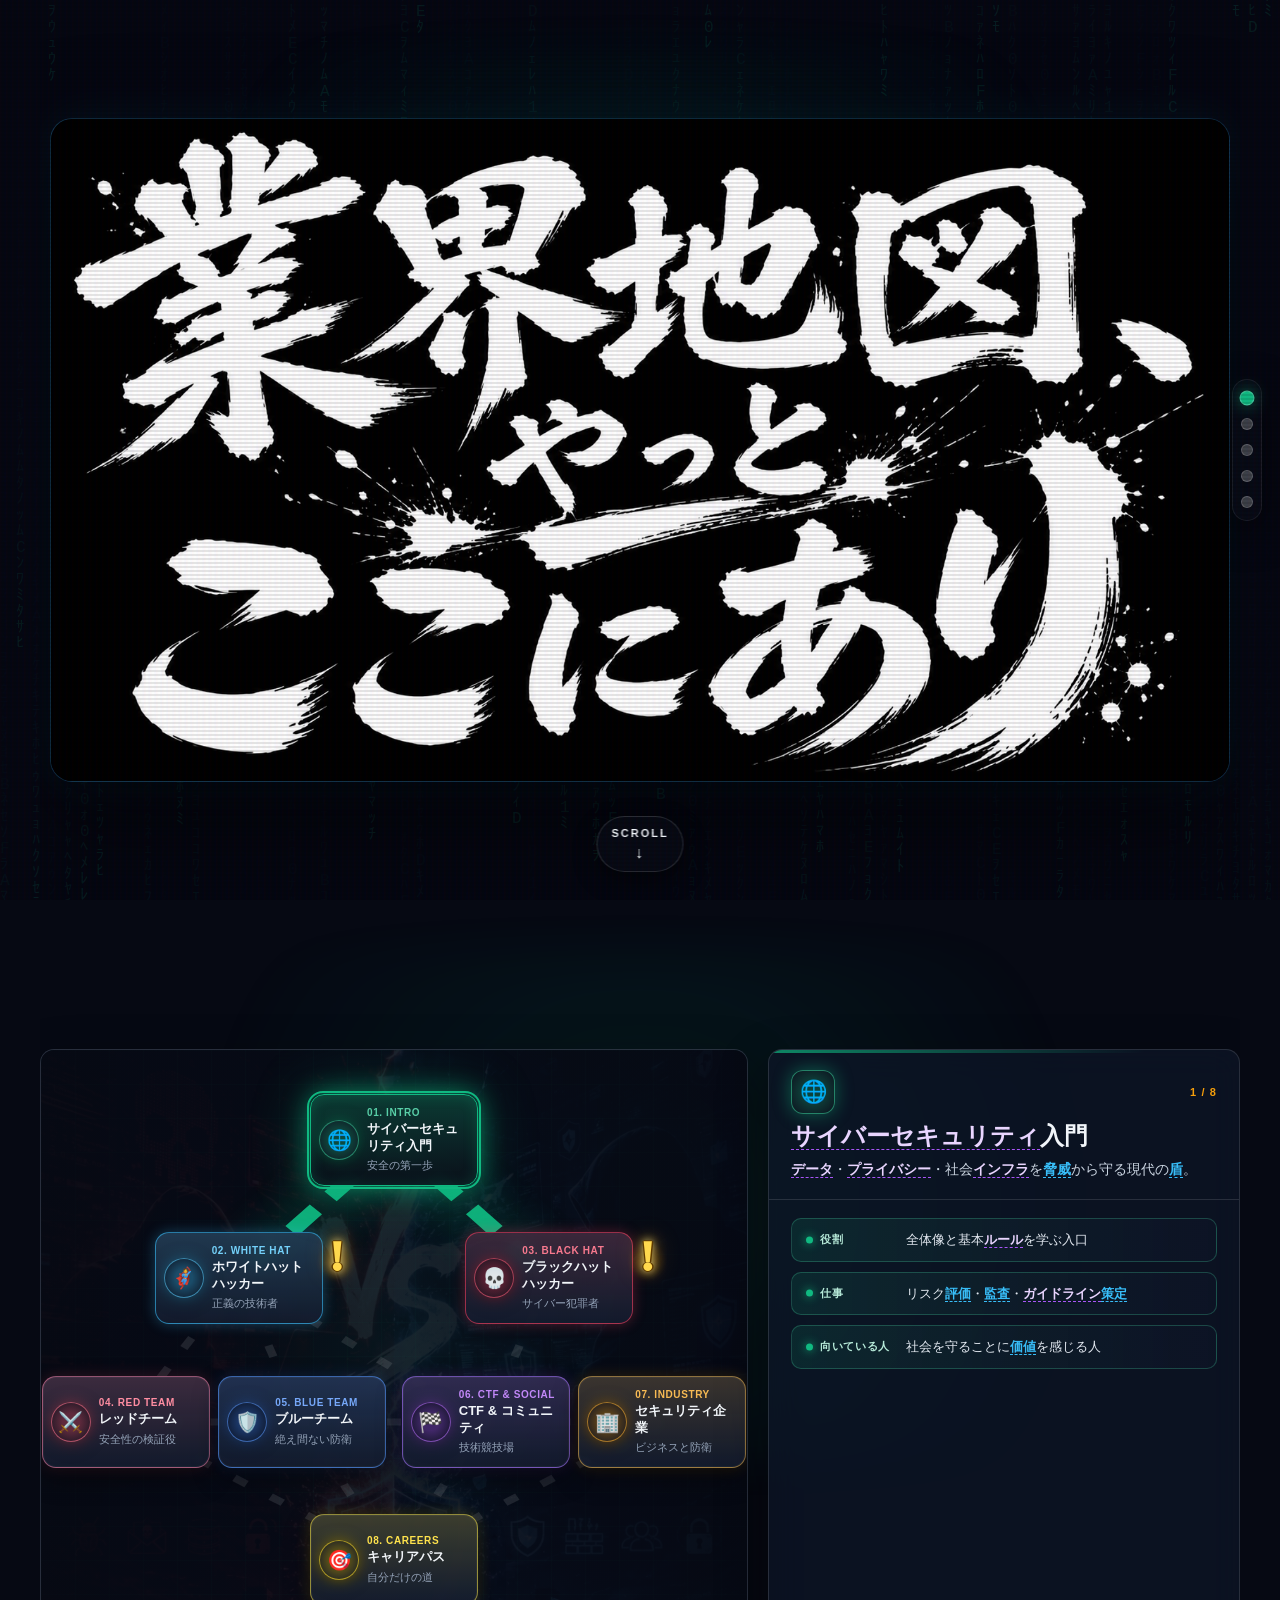
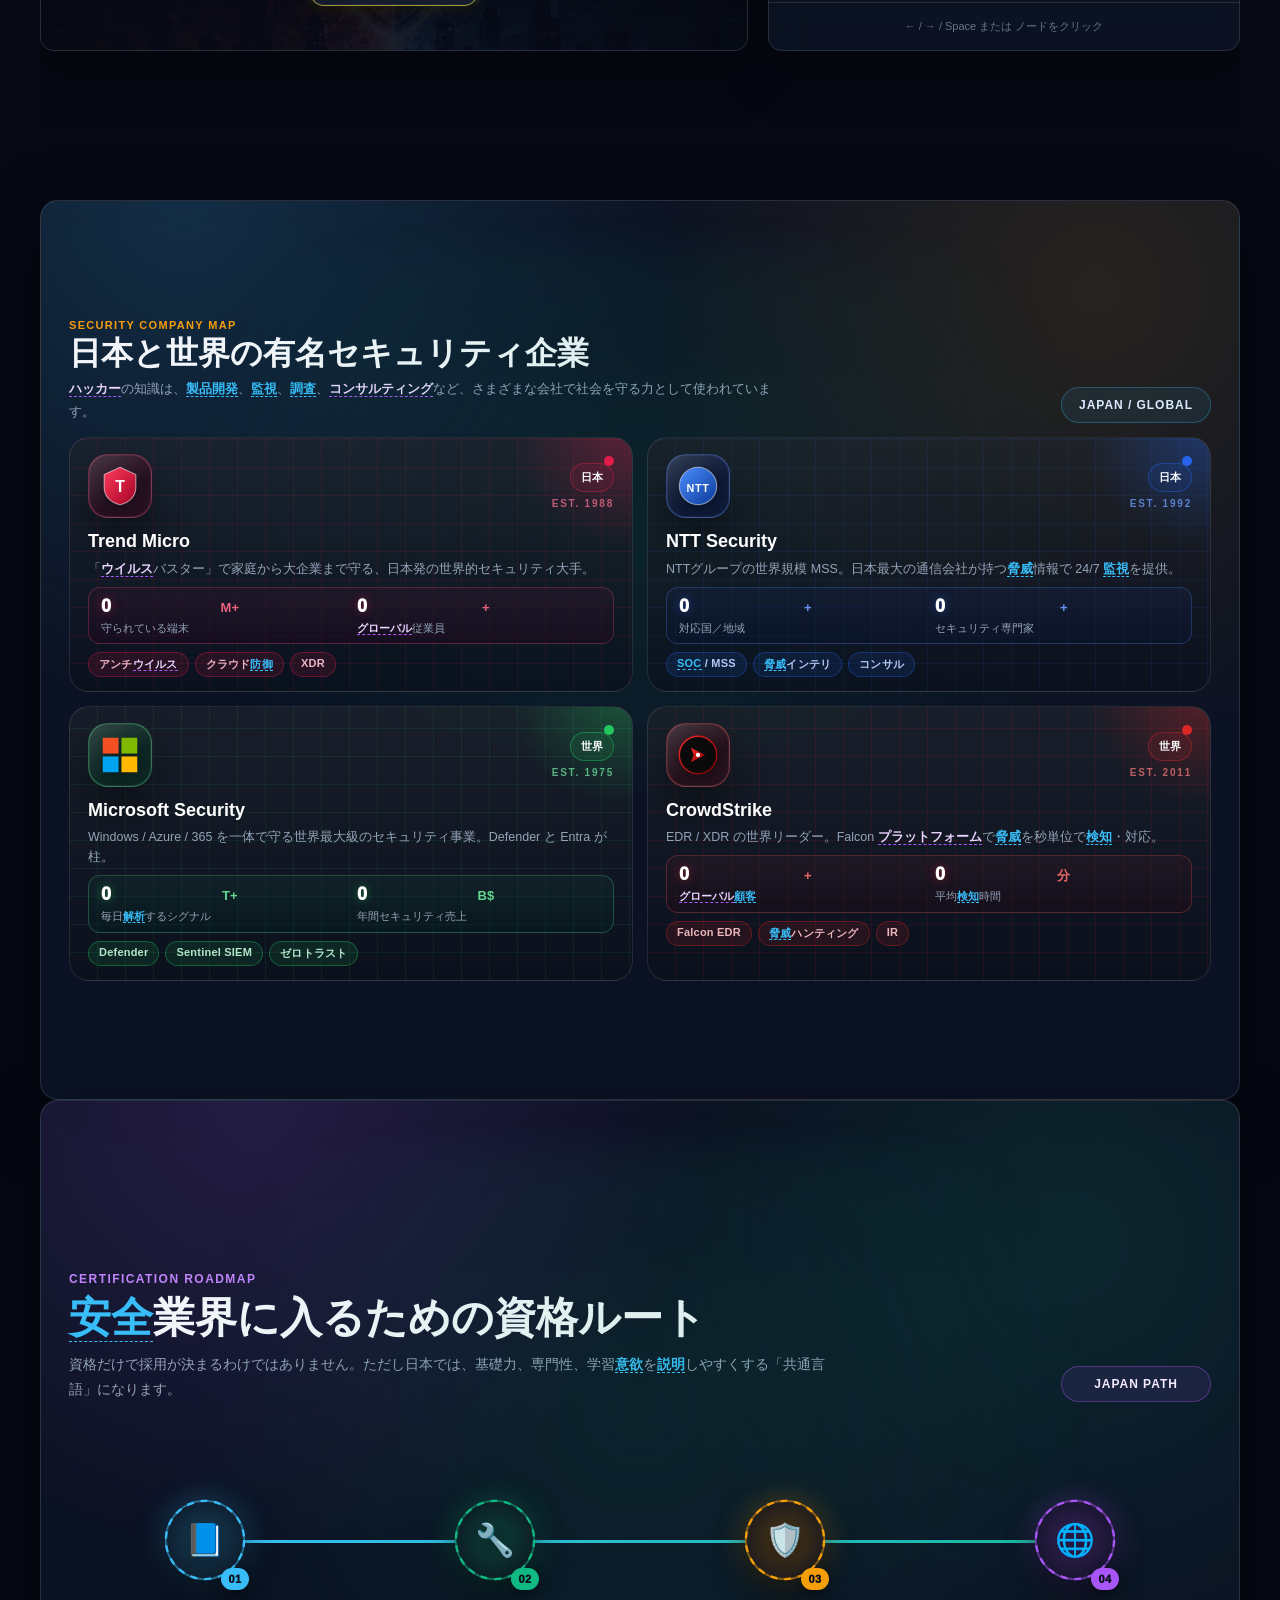
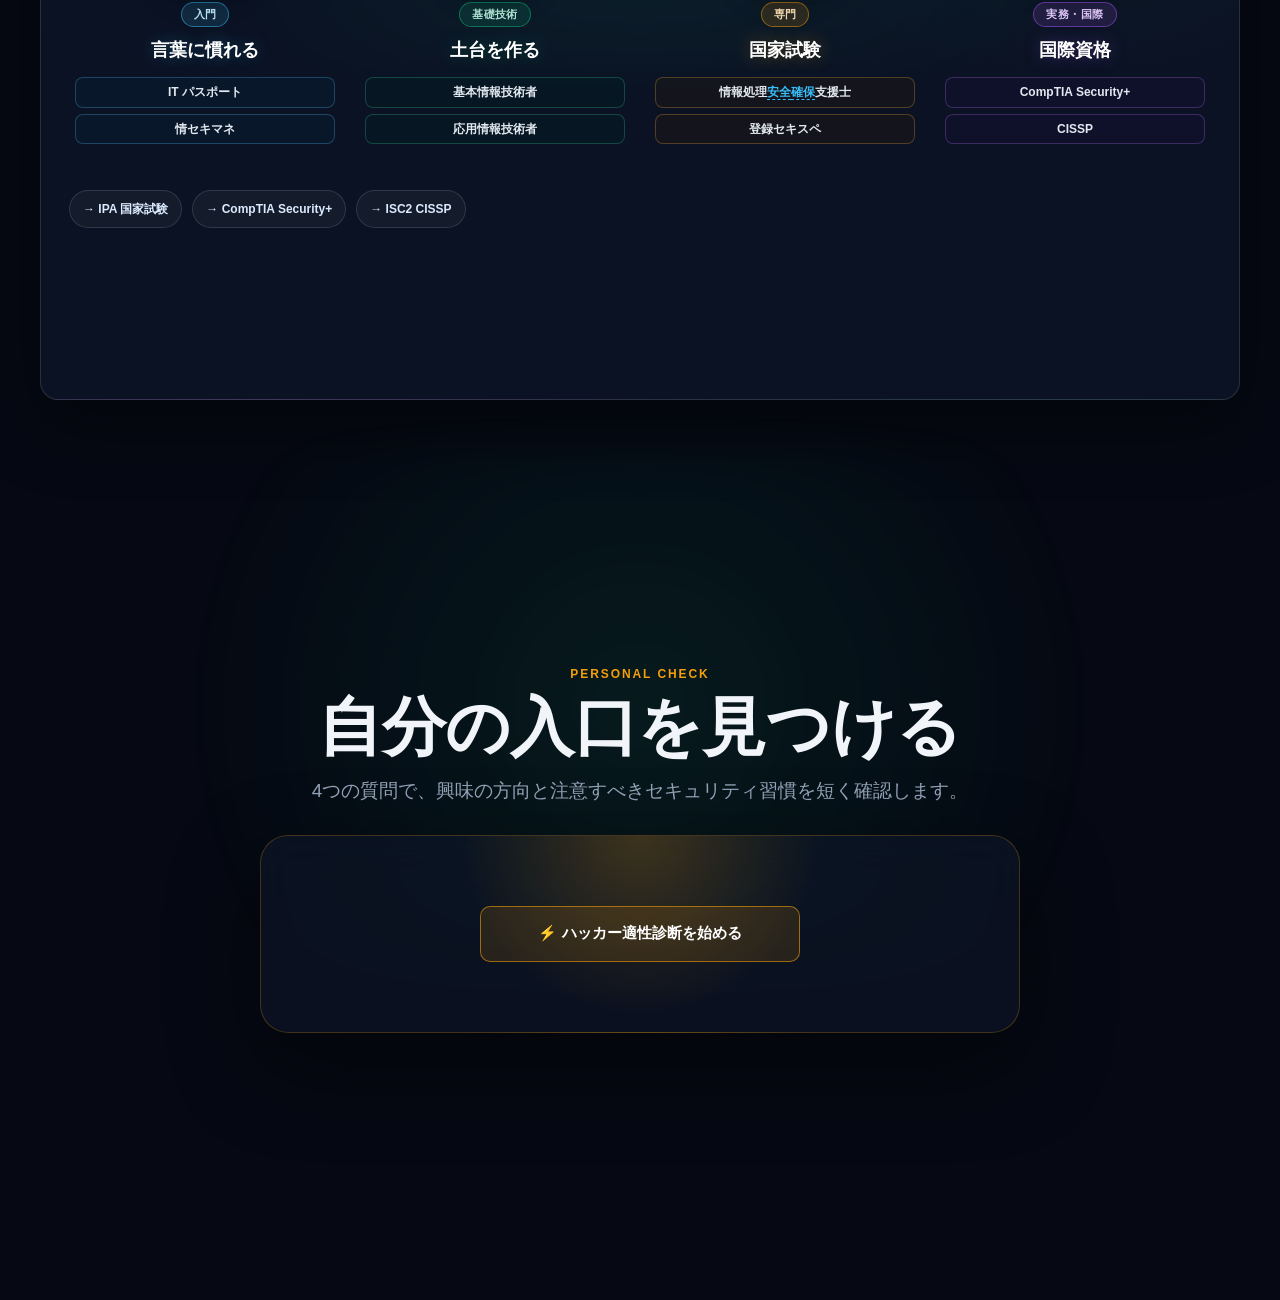
==== commit 6001712e: "Add result images to hacker aptitude quiz, trim to 3 questions - Each of the 3 diagnosis results now" ====
--- a/templates/hacker_map.html
+++ b/templates/hacker_map.html
@@ -4,7 +4,7 @@
     <meta charset="UTF-8" />
     <meta name="viewport" content="width=device-width, initial-scale=1.0" />
     <title>ハッカーの業界地図</title>
-    <link rel="stylesheet" href="/static/css/hacker_map.css" />
+    <link rel="stylesheet" href="/static/css/hacker_map.css?v=2" />
   </head>
   <body>
     <!-- Background Canvas for Matrix Rain -->
@@ -182,6 +182,9 @@
           </div>
           <!-- Quiz Result Window -->
           <div id="quizResultContainer" style="display: none; text-align: center; padding: 10px 0;">
+            <div class="quiz-result-figure">
+              <img id="quizResultImage" alt="" />
+            </div>
             <h4 id="quizResultTitle" style="font-size: 20px; color: var(--green); margin-bottom: 12px;"></h4>
             <p id="quizResultDesc" style="font-size: 15px; line-height: 1.7; color: var(--text); margin-bottom: 20px;"></p>
             <div id="quizResultDetail" class="info-box" style="text-align: left; background: rgba(15,23,42,0.6); padding: 16px;"></div>
@@ -207,6 +210,6 @@
       </div>
     </div>
 
-    <script src="/static/js/hacker_map.js"></script>
+    <script src="/static/js/hacker_map.js?v=2"></script>
   </body>
 </html>
--- a/static/css/hacker_map.css
+++ b/static/css/hacker_map.css
@@ -1154,6 +1154,30 @@
         transform: translateY(-2px);
       }
 
+      /* 诊断结果配图：统一约束盒，兼容不同尺寸/比例的图片 */
+      .quiz-result-figure {
+        display: flex;
+        justify-content: center;
+        align-items: center;
+        margin: 0 auto 18px;
+      }
+
+      .quiz-result-figure img {
+        display: block;
+        width: auto;
+        max-width: min(260px, 80%);
+        max-height: 190px;
+        object-fit: contain;
+        border-radius: 14px;
+        border: 1px solid rgba(255, 255, 255, 0.1);
+        box-shadow: 0 14px 32px rgba(0, 0, 0, 0.4);
+        background: rgba(15, 23, 42, 0.5);
+      }
+
+      .quiz-result-figure img[hidden] {
+        display: none;
+      }
+
       /* Company map section styles */
       .companies {
         margin: 0 auto;
